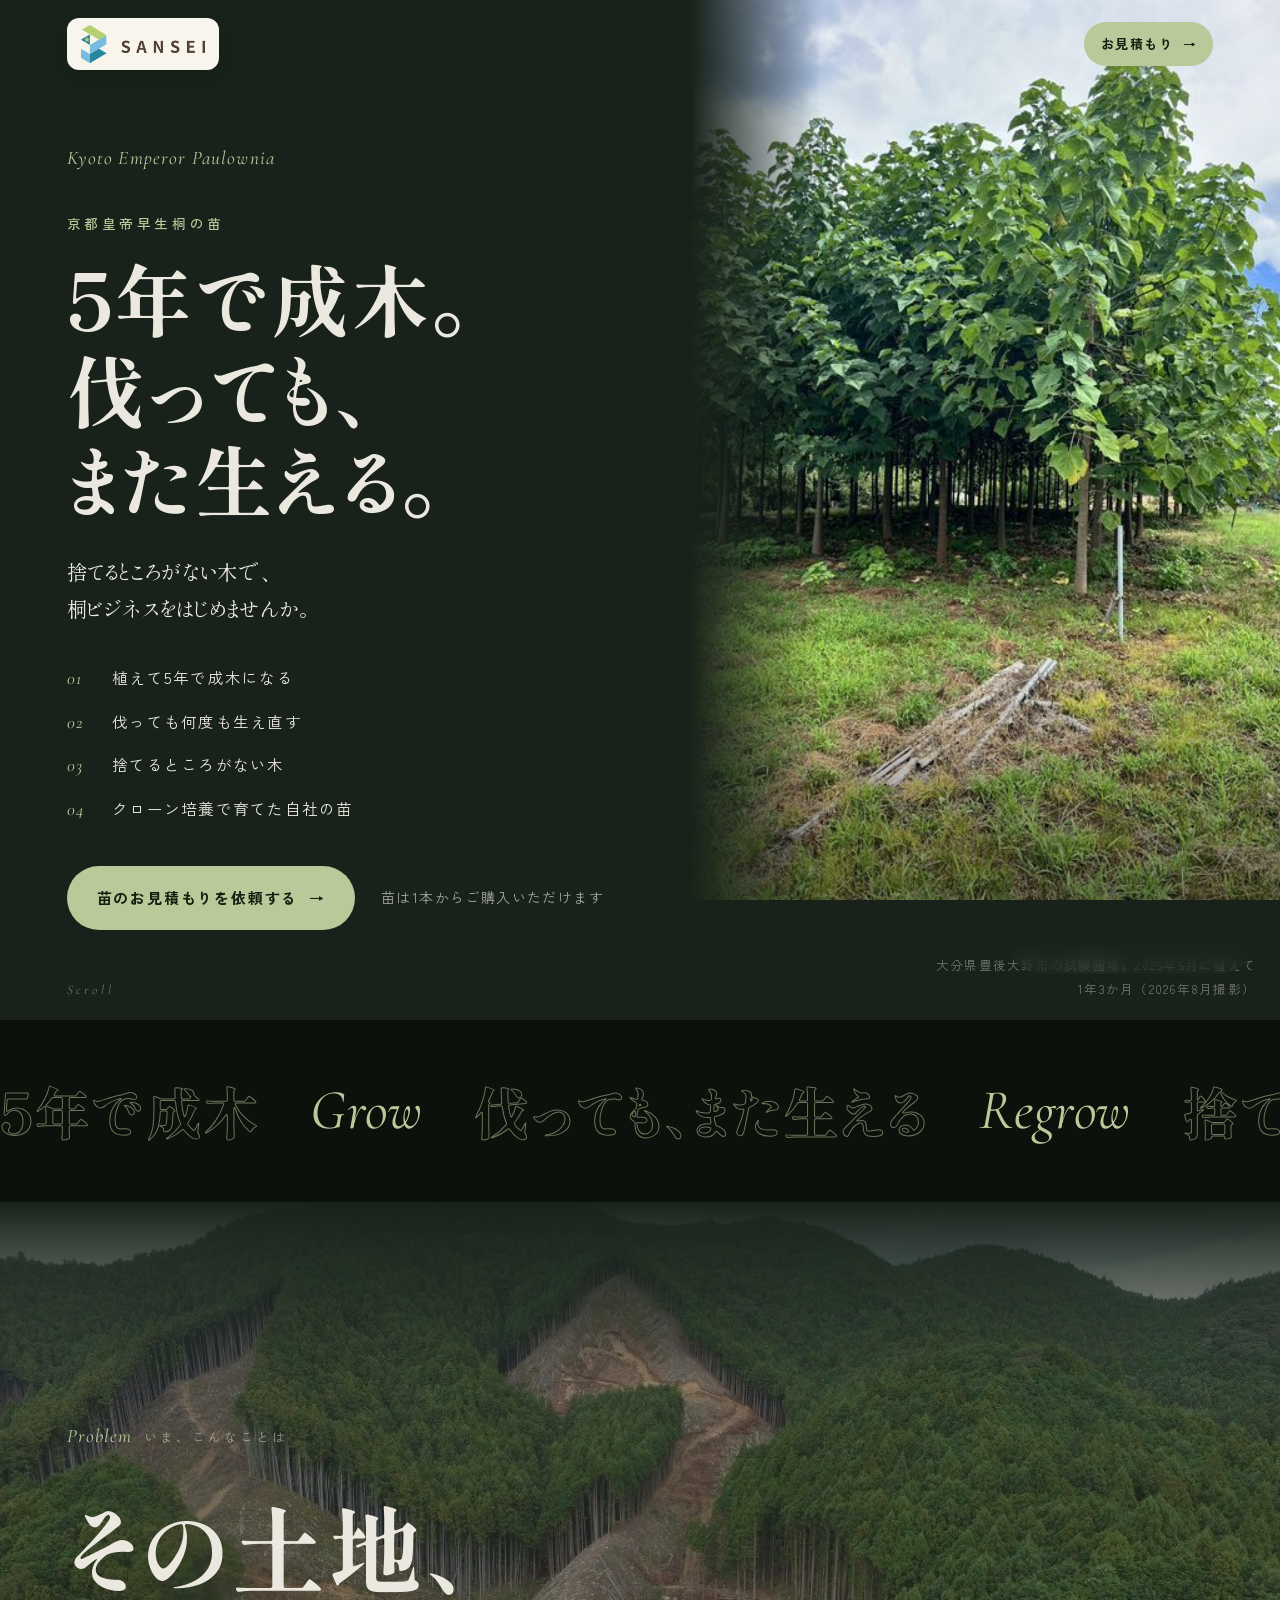
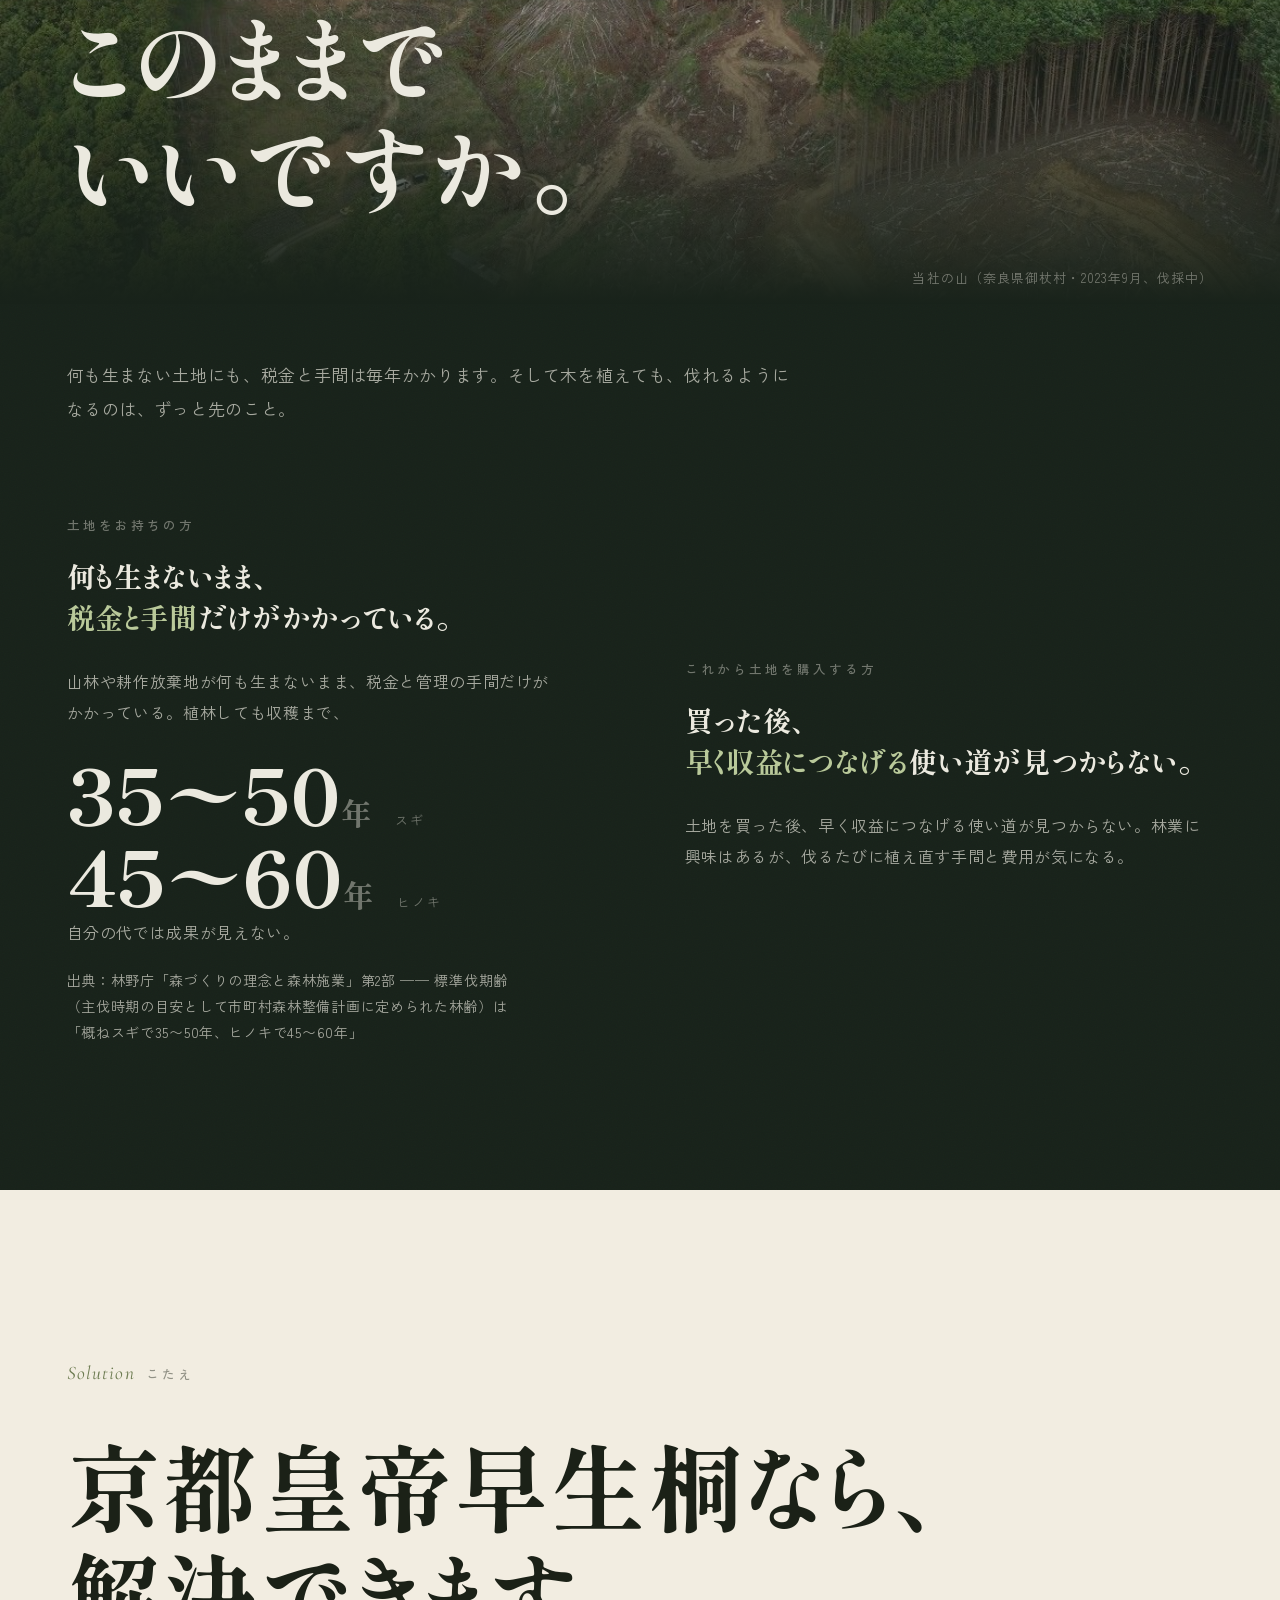
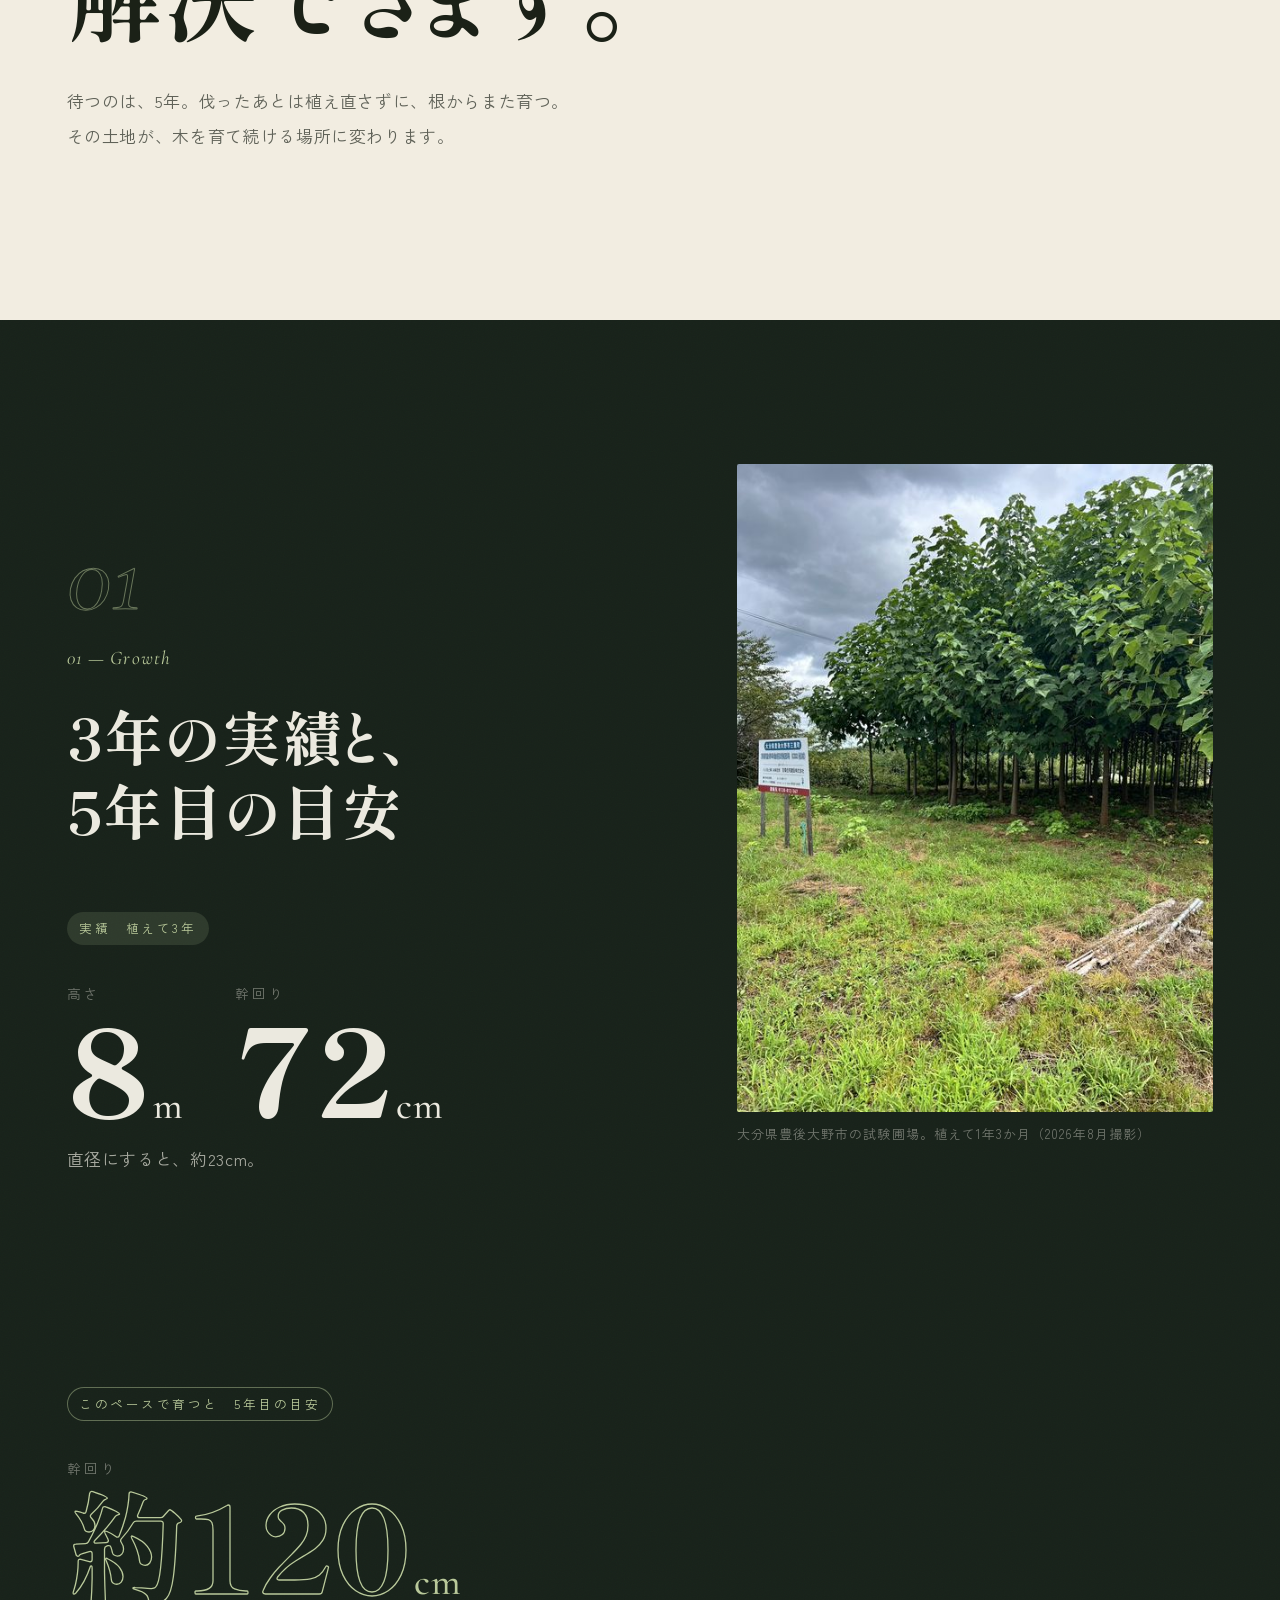
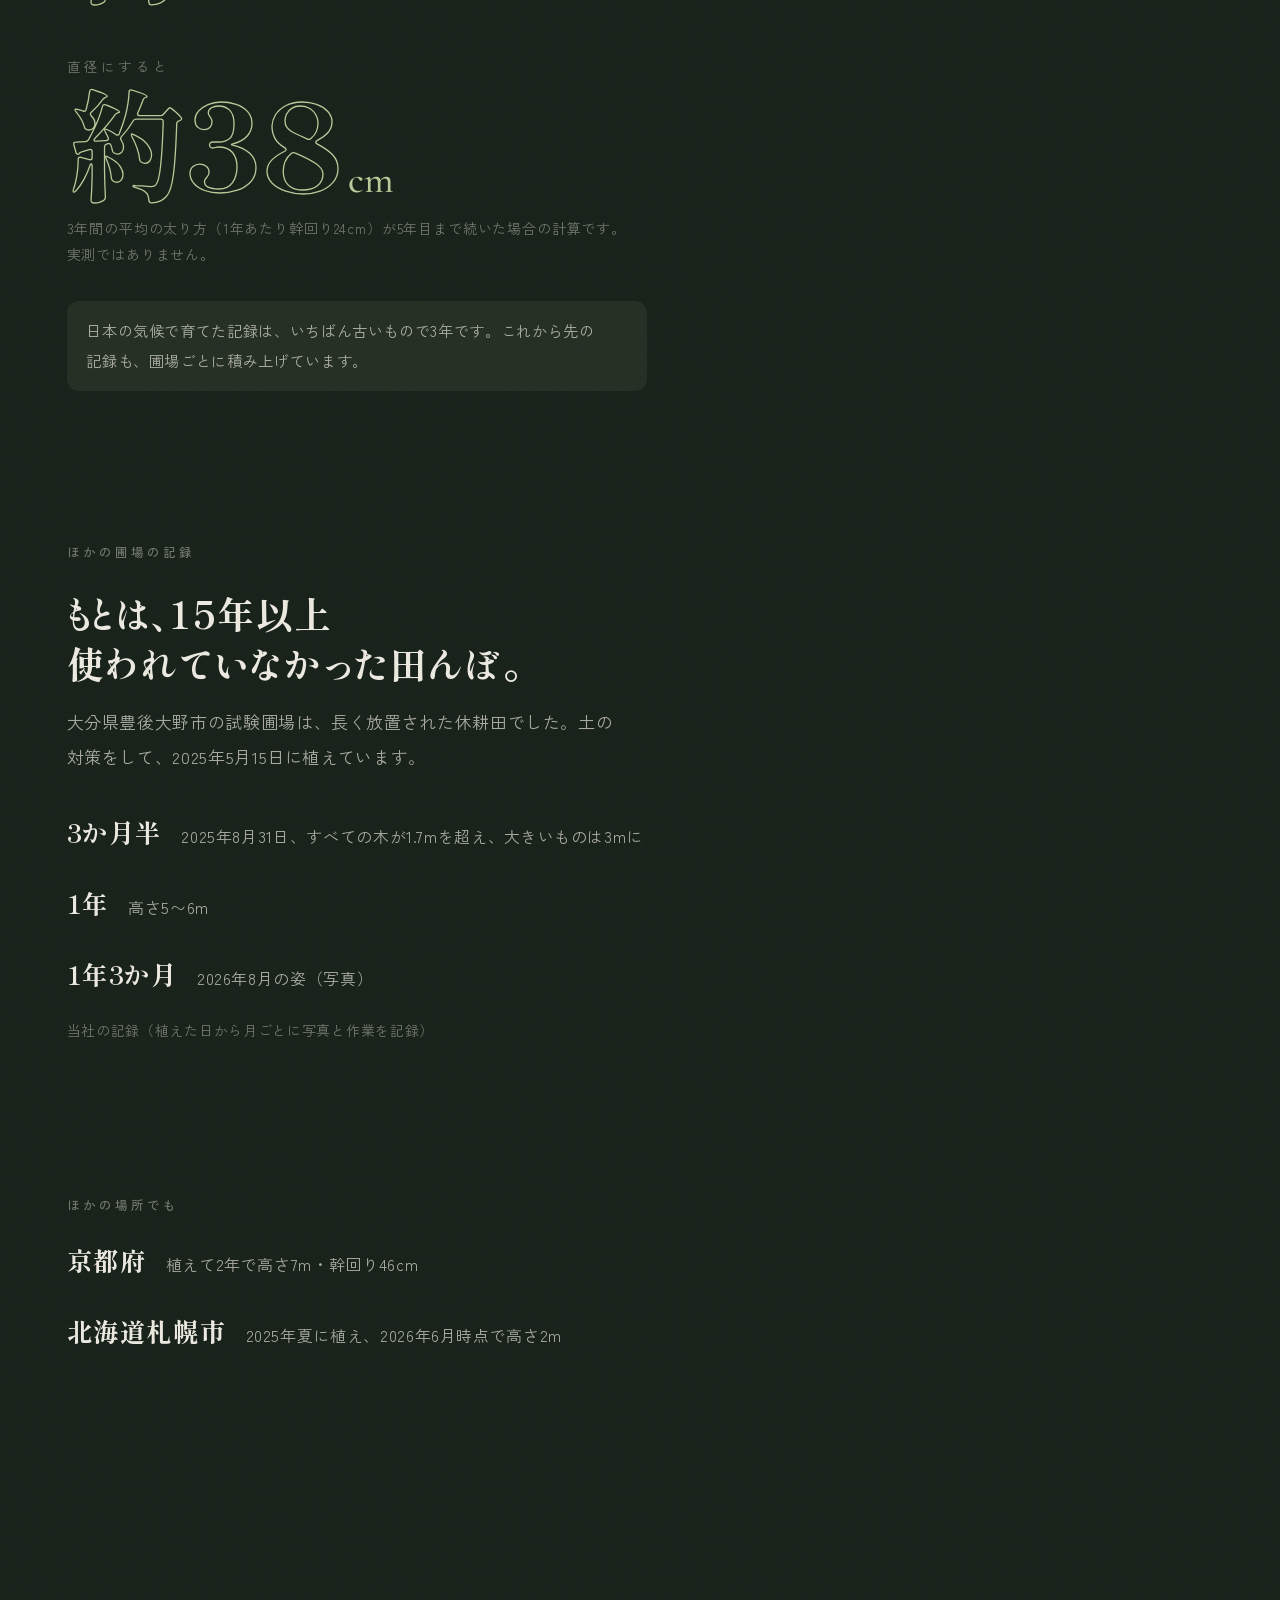
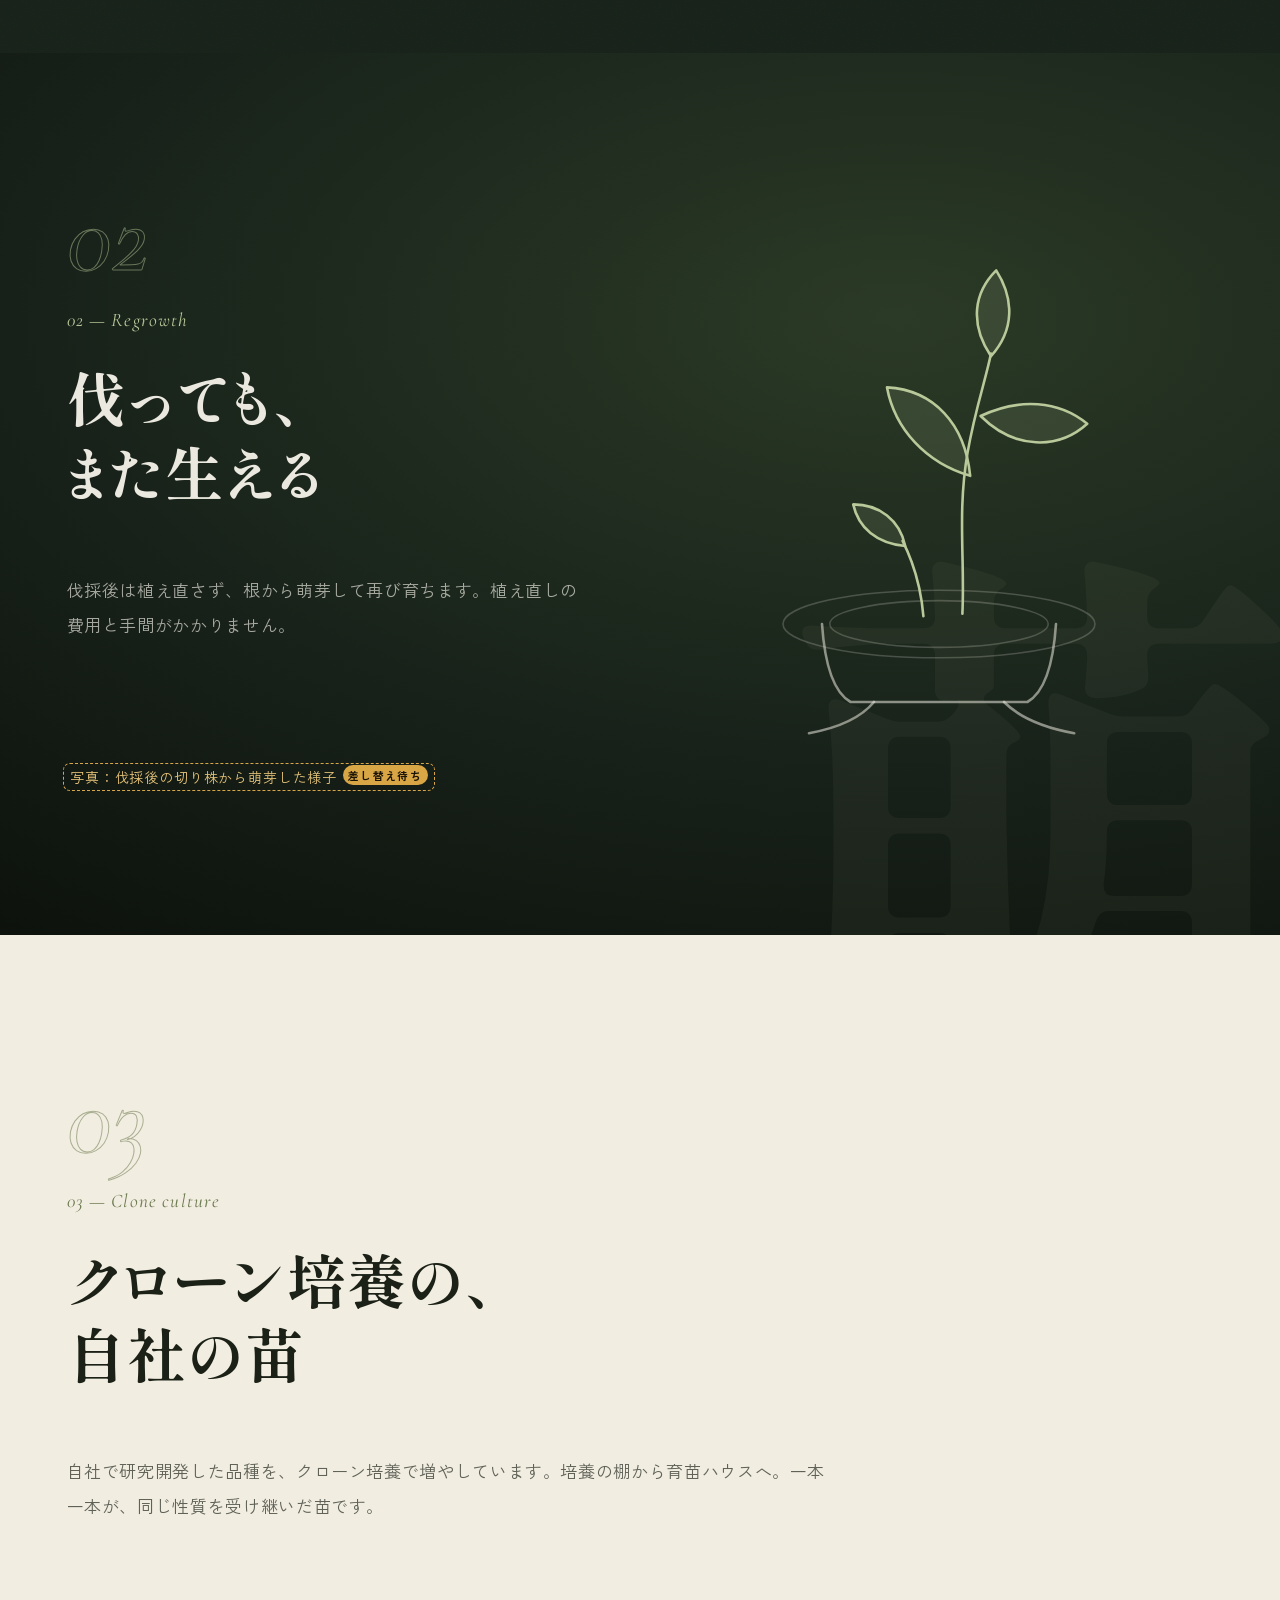
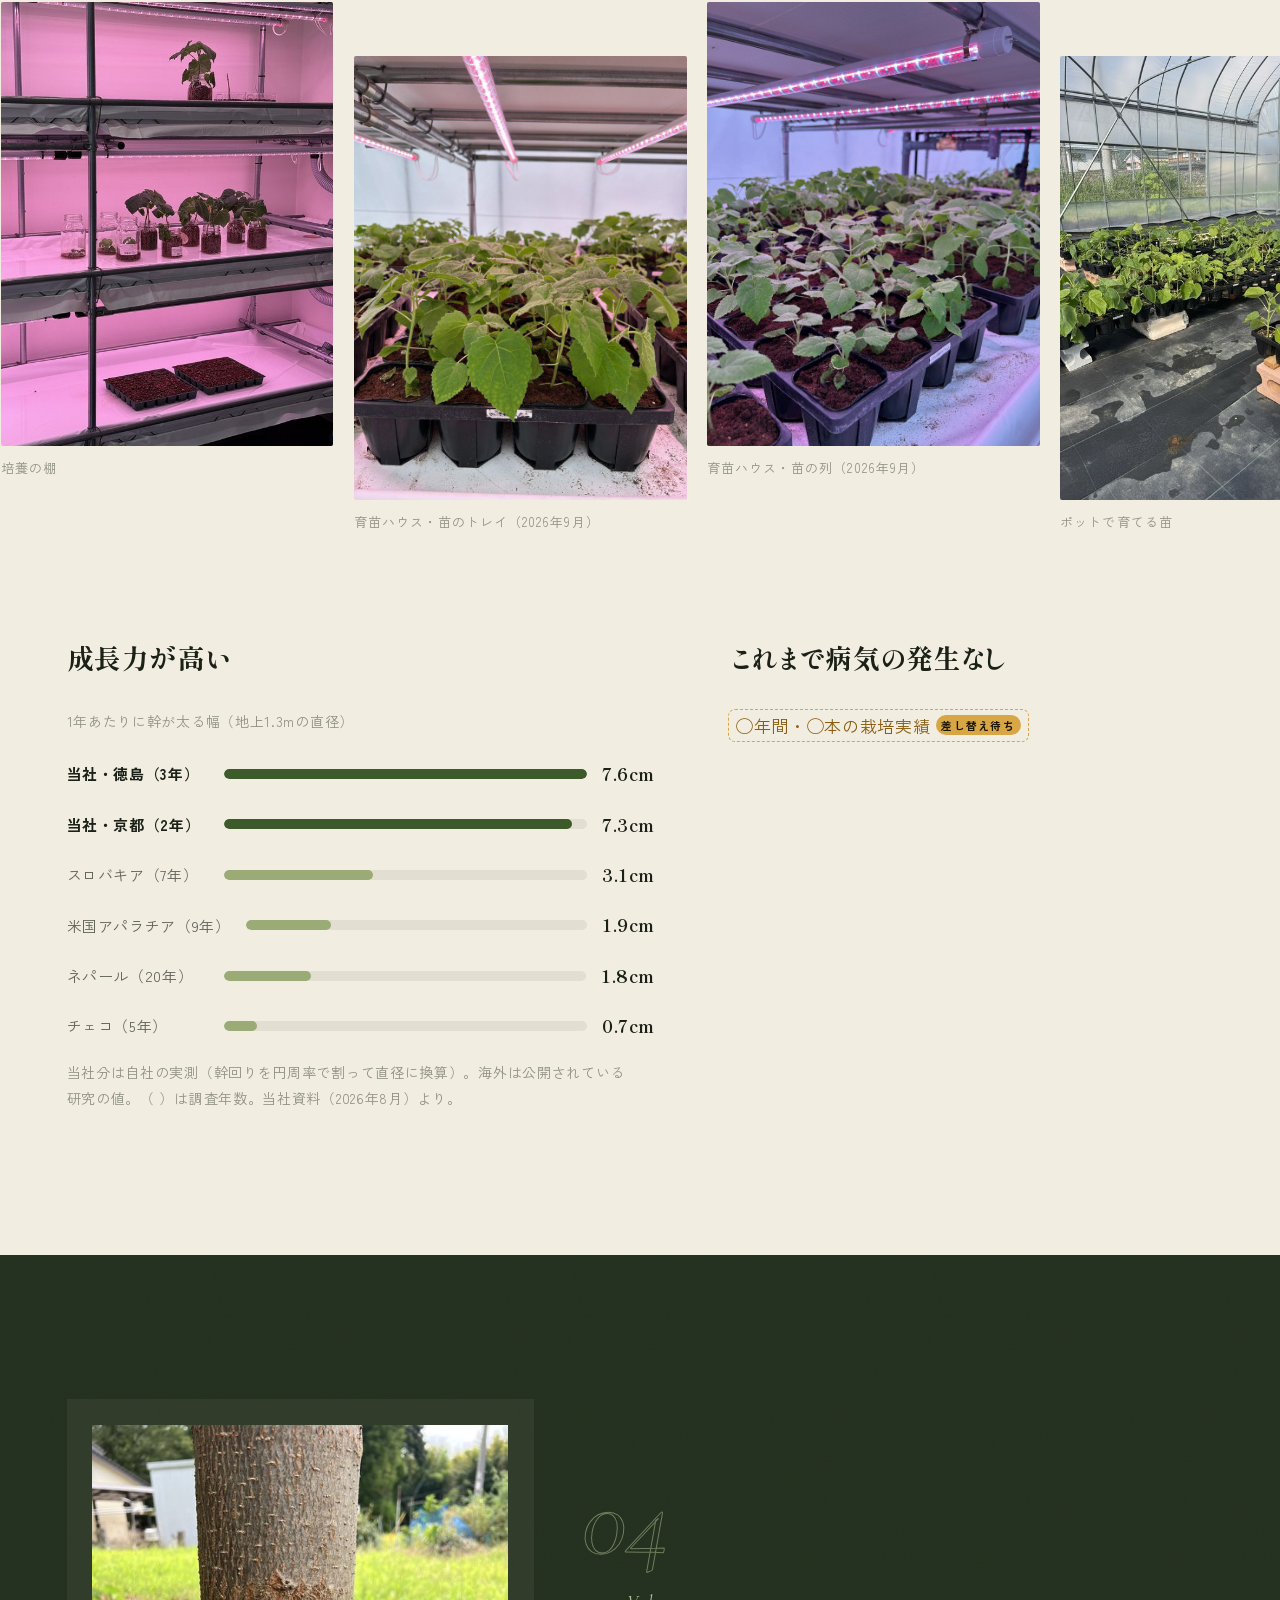
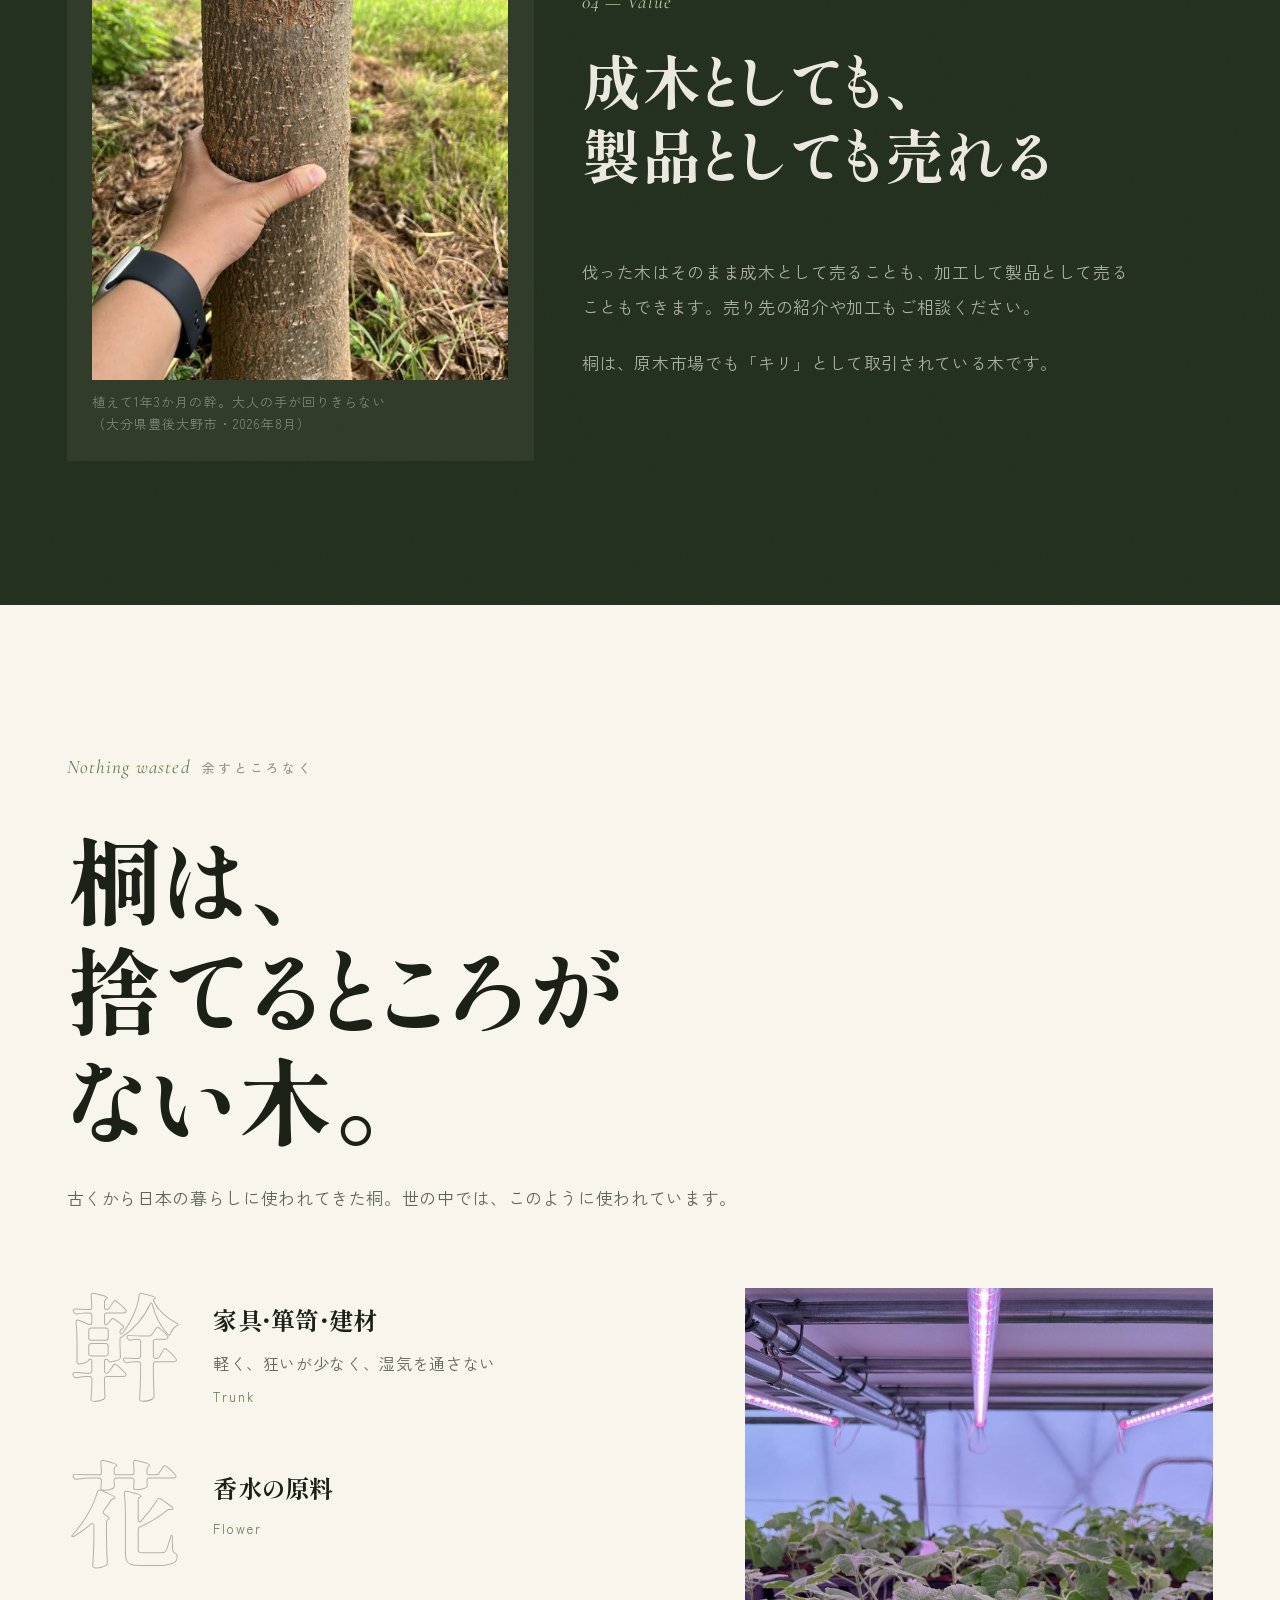
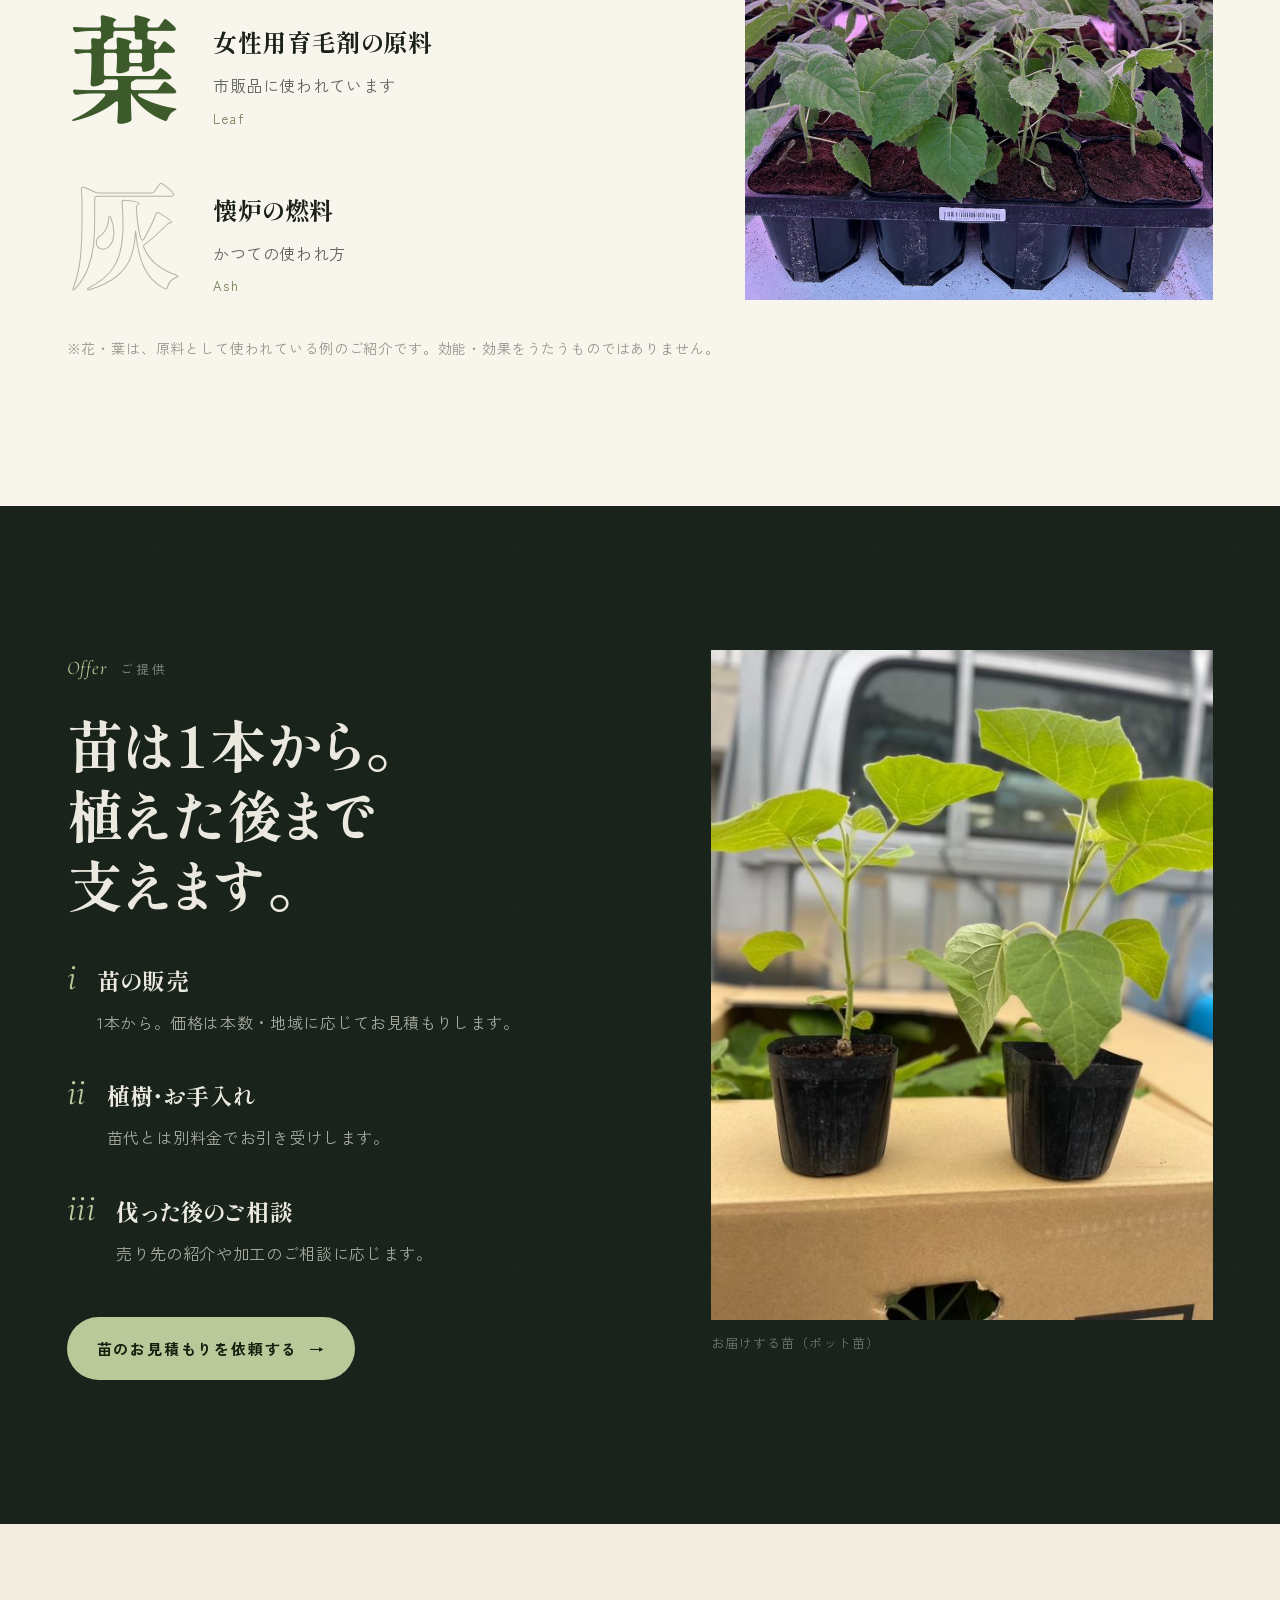
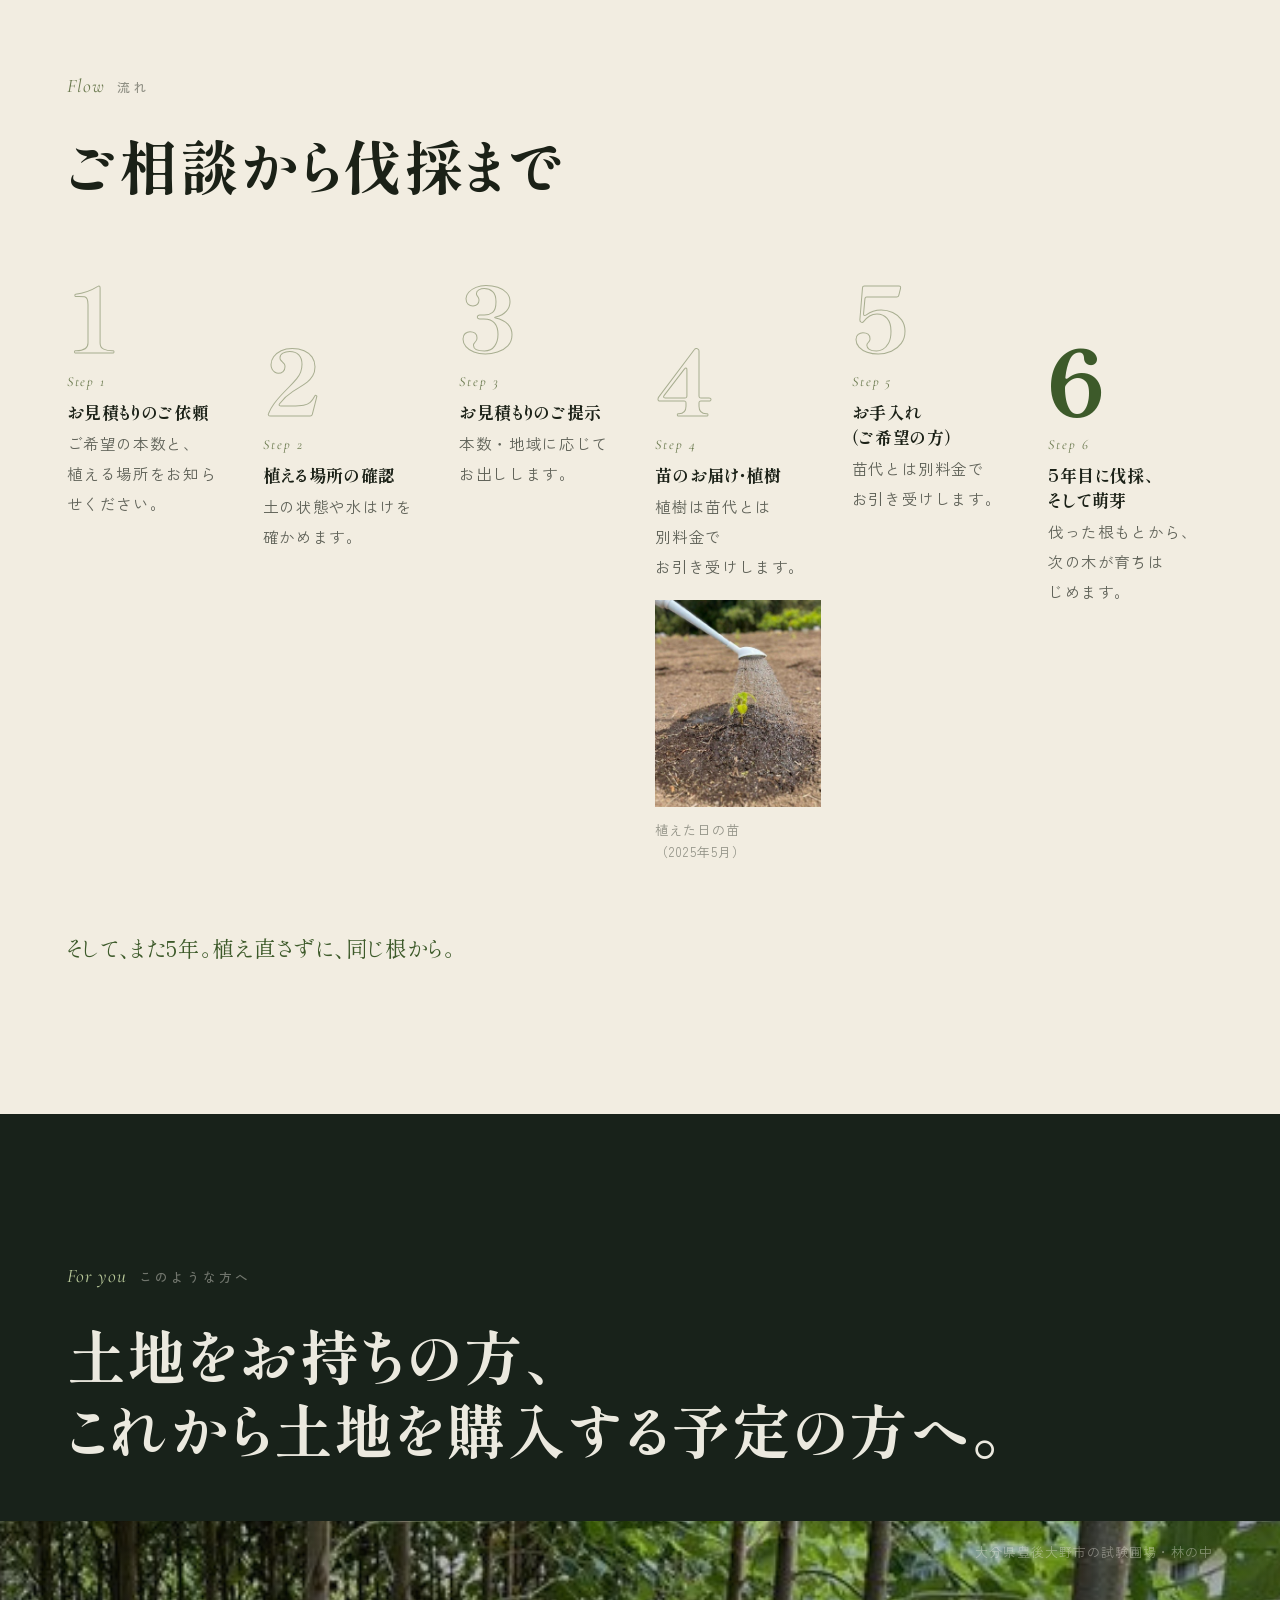
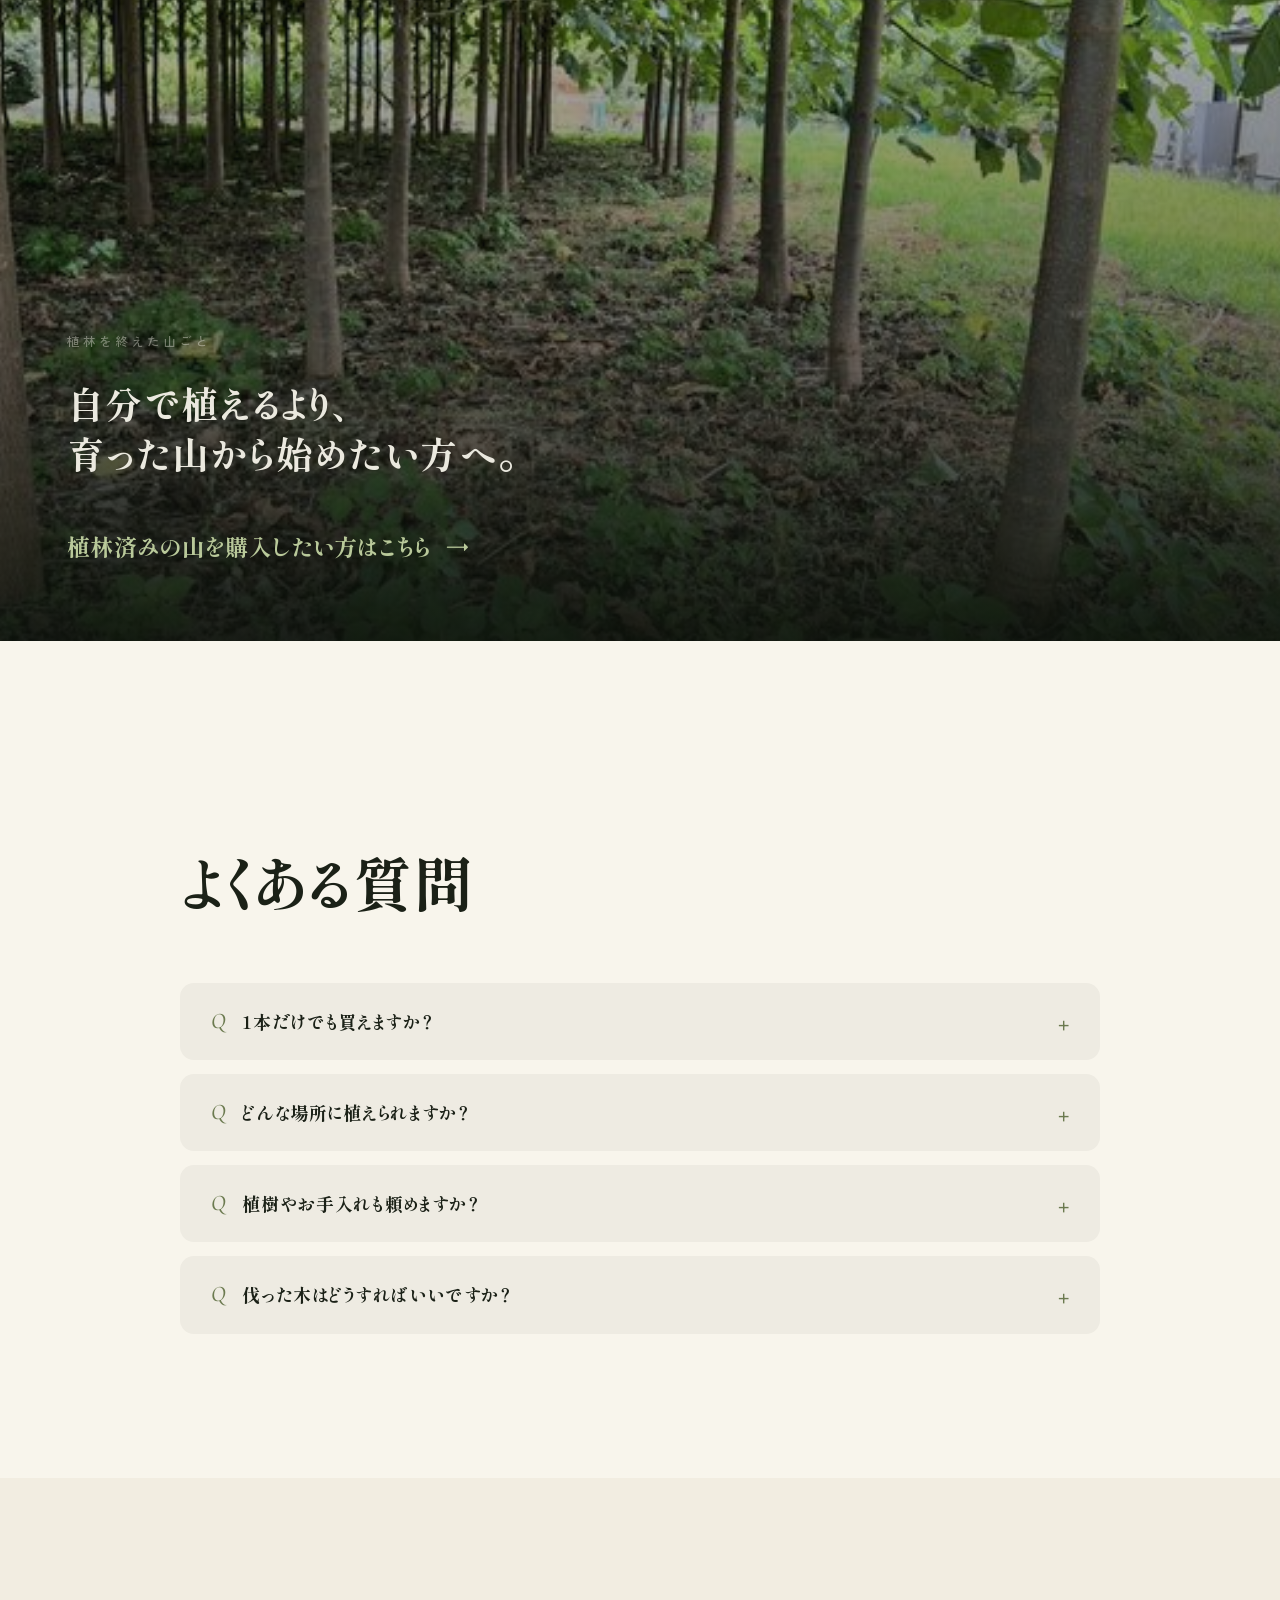
==== nae/index.html @ aa4ea1e0 "京都皇帝早生桐 LP×2（苗の販売／山林の販売）初版・仮公開（noindex） - /nae/    苗の販売LP（朝岡さんのワイヤーフレームから） - /sanrin/ 山林の販売LP - 公式ロゴ" ====
<!doctype html>
<html lang="ja">
<head>
<meta charset="utf-8">
<meta name="viewport" content="width=device-width,initial-scale=1,viewport-fit=cover">
<title>京都皇帝早生桐の苗の販売｜1本から・5年で成木、伐っても萌芽｜株式会社SANSEI</title>
<meta name="description" content="京都皇帝早生桐の苗を1本から販売しています。植えて3年で高さ8m・幹回り72cmの実測。伐っても根から萌芽し、植え直しは不要。クローン培養で育てた自社の苗です。植樹・お手入れ・伐った後のご相談まで。お見積もりは無料でご依頼いただけます。">
<meta name="robots" content="noindex,nofollow">
<meta property="og:type" content="website">
<meta property="og:title" content="京都皇帝早生桐の苗｜5年で成木。伐っても、また生える。">
<meta property="og:description" content="捨てるところがない木で、桐ビジネスをはじめませんか。苗は1本から。">
<meta property="og:image" content="img/oita-grove-lg.jpg">
<meta name="theme-color" content="#18221a">
<link rel="icon" href="img/icon-32x32.jpg" sizes="32x32">
<link rel="icon" href="img/icon-192x192.jpg" sizes="192x192">
<link rel="apple-touch-icon" href="img/icon-180x180.jpg">
<link rel="preconnect" href="https://fonts.googleapis.com">
<link rel="preconnect" href="https://fonts.gstatic.com" crossorigin>
<link rel="stylesheet" href="https://fonts.googleapis.com/css2?family=Cormorant+Garamond:ital,wght@0,500;1,400;1,500&family=Shippori+Mincho+B1:wght@500;700;800&family=Zen+Kaku+Gothic+New:wght@400;500;700&display=swap">
<link rel="stylesheet" href="assets/lp.css">
<link rel="preload" as="image" href="img/oita-grove-lg.jpg" imagesrcset="img/oita-grove-sm.jpg 720w, img/oita-grove-lg.jpg 1050w" imagesizes="(min-width:960px) 46vw, 100vw">
<script type="application/ld+json">
{"@context":"https://schema.org","@graph":[
 {"@type":"Organization","name":"株式会社SANSEI","url":"https://sansei-japan.com/","email":"info@sansei-japan.com","telephone":"075-748-9188",
  "address":{"@type":"PostalAddress","postalCode":"600-8813","addressRegion":"京都府","addressLocality":"京都市下京区","streetAddress":"中堂寺南町134番地 KRP2号館 2階201号室","addressCountry":"JP"}},
 {"@type":"FAQPage","mainEntity":[
  {"@type":"Question","name":"1本だけでも買えますか？","acceptedAnswer":{"@type":"Answer","text":"はい、1本からご購入いただけます。"}},
  {"@type":"Question","name":"どんな場所に植えられますか？","acceptedAnswer":{"@type":"Answer","text":"水はけと土づくりが育ちを左右します。大分県豊後大野市の試験圃場は、もとは15年以上使われていなかった休耕田でしたが、土の対策をして植え、1年3か月でここまで育ちました。北海道札幌市でも育っています。植える場所は、お見積もりの前に確認してご提案します。"}},
  {"@type":"Question","name":"植樹やお手入れも頼めますか？","acceptedAnswer":{"@type":"Answer","text":"はい、苗代とは別料金でお引き受けします。"}},
  {"@type":"Question","name":"伐った木はどうすればいいですか？","acceptedAnswer":{"@type":"Answer","text":"売り先の紹介や加工のご相談に応じます。"}}
 ]}
]}
</script>
</head>
<body>

<!-- ============ ヘッダ ============ -->
<header class="hd">
  <a class="brand" href="#top"><img src="img/logo-sansei-h.png" alt="株式会社SANSEI" width="230" height="70"></a>
  <a class="pill" href="#contact">お見積もり <span class="arw">→</span></a>
</header>

<main id="top">

<!-- ============ ヒーロー ============ -->
<section class="hero" aria-labelledby="h1">
  <div class="hero__body">
    <p class="eyebrow" data-reveal>Kyoto Emperor Paulownia</p>
    <h1 id="h1" class="display lines" style="margin-top:.5em">
      <span class="kw">京都皇帝早生桐の苗</span>
      <span class="ln"><span>5年で成木。</span></span>
      <span class="ln"><span>伐っても、</span></span>
      <span class="ln"><span>また生える。</span></span>
    </h1>
    <p class="hero__sub" data-reveal data-delay="2">捨てるところがない木で、<br>桐ビジネスをはじめませんか。</p>
    <ol class="points" data-reveal data-delay="3">
      <li><span>01</span>植えて5年で成木になる</li>
      <li><span>02</span>伐っても何度も生え直す</li>
      <li><span>03</span>捨てるところがない木</li>
      <li><span>04</span>クローン培養で育てた自社の苗</li>
    </ol>
    <div class="hero__cta" data-reveal data-delay="4">
      <a class="pill pill--lg" href="#contact">苗のお見積もりを依頼する <span class="arw">→</span></a>
      <small>苗は1本からご購入いただけます</small>
    </div>
  </div>
  <div class="hero__media">
    <img src="img/oita-grove-lg.jpg" srcset="img/oita-grove-sm.jpg 720w, img/oita-grove-lg.jpg 1050w" sizes="(min-width:960px) 46vw, 100vw" alt="京都皇帝早生桐の試験圃場。植えて1年3か月で、大きな葉を広げた木がまっすぐ並んでいる" width="1050" height="1400" fetchpriority="high">
  </div>
  <p class="hero__cap">大分県豊後大野市の試験圃場。2025年5月に植えて1年3か月（2026年8月撮影）</p>
  <p class="scroll-cue" aria-hidden="true">Scroll</p>
</section>

<!-- ============ 帯 ============ -->
<div class="marq" aria-hidden="true">
  <div class="marq__track">
    <span>5年で成木</span><span>Grow</span><span>伐っても、また生える</span><span>Regrow</span><span>捨てるところがない木</span><span>Nothing wasted</span><span>クローン培養の自社苗</span><span>Clone</span>
    <span>5年で成木</span><span>Grow</span><span>伐っても、また生える</span><span>Regrow</span><span>捨てるところがない木</span><span>Nothing wasted</span><span>クローン培養の自社苗</span><span>Clone</span>
  </div>
</div>

<!-- ============ Problem ============ -->
<section class="dark grain" aria-labelledby="problem">
  <div class="bleed">
    <img src="img/mitsue-slope-lg.jpg" srcset="img/mitsue-slope-sm.jpg 720w, img/mitsue-slope-lg.jpg 1179w" sizes="100vw" alt="伐採が進む山の斜面を上から見たところ" width="1179" height="870" loading="lazy">
    <div class="bleed__in">
      <p class="eyebrow" data-reveal>Problem <b>いま、こんなことは</b></p>
      <h2 id="problem" class="display lines" style="margin-top:.4em">
        <span class="ln"><span>その土地、</span></span>
        <span class="ln"><span>このままで</span></span>
        <span class="ln"><span>いいですか。</span></span>
      </h2>
    </div>
    <p class="cap">当社の山（奈良県御杖村・2023年9月、伐採中）</p>
  </div>
  <div class="sec" style="padding-top:clamp(40px,6vh,80px)">
    <div class="wrap">
      <p class="lead narrow" data-reveal>何も生まない土地にも、税金と手間は毎年かかります。そして木を植えても、伐れるようになるのは、ずっと先のこと。</p>
      <div class="offset">
        <div class="offset__col" data-reveal>
          <p class="eyebrow"><b>土地をお持ちの方</b></p>
          <h3 style="margin-top:.6em">何も生まないまま、<br><em>税金と手間</em>だけがかかっている。</h3>
          <p>山林や耕作放棄地が何も生まないまま、税金と管理の手間だけがかかっている。植林しても収穫まで、</p>
          <div class="big-years"><b>35〜50<small style="font-size:.4em">年</small></b><small>スギ</small><b>45〜60<small style="font-size:.4em">年</small></b><small>ヒノキ</small></div>
          <p>自分の代では成果が見えない。</p>
          <p class="src">出典：林野庁「森づくりの理念と森林施業」第2部 ── 標準伐期齢（主伐時期の目安として市町村森林整備計画に定められた林齢）は「概ねスギで35〜50年、ヒノキで45〜60年」</p>
        </div>
        <div class="offset__col" data-reveal data-delay="2">
          <p class="eyebrow"><b>これから土地を購入する方</b></p>
          <h3 style="margin-top:.6em">買った後、<br><em>早く収益につなげる</em>使い道が見つからない。</h3>
          <p>土地を買った後、早く収益につなげる使い道が見つからない。林業に興味はあるが、伐るたびに植え直す手間と費用が気になる。</p>
        </div>
      </div>
    </div>
  </div>
</section>

<!-- ============ Solution ============ -->
<section class="cream statement" aria-labelledby="solution">
  <div class="wrap">
    <p class="eyebrow" data-reveal>Solution <b>こたえ</b></p>
    <h2 id="solution" class="display lines" style="margin-top:.4em">
      <span class="ln"><span>京都皇帝早生桐なら、</span></span>
      <span class="ln"><span>解決できます。</span></span>
    </h2>
    <p class="lead" data-reveal data-delay="2">待つのは、5年。伐ったあとは植え直さずに、根からまた育つ。<br>その土地が、木を育て続ける場所に変わります。</p>
  </div>
</section>

<!-- ============ 01 Growth ============ -->
<section class="dark grain sec" aria-labelledby="growth">
  <div class="wrap stage">
    <div class="stage__media" aria-hidden="true">
      <div class="stage__sticky">
        <div class="stage__frame">
          <img class="is-on contain" src="img/tokushima-3y-lg.jpg" alt="" data-cap="徳島県吉野川市（開発者の圃場）。植えて3年の林" loading="lazy">
          <img src="img/oita-side-sm.jpg" srcset="img/oita-side-sm.jpg 720w, img/oita-side-lg.jpg 1050w" sizes="40vw" alt="" data-cap="大分県豊後大野市の試験圃場。植えて1年3か月（2026年8月撮影）" loading="lazy">
          <img src="img/oita-rows-sm.jpg" srcset="img/oita-rows-sm.jpg 720w, img/oita-rows-lg.jpg 1050w" sizes="40vw" alt="" data-cap="同じ圃場の林の中。幹が等間隔にまっすぐ並ぶ" loading="lazy">
        </div>
        <p class="cap stage__cap">徳島県吉野川市（開発者の圃場）。植えて3年の林</p>
      </div>
    </div>
    <div class="stage__steps">
      <div data-show="0">
        <div class="feat-head">
          <span class="feat-no" aria-hidden="true">01</span>
          <p class="eyebrow" data-reveal>01 — Growth</p>
          <h2 id="growth" class="title lines"><span class="ln"><span>3年の実績と、</span></span><span class="ln"><span>5年目の目安</span></span></h2>
        </div>
        <figure class="step__img"><img class="contain" src="img/tokushima-3y-lg.jpg" alt="徳島県吉野川市の圃場。植えて3年の林の中に人が立っている" loading="lazy"><figcaption class="cap">徳島県吉野川市（開発者の圃場）。植えて3年</figcaption></figure>
        <span class="tag" data-reveal>実績　植えて3年</span>
        <dl class="kv" data-reveal>
          <div><dt>高さ</dt><dd><span data-count="8">8</span><small>m</small></dd></div>
          <div><dt>幹回り</dt><dd><span data-count="72">72</span><small>cm</small></dd></div>
        </dl>
        <p class="lead" data-reveal>直径にすると、約23cm。</p>
        <p class="src" data-reveal style="margin-top:1em">徳島県吉野川市（開発者の圃場）での実測。当社資料（2026年8月）に記録。<span class="todo">計測日</span></p>
      </div>

      <div data-show="0">
        <span class="tag tag--calc" data-reveal>このペースで育つと　5年目の目安</span>
        <dl class="kv kv--ghost" data-reveal>
          <div><dt>幹回り</dt><dd>約<span data-count="120">120</span><small>cm</small></dd></div>
          <div><dt>直径にすると</dt><dd>約<span data-count="38">38</span><small>cm</small></dd></div>
        </dl>
        <p class="note" data-reveal>3年間の平均の太り方（1年あたり幹回り24cm）が5年目まで続いた場合の計算です。実測ではありません。</p>
        <p class="honest" data-reveal>日本の気候で育てた記録は、いちばん古いもので3年です。これから先の記録も、圃場ごとに積み上げています。</p>
      </div>

      <div data-show="1">
        <figure class="step__img"><img src="img/oita-side-sm.jpg" alt="大分県豊後大野市の試験圃場。看板の数倍の高さに育った木が並ぶ" loading="lazy"><figcaption class="cap">大分県豊後大野市の試験圃場（2026年8月撮影）</figcaption></figure>
        <p class="eyebrow" data-reveal><b>ほかの圃場の記録</b></p>
        <h3 class="title-s" data-reveal style="margin-top:.6em">もとは、15年以上<br>使われていなかった田んぼ。</h3>
        <p class="lead" data-reveal style="margin-top:1em">大分県豊後大野市の試験圃場は、長く放置された休耕田でした。土の対策をして、2025年5月15日に植えています。</p>
        <ul class="records" data-reveal>
          <li><b>3か月半</b><span>2025年8月31日、すべての木が1.7mを超え、大きいものは3mに</span></li>
          <li><b>1年</b><span>高さ5〜6m</span></li>
          <li><b>1年3か月</b><span>2026年8月の姿（写真）</span></li>
        </ul>
        <p class="src" data-reveal style="margin-top:1.4em">当社の記録（植えた日から月ごとに写真と作業を記録）</p>
      </div>

      <div data-show="2">
        <figure class="step__img"><img src="img/oita-rows-sm.jpg" alt="試験圃場の林の中。幹が等間隔にまっすぐ並んでいる" loading="lazy"><figcaption class="cap">大分県豊後大野市の試験圃場・林の中</figcaption></figure>
        <p class="eyebrow" data-reveal><b>ほかの場所でも</b></p>
        <ul class="records" data-reveal style="margin-top:1em">
          <li><b>京都府</b><span>植えて2年で高さ7m・幹回り46cm</span></li>
          <li><b>北海道札幌市</b><span>2025年夏に植え、2026年6月時点で高さ2m</span></li>
        </ul>
        <p class="src" data-reveal style="margin-top:1.4em">当社資料（2026年8月）より。育ち方は、土づくりと気候で変わります。</p>
      </div>
    </div>
  </div>
</section>

<!-- ============ 02 Regrowth ============ -->
<section class="field sec" aria-labelledby="regrowth">
  <span class="field__glyph" aria-hidden="true">萌</span>
  <div class="wrap regrow">
    <div>
      <div class="feat-head">
        <span class="feat-no" aria-hidden="true">02</span>
        <p class="eyebrow" data-reveal>02 — Regrowth</p>
        <h2 id="regrowth" class="title lines"><span class="ln"><span>伐っても、</span></span><span class="ln"><span>また生える</span></span></h2>
      </div>
      <p class="lead" data-reveal>伐採後は植え直さず、根から萌芽して再び育ちます。植え直しの費用と手間がかかりません。</p>
      <p class="define" data-reveal><dfn>萌芽（ほうが）</dfn>── 伐った切り株の根もとから、新しい芽が伸びてくること。</p>
      <p class="note" data-reveal style="margin-top:2em"><span class="todo">写真：伐採後の切り株から萌芽した様子</span></p>
    </div>
    <svg class="sprout" viewBox="0 0 400 400" role="img" aria-label="伐った切り株の根もとから新しい芽が伸びる様子の線画">
      <ellipse class="ring" cx="200" cy="300" rx="120" ry="26" pathLength="1"/>
      <ellipse class="ring" cx="200" cy="300" rx="84" ry="18" pathLength="1"/>
      <path class="stump" d="M110 300 C112 330 118 352 132 360 L268 360 C282 352 288 330 290 300" pathLength="1"/>
      <path class="stump" d="M150 360 C140 372 122 380 100 384 M250 360 C262 372 282 380 304 384" pathLength="1"/>
      <path class="d2" d="M218 292 C220 250 214 214 222 168 C228 134 236 112 240 92" pathLength="1"/>
      <path class="leaf d3" d="M224 186 C190 176 166 150 160 118 C196 120 220 146 224 186 Z" pathLength="1"/>
      <path class="leaf d3" d="M232 140 C262 126 292 128 314 146 C292 166 258 166 232 140 Z" pathLength="1"/>
      <path class="leaf d4" d="M240 94 C224 70 226 46 244 28 C258 50 258 74 240 94 Z" pathLength="1"/>
      <path class="d4" d="M188 294 C186 270 180 252 172 236" pathLength="1"/>
      <path class="leaf d4" d="M174 240 C152 238 138 226 134 208 C154 208 170 220 174 240 Z" pathLength="1"/>
    </svg>
  </div>
</section>

<!-- ============ 03 Clone culture ============ -->
<section class="cream sec" aria-labelledby="clone">
  <div class="wrap">
    <div class="feat-head">
      <span class="feat-no" aria-hidden="true">03</span>
      <p class="eyebrow" data-reveal>03 — Clone culture</p>
      <h2 id="clone" class="title lines"><span class="ln"><span>クローン培養の、</span></span><span class="ln"><span>自社の苗</span></span></h2>
    </div>
    <p class="lead narrow" data-reveal>自社で研究開発した品種を、クローン培養で増やしています。培養の棚から育苗ハウスへ。一本一本が、同じ性質を受け継いだ苗です。</p>
  </div>
  <div class="reel" data-reveal="fade">
    <figure><img src="img/culture-shelf-sm.jpg" alt="桃色の育成灯に照らされた培養の棚。小さな苗と培養の容器が並ぶ" loading="lazy"><figcaption class="cap">培養の棚</figcaption></figure>
    <figure><img src="img/house-tray-lg.jpg" alt="育苗ハウスのトレイに並ぶ小さな苗" loading="lazy"><figcaption class="cap">育苗ハウス・苗のトレイ（2026年9月）</figcaption></figure>
    <figure><img src="img/house-row-lg.jpg" alt="育苗ハウスに並ぶ苗の列" loading="lazy"><figcaption class="cap">育苗ハウス・苗の列（2026年9月）</figcaption></figure>
    <figure><img src="img/house-pots-sm.jpg" alt="ビニールハウスの中にポット苗が並ぶ様子" loading="lazy"><figcaption class="cap">ポットで育てる苗</figcaption></figure>
    <figure><img src="img/house-leaves-lg.jpg" alt="大きく広がった苗の葉" loading="lazy"><figcaption class="cap">育苗ハウス・葉の広がり（2026年9月）</figcaption></figure>
  </div>
  <div class="wrap compare">
    <div data-reveal>
      <h3>成長力が高い</h3>
      <p class="src">1年あたりに幹が太る幅（地上1.3mの直径）</p>
      <ul class="growth-bars">
        <li class="ours"><span class="who">当社・徳島（3年）</span><span class="gbar"><i style="--w:100%"></i></span><span class="v">7.6cm</span></li>
        <li class="ours"><span class="who">当社・京都（2年）</span><span class="gbar"><i style="--w:96%"></i></span><span class="v">7.3cm</span></li>
        <li><span class="who">スロバキア（7年）</span><span class="gbar"><i style="--w:41%"></i></span><span class="v">3.1cm</span></li>
        <li><span class="who">米国アパラチア（9年）</span><span class="gbar"><i style="--w:25%"></i></span><span class="v">1.9cm</span></li>
        <li><span class="who">ネパール（20年）</span><span class="gbar"><i style="--w:24%"></i></span><span class="v">1.8cm</span></li>
        <li><span class="who">チェコ（5年）</span><span class="gbar"><i style="--w:9%"></i></span><span class="v">0.7cm</span></li>
      </ul>
      <p class="src" style="margin-top:1.2em">当社分は自社の実測（幹回りを円周率で割って直径に換算）。海外は公開されている研究の値。（ ）は調査年数。当社資料（2026年8月）より。</p>
    </div>
    <div data-reveal data-delay="2">
      <h3>これまで病気の発生なし</h3>
      <p class="lead"><span class="todo">◯年間・◯本の栽培実績</span></p>
    </div>
  </div>
</section>

<!-- ============ 04 Value ============ -->
<section class="moss grain sec" aria-labelledby="value">
  <div class="wrap value">
    <figure class="frame" data-reveal><img src="img/oita-trunk-sm.jpg" srcset="img/oita-trunk-sm.jpg 720w, img/oita-trunk-lg.jpg 1050w" sizes="(min-width:900px) 36vw, 100vw" alt="桐の幹を大人の手で握ろうとしているが、指が届かないほどの太さ" loading="lazy"><figcaption class="cap">植えて1年3か月の幹。大人の手が回りきらない（大分県豊後大野市・2026年8月）</figcaption></figure>
    <div>
      <div class="feat-head">
        <span class="feat-no" aria-hidden="true">04</span>
        <p class="eyebrow" data-reveal>04 — Value</p>
        <h2 id="value" class="title lines"><span class="ln"><span>成木としても、</span></span><span class="ln"><span>製品としても売れる</span></span></h2>
      </div>
      <p class="lead" data-reveal>伐った木はそのまま成木として売ることも、加工して製品として売ることもできます。売り先の紹介や加工もご相談ください。</p>
      <p class="lead" data-reveal style="margin-top:1.2em">桐は、原木市場でも「キリ」として取引されている木です。</p>
    </div>
  </div>
</section>

<!-- ============ Nothing wasted ============ -->
<section class="paper sec" aria-labelledby="uses">
  <div class="wrap">
    <p class="eyebrow" data-reveal>Nothing wasted <b>余すところなく</b></p>
    <h2 id="uses" class="display lines" style="margin-top:.4em"><span class="ln"><span>桐は、</span></span><span class="ln"><span>捨てるところが</span></span><span class="ln"><span>ない木。</span></span></h2>
    <p class="lead narrow" data-reveal style="margin-top:1.6em">古くから日本の暮らしに使われてきた桐。世の中では、このように使われています。</p>
    <div class="uses">
      <ol class="uses__list">
        <li class="use" tabindex="0">
          <span class="use__k">幹</span>
          <span class="use__t">家具・箪笥・建材</span>
          <span class="use__d">軽く、狂いが少なく、湿気を通さない</span>
          <span class="use__s">Trunk</span>
          <figure class="use__img"><img src="img/oita-rows-sm.jpg" alt="まっすぐに伸びた桐の幹が並ぶ" loading="lazy"></figure>
        </li>
        <li class="use" tabindex="0">
          <span class="use__k">花</span>
          <span class="use__t">香水の原料</span>
                    <span class="use__s">Flower</span>
          <figure class="use__img"><img src="img/flowers-sm.jpg" alt="青空を背に咲く桐の花" loading="lazy"></figure>
        </li>
        <li class="use" tabindex="0">
          <span class="use__k">葉</span>
          <span class="use__t">女性用育毛剤の原料</span>
          <span class="use__d">市販品に使われています</span>
          <span class="use__s">Leaf</span>
          <figure class="use__img"><img src="img/house-leaves-lg.jpg" alt="大きく広がった桐の葉" loading="lazy"></figure>
        </li>
        <li class="use" tabindex="0">
          <span class="use__k">灰</span>
          <span class="use__t">懐炉の燃料</span>
          <span class="use__d">かつての使われ方</span>
          <span class="use__s">Ash</span>
          <div class="use__img ash" aria-hidden="true">灰</div>
        </li>
      </ol>
      <div class="uses__media" aria-hidden="true">
        <div class="uses__sticky">
          <div class="uses__frame">
            <img class="is-on" src="img/oita-rows-sm.jpg" srcset="img/oita-rows-sm.jpg 720w, img/oita-rows-lg.jpg 1050w" sizes="36vw" alt="" loading="lazy">
            <img src="img/flowers-sm.jpg" srcset="img/flowers-sm.jpg 720w, img/flowers-lg.jpg 1051w" sizes="36vw" alt="" loading="lazy">
            <img src="img/house-leaves-lg.jpg" alt="" loading="lazy">
            <div class="ash">灰</div>
          </div>
        </div>
      </div>
    </div>
    <p class="note yakki" data-reveal>※花・葉は、原料として使われている例のご紹介です。効能・効果をうたうものではありません。</p>
  </div>
</section>

<!-- ============ Offer ============ -->
<section class="dark grain sec" aria-labelledby="offer">
  <div class="wrap offer">
    <div>
      <p class="eyebrow" data-reveal>Offer <b>ご提供</b></p>
      <h2 id="offer" class="title-l lines" style="margin-top:.4em"><span class="ln"><span>苗は1本から。</span></span><span class="ln"><span>植えた後まで</span></span><span class="ln"><span>支えます。</span></span></h2>
      <ol class="offer__list">
        <li data-reveal><i>i</i><b>苗の販売</b><span>1本から。価格は本数・地域に応じてお見積もりします。</span></li>
        <li data-reveal data-delay="1"><i>ii</i><b>植樹・お手入れ</b><span>苗代とは別料金でお引き受けします。</span></li>
        <li data-reveal data-delay="2"><i>iii</i><b>伐った後のご相談</b><span>売り先の紹介や加工のご相談に応じます。</span></li>
      </ol>
      <div class="hero__cta" data-reveal style="margin-top:3em">
        <a class="pill pill--lg" href="#contact">苗のお見積もりを依頼する <span class="arw">→</span></a>
      </div>
    </div>
    <figure class="straddle" data-reveal><img src="img/seedlings-pair-sm.jpg" srcset="img/seedlings-pair-sm.jpg 720w, img/seedlings-pair-lg.jpg 1050w" sizes="(min-width:960px) 40vw, 100vw" alt="ポットに植えられた京都皇帝早生桐の苗が2本" loading="lazy"><figcaption class="cap">お届けする苗（ポット苗）</figcaption></figure>
  </div>
</section>

<!-- ============ Flow ============ -->
<section class="cream sec" aria-labelledby="flow">
  <div class="wrap">
    <p class="eyebrow" data-reveal>Flow <b>流れ</b></p>
    <h2 id="flow" class="title lines" style="margin-top:.4em"><span class="ln"><span>ご相談から伐採まで</span></span></h2>
    <ol class="flow">
      <li data-reveal><span class="flow__n">1</span><span class="flow__k">Step 1</span><b class="flow__t">お見積もりのご依頼</b><span class="flow__d">ご希望の本数と、植える場所をお知らせください。</span></li>
      <li data-reveal data-delay="1"><span class="flow__n">2</span><span class="flow__k">Step 2</span><b class="flow__t">植える場所の確認</b><span class="flow__d">土の状態や水はけを確かめます。</span></li>
      <li data-reveal data-delay="2"><span class="flow__n">3</span><span class="flow__k">Step 3</span><b class="flow__t">お見積もりのご提示</b><span class="flow__d">本数・地域に応じてお出しします。</span></li>
      <li data-reveal data-delay="3"><span class="flow__n">4</span><span class="flow__k">Step 4</span><b class="flow__t">苗のお届け・植樹</b><span class="flow__d">植樹は苗代とは別料金でお引き受けします。</span><figure class="flow__img"><img src="img/planting-day-lg.jpg" alt="植えたばかりの小さな苗に、じょうろで水をかけている" loading="lazy"><figcaption class="cap">植えた日の苗（2025年5月）</figcaption></figure></li>
      <li data-reveal data-delay="4"><span class="flow__n">5</span><span class="flow__k">Step 5</span><b class="flow__t">お手入れ（ご希望の方）</b><span class="flow__d">苗代とは別料金でお引き受けします。</span></li>
      <li class="loop" data-reveal data-delay="4"><span class="flow__n">6</span><span class="flow__k">Step 6</span><b class="flow__t">5年目に伐採、そして萌芽</b><span class="flow__d">伐った根もとから、次の木が育ちはじめます。</span></li>
    </ol>
    <p class="loopnote" data-reveal>そして、また5年。植え直さずに、同じ根から。</p>
  </div>
</section>

<!-- ============ For you ============ -->
<section class="dark sec" aria-labelledby="foryou" style="padding-bottom:clamp(40px,6vh,70px)">
  <div class="wrap">
    <p class="eyebrow" data-reveal>For you <b>このような方へ</b></p>
    <h2 id="foryou" class="title lines" style="margin-top:.4em"><span class="ln"><span>土地をお持ちの方、</span></span><span class="ln"><span>これから土地を購入する予定の方へ。</span></span></h2>
  </div>
</section>
<a class="gate" href="../sanrin/">
  <img src="img/oita-rows-sm.jpg" srcset="img/oita-rows-sm.jpg 720w, img/oita-rows-lg.jpg 1050w" sizes="100vw" alt="" loading="lazy">
  <p class="cap">大分県豊後大野市の試験圃場・林の中</p>
  <div class="gate__in">
    <p class="eyebrow"><b>植林を終えた山ごと</b></p>
    <p class="title-s" style="margin-top:.6em">自分で植えるより、<br>育った山から始めたい方へ。</p>
    <span class="gate__go">植林済みの山を購入したい方はこちら <span class="arw">→</span></span>
  </div>
</a>

<!-- ============ Q&A ============ -->
<section class="paper sec" aria-labelledby="qa">
  <div class="wrap narrow" style="max-width:920px">
    <p class="eyebrow" data-reveal>Q&amp;A <b>よくある質問</b></p>
    <h2 id="qa" class="title lines" style="margin-top:.4em"><span class="ln"><span>よくある質問</span></span></h2>
    <div class="faq">
      <details data-reveal><summary><span>1本だけでも買えますか？</span></summary><p class="a">はい、1本からご購入いただけます。</p></details>
      <details data-reveal><summary><span>どんな場所に植えられますか？</span></summary><p class="a">水はけと土づくりが育ちを左右します。大分県豊後大野市の試験圃場は、もとは15年以上使われていなかった休耕田でしたが、土の対策をして植え、1年3か月でここまで育ちました。北海道札幌市でも育っています。植える場所は、お見積もりの前に確認してご提案します。</p></details>
      <details data-reveal><summary><span>植樹やお手入れも頼めますか？</span></summary><p class="a">はい、苗代とは別料金でお引き受けします。</p></details>
      <details data-reveal><summary><span>伐った木はどうすればいいですか？</span></summary><p class="a">売り先の紹介や加工のご相談に応じます。</p></details>
    </div>
  </div>
</section>

<!-- ============ Contact ============ -->
<section id="contact" class="cream sec" aria-labelledby="contact-h">
  <div class="wrap contact">
    <div class="contact__side">
      <p class="eyebrow" data-reveal>Contact <b>お見積もり</b></p>
      <h2 id="contact-h" class="title-l lines" style="margin-top:.4em"><span class="ln"><span>苗のお見積もりを</span></span><span class="ln"><span>依頼する</span></span></h2>
      <p class="lead" data-reveal style="margin-top:1.4em">1本からでも、お気軽にどうぞ。植える場所が決まっていなくても、ご相談いただけます。</p>
      <a class="tel" href="tel:0757489188" data-reveal><small>電話で相談する（TEL・FAX）</small><b>075-748-9188</b></a>
      <figure data-reveal><img src="img/house-night-lg.jpg" alt="夜の育苗ハウス。幕ごしに育成灯の光が浮かび上がる" loading="lazy"><figcaption class="cap">夜の育苗ハウス（2026年9月）</figcaption></figure>
    </div>
    <form class="form" data-mailto="info@sansei-japan.com" data-subject="【京都皇帝早生桐LP｜苗の販売】お見積もり依頼" data-subject-fields="name,qty,place" data-lp="京都皇帝早生桐 苗の販売LP" novalidate>
      <div class="two">
        <div class="field-row"><label for="f-qty">ご希望の本数</label><input id="f-qty" name="qty" inputmode="numeric" placeholder="例：10本" required></div>
        <div class="field-row"><label for="f-land">土地の状況</label>
          <select id="f-land" name="land" required>
            <option value="土地を持っている">土地を持っている</option>
            <option value="これから土地を購入する予定">これから土地を購入する予定</option>
            <option value="その他・相談したい">その他・相談したい</option>
          </select></div>
      </div>
      <div class="field-row"><label for="f-place">植える場所（都道府県・市区町村）</label><input id="f-place" name="place" placeholder="例：京都府亀岡市（未定なら「未定」）" required></div>
      <div class="field-row"><label for="f-name">お名前</label><input id="f-name" name="name" autocomplete="name" required></div>
      <div class="two">
        <div class="field-row"><label for="f-tel">電話番号</label><input id="f-tel" name="tel" type="tel" autocomplete="tel" required></div>
        <div class="field-row"><label for="f-mail">メールアドレス</label><input id="f-mail" name="mail" type="email" autocomplete="email" required></div>
      </div>
      <div class="field-row"><label for="f-msg">ご質問など<em>任意</em></label><textarea id="f-msg" name="msg" placeholder="植える場所の広さ・ご予算・気になることなど"></textarea></div>
      <button class="pill pill--lg" type="submit">見積もりを依頼する <span class="arw">→</span></button>
      <p class="form__note">送信すると、お使いのメールソフトに内容が入った状態で開きます。そのまま送信してください。</p>
    </form>
  </div>
</section>

</main>

<!-- ============ フッタ ============ -->
<footer class="ft">
  <a class="ft__logo" href="https://sansei-japan.com/"><img src="img/logo-sansei-v.jpg" alt="株式会社SANSEI" width="480" height="480" loading="lazy"></a>
  <div class="ft__in">
    <p class="ft__big"><span>5年で成木。</span><span>伐っても、</span><span>また生える。</span></p>
    <div>
      <address>
        <b style="color:var(--on-dark);font-size:15px">株式会社SANSEI</b><br>
        〒600-8813 京都府京都市下京区中堂寺南町134番地 KRP2号館 2階201号室<br>
        TEL・FAX 075-748-9188 ／ <a href="mailto:info@sansei-japan.com">info@sansei-japan.com</a>
      </address>
      <nav class="ft__links" aria-label="フッター">
        <a href="https://sansei-japan.com/">株式会社SANSEI 公式サイト</a>
        <a href="#" class="todo">特定商取引法に基づく表記</a>
        <a href="#" class="todo">プライバシーポリシー</a>
      </nav>
    </div>
  </div>
  <p class="ft__copy">© SANSEI ── Kyoto Emperor Paulownia</p>
</footer>

<!-- ============ 画面下のバー ============ -->
<div class="bar">
  <a class="pill" href="#contact">苗のお見積もり <span class="arw">→</span></a>
  <a class="pill pill--ghost" href="tel:0757489188" aria-label="電話で相談する">電話</a>
</div>

<script src="assets/lp.js" defer></script>
</body>
</html>
---- nae/assets/lp.css ----
/* ============================================================
   京都皇帝早生桐 LP 共通（苗／山林）── 2026-10-01 初版
   ★幾何学・斜め・横線・カード格子は使わない
   ★区切り＝地色の切替／写真の食い込み／sticky の入れ替わり
   ============================================================ */
:root{
  --ink:#10150e; --forest:#18221a; --moss:#24301f; --deep:#0c110b;
  --cream:#f2ede1; --paper:#f8f5ec; --sand:#e6dfcd;
  --leaf:#b9c99a; --leaf-2:#d7e3bd; --gold:#c8a668;
  --on-dark:#ebe9df; --on-dark-2:rgba(235,233,223,.68); --on-dark-3:rgba(235,233,223,.42);
  --on-light:#1b2117; --on-light-2:rgba(27,33,23,.68); --on-light-3:rgba(27,33,23,.45);
  --serif:"Shippori Mincho B1","Hiragino Mincho ProN","Yu Mincho",serif;
  --sans:"Zen Kaku Gothic New","Hiragino Sans","Yu Gothic",system-ui,sans-serif;
  --latin:"Cormorant Garamond","Times New Roman",serif;
  --gut:clamp(20px,5.2vw,88px);
  --air:clamp(96px,16vh,200px);
  --ease:cubic-bezier(.2,.7,.1,1);
  --ease-out:cubic-bezier(.16,1,.3,1);
}
*,*::before,*::after{box-sizing:border-box}
html{-webkit-text-size-adjust:100%;scroll-behavior:smooth}
body{margin:0;background:var(--deep);color:var(--on-dark);font-family:var(--sans);font-size:clamp(15px,1.02vw,17px);line-height:1.95;letter-spacing:.04em;font-feature-settings:"palt" 1;overflow-x:hidden}
img{display:block;max-width:100%;height:auto}
a{color:inherit;text-decoration:none}
button,input,select,textarea{font:inherit;color:inherit;letter-spacing:inherit}
p{margin:0}
h1,h2,h3{margin:0;font-weight:inherit}
.sr{position:absolute!important;width:1px;height:1px;overflow:hidden;clip:rect(0 0 0 0);white-space:nowrap}

/* ---------- 粒子（★暗い地に薄い粒） ---------- */
.grain{position:relative;isolation:isolate}
.grain::after{content:"";position:absolute;inset:0;pointer-events:none;z-index:-1;opacity:.09;mix-blend-mode:soft-light;
  background-image:url("data:image/svg+xml;utf8,<svg xmlns='http://www.w3.org/2000/svg' width='180' height='180'><filter id='n'><feTurbulence type='fractalNoise' baseFrequency='.85' numOctaves='3' stitchTiles='stitch'/></filter><rect width='100%' height='100%' filter='url(%23n)'/></svg>")}

/* ---------- 文字の型 ---------- */
.eyebrow{font-family:var(--latin);font-style:italic;font-size:clamp(17px,1.5vw,22px);letter-spacing:.06em;color:var(--leaf);display:inline-flex;align-items:baseline;gap:.6em}
.eyebrow b{font-family:var(--sans);font-style:normal;font-weight:500;font-size:.62em;letter-spacing:.24em;color:var(--on-dark-3)}
.cream .eyebrow,.paper .eyebrow{color:#6b7a4f}
.cream .eyebrow b,.paper .eyebrow b{color:var(--on-light-3)}
.display{font-family:var(--serif);font-weight:700;font-size:clamp(40px,7.4vw,118px);line-height:1.12;letter-spacing:.02em}
.title{font-family:var(--serif);font-weight:700;font-size:clamp(32px,4.6vw,72px);line-height:1.22;letter-spacing:.03em}
.title-s{font-family:var(--serif);font-weight:700;font-size:clamp(26px,2.9vw,44px);line-height:1.35;letter-spacing:.04em}
.lead{font-size:clamp(16px,1.25vw,20px);line-height:2.05;color:var(--on-dark-2)}
.cream .lead,.paper .lead{color:var(--on-light-2)}
.note{font-size:12.5px;line-height:1.85;color:var(--on-dark-3);letter-spacing:.06em}
.cream .note,.paper .note{color:var(--on-light-3)}
.cap{font-size:12px;letter-spacing:.08em;color:var(--on-dark-3);margin-top:.9em;line-height:1.7}
.cream .cap,.paper .cap{color:var(--on-light-3)}

/* ★差し替え待ち（★フレームの［ ］で、まだ本物の値が無い所）── 見つけやすく・消しやすく */
.todo{outline:1.5px dashed #d8a645;outline-offset:3px;border-radius:3px;color:#e7c47a;padding:0 .25em}
.todo::after{content:"差し替え待ち";font-size:10px;letter-spacing:.12em;margin-left:.5em;padding:.15em .5em;border-radius:99px;background:#d8a645;color:#1b1407;vertical-align:.25em;font-weight:700}
.cream .todo,.paper .todo{color:#8a5d12}

/* ---------- 出てくる動き ---------- */
[data-reveal]{opacity:0;transform:translate3d(0,28px,0);transition:opacity 1.1s var(--ease-out),transform 1.2s var(--ease-out)}
[data-reveal].is-in{opacity:1;transform:none}
[data-reveal="fade"]{transform:none}
[data-delay="1"]{transition-delay:.12s}[data-delay="2"]{transition-delay:.24s}[data-delay="3"]{transition-delay:.36s}[data-delay="4"]{transition-delay:.48s}
.lines .ln{display:block;overflow:hidden;padding-bottom:.04em}
.lines .ln>span{display:inline-block;transform:translate3d(0,108%,0);transition:transform 1.25s var(--ease-out)}
.lines.is-in .ln>span{transform:none}
.lines.is-in .ln:nth-child(2)>span{transition-delay:.1s}.lines.is-in .ln:nth-child(3)>span{transition-delay:.2s}.lines.is-in .ln:nth-child(4)>span{transition-delay:.3s}

/* ---------- ヘッダ ---------- */
.hd{position:fixed;inset:0 0 auto;z-index:50;display:flex;align-items:center;justify-content:space-between;padding:18px var(--gut);transition:background .5s var(--ease),padding .5s var(--ease)}
.hd.is-scrolled{background:rgba(12,17,11,.72);backdrop-filter:blur(8px);-webkit-backdrop-filter:blur(8px);padding-top:12px;padding-bottom:12px}
.brand{display:flex;flex-direction:column;line-height:1.15}
.brand__en{font-family:var(--latin);font-size:22px;letter-spacing:.42em;font-weight:500}
.brand__ja{font-size:10px;letter-spacing:.32em;color:var(--on-dark-3);margin-top:3px}
.pill{display:inline-flex;align-items:center;gap:.7em;padding:.85em 1.5em;border-radius:999px;background:var(--leaf);color:#14200f;font-weight:700;font-size:14px;letter-spacing:.12em;transition:transform .4s var(--ease),background .4s var(--ease),box-shadow .4s var(--ease);white-space:nowrap}
.pill:hover{transform:translateY(-2px);background:var(--leaf-2);box-shadow:0 14px 34px -14px rgba(185,201,154,.7)}
.pill .arw{display:inline-block;transition:transform .4s var(--ease)}
.pill:hover .arw{transform:translateX(4px)}
.pill--ghost{background:transparent;color:var(--on-dark);box-shadow:inset 0 0 0 1px rgba(235,233,223,.38)}
.pill--ghost:hover{background:rgba(235,233,223,.08)}
.pill--lg{padding:1.15em 2em;font-size:15px}
.hd .pill{padding:.7em 1.25em;font-size:13px}
@media (max-width:640px){.hd .pill{display:none}}

/* ---------- ヒーロー（★縦の大判写真を右に・スマホは全面） ---------- */
.hero{position:relative;min-height:100svh;display:grid;grid-template-columns:1fr;background:var(--forest);overflow:hidden}
.hero__media{position:absolute;inset:0;z-index:0}
.hero__media img{width:100%;height:100%;object-fit:cover;object-position:50% 40%;transform:scale(1.12);animation:kb 3.2s var(--ease-out) .1s forwards}
.hero__media::after{content:"";position:absolute;inset:0;background:linear-gradient(180deg,rgba(12,17,11,.45) 0%,rgba(12,17,11,.15) 30%,rgba(12,17,11,.72) 68%,rgba(12,17,11,.96) 100%)}
@keyframes kb{to{transform:scale(1)}}
.hero__body{position:relative;z-index:2;align-self:end;padding:120px var(--gut) clamp(40px,7vh,80px)}
.hero h1{font-size:clamp(44px,11.5vw,84px)}
.hero h1 .ln{white-space:nowrap}
@media (min-width:960px){.hero h1{font-size:clamp(56px,6.1vw,104px)}}
.hero h1 .kw{display:block;font-family:var(--sans);font-weight:500;font-size:clamp(13px,1.05vw,15px);letter-spacing:.34em;color:var(--leaf);margin-bottom:1.6em}
.hero__sub{font-family:var(--serif);font-size:clamp(17px,1.6vw,24px);line-height:1.8;margin-top:1.4em;color:var(--on-dark)}
.points{list-style:none;margin:2.2em 0 0;padding:0;display:grid;gap:.55em}
.points li{display:flex;gap:1.1em;align-items:baseline;font-size:clamp(14px,1.02vw,16px);letter-spacing:.08em}
.points li span{font-family:var(--latin);font-style:italic;color:var(--leaf);font-size:1.15em;min-width:1.6em}
.hero__cta{display:flex;flex-wrap:wrap;align-items:center;gap:1em 1.6em;margin-top:2.4em}
.hero__cta small{font-size:12.5px;color:var(--on-dark-2);letter-spacing:.1em}
.hero__cap{position:absolute;z-index:2;right:var(--gut);bottom:18px;font-size:11px;letter-spacing:.1em;color:var(--on-dark-3);text-align:right;max-width:26em}
.scroll-cue{position:absolute;z-index:2;left:50%;bottom:16px;transform:translateX(-50%);font-family:var(--latin);font-style:italic;font-size:13px;letter-spacing:.3em;color:var(--on-dark-3);display:none}
@media (min-width:960px){
  .hero{grid-template-columns:minmax(0,1.08fr) minmax(0,.92fr)}
  .hero__media{position:relative;grid-column:2;inset:auto;height:100svh}
  .hero__media::after{background:linear-gradient(90deg,var(--forest) 0%,rgba(24,34,26,0) 22%),linear-gradient(0deg,rgba(12,17,11,.5),rgba(12,17,11,0) 30%)}
  .hero__body{grid-column:1;grid-row:1;align-self:center;padding:140px var(--gut) 90px}
  .hero__cap{right:24px}
  .scroll-cue{display:block;left:calc(var(--gut) + 0px);transform:none}
}

/* ---------- 帯（★線なしのマーキー） ---------- */
.marq{background:var(--deep);overflow:hidden;padding:clamp(26px,4vh,44px) 0;white-space:nowrap}
.marq__track{display:inline-flex;gap:0;animation:marq 48s linear infinite}
.marq__track span{font-family:var(--serif);font-weight:700;font-size:clamp(30px,4.4vw,64px);color:transparent;-webkit-text-stroke:1px rgba(185,201,154,.55);padding-right:.9em}
.marq__track span:nth-child(even){color:var(--leaf);-webkit-text-stroke:0;font-family:var(--latin);font-style:italic;font-weight:400}
@keyframes marq{to{transform:translateX(-50%)}}

/* ---------- 節の地 ---------- */
.sec{position:relative;padding:var(--air) var(--gut)}
.dark{background:var(--forest);color:var(--on-dark)}
.deep{background:var(--deep);color:var(--on-dark)}
.moss{background:var(--moss);color:var(--on-dark)}
.cream{background:var(--cream);color:var(--on-light)}
.paper{background:var(--paper);color:var(--on-light)}
.wrap{max-width:1320px;margin:0 auto}
.narrow{max-width:760px}

/* ---------- Problem：全面の横写真（★視差） ---------- */
.bleed{position:relative;height:clamp(380px,78vh,820px);overflow:hidden}
.bleed img{position:absolute;inset:-12% 0;width:100%;height:124%;object-fit:cover}
.bleed::after{content:"";position:absolute;inset:0;background:linear-gradient(180deg,var(--forest) 0%,rgba(24,34,26,.35) 26%,rgba(24,34,26,.35) 60%,var(--forest) 100%)}
.bleed__in{position:absolute;inset:auto var(--gut) clamp(40px,9vh,110px);z-index:2}
.bleed .cap{position:absolute;right:var(--gut);bottom:14px;z-index:2;margin:0}
@supports (animation-timeline:view()){
  .bleed img{animation:plx linear both;animation-timeline:view()}
  @keyframes plx{from{transform:translateY(-8%)}to{transform:translateY(8%)}}
}
.offset{display:grid;gap:clamp(48px,7vw,120px);margin-top:clamp(56px,9vh,110px)}
.offset__col h3{font-family:var(--serif);font-weight:700;font-size:clamp(22px,2.2vw,32px);line-height:1.45;margin-bottom:1em;color:var(--on-dark)}
.offset__col h3 em{font-style:normal;color:var(--leaf)}
.offset__col p{color:var(--on-dark-2)}
.offset__col .src{margin-top:1.4em}
@media (min-width:900px){.offset{grid-template-columns:1fr 1fr}.offset__col:nth-child(2){margin-top:clamp(90px,16vh,200px)}}
.big-years{display:flex;flex-wrap:wrap;gap:.2em 1.2em;align-items:baseline;margin:1.6em 0 .2em}
.big-years b{font-family:var(--serif);font-weight:800;font-size:clamp(46px,6vw,92px);line-height:1;color:var(--on-dark)}
.big-years small{font-size:13px;letter-spacing:.14em;color:var(--on-dark-3)}

/* ---------- Solution：一文（クリーム） ---------- */
.statement{padding:calc(var(--air)*1.15) var(--gut)}
.statement .display{color:var(--on-light)}
.statement .lead{max-width:34em;margin-top:2em}

/* ---------- 番号つきの節の頭 ---------- */
.feat-head{display:grid;gap:1.4em;margin-bottom:clamp(40px,7vh,80px)}
.feat-no{font-family:var(--latin);font-style:italic;font-size:clamp(64px,8vw,130px);line-height:.8;color:transparent;-webkit-text-stroke:1px rgba(185,201,154,.5)}
.cream .feat-no,.paper .feat-no{-webkit-text-stroke:1px rgba(107,122,79,.55)}

/* ---------- 01 Growth：右の縦枠だけが sticky で入れ替わる ---------- */
.stage{display:grid;gap:56px}
.stage__steps{display:grid;gap:clamp(70px,16vh,180px)}
.stage__media{position:relative}
.stage__media figure{margin:0}
.stage__frame{position:relative;aspect-ratio:3/4;overflow:hidden;border-radius:2px;background:var(--moss)}
.stage__frame img{position:absolute;inset:0;width:100%;height:100%;object-fit:cover;opacity:0;transform:scale(1.06);transition:opacity 1.1s var(--ease),transform 2.4s var(--ease-out)}
.stage__frame img.is-on{opacity:1;transform:scale(1)}
.stage__frame img.contain{object-fit:contain;background:var(--moss)}
.stage__cap{min-height:3.4em}
@media (min-width:960px){
  .stage{grid-template-columns:minmax(0,1fr) minmax(0,.82fr);gap:clamp(56px,7vw,120px)}
  .stage__media{order:2}
  .stage__sticky{position:sticky;top:12vh}
  .stage__frame{height:72vh;aspect-ratio:auto}
  .stage__steps{padding:8vh 0 12vh}
}
@media (max-width:959px){.stage__media{display:none}.step__img{display:block!important}}
.step__img{display:none;margin:0 0 1.6em}
.step__img img{aspect-ratio:3/4;object-fit:cover;width:100%}
.step__img img.contain{aspect-ratio:auto;object-fit:contain}
.kv{display:flex;flex-wrap:wrap;gap:clamp(28px,4vw,64px);margin:1.4em 0 1em}
.kv div{display:flex;flex-direction:column}
.kv dt{font-size:12px;letter-spacing:.24em;color:var(--on-dark-3)}
.kv dd{margin:0;font-family:var(--serif);font-weight:800;line-height:1;font-size:clamp(68px,9.4vw,150px);letter-spacing:-.01em;white-space:nowrap}
.kv dd small{font-family:var(--latin);font-weight:500;font-size:.32em;margin-left:.12em;letter-spacing:.02em}
.kv--ghost dd{color:transparent;-webkit-text-stroke:1.3px var(--leaf)}
.kv--ghost dd small{-webkit-text-stroke:0;color:var(--leaf)}
.tag{display:inline-block;font-size:11px;letter-spacing:.2em;padding:.35em 1em;border-radius:99px;background:rgba(185,201,154,.14);color:var(--leaf);margin-bottom:1em}
.tag--calc{background:transparent;box-shadow:inset 0 0 0 1px rgba(185,201,154,.45)}
.src{font-size:12.5px;line-height:1.85;color:var(--on-dark-3);letter-spacing:.05em}
.cream .src,.paper .src{color:var(--on-light-3)}
.records{list-style:none;margin:2em 0 0;padding:0;display:grid;gap:1.3em}
.records li{display:grid;grid-template-columns:auto 1fr;gap:.2em 1.2em;align-items:baseline}
.records b{font-family:var(--serif);font-size:clamp(22px,2vw,30px);font-weight:700;color:var(--on-dark);white-space:nowrap}
.records span{color:var(--on-dark-2);font-size:.95em}
.honest{margin-top:2.2em;padding:1em 1.3em;border-radius:12px;background:rgba(185,201,154,.08);color:var(--on-dark-2);font-size:.95em}

/* ---------- 02 Regrowth：描画の面 ---------- */
.field{position:relative;background:radial-gradient(120% 90% at 70% 30%,#2b3a26 0%,var(--forest) 55%,var(--deep) 100%);overflow:hidden}
.field__glyph{position:absolute;right:-.06em;bottom:-.22em;font-family:var(--serif);font-weight:800;font-size:clamp(260px,42vw,640px);line-height:1;color:rgba(185,201,154,.05);pointer-events:none;user-select:none}
.regrow{display:grid;gap:48px;align-items:center}
@media (min-width:900px){.regrow{grid-template-columns:1fr 1fr}}
.sprout{width:100%;max-width:520px;margin:0 auto;aspect-ratio:1/1}
.sprout path,.sprout ellipse{fill:none;stroke:var(--leaf);stroke-width:2;stroke-linecap:round;stroke-linejoin:round}
.sprout .stump{stroke:rgba(235,233,223,.55)}
.sprout .ring{stroke:rgba(235,233,223,.22);stroke-width:1.2}
.sprout .leaf{fill:rgba(185,201,154,.12)}
.sprout [pathLength]{stroke-dasharray:1;stroke-dashoffset:1;transition:stroke-dashoffset 2.6s var(--ease-out)}
.sprout.is-in [pathLength]{stroke-dashoffset:0}
.sprout.is-in .d2{transition-delay:.6s}.sprout.is-in .d3{transition-delay:1.2s}.sprout.is-in .d4{transition-delay:1.6s}
.define{margin-top:2em;font-size:.95em;color:var(--on-dark-2)}
.define dfn{font-style:normal;font-family:var(--serif);color:var(--on-dark);font-weight:700}

/* ---------- 03 Clone：縦写真の横一列 ---------- */
.reel{display:flex;gap:clamp(14px,1.6vw,24px);overflow-x:auto;scroll-snap-type:x mandatory;padding:6px var(--gut) 18px;margin:clamp(48px,8vh,90px) calc(var(--gut)*-1) 0;scrollbar-width:none}
.reel::-webkit-scrollbar{display:none}
.reel figure{flex:0 0 clamp(220px,26vw,360px);margin:0;scroll-snap-align:start}
.reel figure:nth-child(even){margin-top:clamp(28px,6vh,72px)}
.reel img{aspect-ratio:3/4;object-fit:cover;width:100%;border-radius:2px}
.compare{display:grid;gap:44px;margin-top:clamp(56px,9vh,100px)}
@media (min-width:900px){.compare{grid-template-columns:1.1fr .9fr;gap:clamp(48px,6vw,110px)}}
.compare h3{font-family:var(--serif);font-weight:700;font-size:clamp(22px,2.1vw,30px);margin-bottom:.9em}
.growth-bars{list-style:none;padding:0;margin:1.4em 0 0;display:grid;gap:1.05em}
.growth-bars li{display:grid;grid-template-columns:8.5em 1fr auto;align-items:center;gap:1em;font-size:.92em}
.growth-bars .who{color:var(--on-light-2)}
.growth-bars .gbar{height:10px;border-radius:99px;background:rgba(27,33,23,.07);overflow:hidden}
.growth-bars .gbar i{display:block;height:100%;width:0;border-radius:99px;background:#9aab76;transition:width 1.6s var(--ease-out)}
.growth-bars li.ours .gbar i{background:#3d5a2a}
.growth-bars.is-in .gbar i{width:var(--w)}
.growth-bars .v{font-family:var(--serif);font-weight:700;font-size:1.15em;white-space:nowrap}
.growth-bars li.ours .who,.growth-bars li.ours .v{color:var(--on-light);font-weight:700}

/* ---------- 04 Value：額縁の写真 ---------- */
.value{display:grid;gap:48px;align-items:center}
@media (min-width:900px){.value{grid-template-columns:.85fr 1.15fr}}
.frame{margin:0;padding:clamp(14px,2vw,28px);background:var(--sand)}
.frame img{aspect-ratio:3/4;object-fit:cover;width:100%}
.dark .frame,.moss .frame{background:rgba(235,233,223,.06)}

/* ---------- Nothing wasted：触れた部位の写真が隣に ---------- */
.uses{display:grid;gap:clamp(40px,6vw,100px);margin-top:clamp(48px,8vh,90px)}
@media (min-width:960px){.uses{grid-template-columns:1fr .78fr}}
.uses__list{list-style:none;margin:0;padding:0;display:grid;gap:clamp(30px,5vh,56px)}
.use{display:grid;grid-template-columns:auto 1fr;gap:.2em clamp(18px,2.4vw,40px);align-items:start;cursor:default}
.use__k{grid-row:span 3;font-family:var(--serif);font-weight:800;font-size:clamp(70px,9vw,140px);line-height:.92;color:transparent;-webkit-text-stroke:1px rgba(27,33,23,.32);transition:color .6s var(--ease),-webkit-text-stroke-color .6s var(--ease)}
.use.is-on .use__k{color:#3d5a2a;-webkit-text-stroke-color:transparent}
.use__t{font-family:var(--serif);font-weight:700;font-size:clamp(20px,1.9vw,27px);padding-top:.35em}
.use__d{color:var(--on-light-2);font-size:.95em}
.use__s{font-size:11.5px;letter-spacing:.16em;color:#6b7a4f}
.use__img{display:block;margin:1.1em 0 0;grid-column:1/-1}
.use__img img{aspect-ratio:4/3;object-fit:cover;width:100%}
.uses__media{display:none}
@media (min-width:960px){
  .use__img{display:none}
  .uses__media{display:block;position:relative}
  .uses__sticky{position:sticky;top:14vh}
  .uses__frame{position:relative;height:68vh;overflow:hidden;background:var(--sand)}
  .uses__frame>*{position:absolute;inset:0;width:100%;height:100%;object-fit:cover;opacity:0;transition:opacity .8s var(--ease)}
  .uses__frame>.is-on{opacity:1}
}
.ash{display:grid;place-items:center;background:radial-gradient(90% 80% at 50% 45%,#3a3a33 0%,#1d1e19 70%);color:rgba(235,233,223,.18);font-family:var(--serif);font-weight:800;font-size:clamp(150px,18vw,260px);aspect-ratio:4/3}
.uses__frame .ash{aspect-ratio:auto}
.yakki{margin-top:2.6em}

/* ---------- Offer：写真の食い込み ---------- */
.offer{display:grid;gap:56px}
@media (min-width:960px){.offer{grid-template-columns:1.05fr .95fr;gap:clamp(56px,7vw,120px)}}
.offer__list{list-style:none;margin:2.4em 0 0;padding:0;display:grid;gap:2.2em}
.offer__list li{display:grid;grid-template-columns:auto 1fr;gap:.25em 1.3em}
.offer__list i{grid-row:span 2;font-family:var(--latin);font-size:clamp(34px,3vw,48px);line-height:1;color:var(--leaf)}
.offer__list b{font-family:var(--serif);font-size:clamp(20px,1.8vw,26px);font-weight:700}
.offer__list span{color:var(--on-dark-2)}
.straddle{position:relative;z-index:3;margin:0}
.straddle img{aspect-ratio:3/4;object-fit:cover;width:100%}
@media (min-width:960px){.straddle{margin-bottom:calc(var(--air)*-1.25)}}

/* ---------- Flow：横一列の段 ---------- */
.flow{list-style:none;margin:clamp(48px,8vh,90px) 0 0;padding:0;display:grid;gap:clamp(36px,5vh,56px);counter-reset:s}
.flow li{position:relative;display:grid;grid-template-columns:auto 1fr;gap:.2em 1.4em}
.flow__n{grid-row:span 3;font-family:var(--serif);font-weight:800;font-size:clamp(64px,7vw,104px);line-height:.85;color:transparent;-webkit-text-stroke:1px rgba(107,122,79,.55)}
.flow__k{font-family:var(--latin);font-style:italic;font-size:14px;letter-spacing:.14em;color:#6b7a4f}
.flow__t{font-family:var(--serif);font-weight:700;font-size:clamp(19px,1.6vw,23px);line-height:1.5}
.flow__d{color:var(--on-light-2);font-size:.93em}
.flow__img{grid-column:1/-1;margin:1em 0 0}
.flow__img img{aspect-ratio:4/5;object-fit:cover;width:min(100%,320px)}
@media (min-width:1100px){
  .flow{grid-auto-flow:column;grid-auto-columns:minmax(220px,1fr);gap:clamp(24px,2.4vw,40px);overflow-x:auto;scroll-snap-type:x mandatory;padding-bottom:12px}
  .flow li{grid-template-columns:1fr;scroll-snap-align:start;align-content:start}
  .flow li:nth-child(even){margin-top:clamp(40px,7vh,90px)}
  .flow__n{grid-row:auto;margin-bottom:.15em}
  .flow__img img{width:100%}
}
.flow li.loop .flow__n{color:#3d5a2a;-webkit-text-stroke:0}
.loopnote{margin-top:2.4em;font-family:var(--serif);font-size:clamp(18px,1.7vw,24px);color:#3d5a2a}

/* ---------- For you：大きな入口 ---------- */
.gate{position:relative;display:block;min-height:clamp(420px,80vh,860px);overflow:hidden;color:var(--on-dark)}
.gate img{position:absolute;inset:0;width:100%;height:100%;object-fit:cover;transform:scale(1.04);transition:transform 2s var(--ease-out)}
.gate:hover img{transform:scale(1.1)}
.gate::after{content:"";position:absolute;inset:0;background:linear-gradient(0deg,rgba(12,17,11,.94) 0%,rgba(12,17,11,.55) 45%,rgba(12,17,11,.25) 100%)}
.gate__in{position:absolute;z-index:2;inset:auto var(--gut) clamp(40px,8vh,90px)}
.gate__go{display:inline-flex;align-items:center;gap:.8em;margin-top:2em;font-family:var(--serif);font-size:clamp(19px,1.8vw,26px);font-weight:700;color:var(--leaf)}
.gate__go .arw{transition:transform .5s var(--ease)}
.gate:hover .gate__go .arw{transform:translateX(8px)}
.gate .cap{position:absolute;z-index:2;right:var(--gut);top:20px;margin:0}

/* ---------- Q&A ---------- */
.faq{margin-top:clamp(40px,7vh,80px);display:grid;gap:14px}
.faq details{background:rgba(27,33,23,.045);border-radius:14px;padding:0 clamp(20px,2.4vw,34px);transition:background .4s var(--ease)}
.faq details[open]{background:rgba(27,33,23,.075)}
.faq summary{list-style:none;cursor:pointer;display:flex;justify-content:space-between;gap:1.4em;padding:1.35em 0;font-family:var(--serif);font-weight:700;font-size:clamp(17px,1.4vw,21px);line-height:1.55}
.faq summary::-webkit-details-marker{display:none}
.faq summary::before{content:"Q";font-family:var(--latin);font-style:italic;font-weight:500;color:#6b7a4f;font-size:1.25em;line-height:1.2;margin-right:-.4em}
.faq summary span{flex:1}
.faq summary::after{content:"+";font-family:var(--latin);font-size:1.6em;line-height:1;color:#6b7a4f;transition:transform .4s var(--ease)}
.faq details[open] summary::after{transform:rotate(45deg)}
.faq .a{padding:0 0 1.5em 2.1em;color:var(--on-light-2)}

/* ---------- Contact ---------- */
.contact{display:grid;gap:56px}
@media (min-width:1000px){.contact{grid-template-columns:.9fr 1.1fr;gap:clamp(56px,7vw,120px)}}
.contact__side figure{margin:2.6em 0 0}
.contact__side img{aspect-ratio:3/4;object-fit:cover;width:min(100%,380px)}
.tel{display:inline-flex;flex-direction:column;margin-top:2.2em}
.tel small{font-size:12px;letter-spacing:.2em;color:var(--on-light-3)}
.tel b{font-family:var(--latin);font-size:clamp(30px,3vw,42px);font-weight:500;letter-spacing:.06em;color:var(--on-light)}
.form{display:grid;gap:22px}
.field-row{display:grid;gap:8px}
.field-row label{font-size:13px;letter-spacing:.14em;color:var(--on-light-2);font-weight:500}
.field-row label em{font-style:normal;font-size:11px;margin-left:.6em;color:#6b7a4f}
.form input,.form select,.form textarea{width:100%;padding:1em 1.15em;border:0;border-radius:12px;background:#fff;color:var(--on-light);box-shadow:0 1px 0 rgba(27,33,23,.04),inset 0 0 0 1px rgba(27,33,23,.07);transition:box-shadow .3s var(--ease)}
.form input:focus,.form select:focus,.form textarea:focus{outline:0;box-shadow:inset 0 0 0 2px #6b7a4f}
.form textarea{min-height:120px;resize:vertical}
.two{display:grid;gap:22px}
@media (min-width:640px){.two{grid-template-columns:1fr 1fr}}
.form .pill{justify-self:start;margin-top:.6em;background:#2f4423;color:#f2ede1}
.form .pill:hover{background:#3d5a2a;box-shadow:0 14px 34px -14px rgba(47,68,35,.8)}
.form__note{font-size:12px;color:var(--on-light-3);letter-spacing:.06em;line-height:1.8}

/* ---------- フッタ ---------- */
.ft{background:var(--deep);color:var(--on-dark-2);padding:clamp(70px,12vh,130px) var(--gut) calc(40px + env(safe-area-inset-bottom));font-size:13.5px}
.ft__in{display:grid;gap:40px}
@media (min-width:900px){.ft__in{grid-template-columns:1.2fr 1fr;align-items:end}}
.ft__big{font-family:var(--serif);font-weight:800;font-size:clamp(40px,6vw,92px);line-height:1.1;color:var(--on-dark)}
.ft address{font-style:normal;line-height:2}
.ft__links{display:flex;flex-wrap:wrap;gap:.6em 1.6em;margin-top:1.4em}
.ft__links a{color:var(--on-dark-2)}
.ft__links a:hover{color:var(--leaf)}
.ft__copy{margin-top:3em;font-size:11.5px;letter-spacing:.14em;color:var(--on-dark-3)}

/* ---------- 画面下の固定バー（★スマホ） ---------- */
.bar{position:fixed;z-index:60;left:12px;right:12px;bottom:calc(12px + env(safe-area-inset-bottom));display:flex;gap:10px;padding:8px;border-radius:999px;background:rgba(12,17,11,.86);backdrop-filter:blur(10px);-webkit-backdrop-filter:blur(10px);transform:translateY(140%);transition:transform .6s var(--ease-out)}
.bar.is-shown{transform:none}
.bar .pill{flex:1;justify-content:center;padding:.95em 1em}
.bar .pill--ghost{flex:0 0 auto}
@media (min-width:900px){.bar{left:auto;right:24px;bottom:24px}.bar .pill{flex:0 0 auto}}

/* ---------- ★読みやすさの床（★2026-10-01 Hikârư「スマホでも小さすぎず見えるように」） ---------- */
body{font-size:clamp(16px,1.05vw,17.5px)}
.lead{font-size:clamp(17px,1.25vw,20px)}
.note,.src{font-size:14px;line-height:1.85}
.cap{font-size:13px}
.hero__cap{font-size:12.5px}
.tag{font-size:12.5px}
.eyebrow b{font-size:max(12.5px,.62em)}
.brand__ja{font-size:11px}
.kv dt{font-size:13.5px}
.points li{font-size:clamp(15.5px,1.05vw,17px)}
.hero__cta small{font-size:14px}
.use__s{font-size:13px}
.use__d,.define,.records span,.offer__list span,.faq .a{font-size:16px}
.flow__d{font-size:15.5px}
.growth-bars li{font-size:15px}
.field-row label{font-size:14.5px}
.form__note{font-size:13.5px}
.tel small{font-size:13.5px}
.ft{font-size:14.5px}
.ft__copy{font-size:12.5px}
.todo::after{font-size:11px}
@media (max-width:640px){
  .display{font-size:clamp(30px,8.6vw,46px)}
  .title{font-size:clamp(27px,7.4vw,40px)}
  .title-s{font-size:clamp(23px,6.2vw,30px)}
  .growth-bars li{grid-template-columns:7.2em 1fr auto;gap:.7em}
  .kv dd{font-size:clamp(64px,19vw,96px)}
  .use__k{font-size:clamp(64px,18vw,96px)}
  .hd .pill{display:none}
}


/* ★2026-10-01 実測で直した所 */
@media (max-width:959px){
  .hero{grid-template-rows:1fr auto}
  .hero__cap{position:relative;z-index:2;grid-row:2;right:auto;bottom:auto;padding:0 var(--gut) 22px;text-align:left;max-width:none}
  .hero__body{padding-bottom:18px}
  .stage__steps{gap:72px}
  .stage{gap:0}
}


/* ★2026-10-01 実測で直した所（2） */
.title-l{font-family:var(--serif);font-weight:700;font-size:clamp(32px,4.4vw,72px);line-height:1.2;letter-spacing:.03em}
.ft__big span{display:block;white-space:nowrap}
@media (min-width:960px){
  .lines .ln{white-space:nowrap}
  .use .use__img{display:none}
}
@media (max-width:640px){.title-l{font-size:clamp(28px,8vw,42px)}}
.growth-bars li{grid-template-columns:minmax(9.5em,auto) 1fr auto}
.growth-bars .who{white-space:nowrap}
@media (max-width:640px){
  .growth-bars li{grid-template-columns:1fr auto;row-gap:.35em}
  .growth-bars .who{grid-column:1/-1}
}
@media (min-width:1100px){
  .flow{grid-auto-flow:row;grid-template-columns:repeat(6,minmax(0,1fr));overflow:visible}
}


/* ★2026-10-01 取り残し（1〜2字だけの行）を全幅でなくす ── 日本語は文節で折り返す */
h1,h2,h3,.title-s,.flow__t,.use__t,.offer__list b,.faq summary span,.gate__go,.loopnote,.offset__col h3,.compare h3{word-break:auto-phrase;text-wrap:balance}
p,.lead,.use__d,.flow__d,.records span,.offer__list span,.faq .a,.src,.note,.cap,.define,.honest{word-break:auto-phrase;text-wrap:pretty}
@media (min-width:1100px){.flow__t{font-size:clamp(17px,1.25vw,21px)}}

.gate__go{display:block}
.gate__go .arw{display:inline-block;margin-left:.4em}

@media (max-width:959px){.hero__media::after{background:linear-gradient(180deg,rgba(12,17,11,.55) 0%,rgba(12,17,11,.42) 28%,rgba(12,17,11,.78) 55%,rgba(12,17,11,.97) 100%)}}


/* ★2026-10-01 公式ロゴ（★色は変えない＝生成りの板に乗せる・Hikârư「ちゃんとしたのつかわなきゃ」） */
.brand{display:inline-flex;align-items:center;background:var(--paper);padding:7px 14px;border-radius:12px;box-shadow:0 8px 24px -14px rgba(0,0,0,.6)}
.brand img{height:38px;width:auto}
@media (max-width:640px){.brand{padding:6px 11px;border-radius:10px}.brand img{height:32px}}
.ft__logo{display:inline-block;background:#fff;padding:14px;border-radius:14px;margin-bottom:clamp(36px,6vh,64px)}
.ft__logo img{width:clamp(96px,10vw,132px);height:auto}

/* ---------- 動きを減らす設定 ---------- */
@media (prefers-reduced-motion:reduce){
  *,*::before,*::after{animation:none!important;transition:none!important}
  [data-reveal],.lines .ln>span{opacity:1!important;transform:none!important}
  .sprout [pathLength]{stroke-dashoffset:0}
  .growth-bars .gbar i{width:var(--w)}
  .stage__frame img{transform:none}
  .hero__media img{transform:none}
}
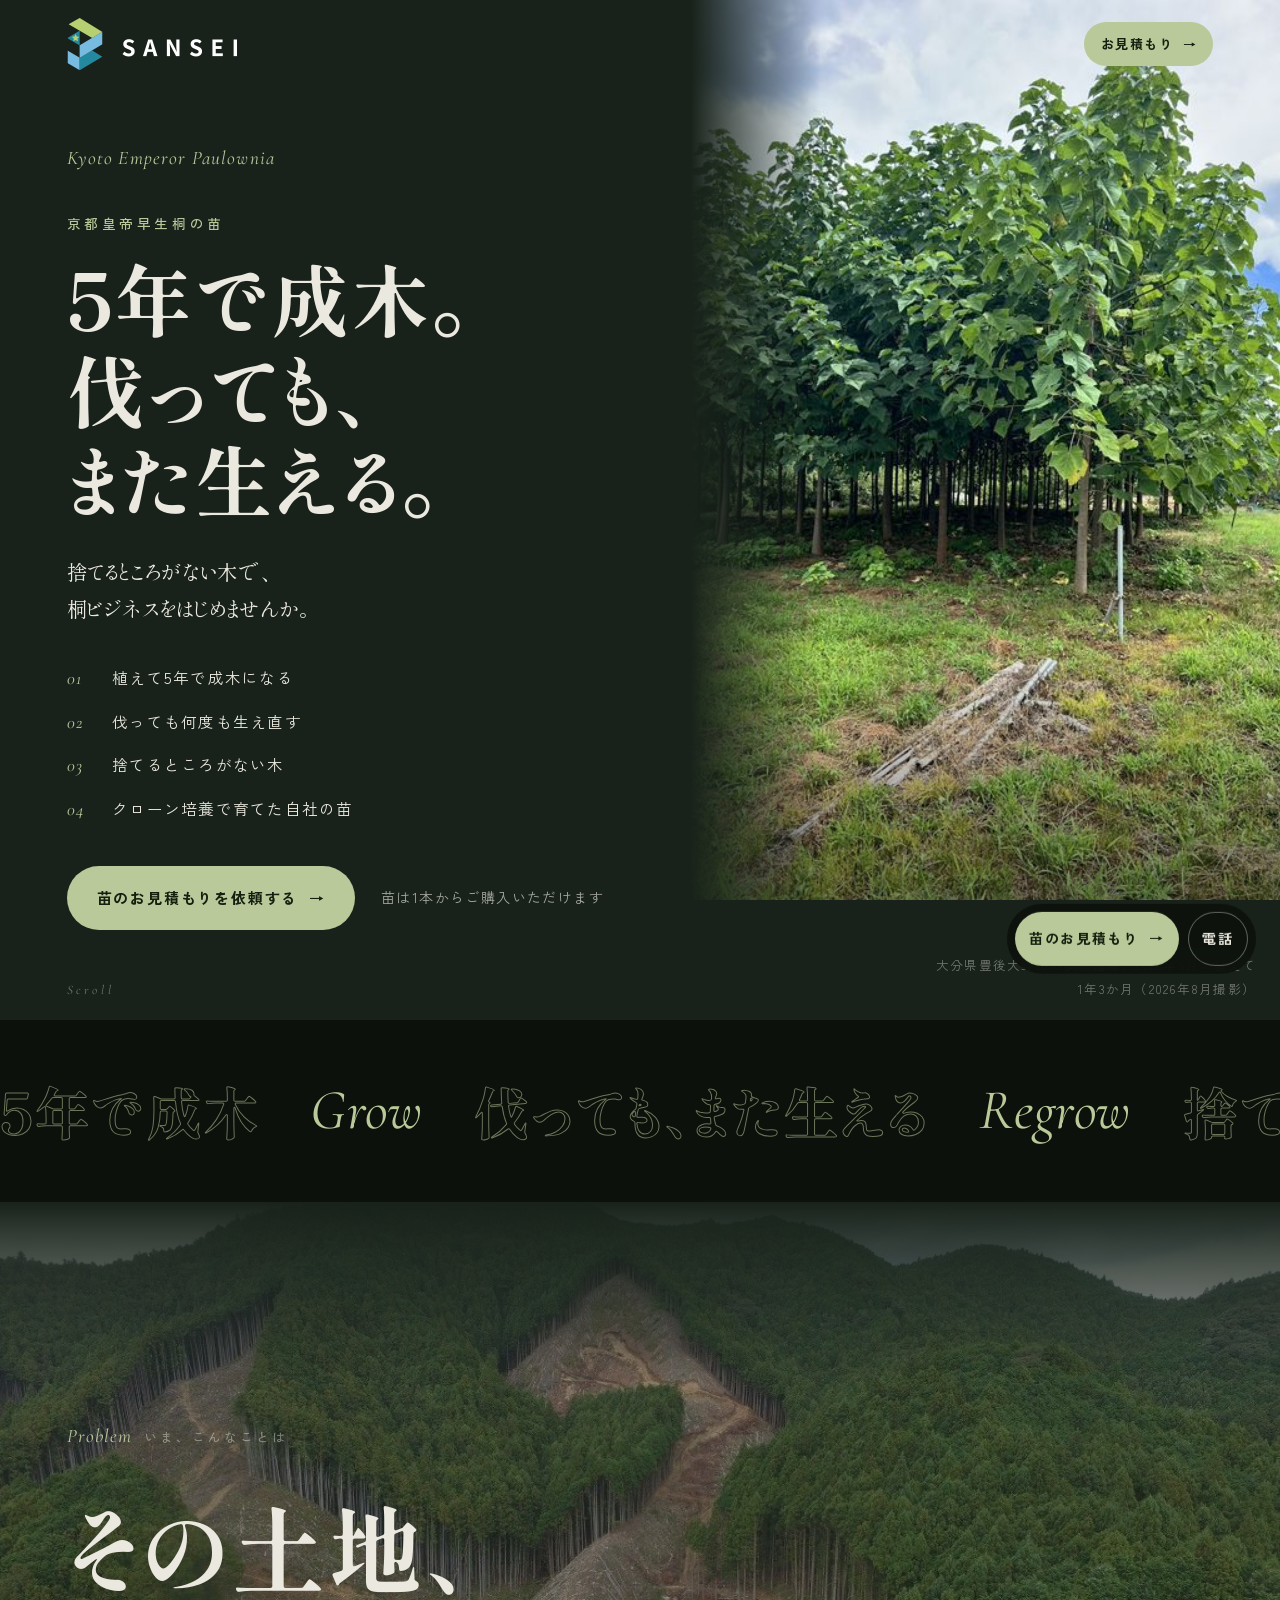
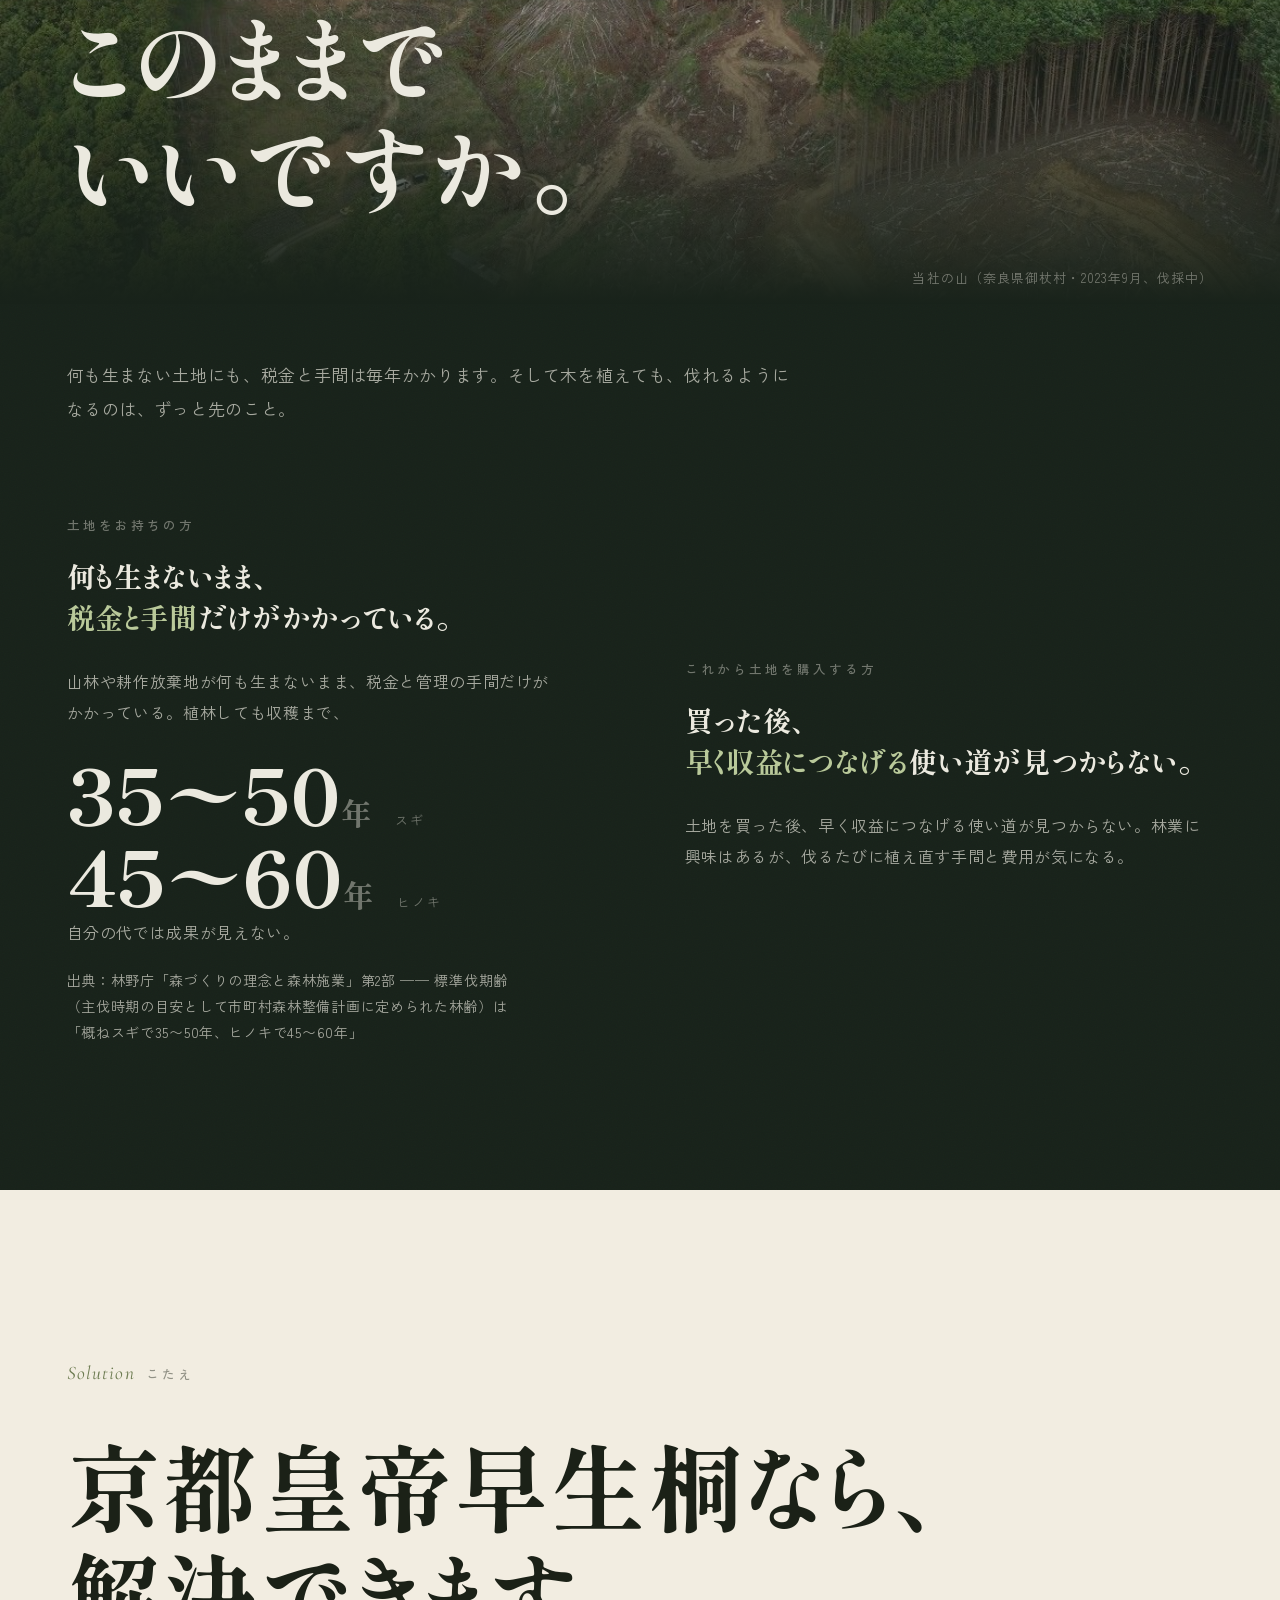
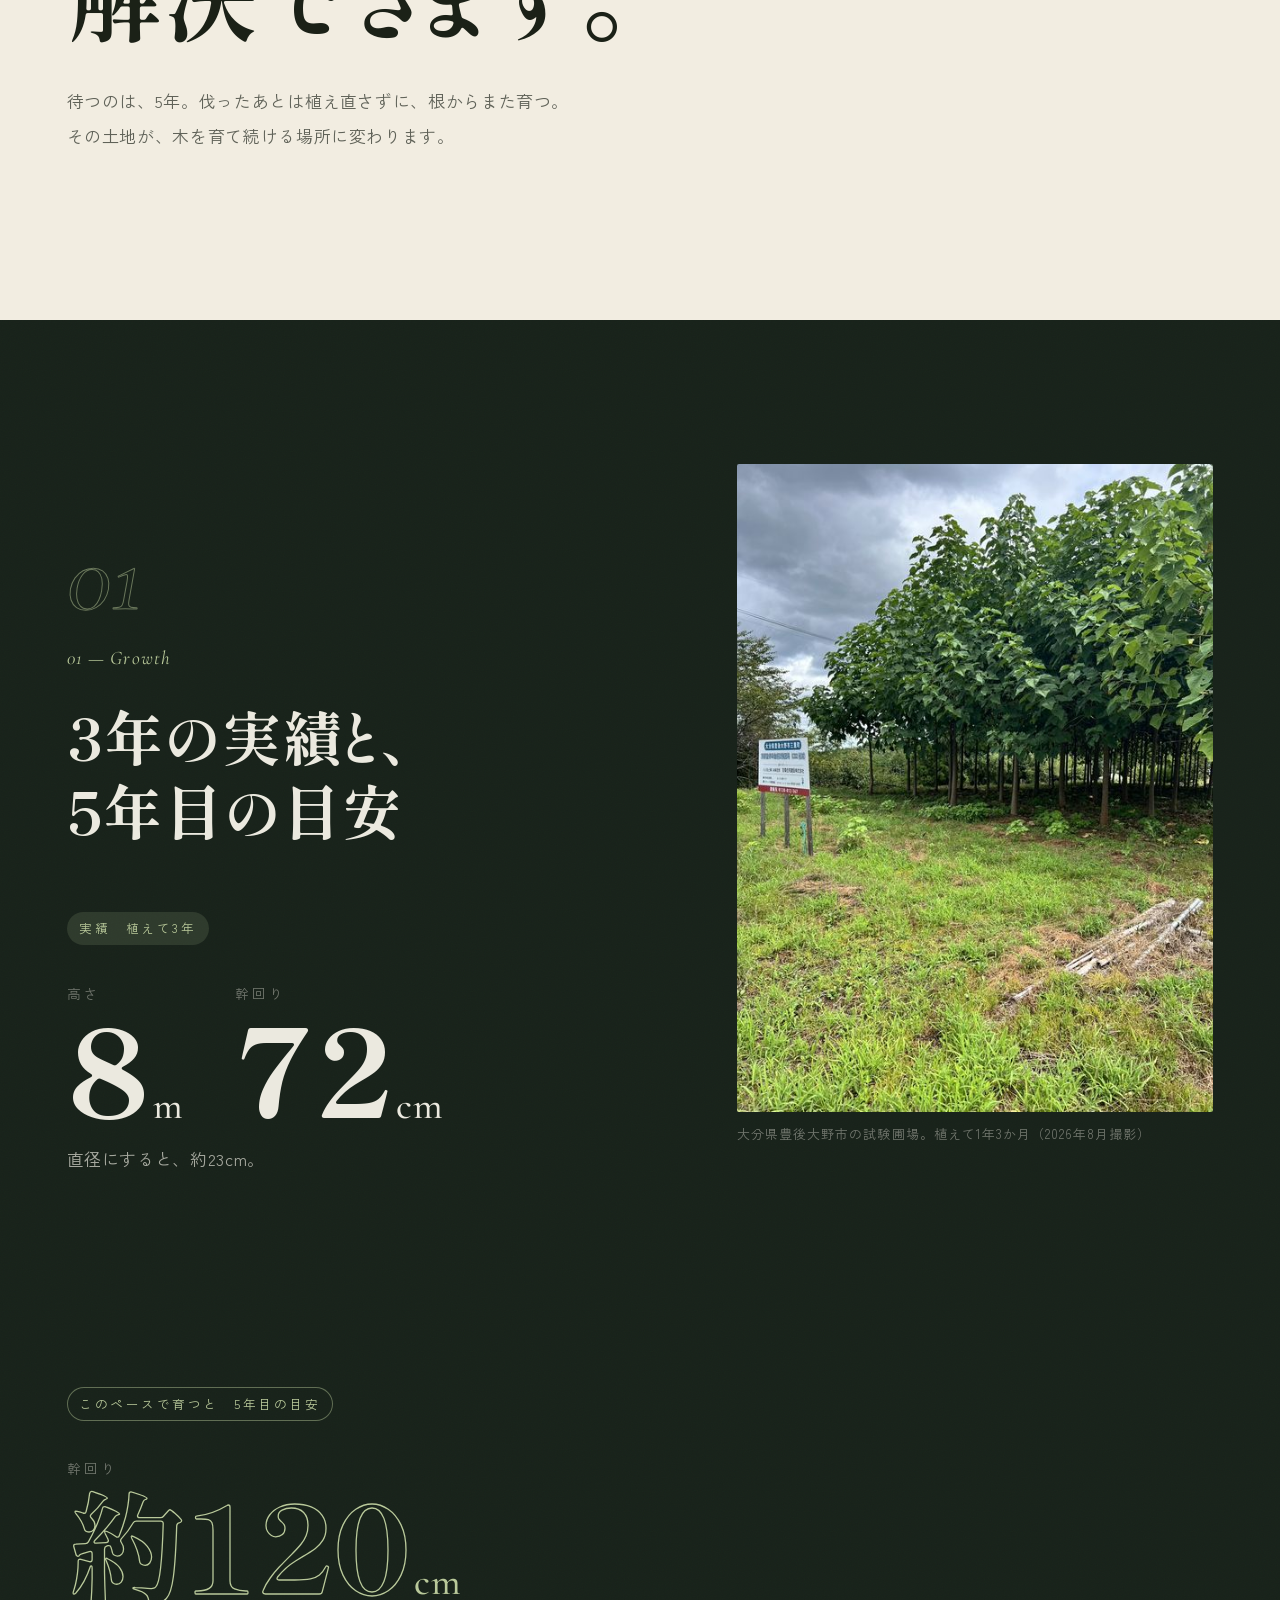
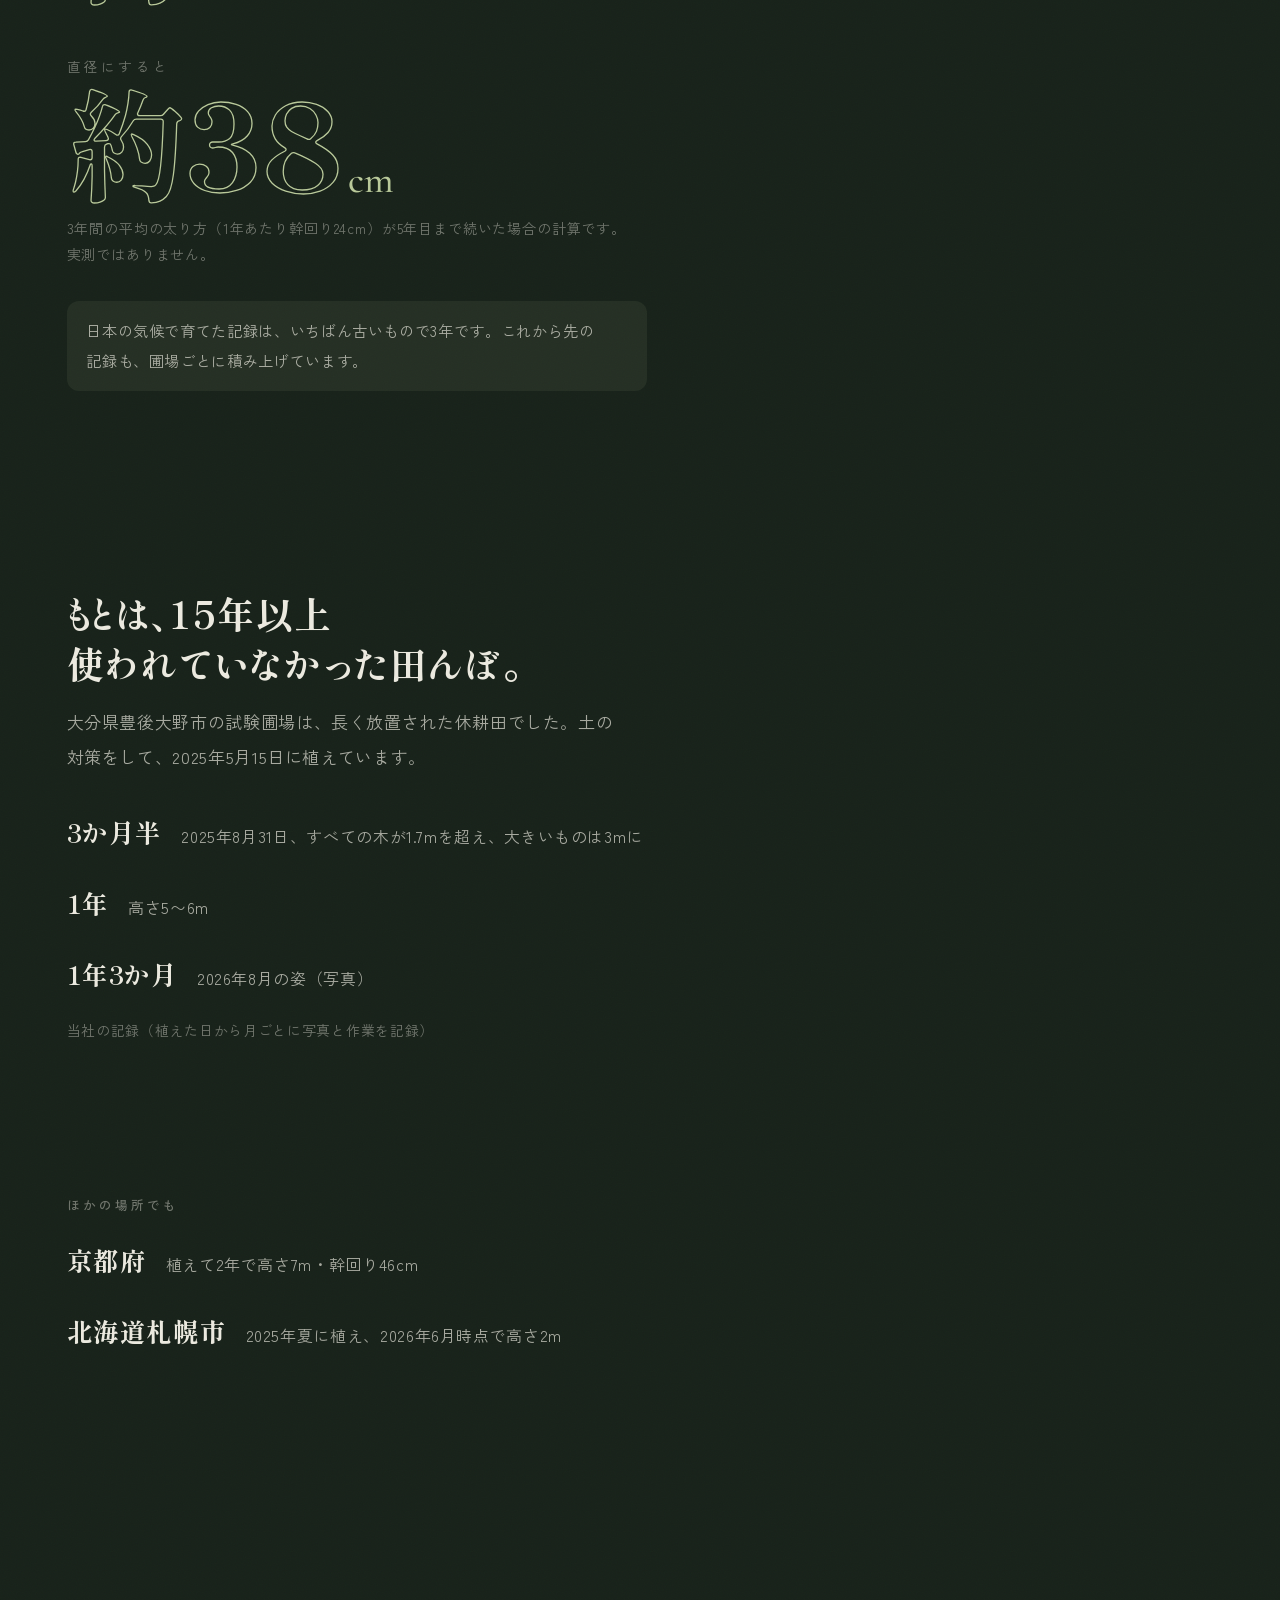
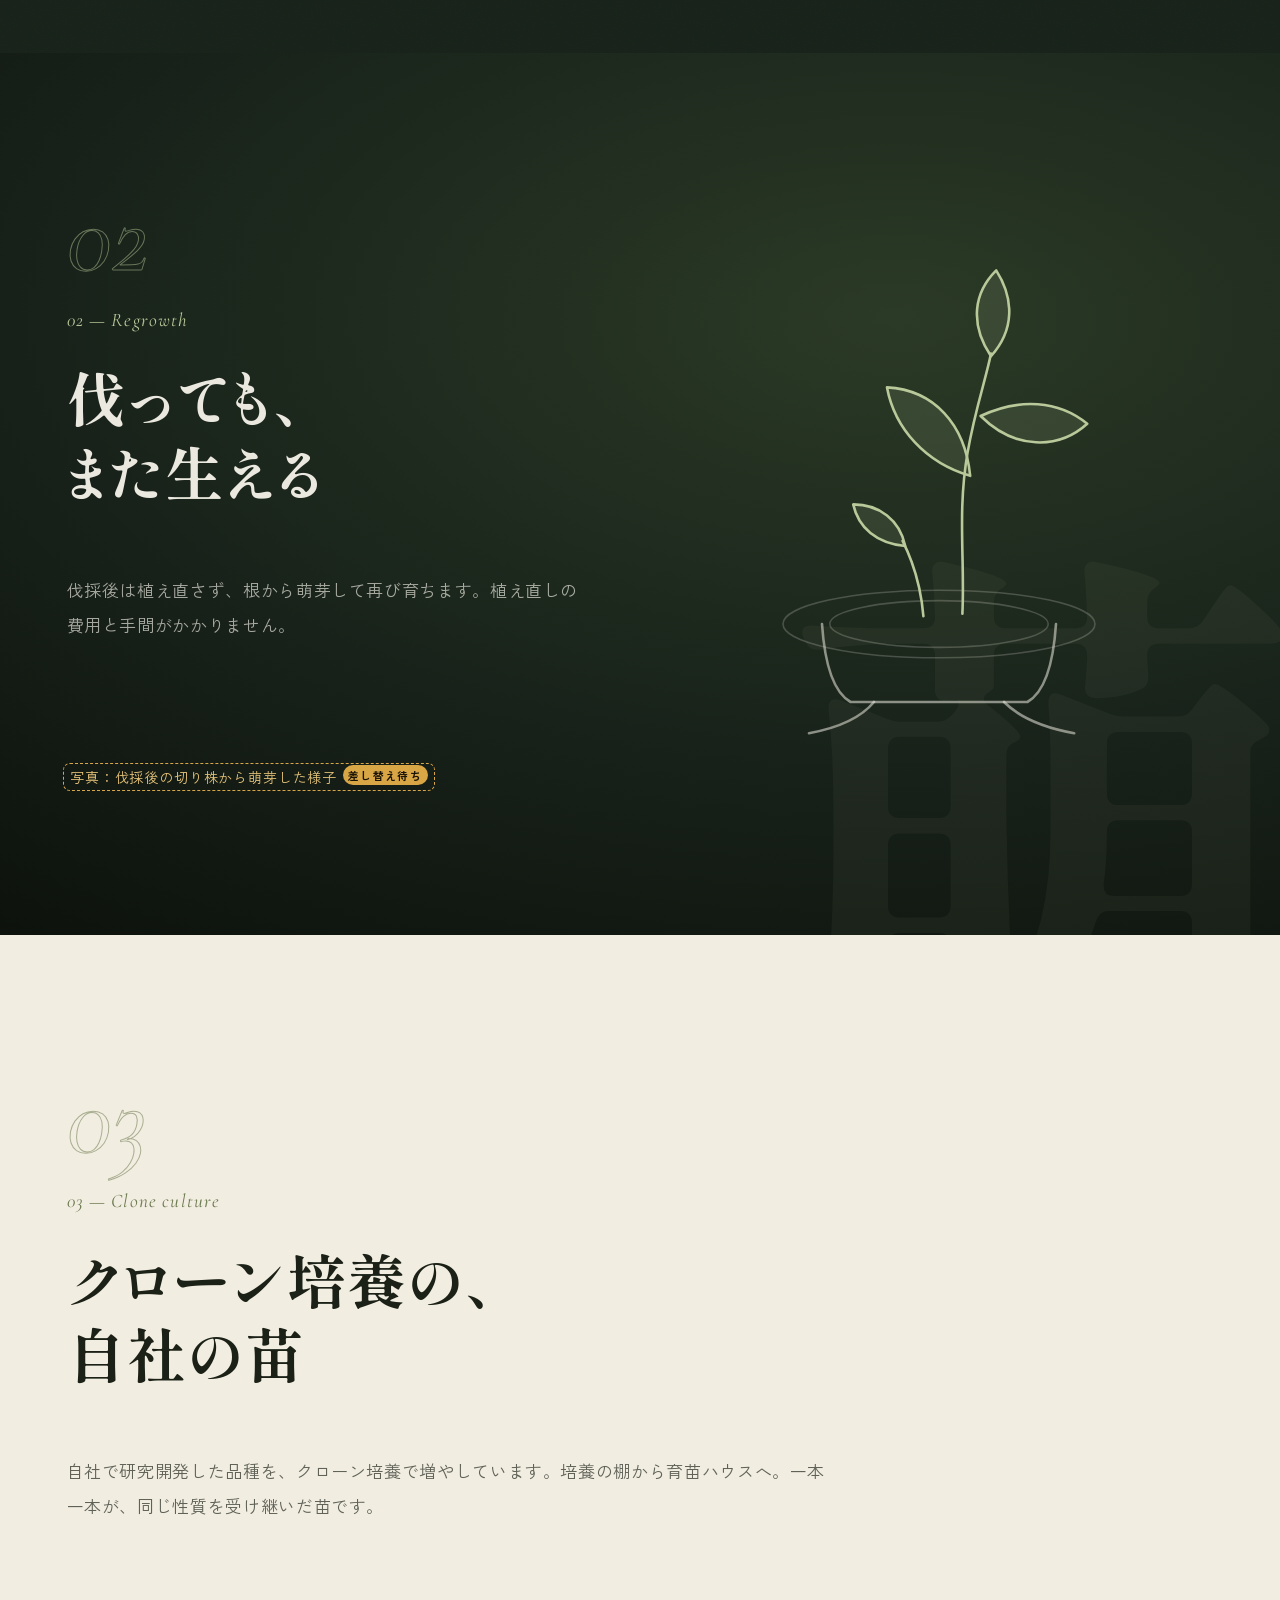
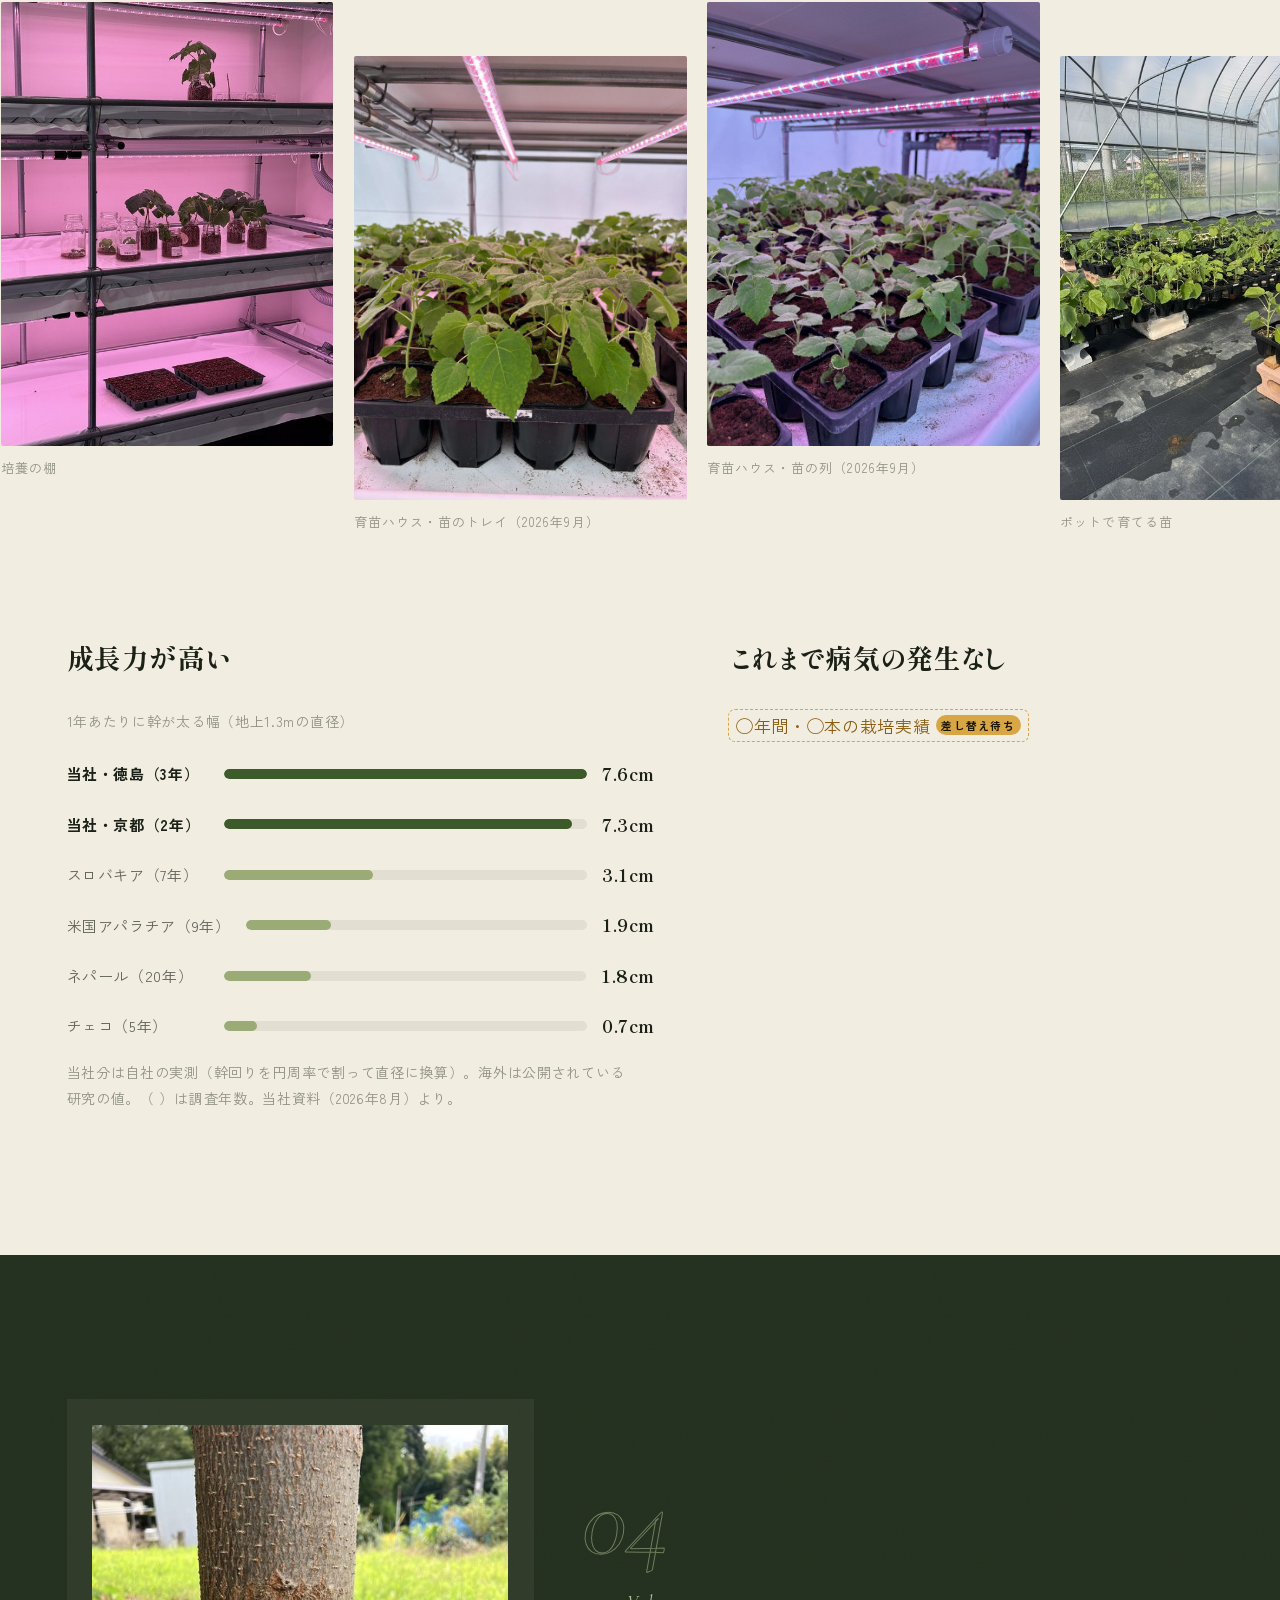
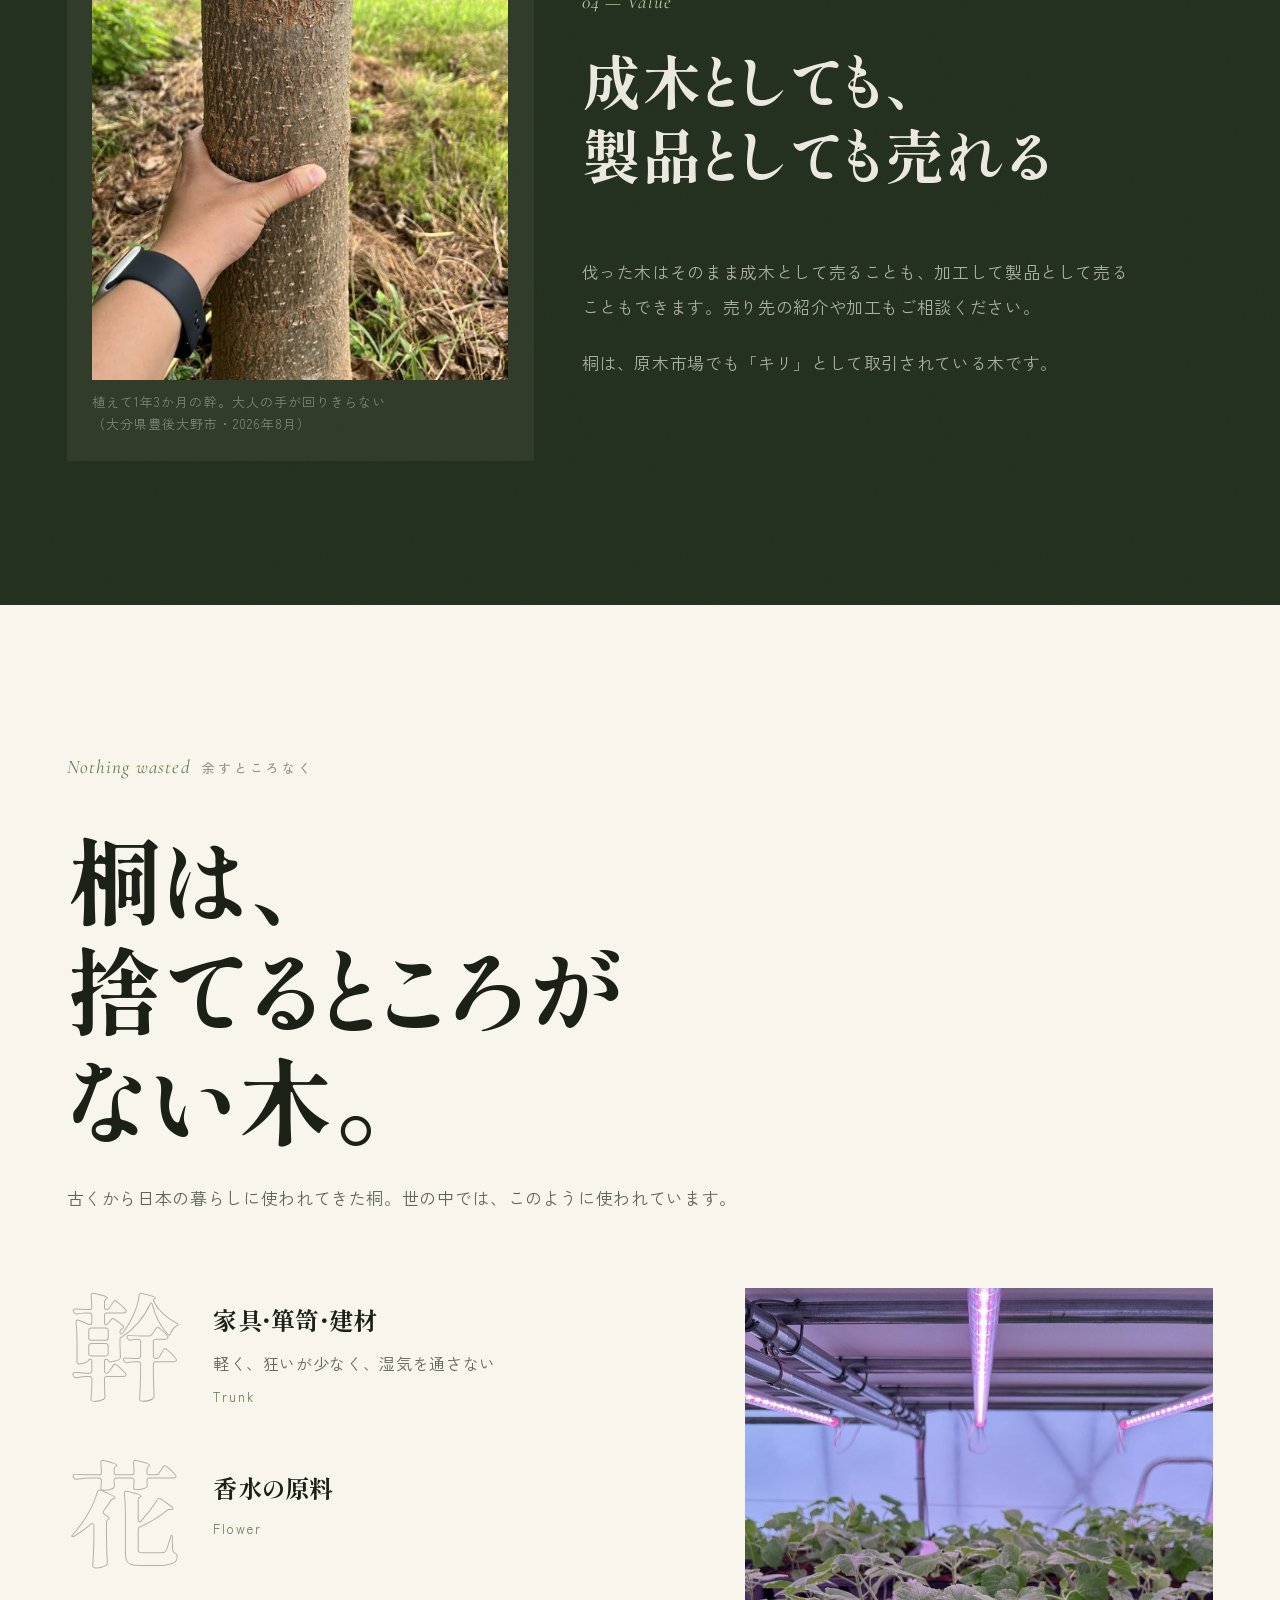
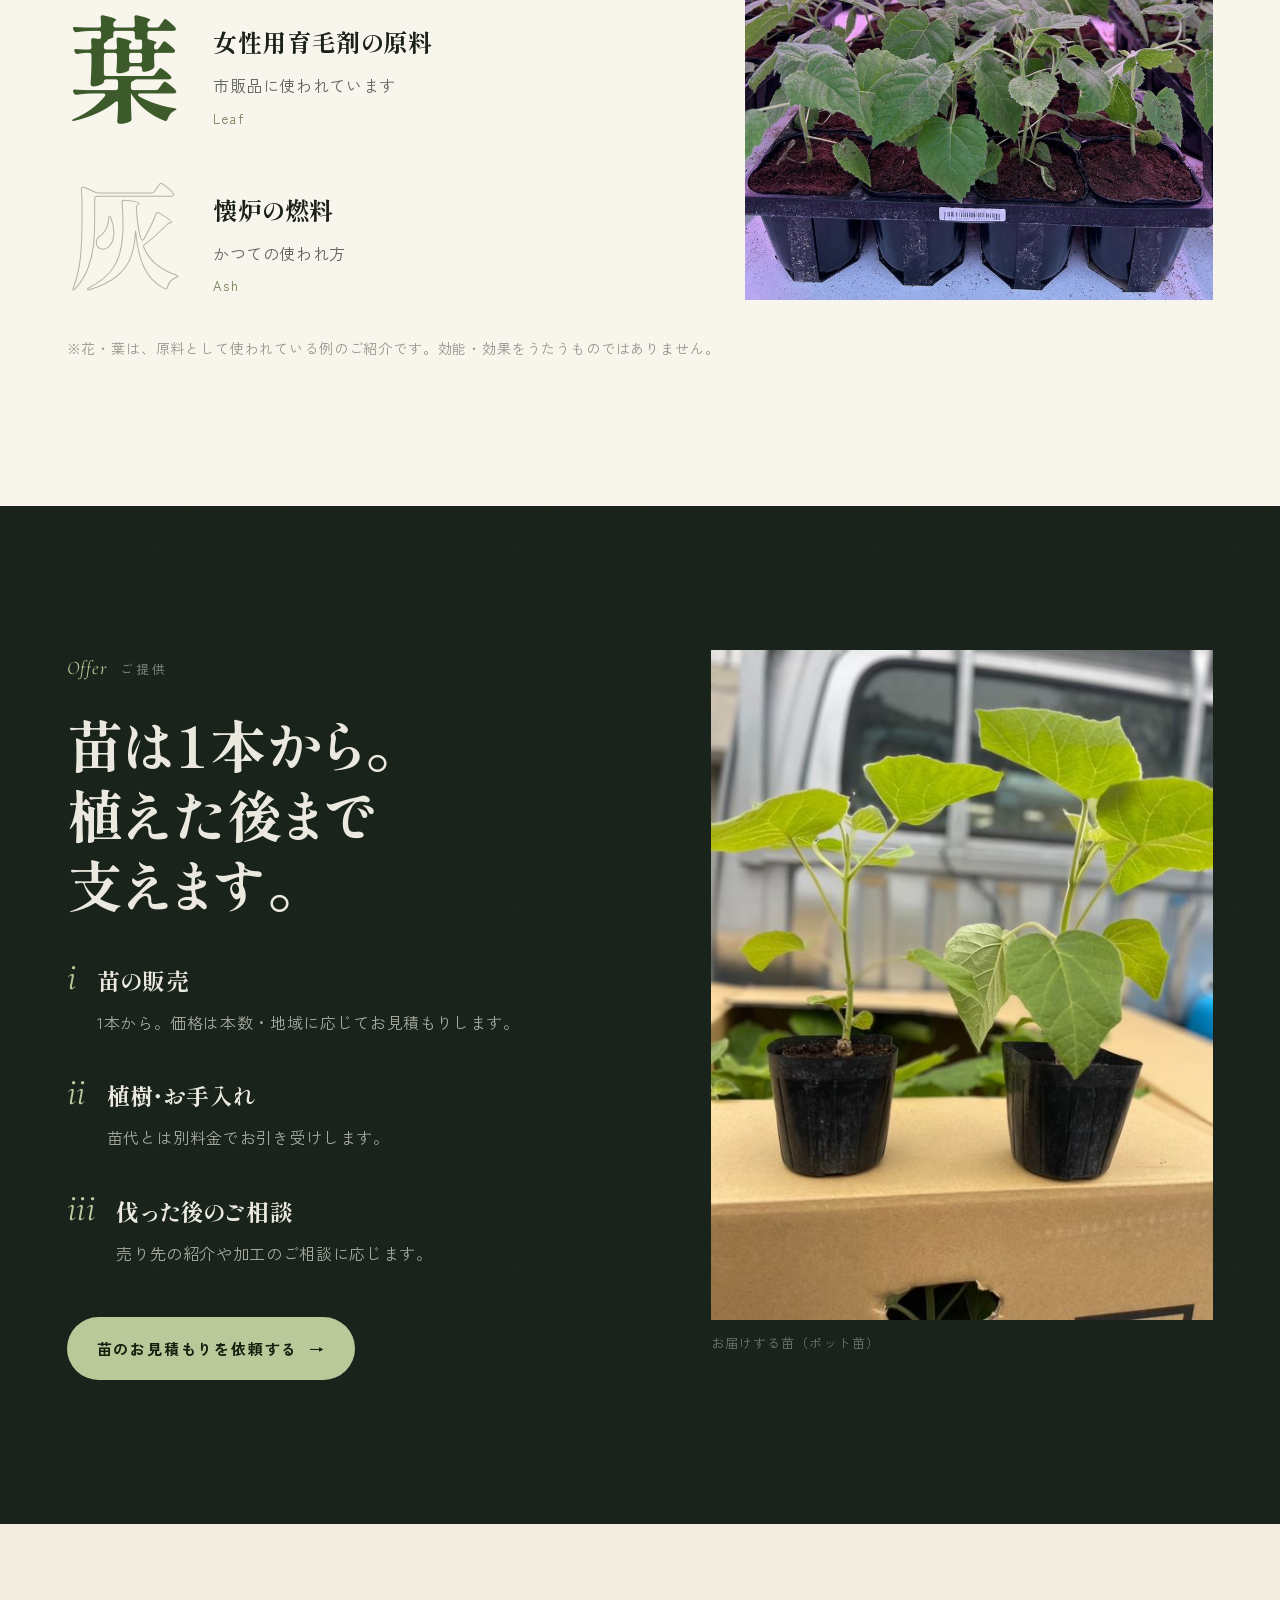
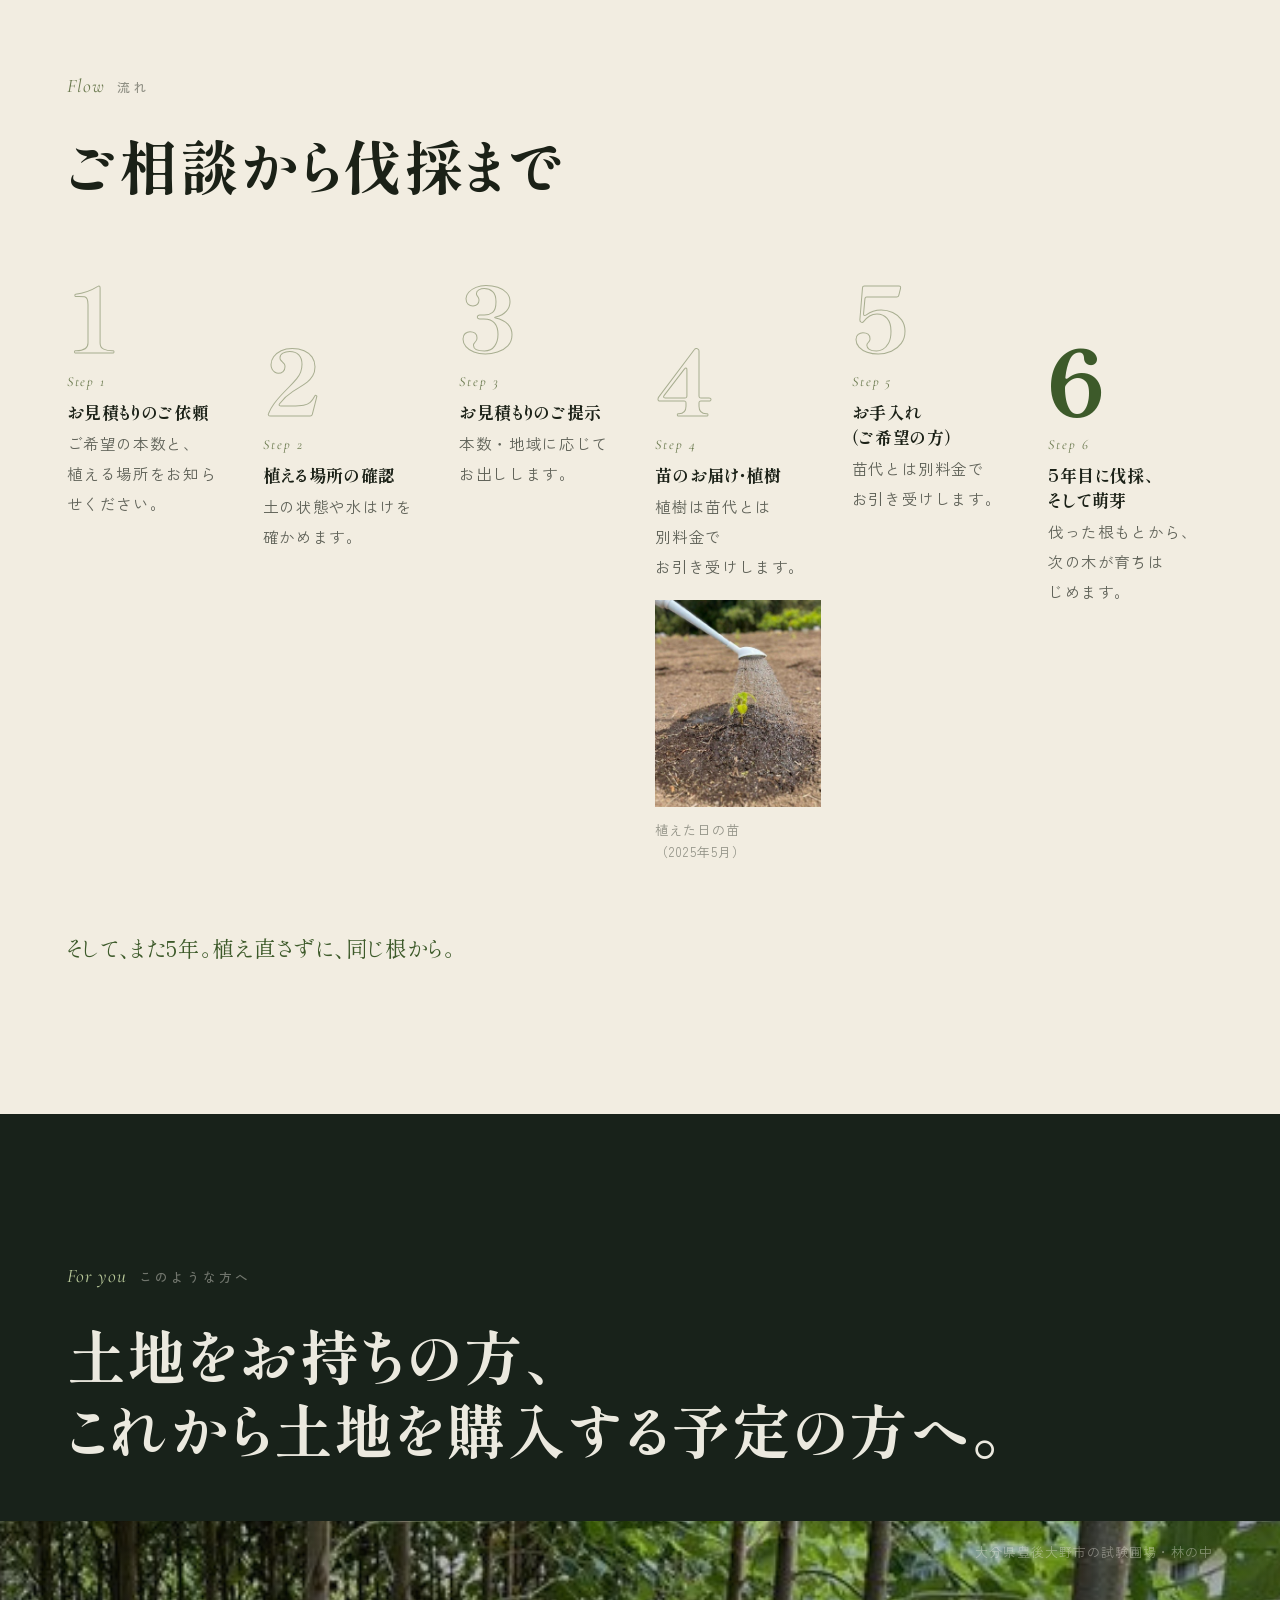
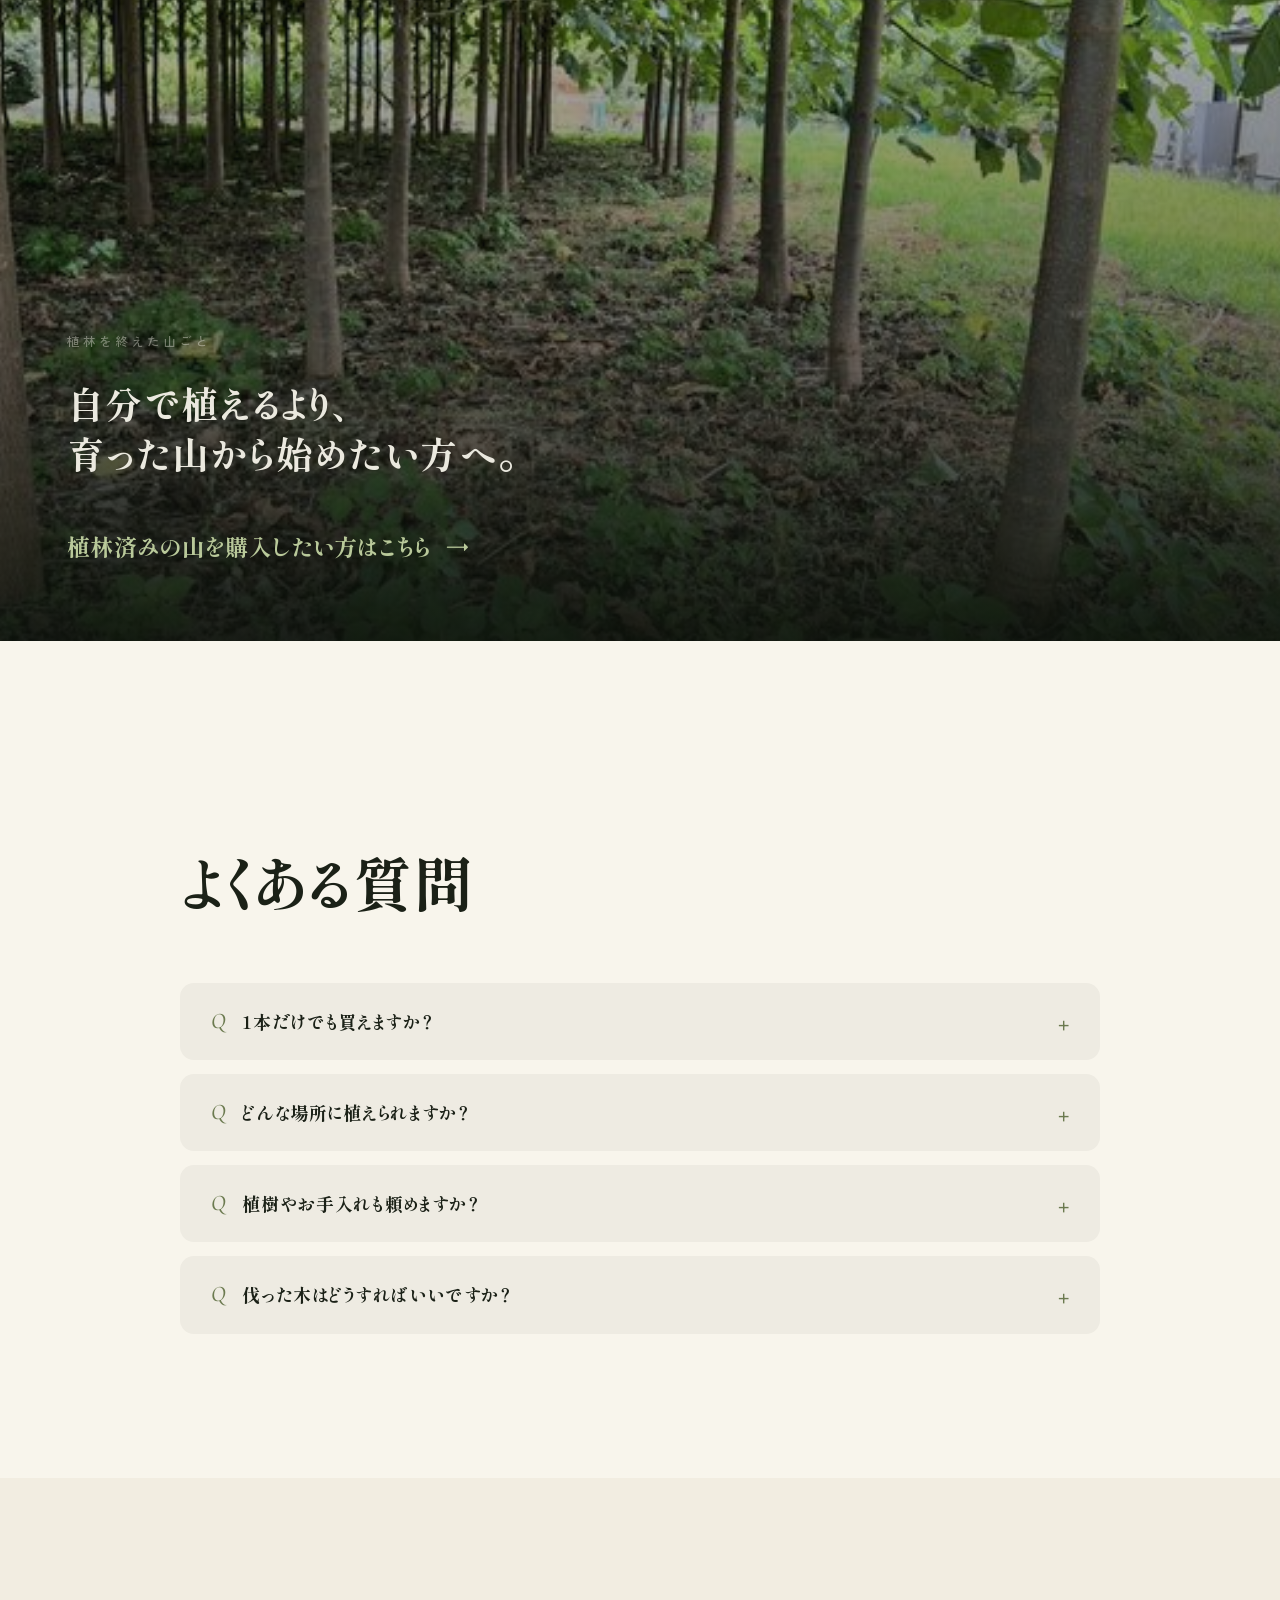
==== commit 7e853039: "ロゴを透過の白抜きに・フッターを公式表記に・山林LPの建材と家具に実物写真 - ヘッダーとフッターのロゴを logo_header.png（公式・透過の白抜き）に。板を敷かない - フッターを san" ====
--- a/nae/index.html
+++ b/nae/index.html
@@ -36,7 +36,7 @@
 
 <!-- ============ ヘッダ ============ -->
 <header class="hd">
-  <a class="brand" href="#top"><img src="img/logo-sansei-h.png" alt="株式会社SANSEI" width="230" height="70"></a>
+  <a class="brand" href="#top"><img src="img/logo-header.png" srcset="img/logo-header.png 1x, img/logo-header-sp.png 2x" alt="株式会社SANSEI" width="170" height="52"></a>
   <a class="pill" href="#contact">お見積もり <span class="arw">→</span></a>
 </header>
 
@@ -431,23 +431,23 @@
 
 <!-- ============ フッタ ============ -->
 <footer class="ft">
-  <a class="ft__logo" href="https://sansei-japan.com/"><img src="img/logo-sansei-v.jpg" alt="株式会社SANSEI" width="480" height="480" loading="lazy"></a>
+  <a class="ft__logo" href="https://sansei-japan.com/"><img src="img/logo-header-sp.png" alt="株式会社SANSEI" width="216" height="68" loading="lazy"></a>
   <div class="ft__in">
     <p class="ft__big"><span>5年で成木。</span><span>伐っても、</span><span>また生える。</span></p>
     <div>
       <address>
         <b style="color:var(--on-dark);font-size:15px">株式会社SANSEI</b><br>
-        〒600-8813 京都府京都市下京区中堂寺南町134番地 KRP2号館 2階201号室<br>
-        TEL・FAX 075-748-9188 ／ <a href="mailto:info@sansei-japan.com">info@sansei-japan.com</a>
+        <span>［本社］〒600-8813</span> <span>京都府京都市下京区中堂寺南町134番地</span> <span>KRP2号館 2階201号室</span><br>
+        TEL・FAX: 075-748-9188<br>
+        MAIL: <a href="mailto:info@sansei-japan.com">info@sansei-japan.com</a><br>
+        <span>［メリクロンラボ］〒600-8813</span> <span>京都府京都市下京区中堂寺南町134番地</span> <span>KRP ASTEM棟 303号室</span>
       </address>
       <nav class="ft__links" aria-label="フッター">
-        <a href="https://sansei-japan.com/">株式会社SANSEI 公式サイト</a>
-        <a href="#" class="todo">特定商取引法に基づく表記</a>
-        <a href="#" class="todo">プライバシーポリシー</a>
+        <a href="https://sansei-japan.com/privacy/">プライバシーポリシー</a>
       </nav>
     </div>
   </div>
-  <p class="ft__copy">© SANSEI ── Kyoto Emperor Paulownia</p>
+  <p class="ft__copy"><span>Copyright©2023-2026 SANSEI</span> <span>All Rights Reserved.</span></p>
 </footer>
 
 <!-- ============ 画面下のバー ============ -->
--- a/nae/assets/lp.css
+++ b/nae/assets/lp.css
@@ -425,11 +425,13 @@
 
 
 /* ★2026-10-01 公式ロゴ（★色は変えない＝生成りの板に乗せる・Hikârư「ちゃんとしたのつかわなきゃ」） */
-.brand{display:inline-flex;align-items:center;background:var(--paper);padding:7px 14px;border-radius:12px;box-shadow:0 8px 24px -14px rgba(0,0,0,.6)}
-.brand img{height:38px;width:auto}
-@media (max-width:640px){.brand{padding:6px 11px;border-radius:10px}.brand img{height:32px}}
-.ft__logo{display:inline-block;background:#fff;padding:14px;border-radius:14px;margin-bottom:clamp(36px,6vh,64px)}
-.ft__logo img{width:clamp(96px,10vw,132px);height:auto}
+/* ★公式ロゴ＝透過の白抜き（logo_header.png）を地にそのまま置く。板は敷かない（Hikârư 2026-10-01） */
+.brand{display:inline-flex;align-items:center}
+.brand img{height:52px;width:auto}
+@media (max-width:640px){.brand img{height:40px}}
+.ft__logo{display:inline-block;margin-bottom:clamp(36px,6vh,64px)}
+.ft__logo img{width:clamp(170px,14vw,216px);height:auto}
+.ft address span,.ft__copy span{display:inline-block}
 
 /* ---------- 動きを減らす設定 ---------- */
 @media (prefers-reduced-motion:reduce){
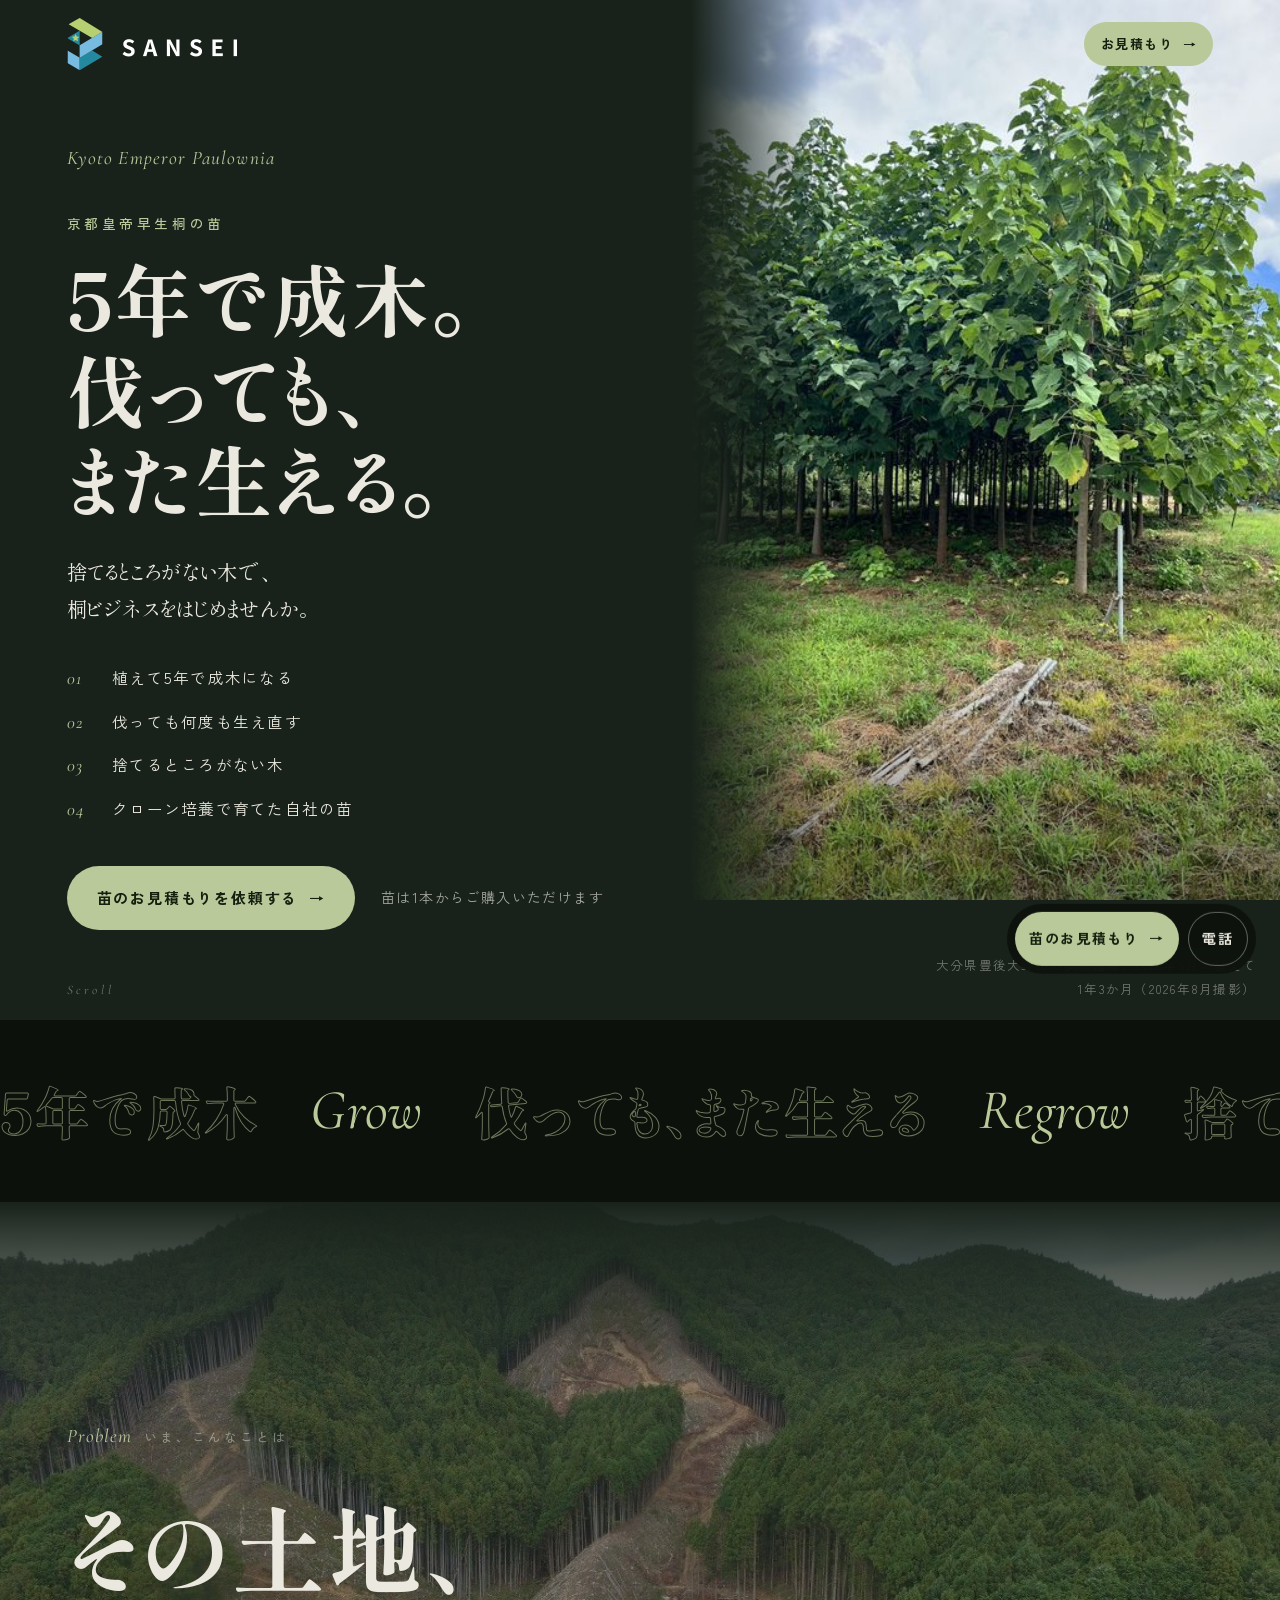
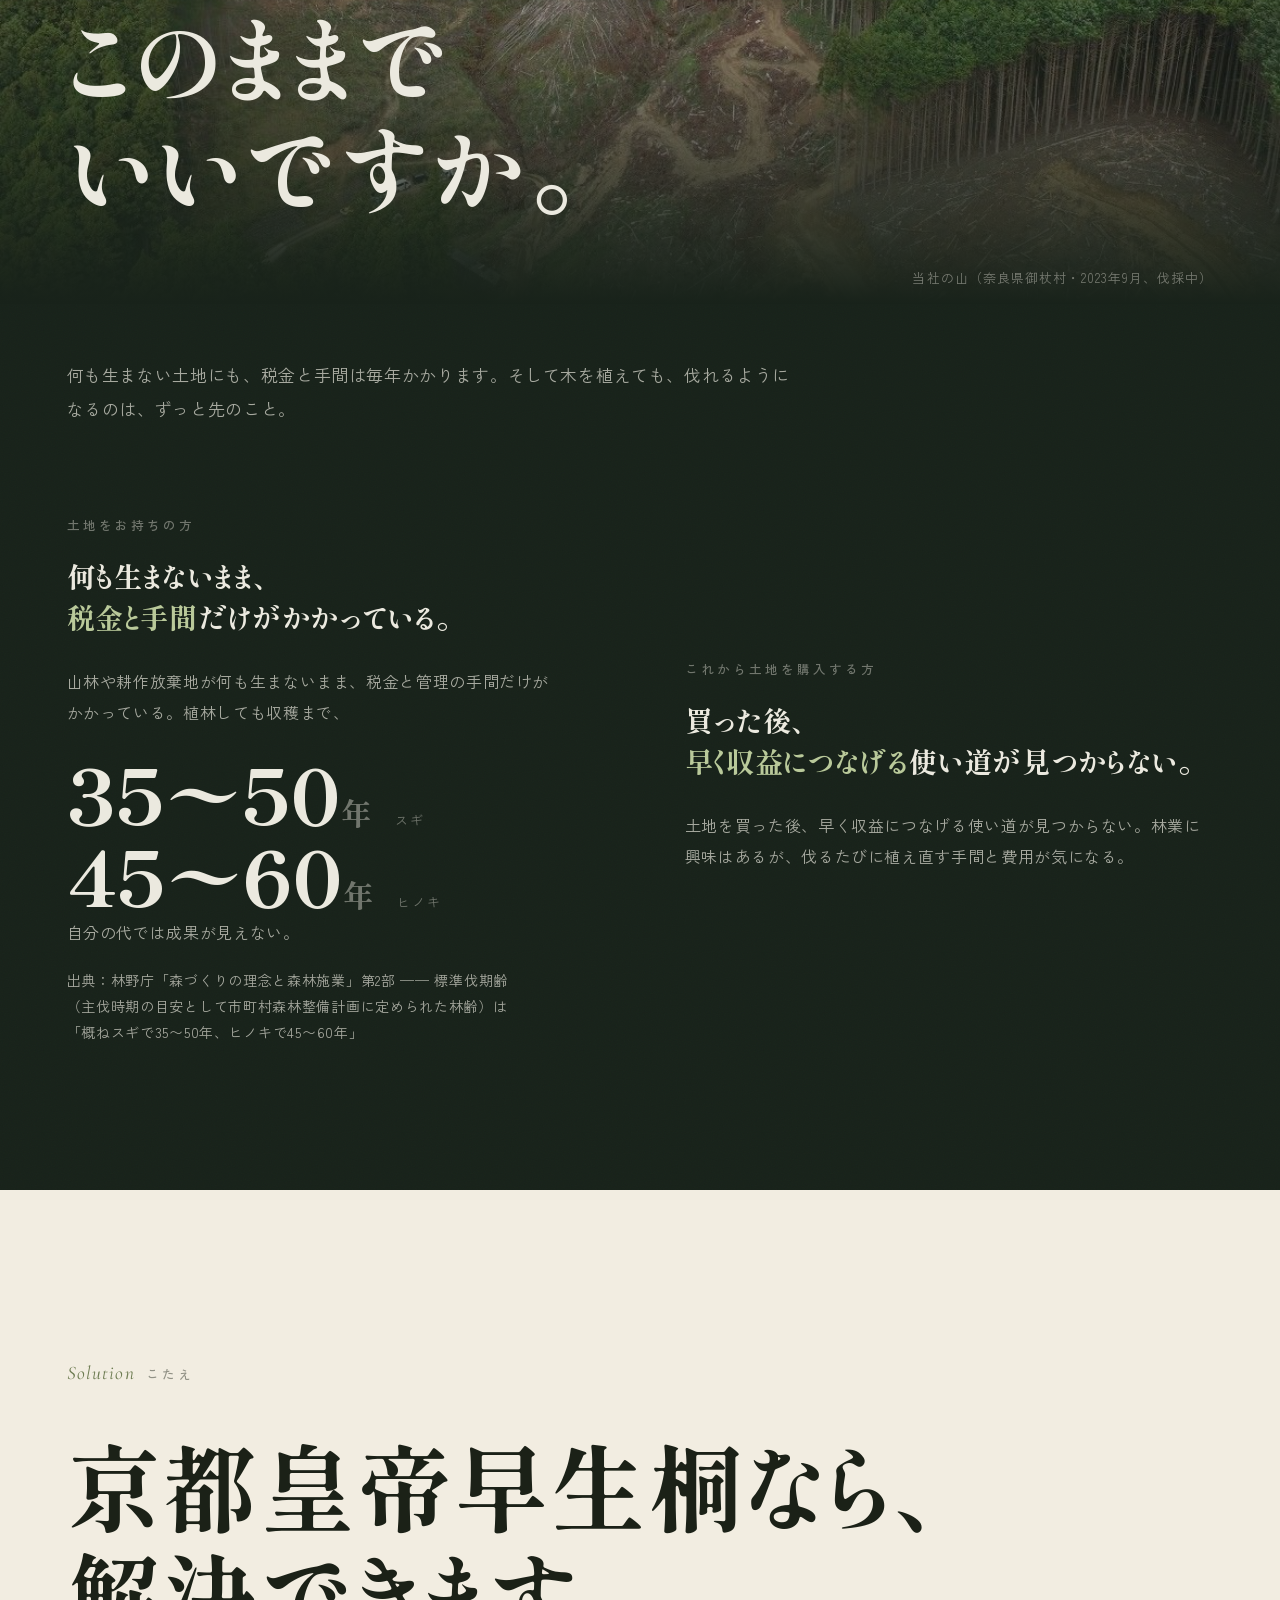
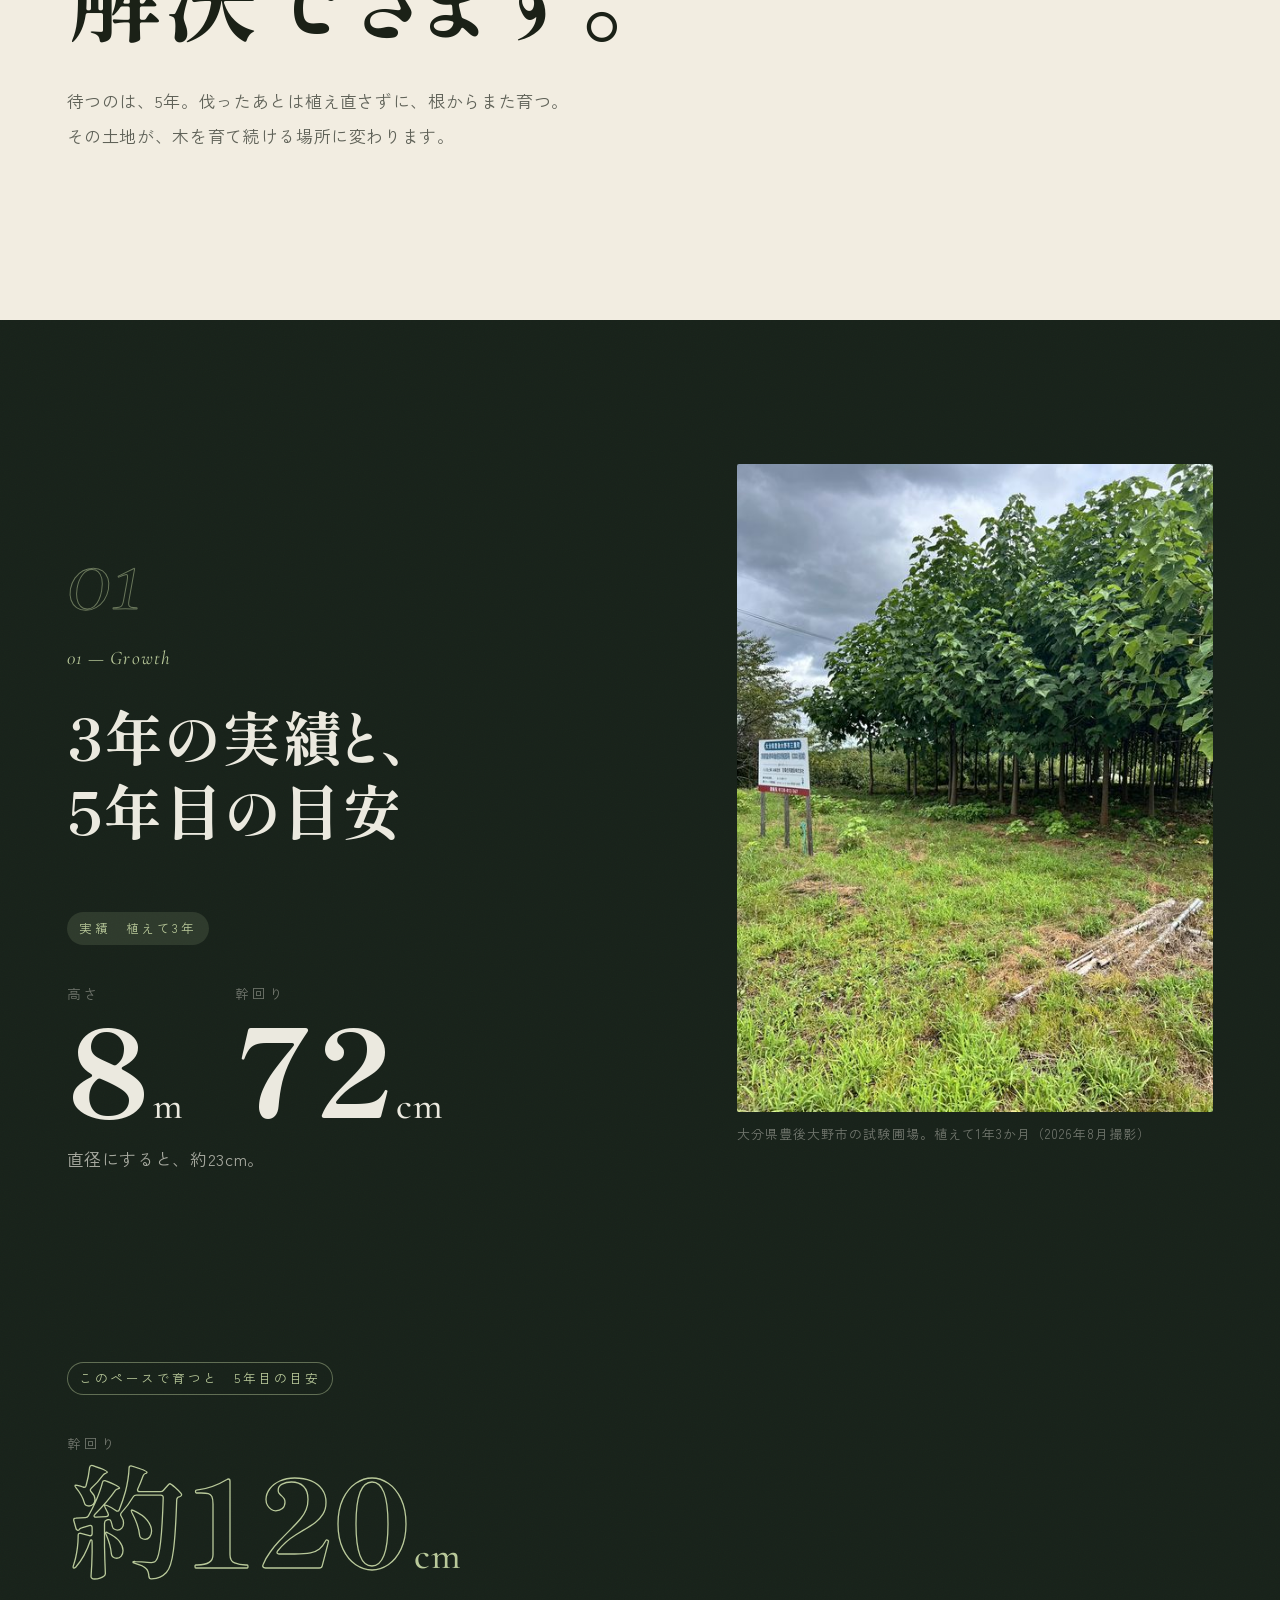
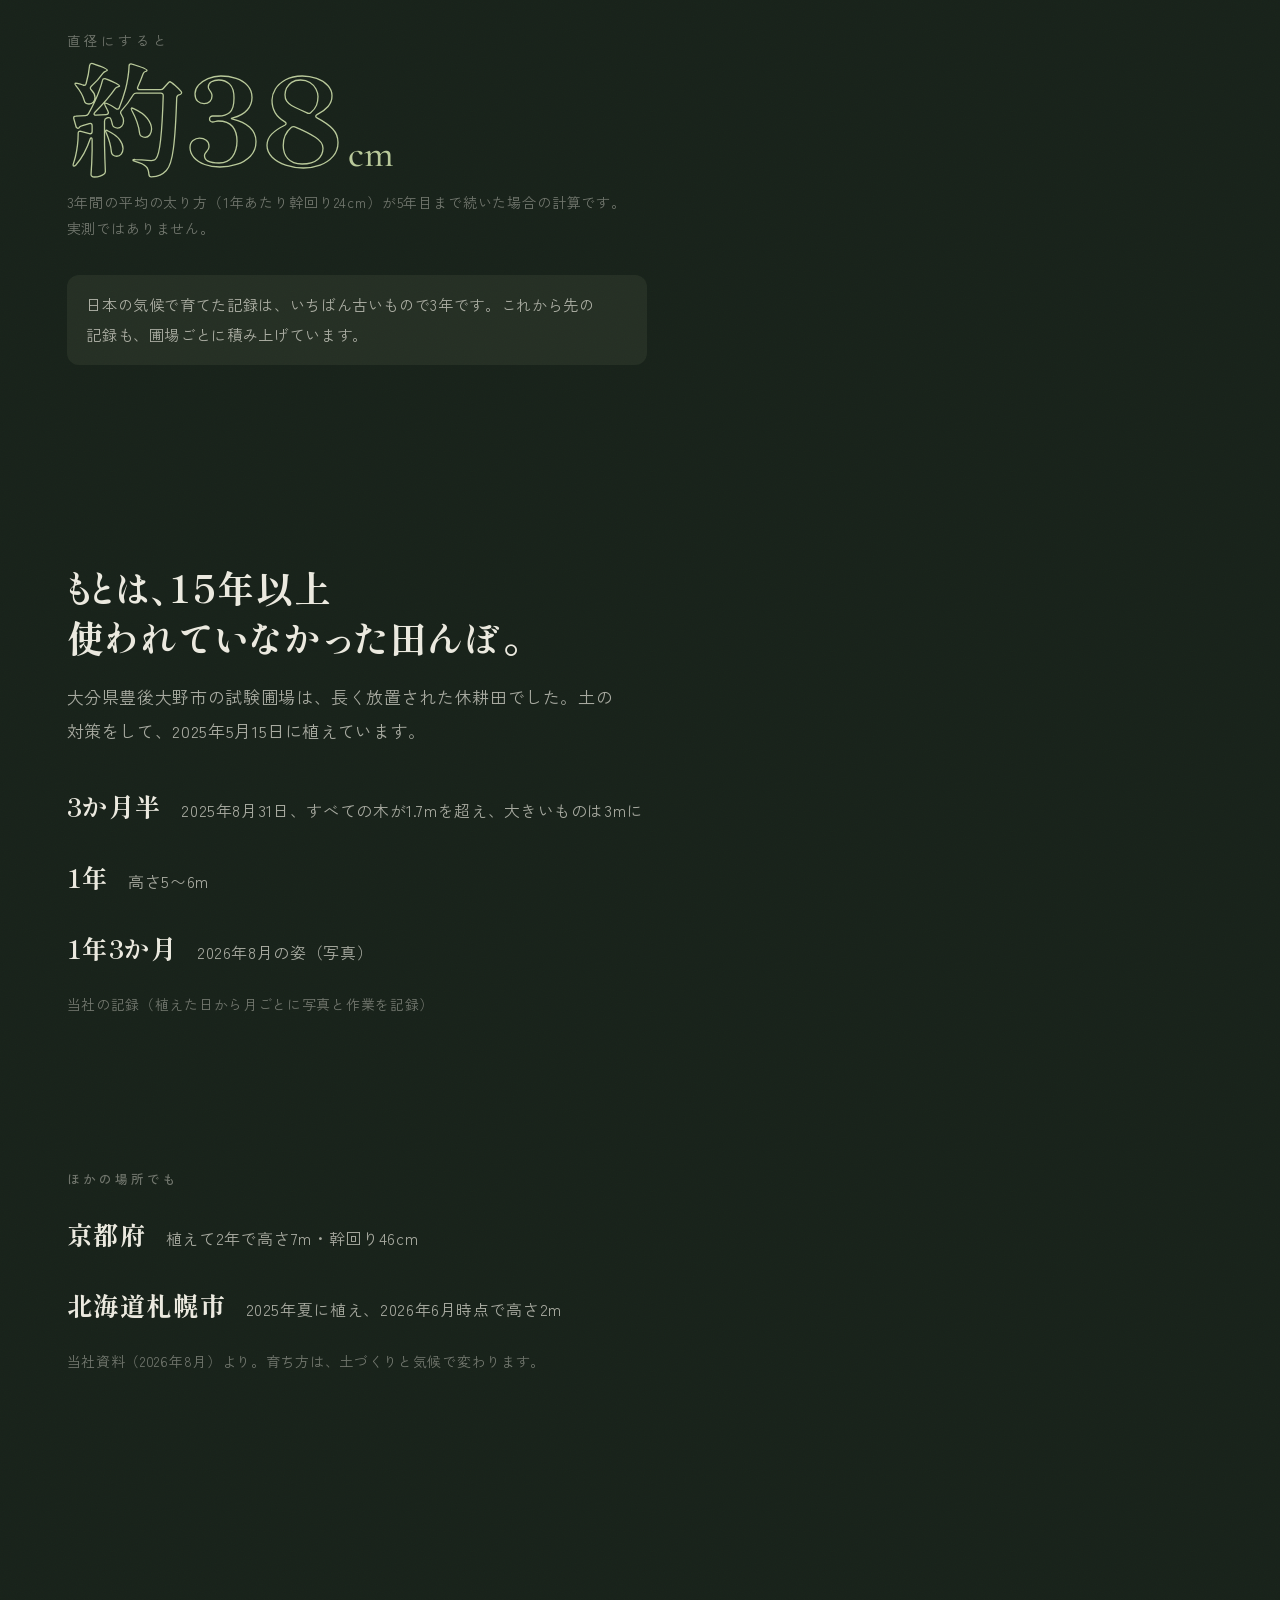
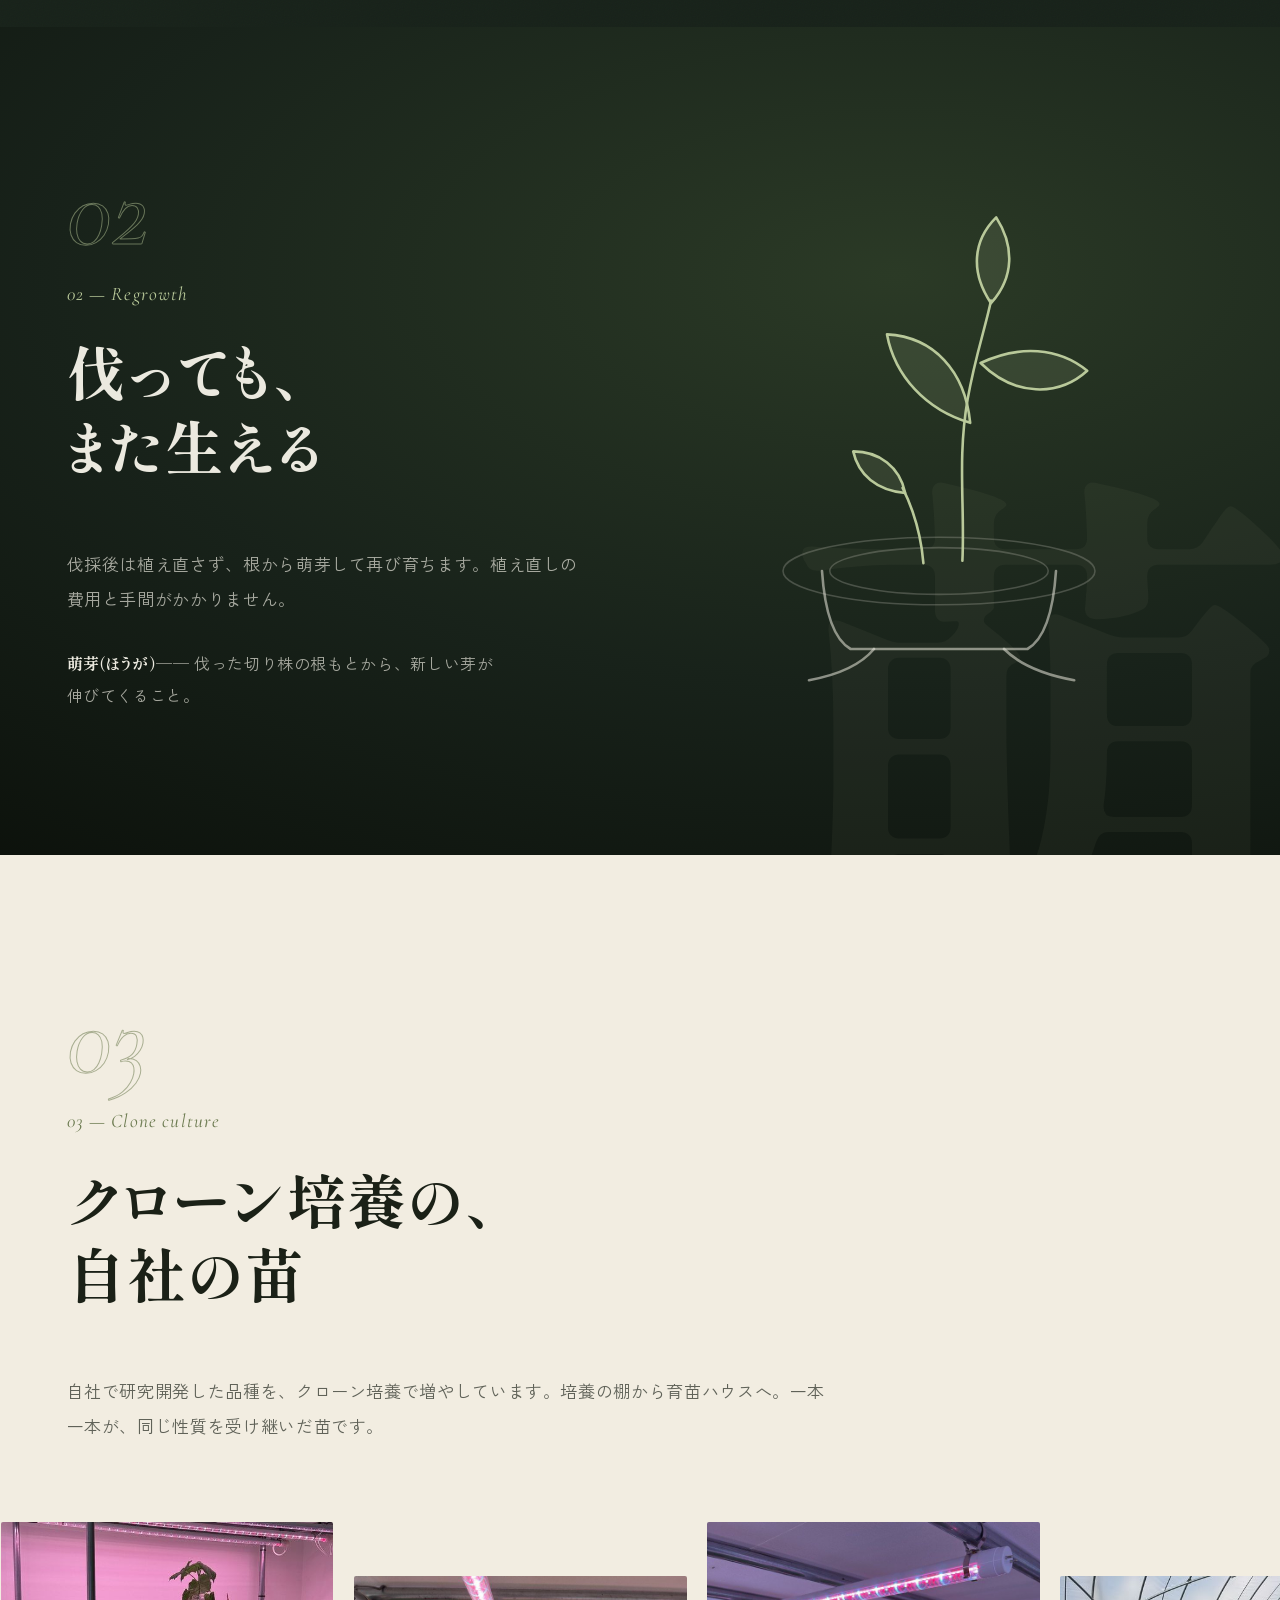
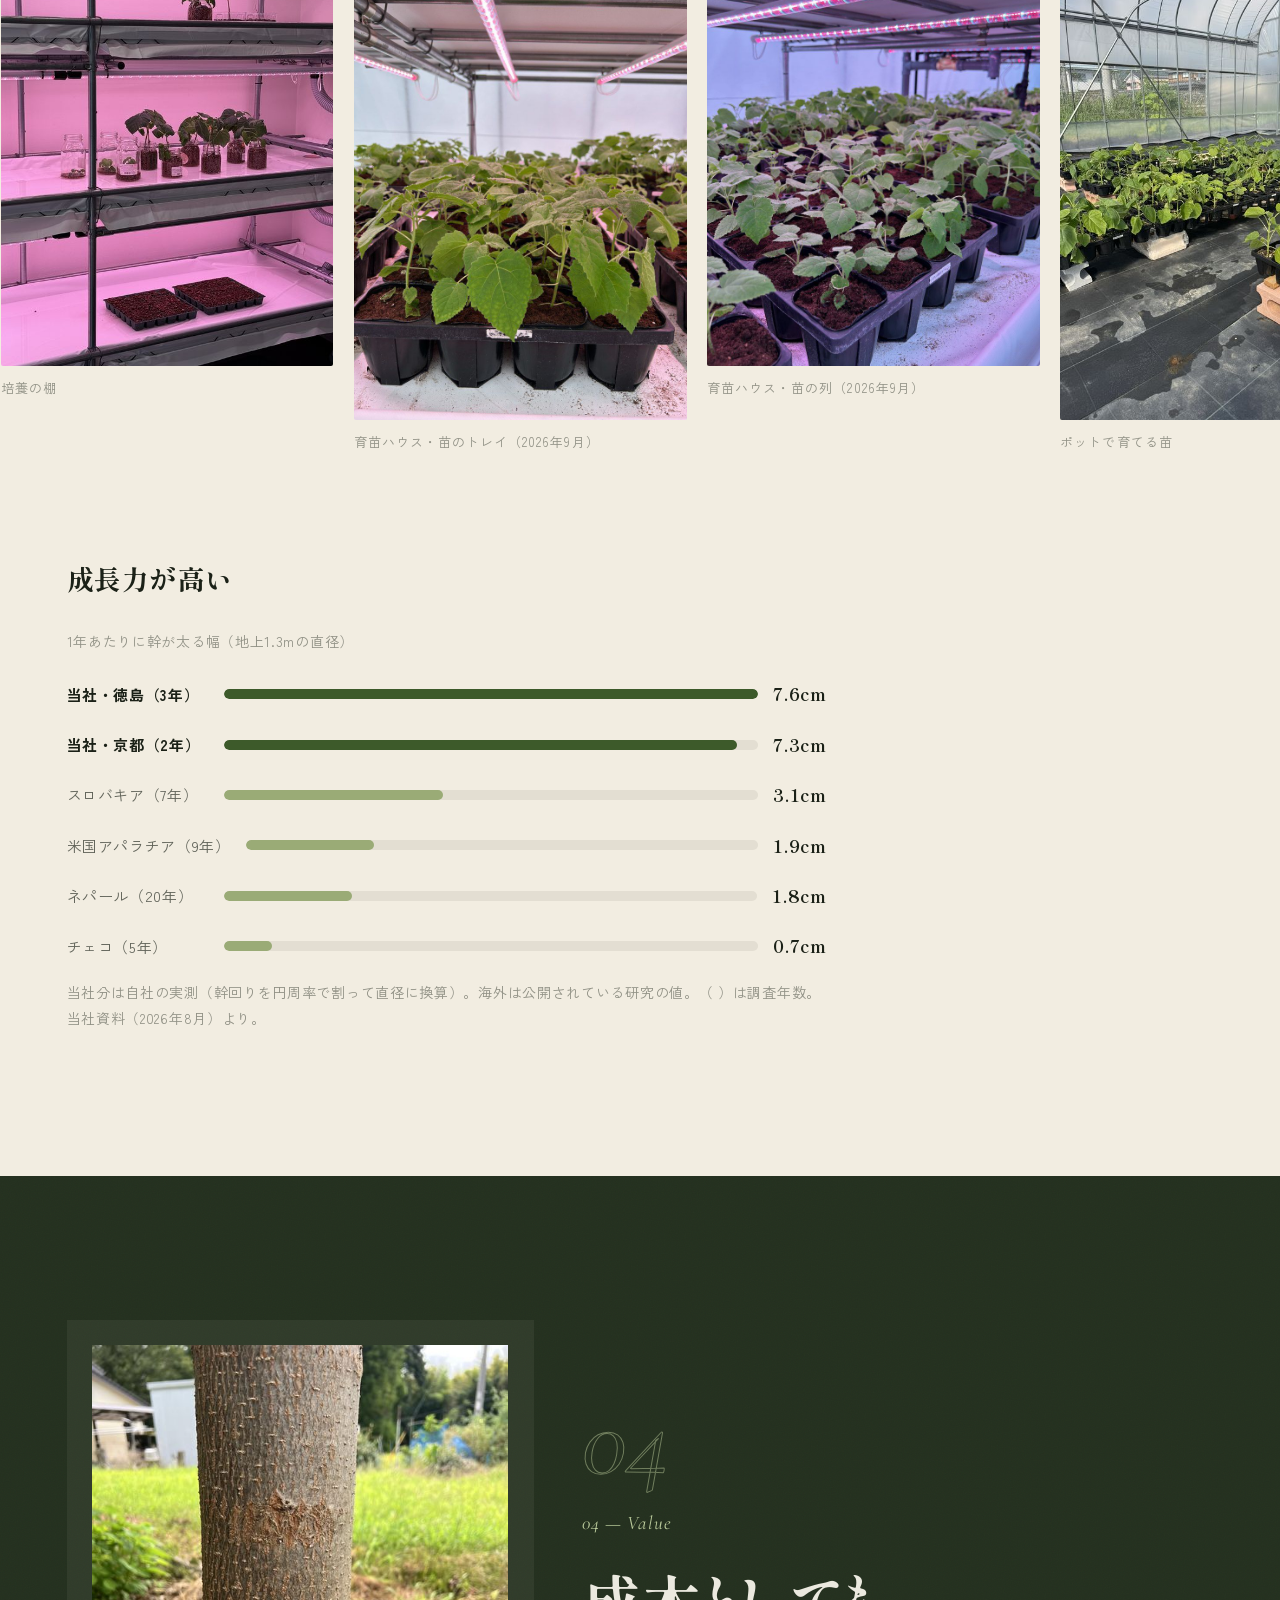
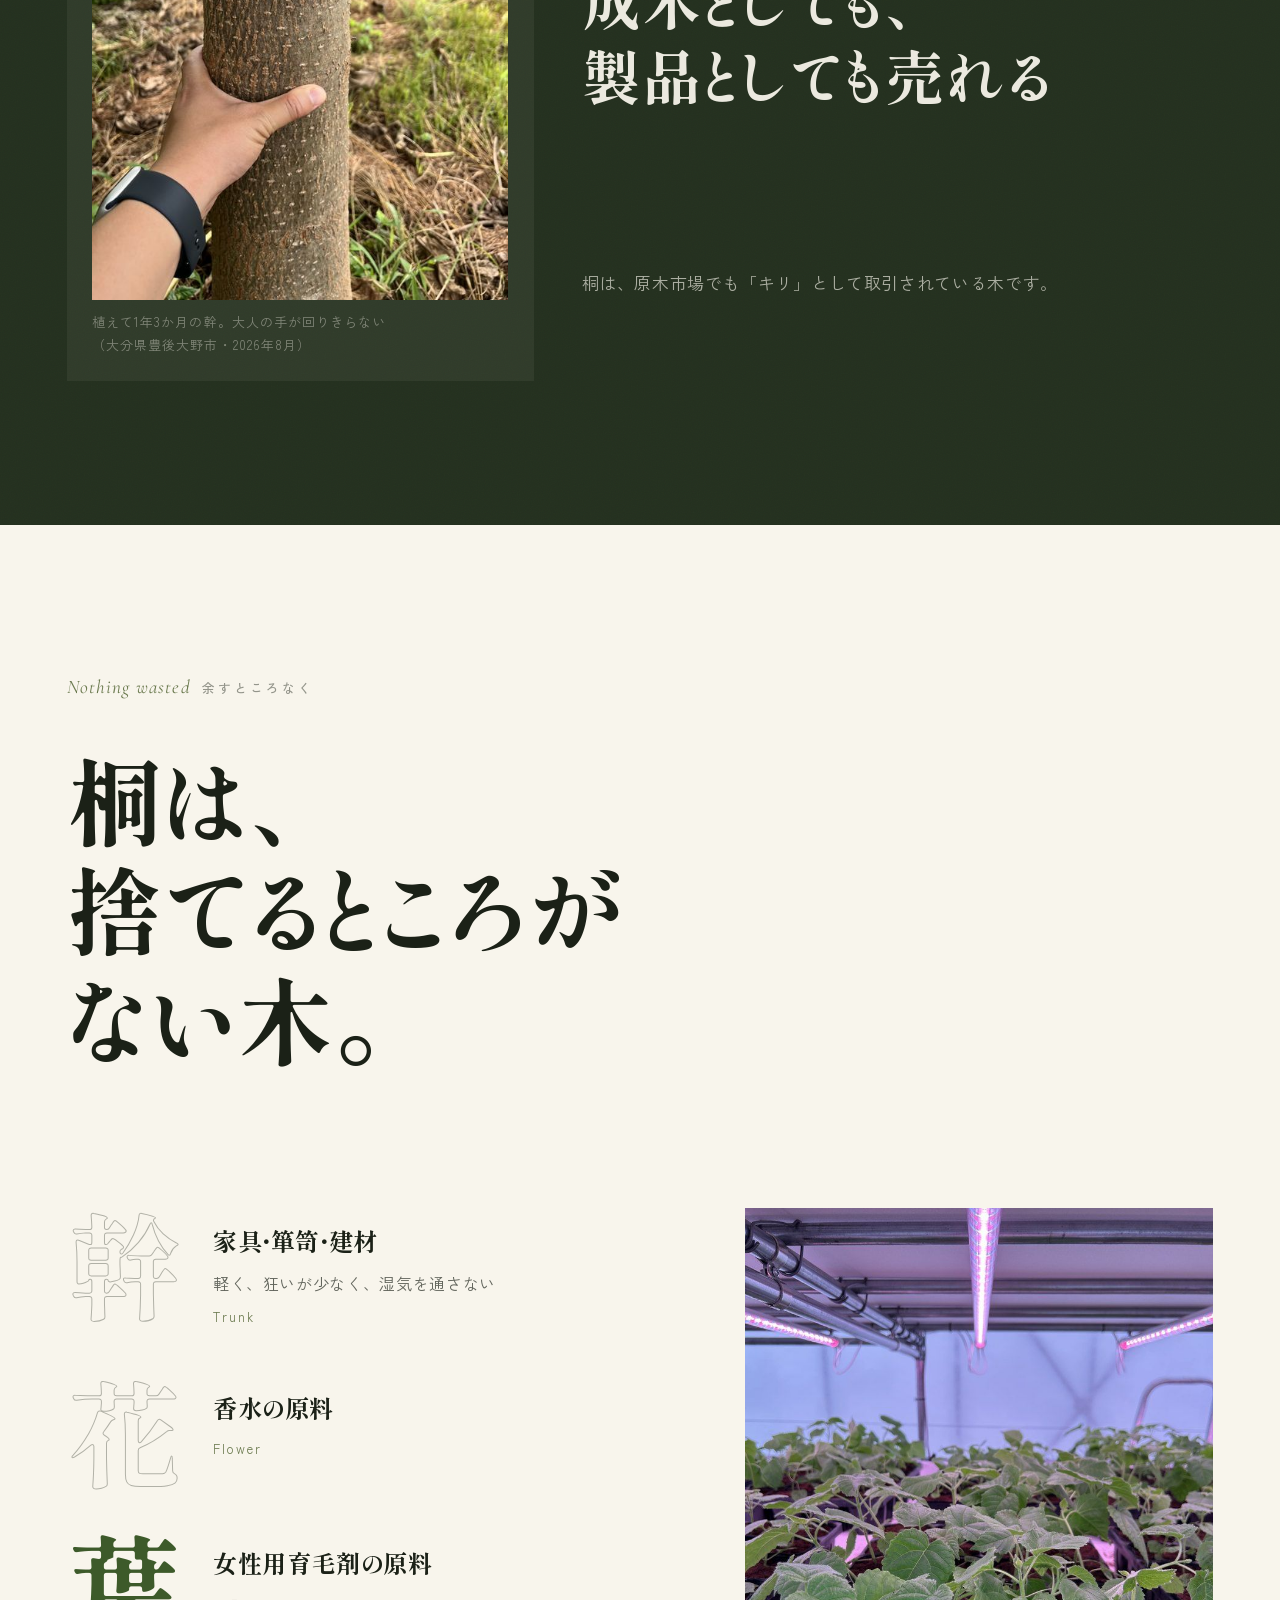
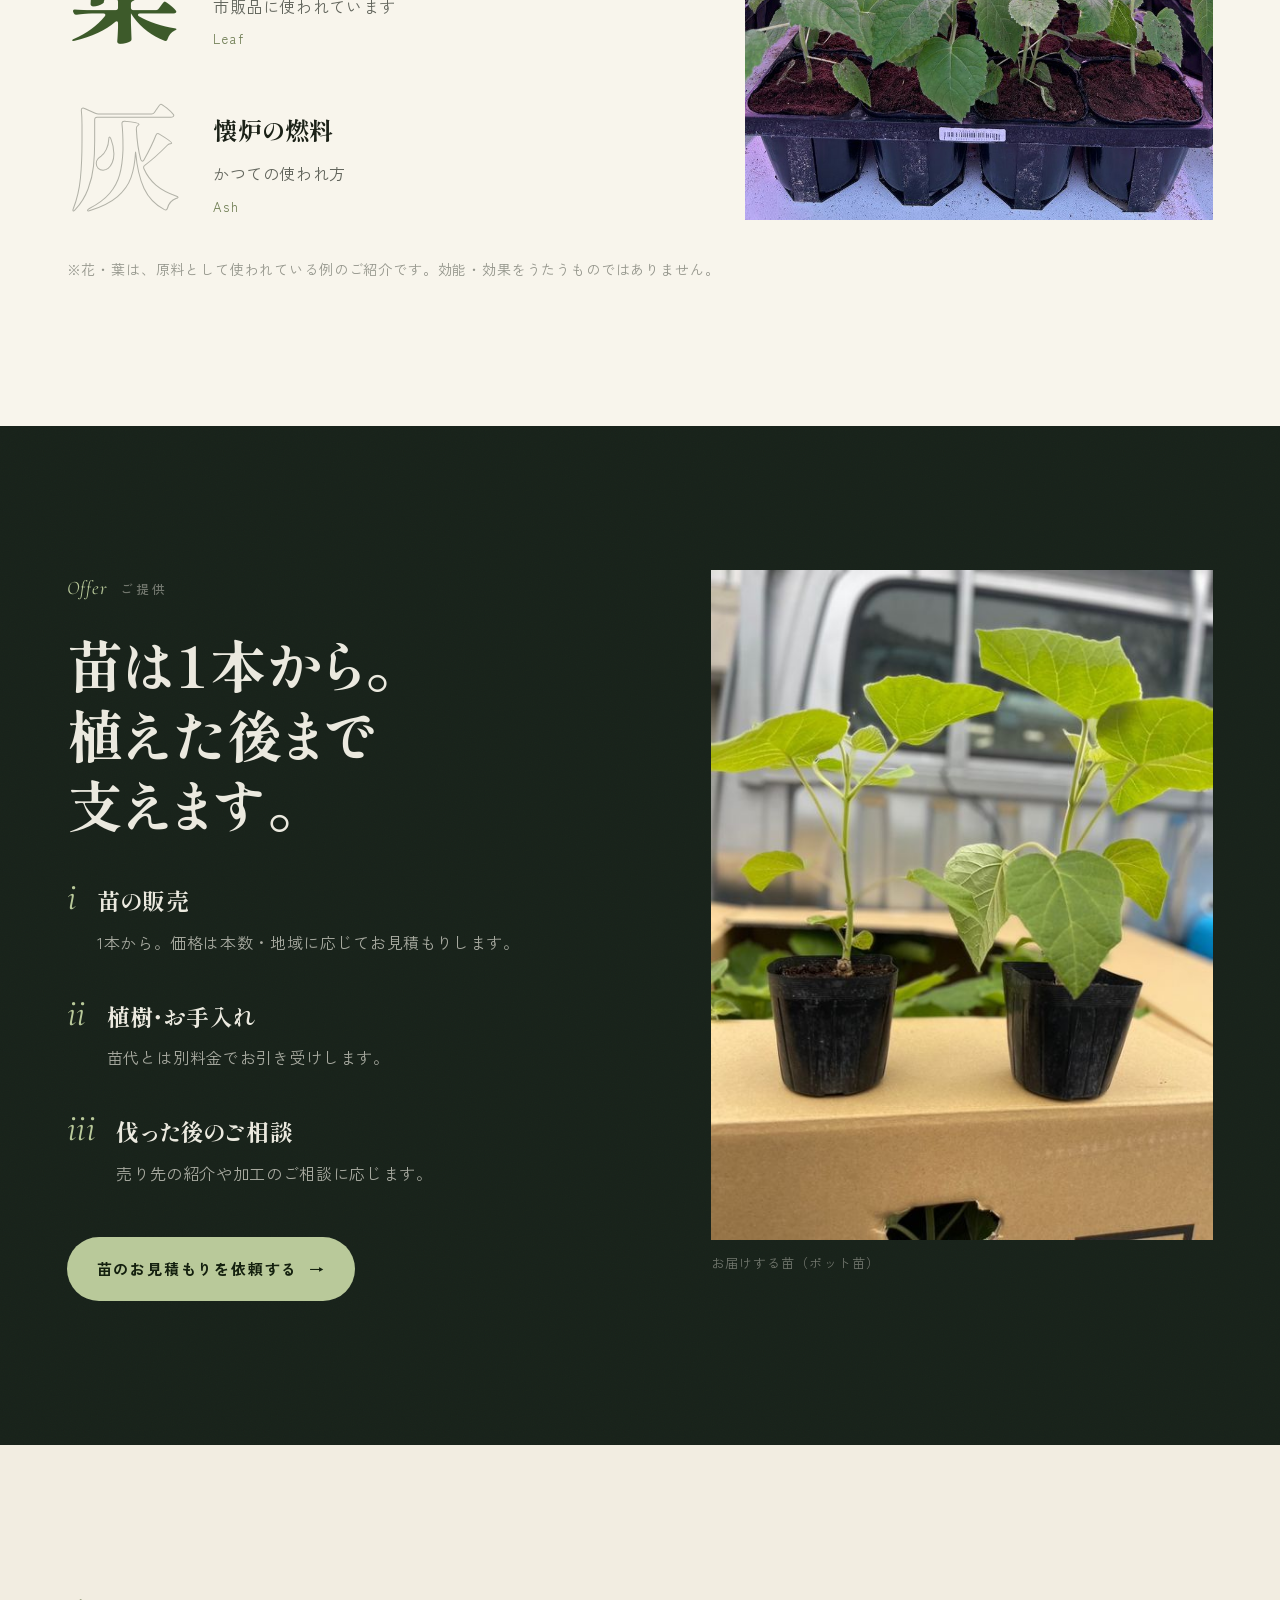
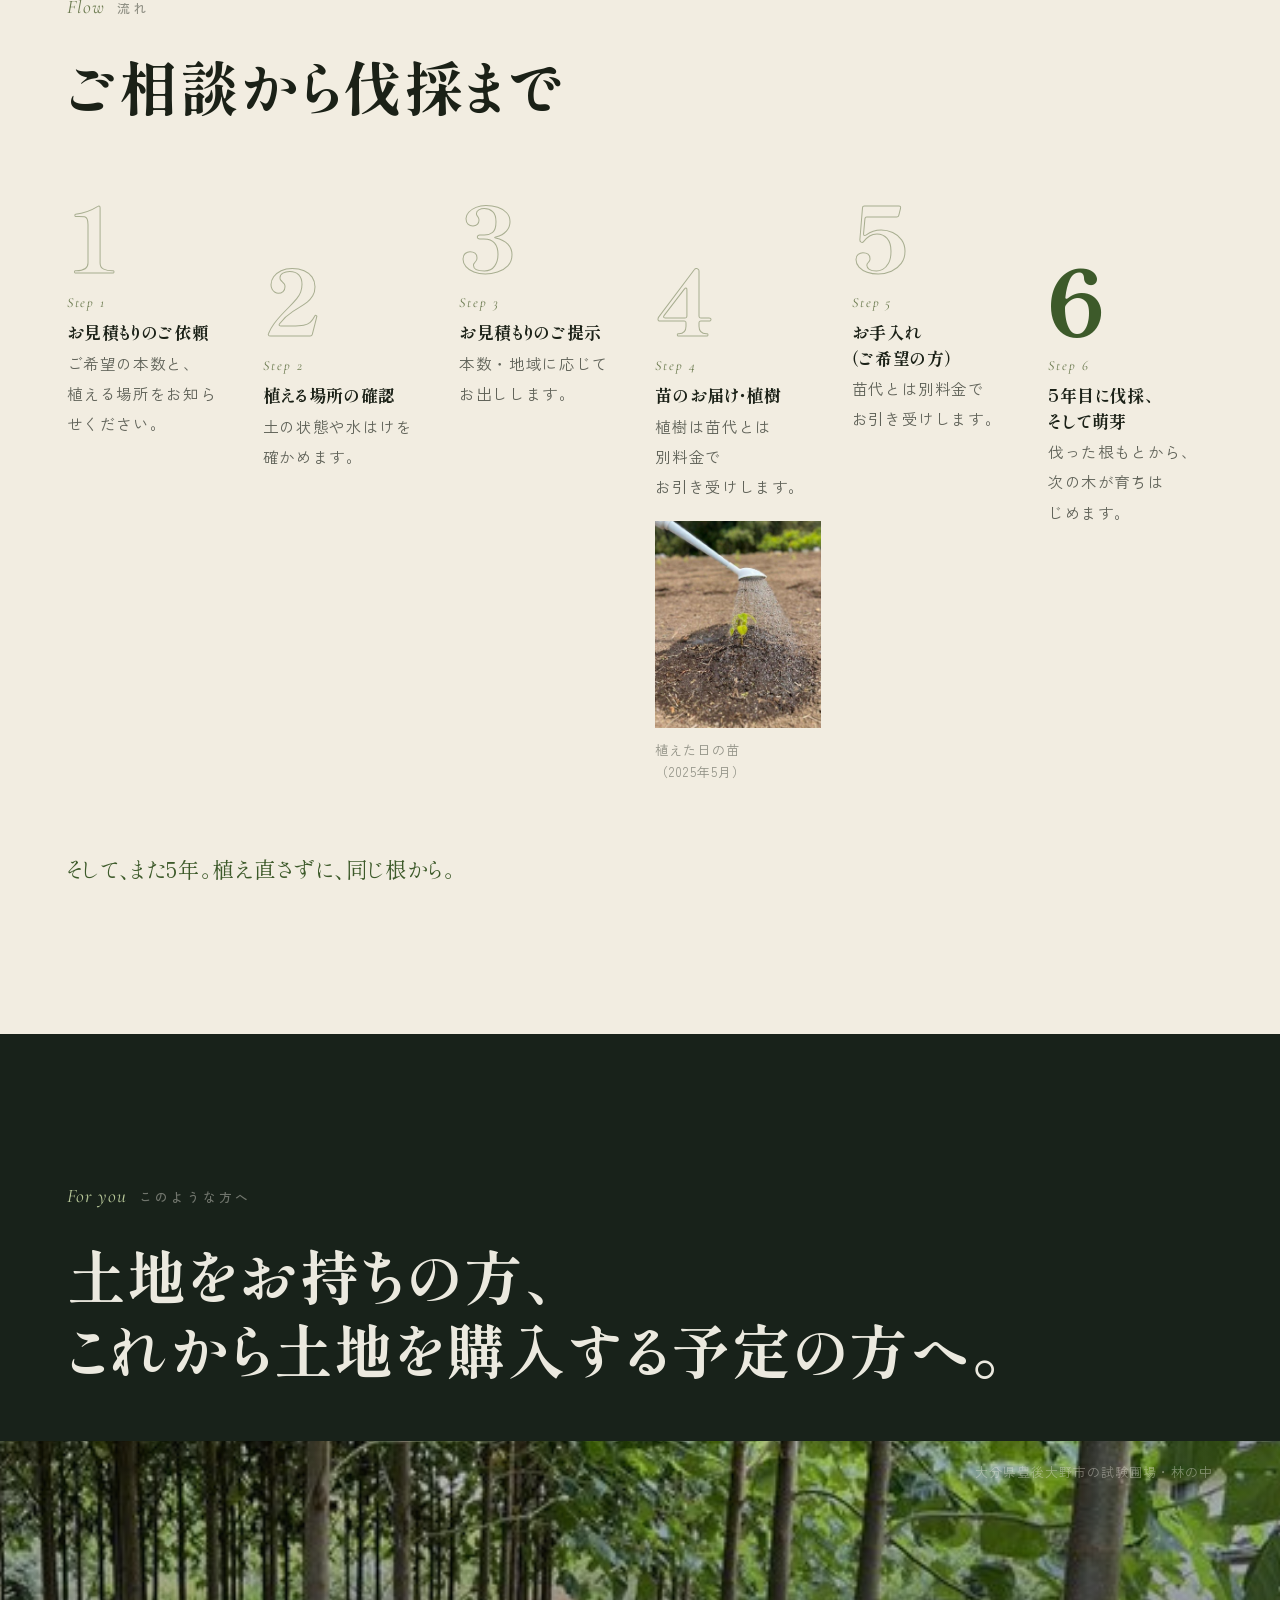
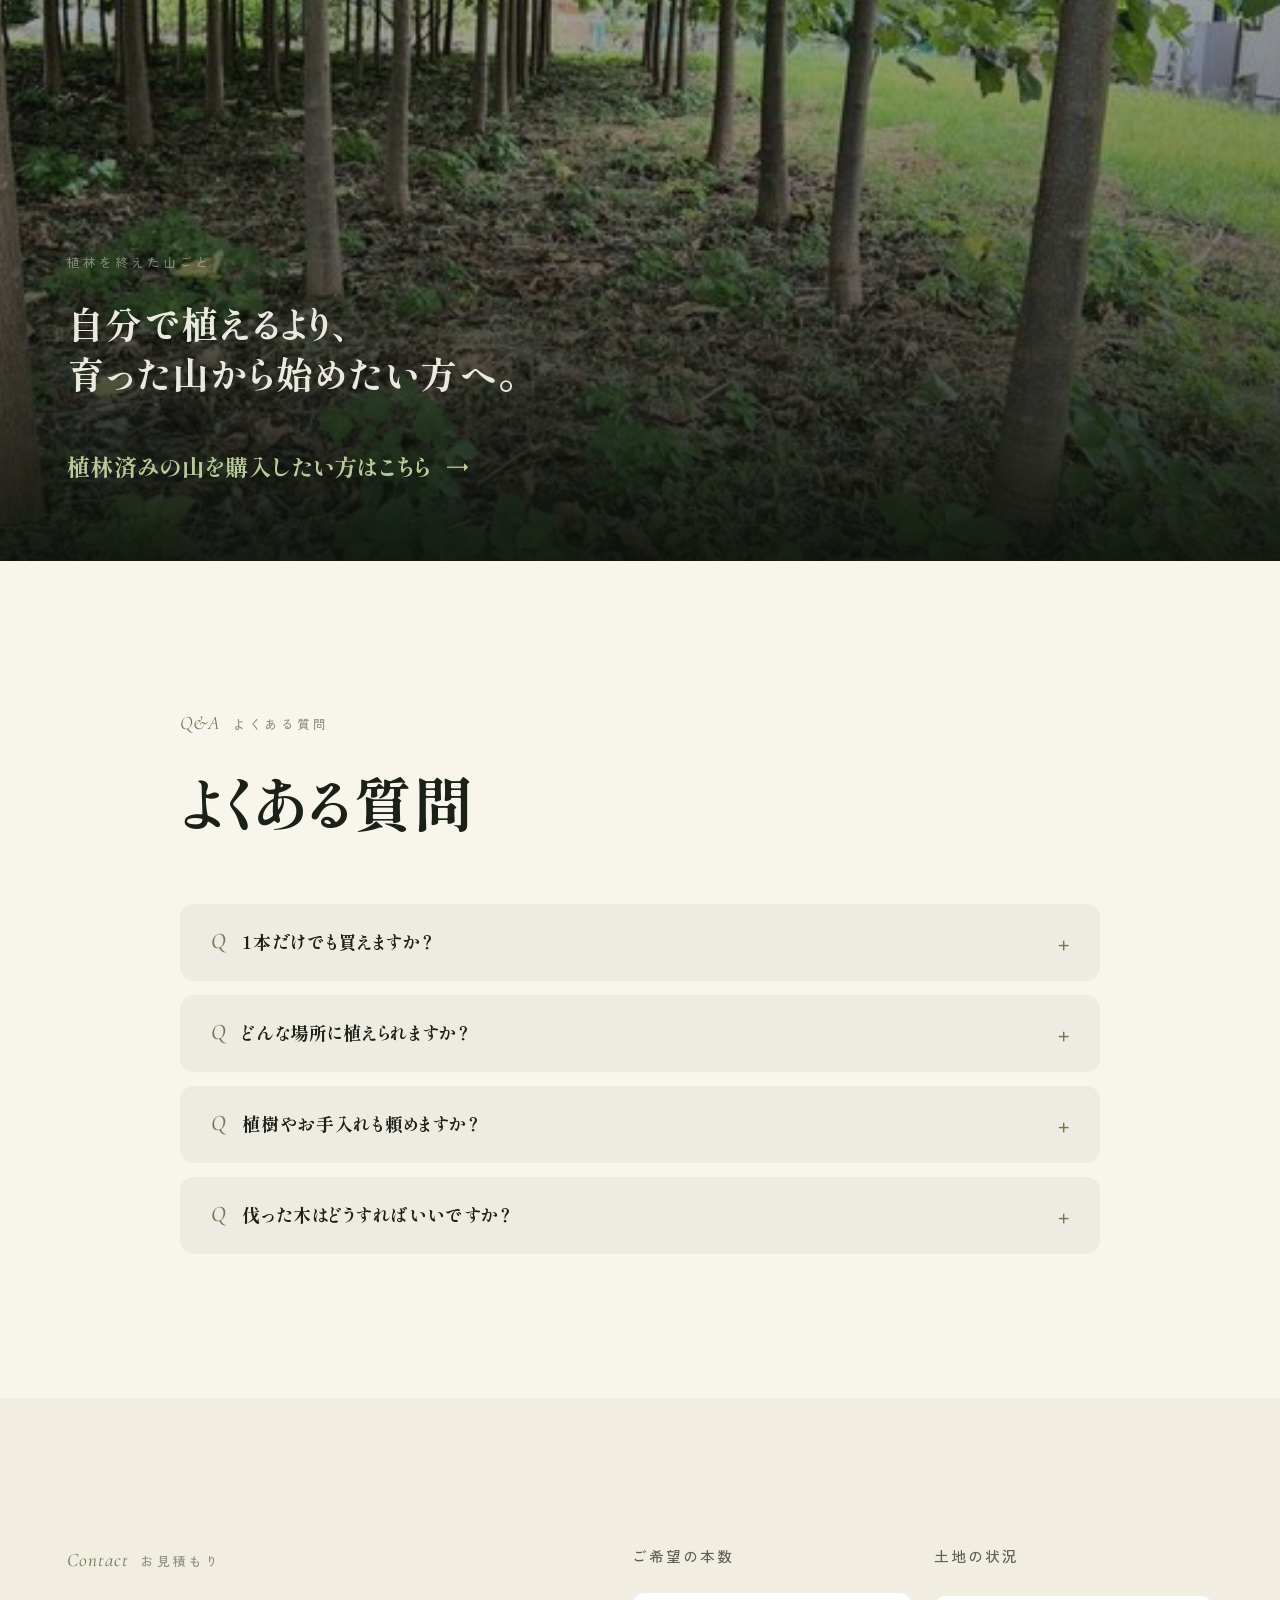
==== commit e4c18cbb: "差し替え待ちを整理・山林LPに額縁と七夕の短冊 - 計測日・萌芽の写真・伐採回数・病気の欄の目印を外した（萌芽は説明と線画のまま） - 病気の発生なしの欄を消した（LPに病気の数字は載せない） - 山" ====
--- a/nae/index.html
+++ b/nae/index.html
@@ -154,7 +154,7 @@
           <div><dt>幹回り</dt><dd><span data-count="72">72</span><small>cm</small></dd></div>
         </dl>
         <p class="lead" data-reveal>直径にすると、約23cm。</p>
-        <p class="src" data-reveal style="margin-top:1em">徳島県吉野川市（開発者の圃場）での実測。当社資料（2026年8月）に記録。<span class="todo">計測日</span></p>
+        <p class="src" data-reveal style="margin-top:1em">徳島県吉野川市（開発者の圃場）での実測。当社資料（2026年8月）に記録。</p>
       </div>
 
       <div data-show="0">
@@ -205,7 +205,6 @@
       </div>
       <p class="lead" data-reveal>伐採後は植え直さず、根から萌芽して再び育ちます。植え直しの費用と手間がかかりません。</p>
       <p class="define" data-reveal><dfn>萌芽（ほうが）</dfn>── 伐った切り株の根もとから、新しい芽が伸びてくること。</p>
-      <p class="note" data-reveal style="margin-top:2em"><span class="todo">写真：伐採後の切り株から萌芽した様子</span></p>
     </div>
     <svg class="sprout" viewBox="0 0 400 400" role="img" aria-label="伐った切り株の根もとから新しい芽が伸びる様子の線画">
       <ellipse class="ring" cx="200" cy="300" rx="120" ry="26" pathLength="1"/>
@@ -239,7 +238,7 @@
     <figure><img src="img/house-pots-sm.jpg" alt="ビニールハウスの中にポット苗が並ぶ様子" loading="lazy"><figcaption class="cap">ポットで育てる苗</figcaption></figure>
     <figure><img src="img/house-leaves-lg.jpg" alt="大きく広がった苗の葉" loading="lazy"><figcaption class="cap">育苗ハウス・葉の広がり（2026年9月）</figcaption></figure>
   </div>
-  <div class="wrap compare">
+  <div class="wrap compare compare--one">
     <div data-reveal>
       <h3>成長力が高い</h3>
       <p class="src">1年あたりに幹が太る幅（地上1.3mの直径）</p>
@@ -252,10 +251,6 @@
         <li><span class="who">チェコ（5年）</span><span class="gbar"><i style="--w:9%"></i></span><span class="v">0.7cm</span></li>
       </ul>
       <p class="src" style="margin-top:1.2em">当社分は自社の実測（幹回りを円周率で割って直径に換算）。海外は公開されている研究の値。（ ）は調査年数。当社資料（2026年8月）より。</p>
-    </div>
-    <div data-reveal data-delay="2">
-      <h3>これまで病気の発生なし</h3>
-      <p class="lead"><span class="todo">◯年間・◯本の栽培実績</span></p>
     </div>
   </div>
 </section>
--- a/nae/assets/lp.css
+++ b/nae/assets/lp.css
@@ -442,3 +442,6 @@
   .stage__frame img{transform:none}
   .hero__media img{transform:none}
 }
+
+/* ★2026-10-01 夜②：病気の欄を消したので比較は1列 */
+@media (min-width:900px){.compare--one{grid-template-columns:minmax(0,760px)}}
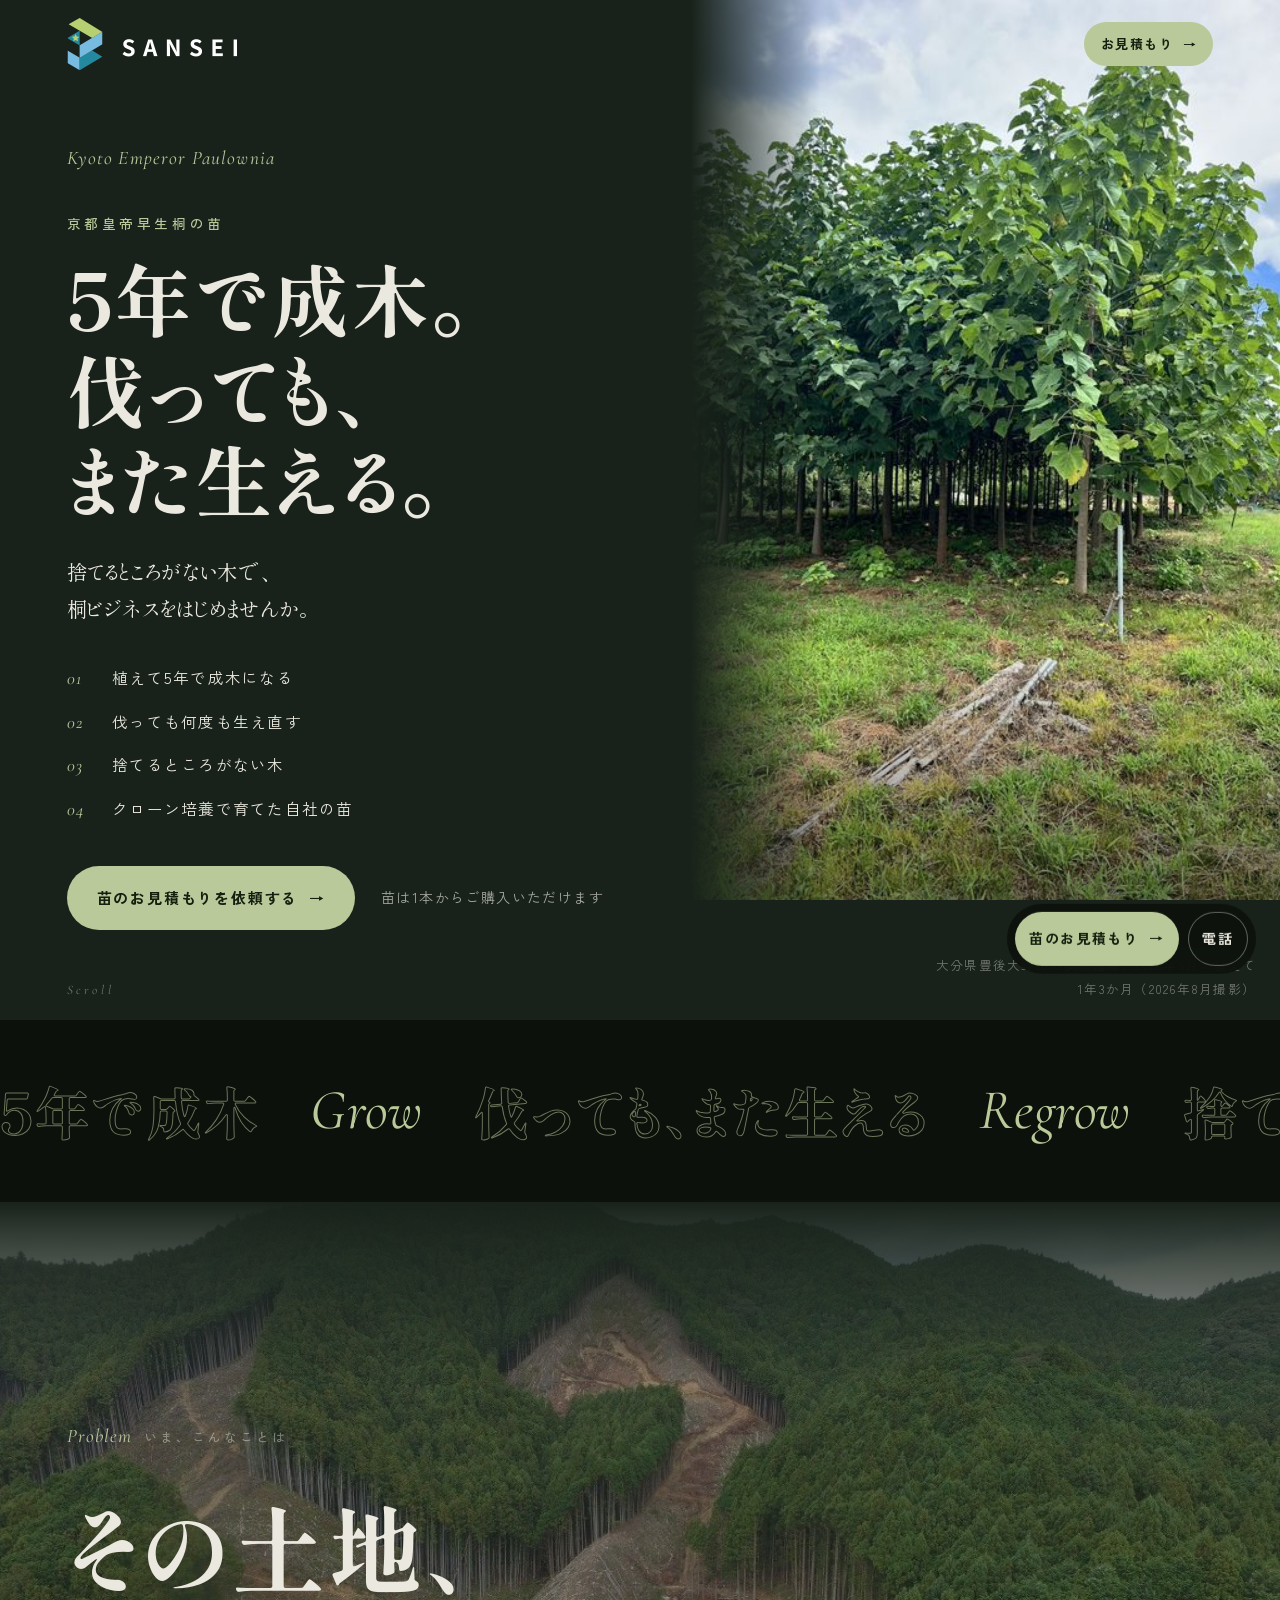
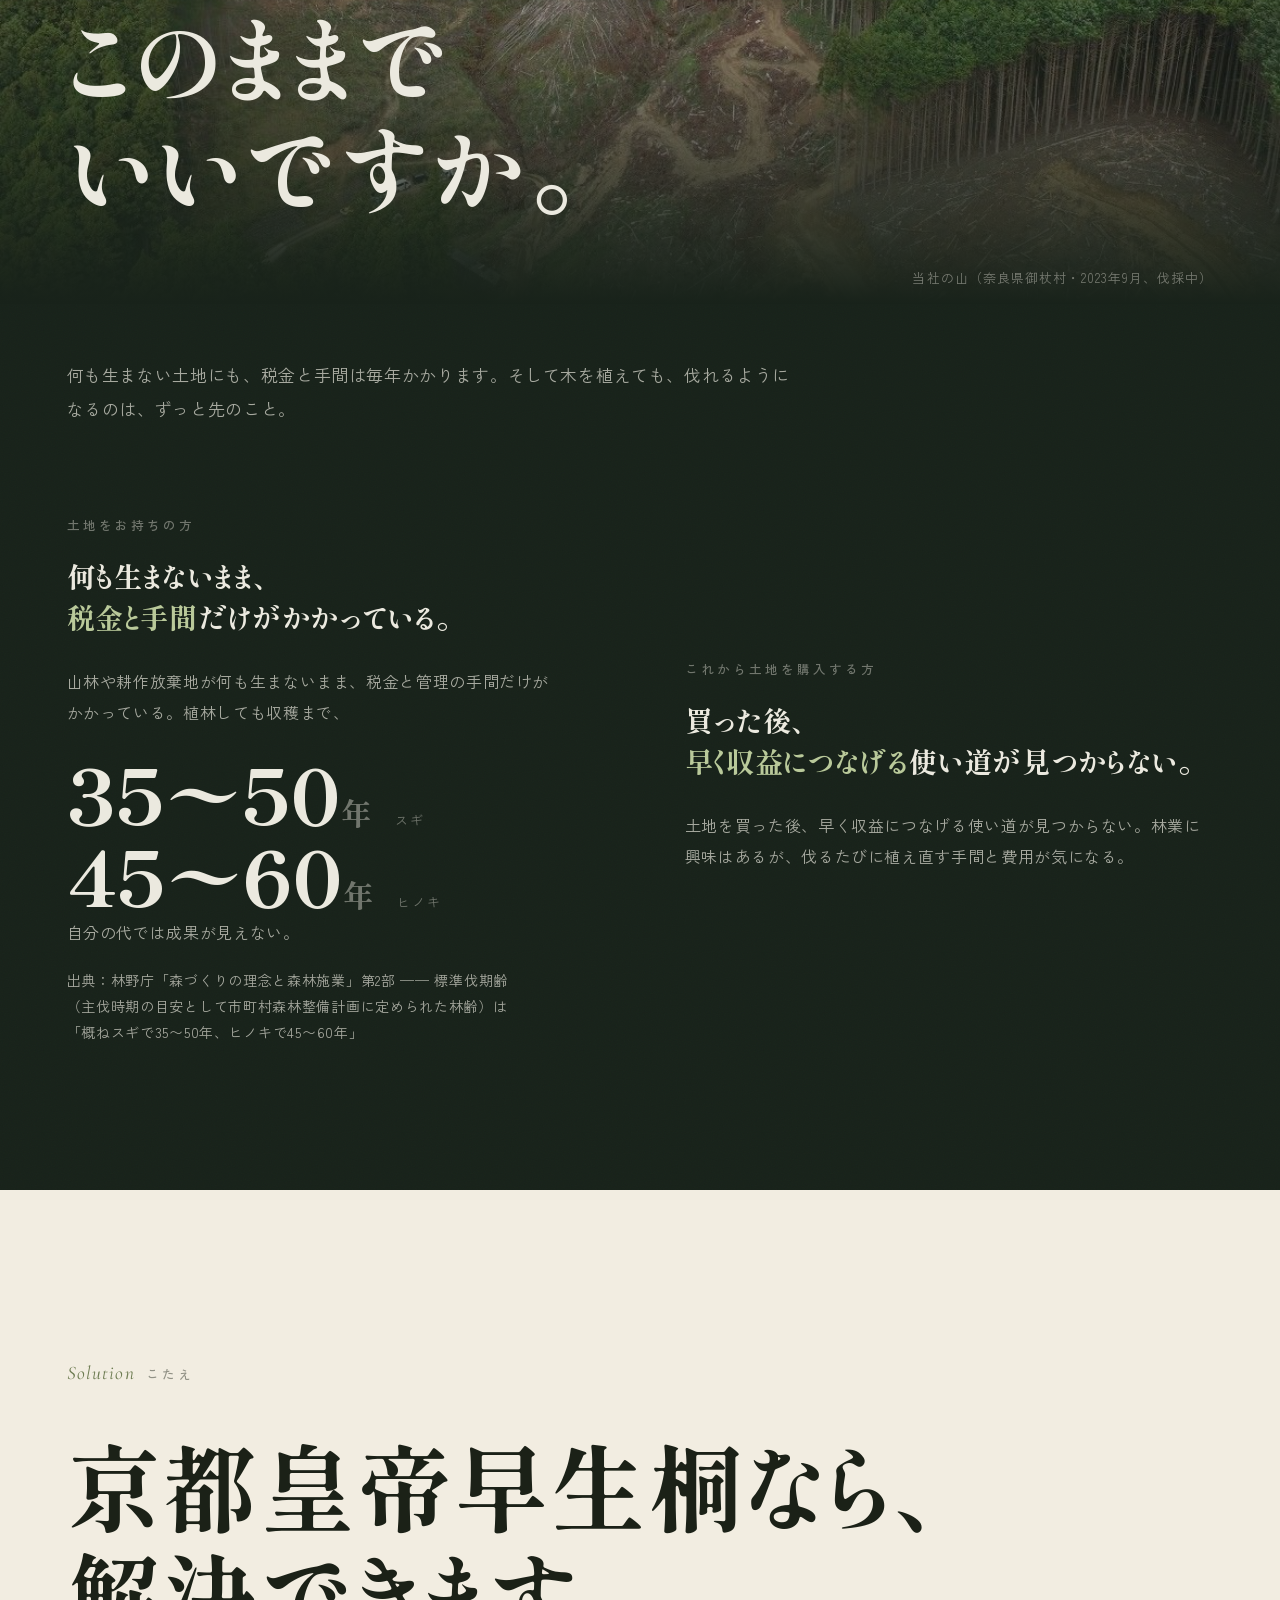
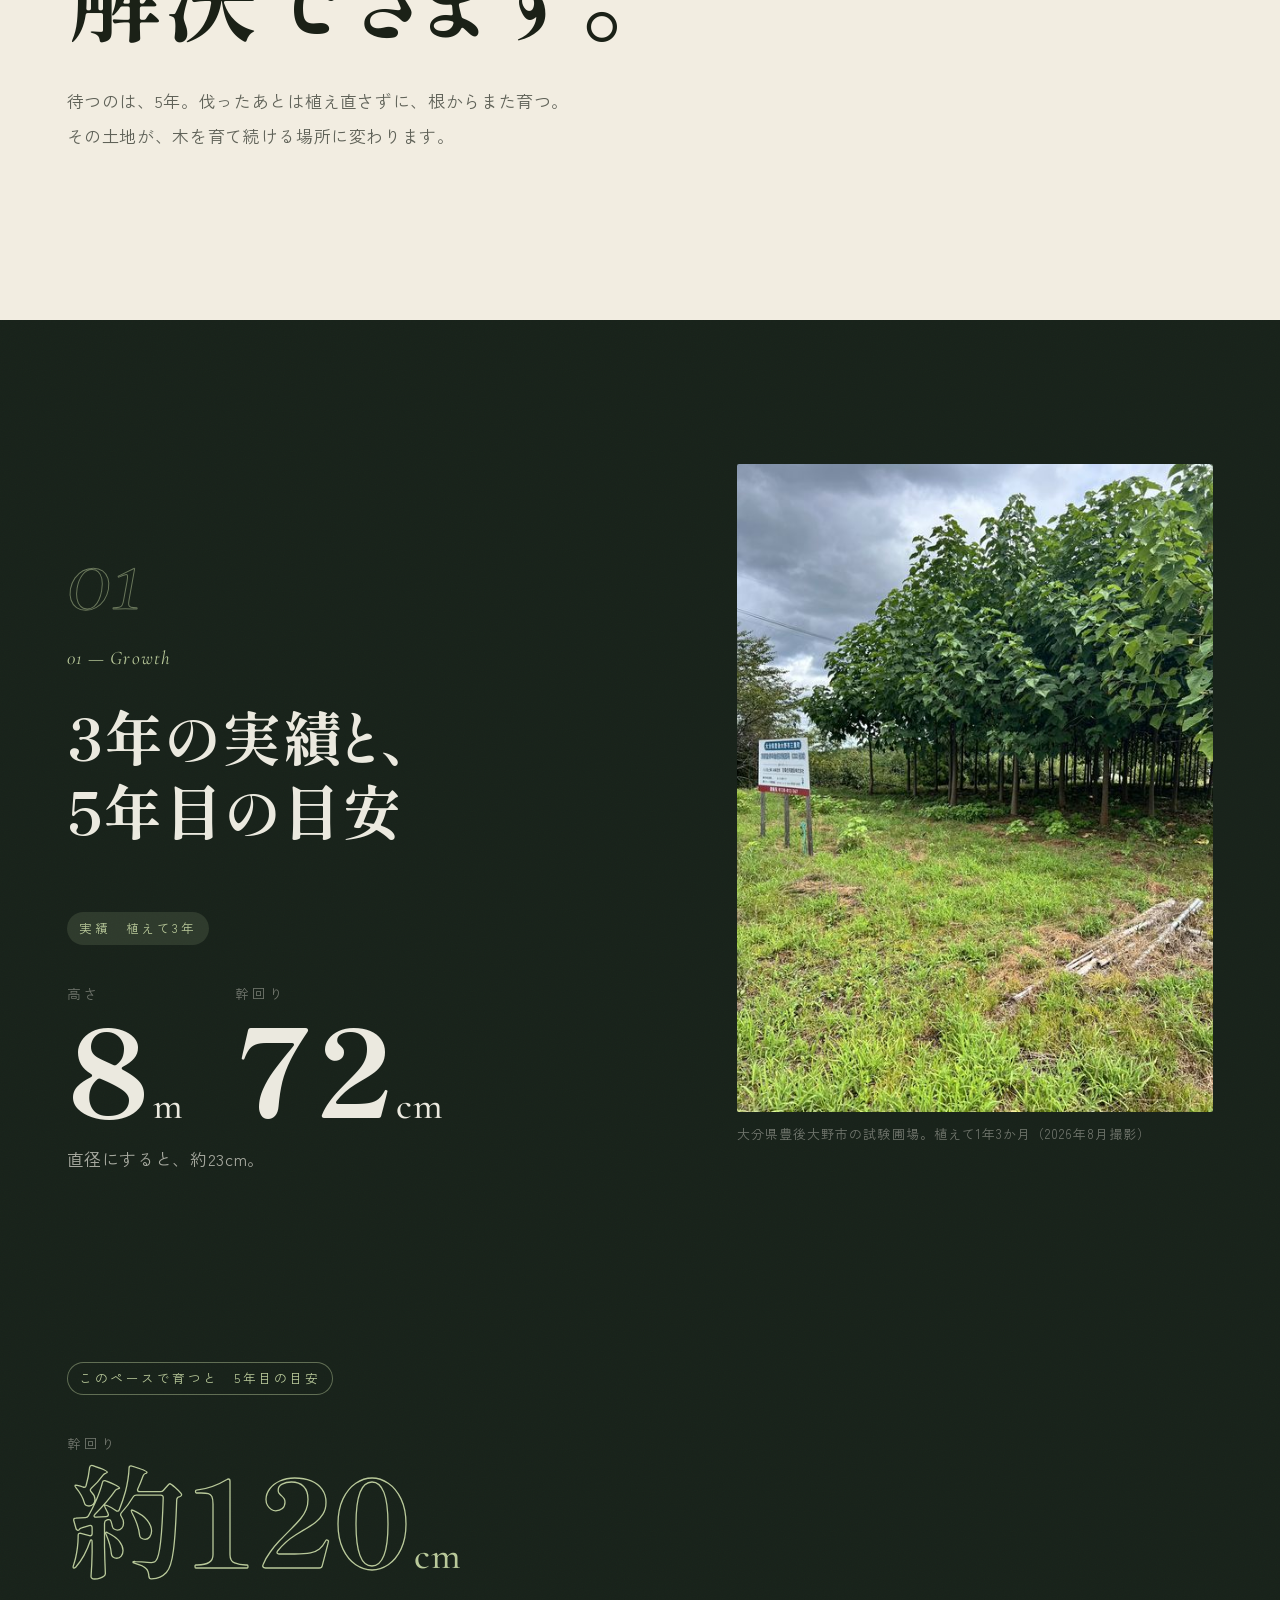
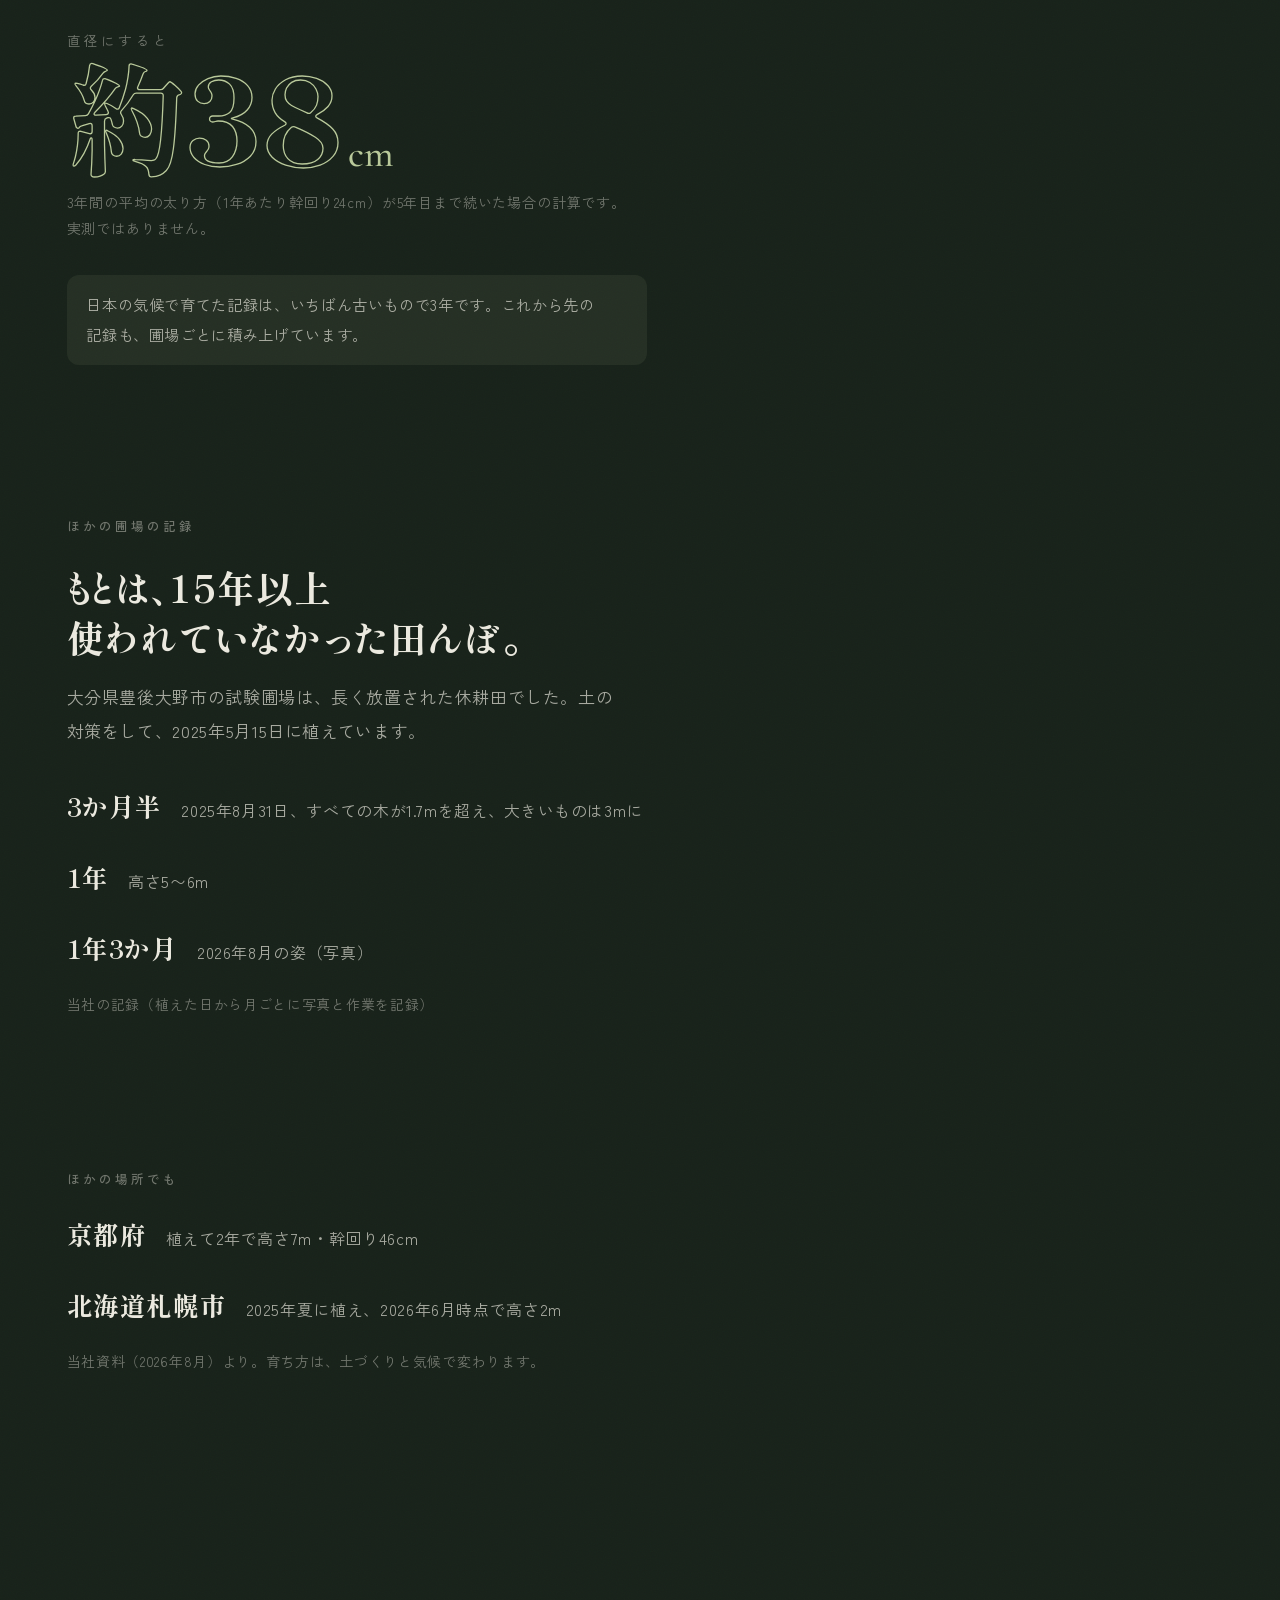
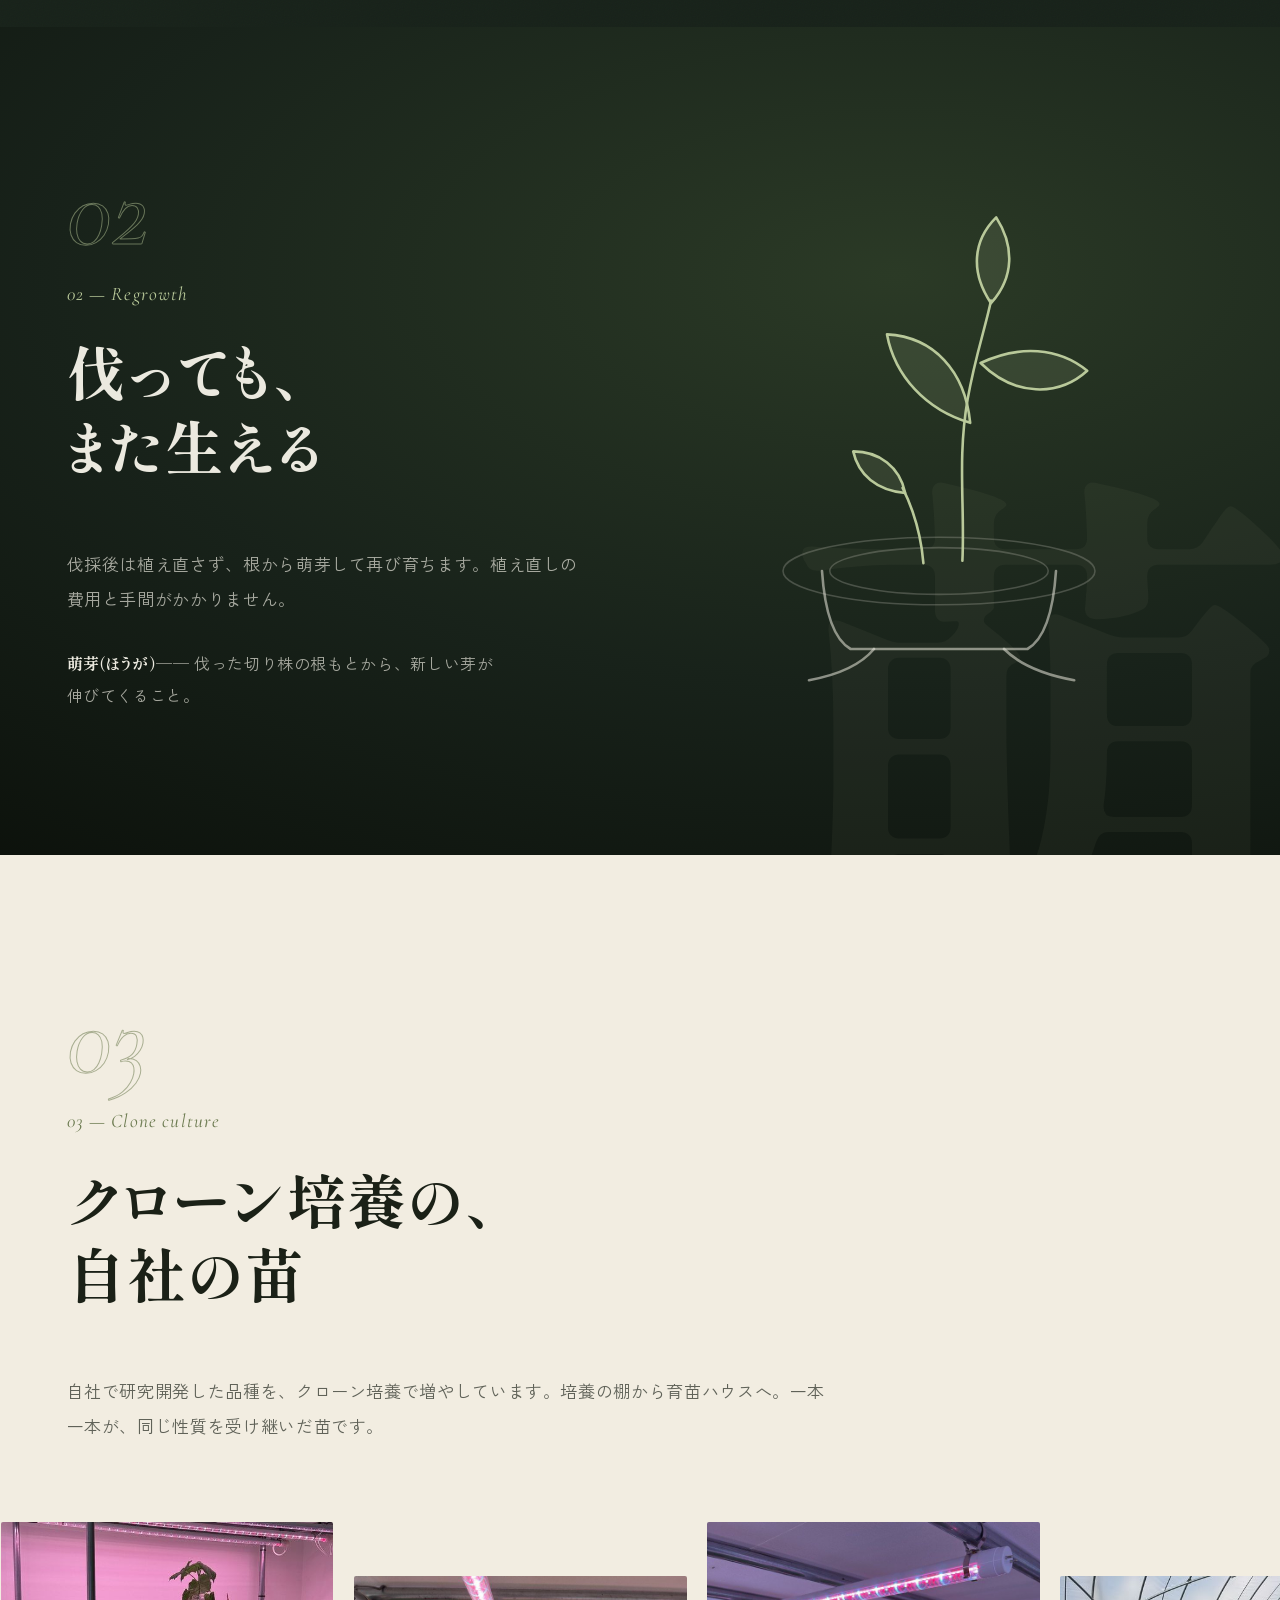
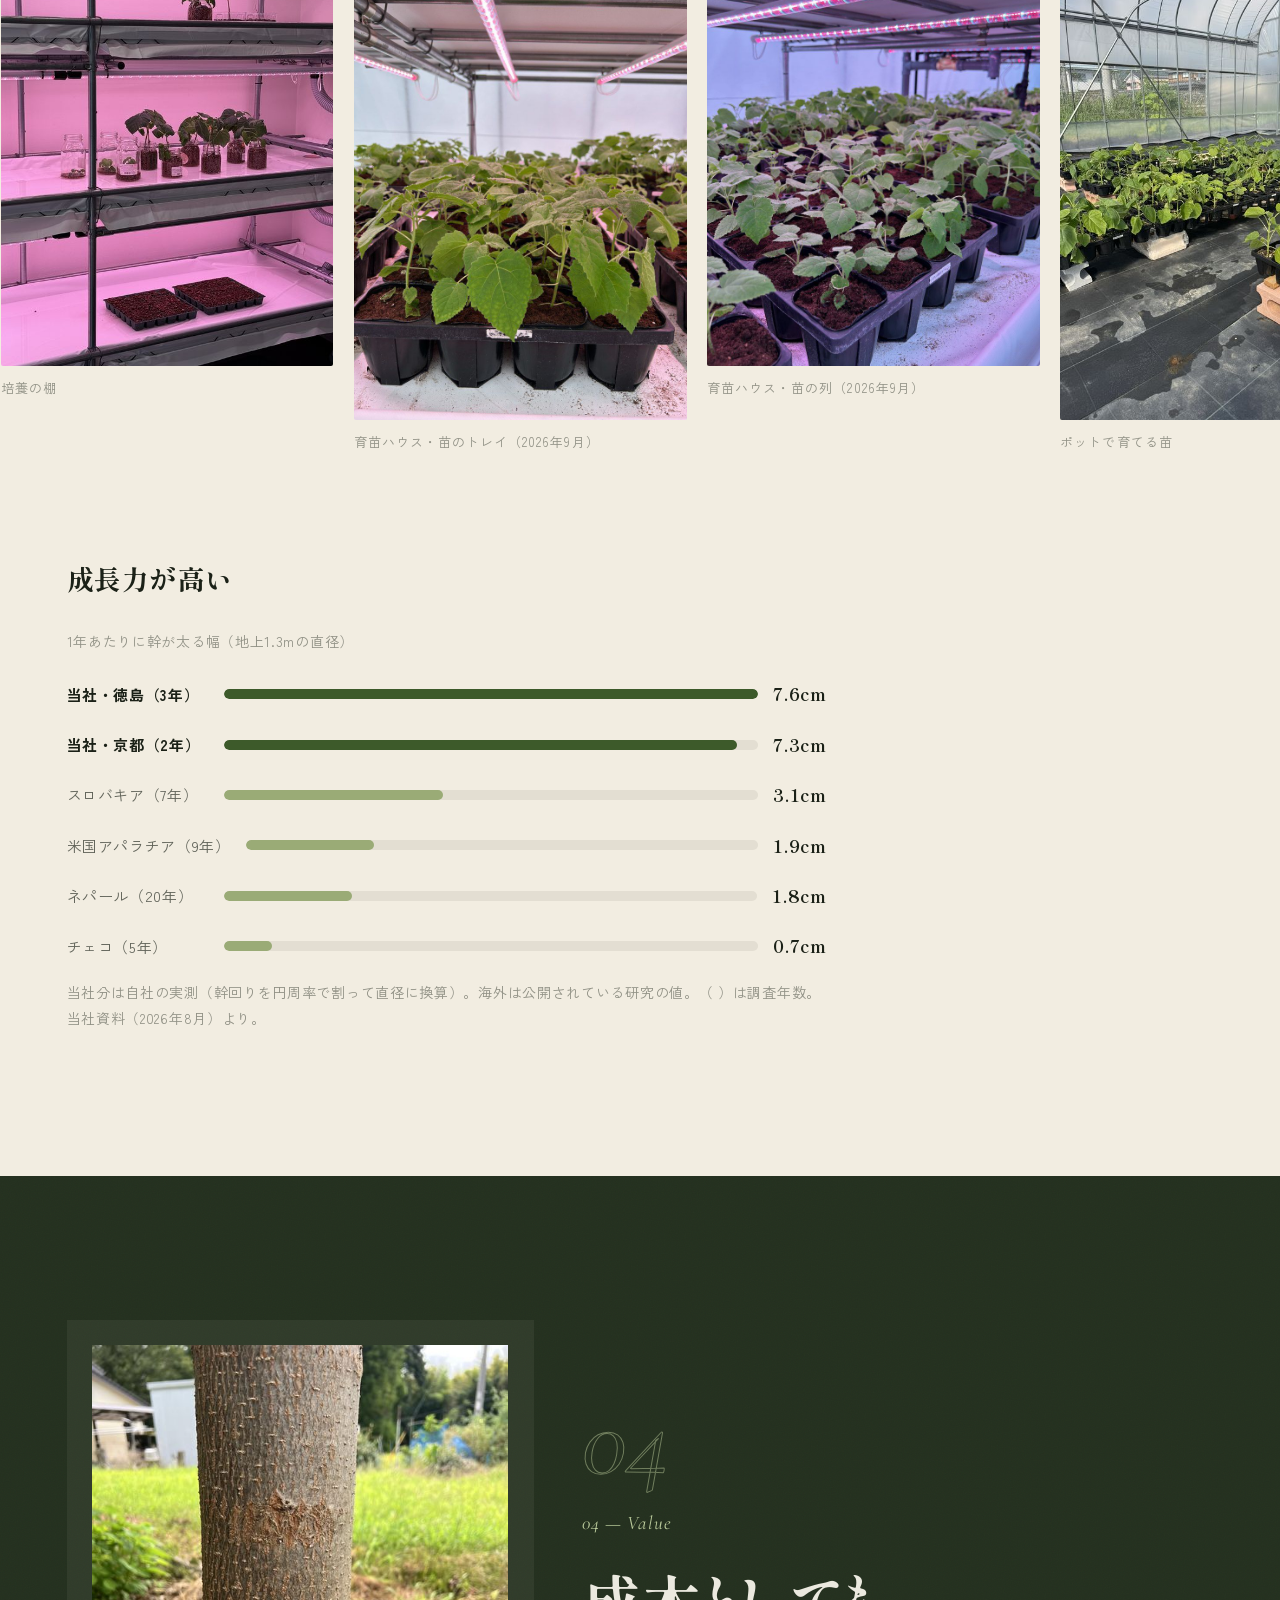
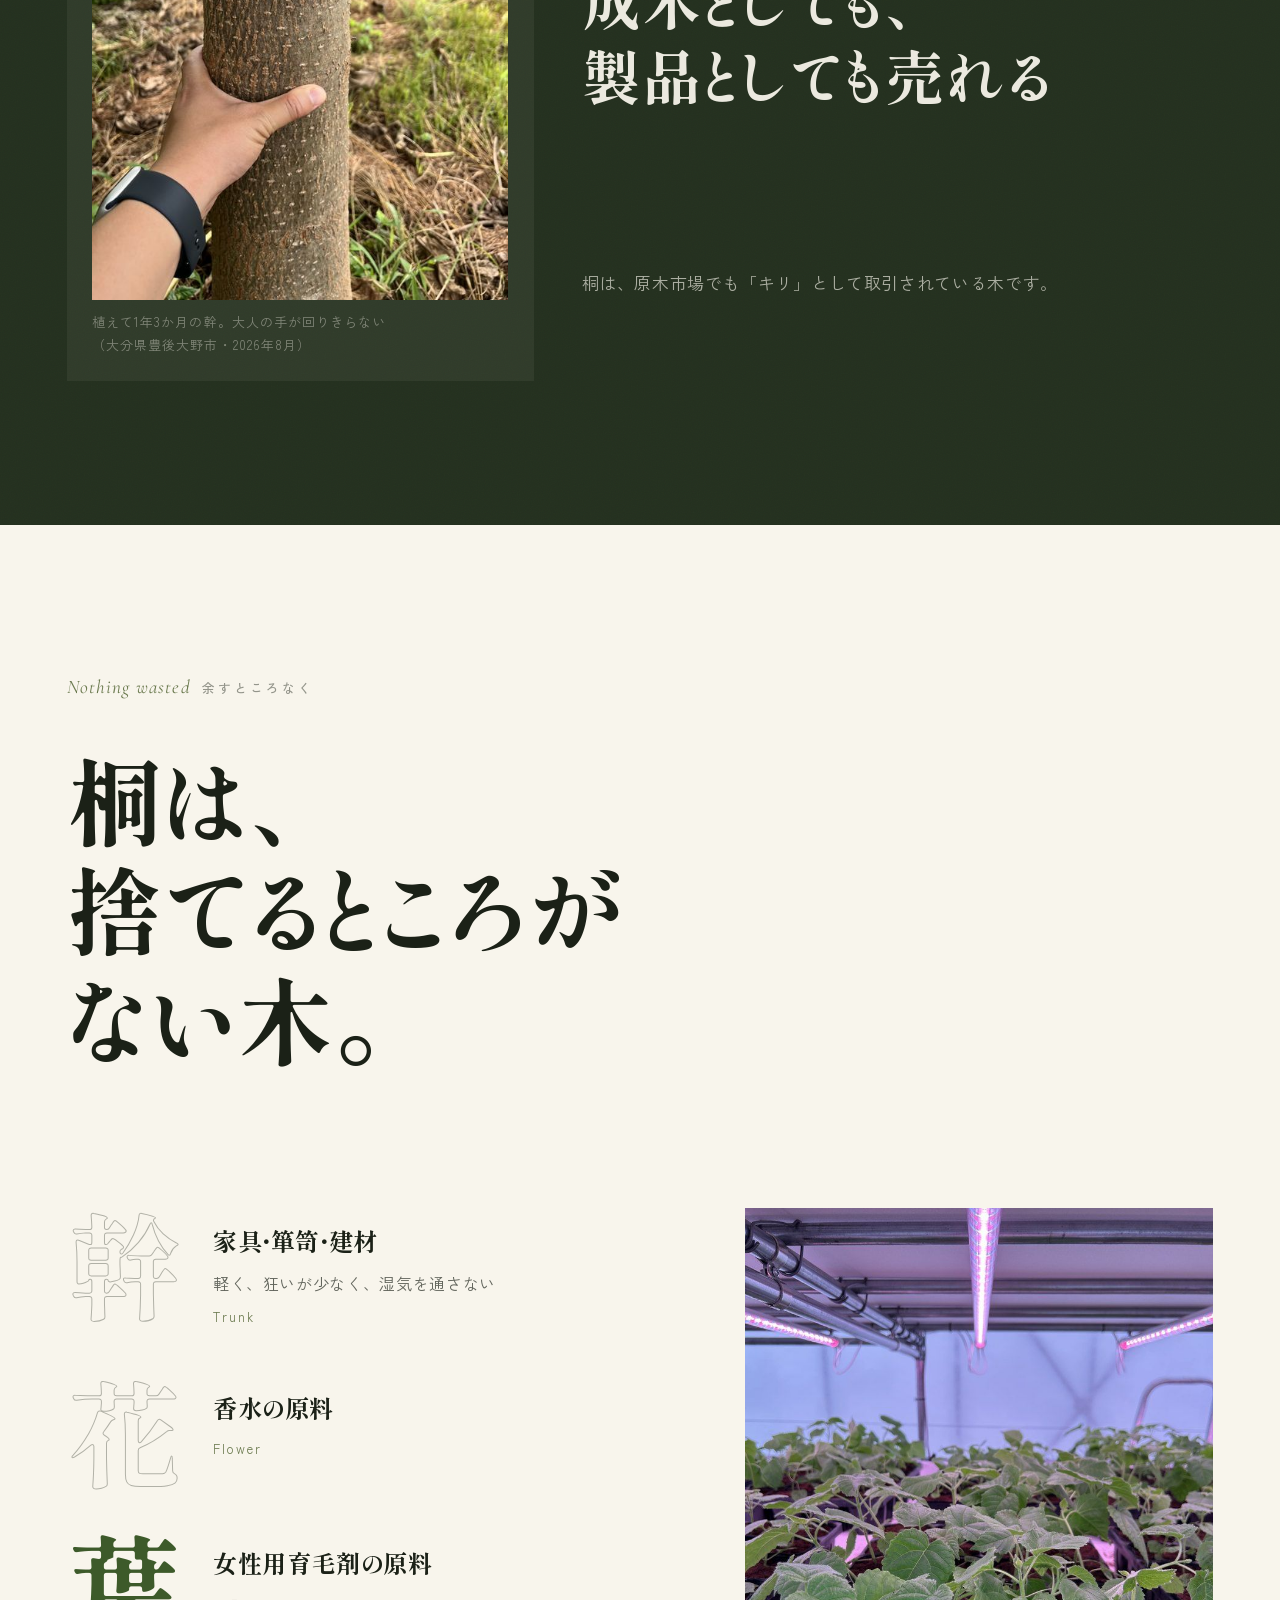
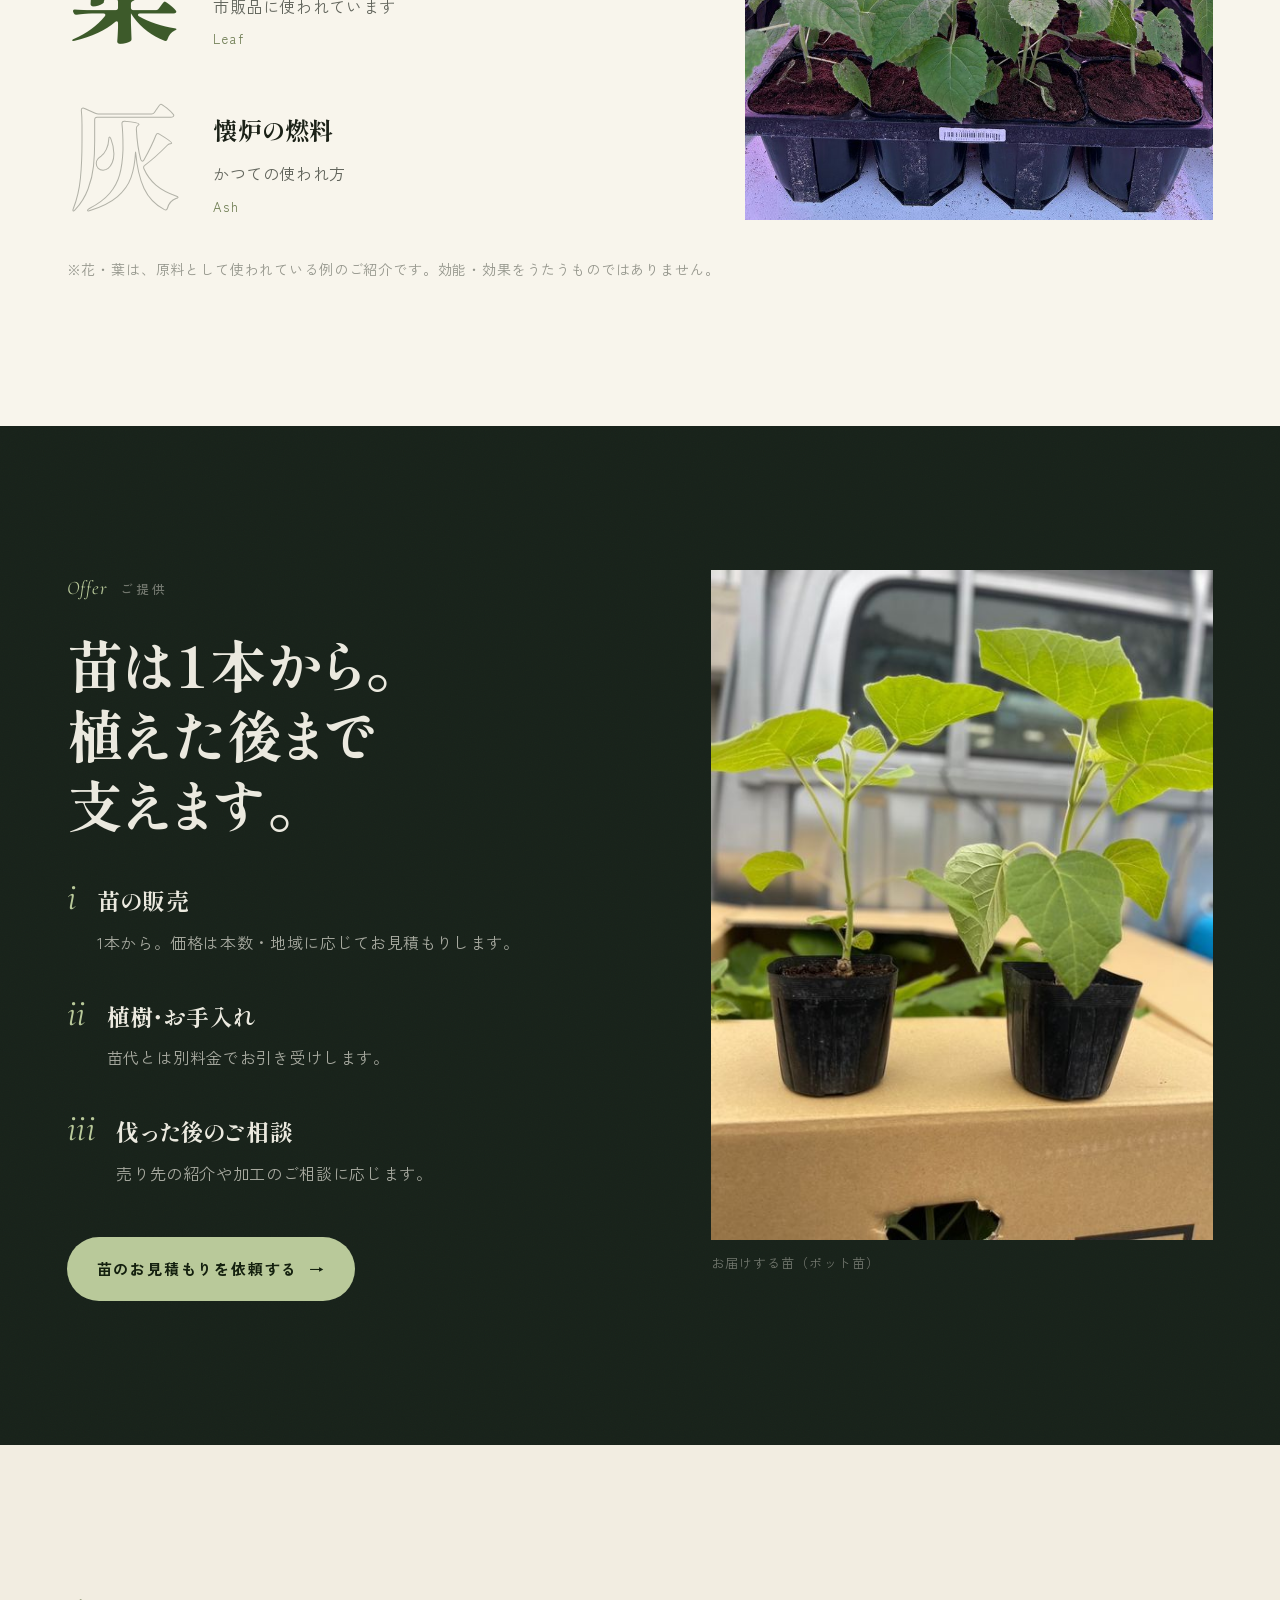
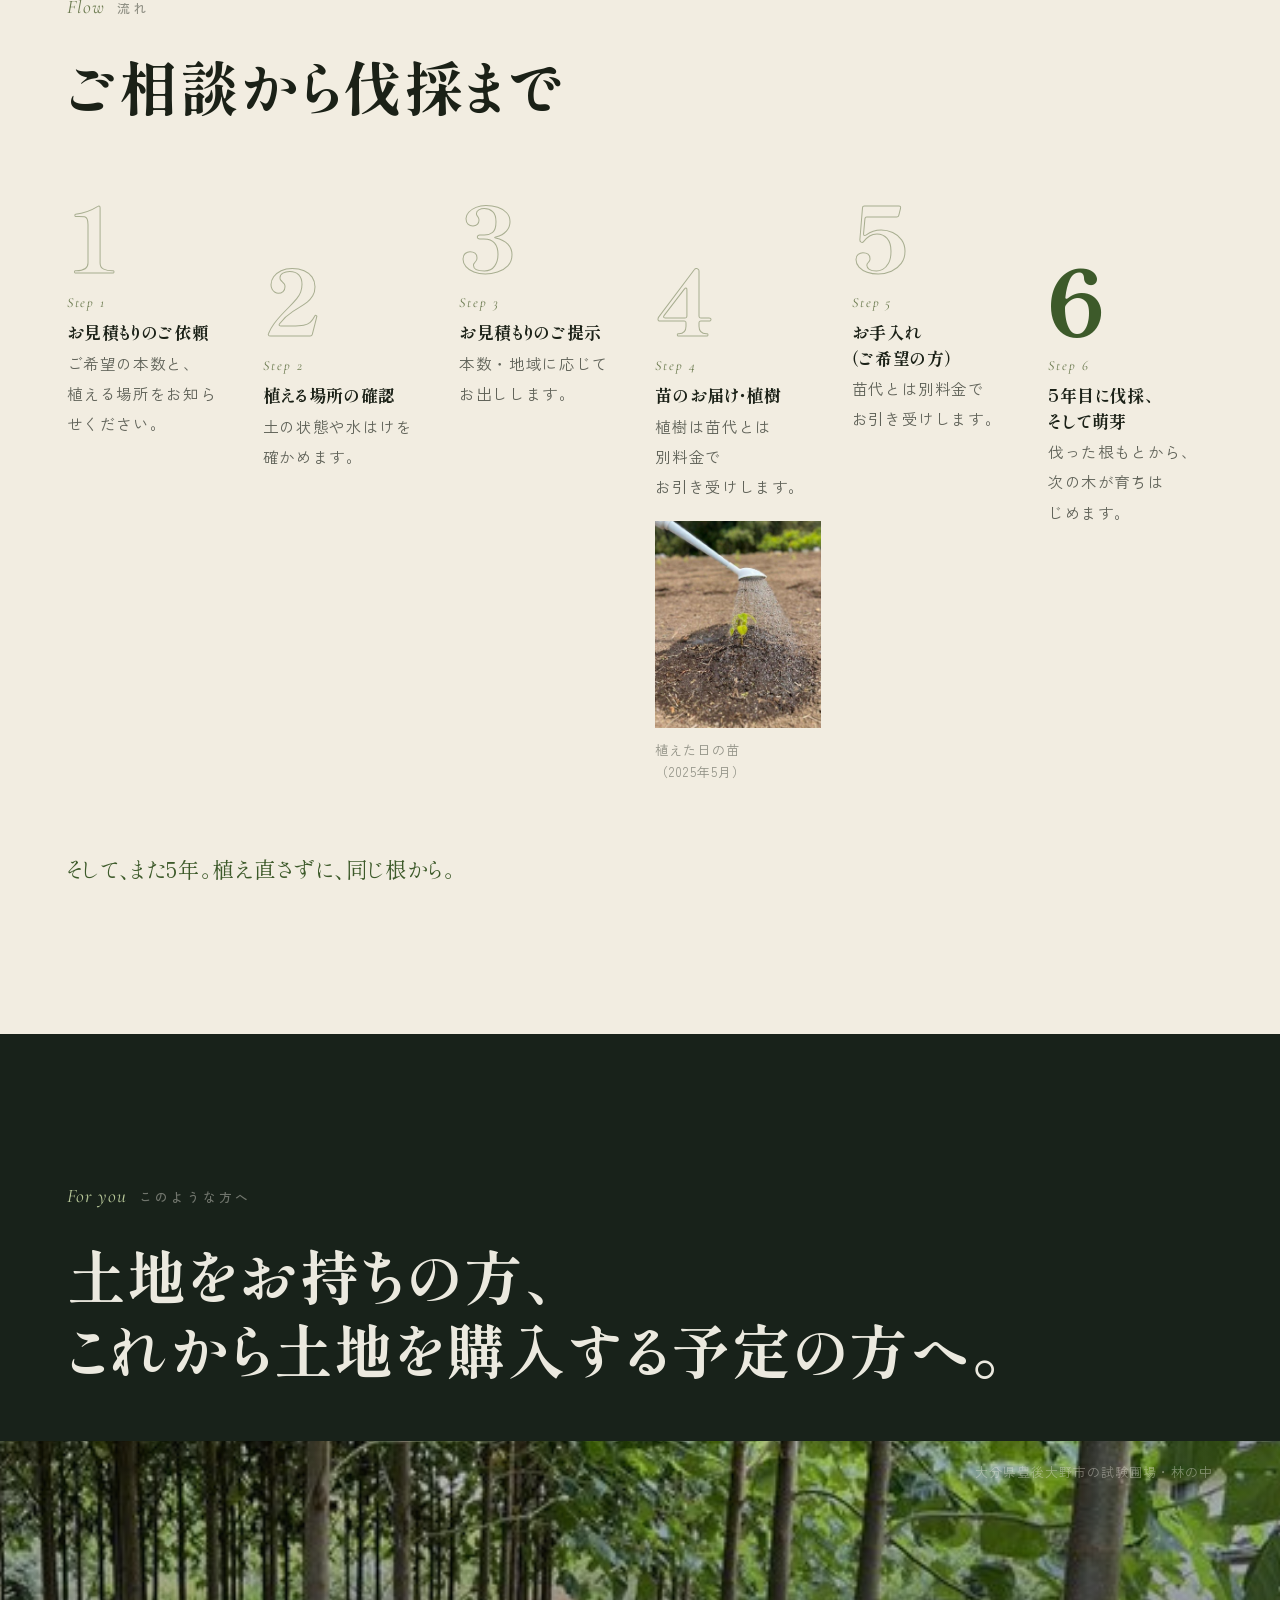
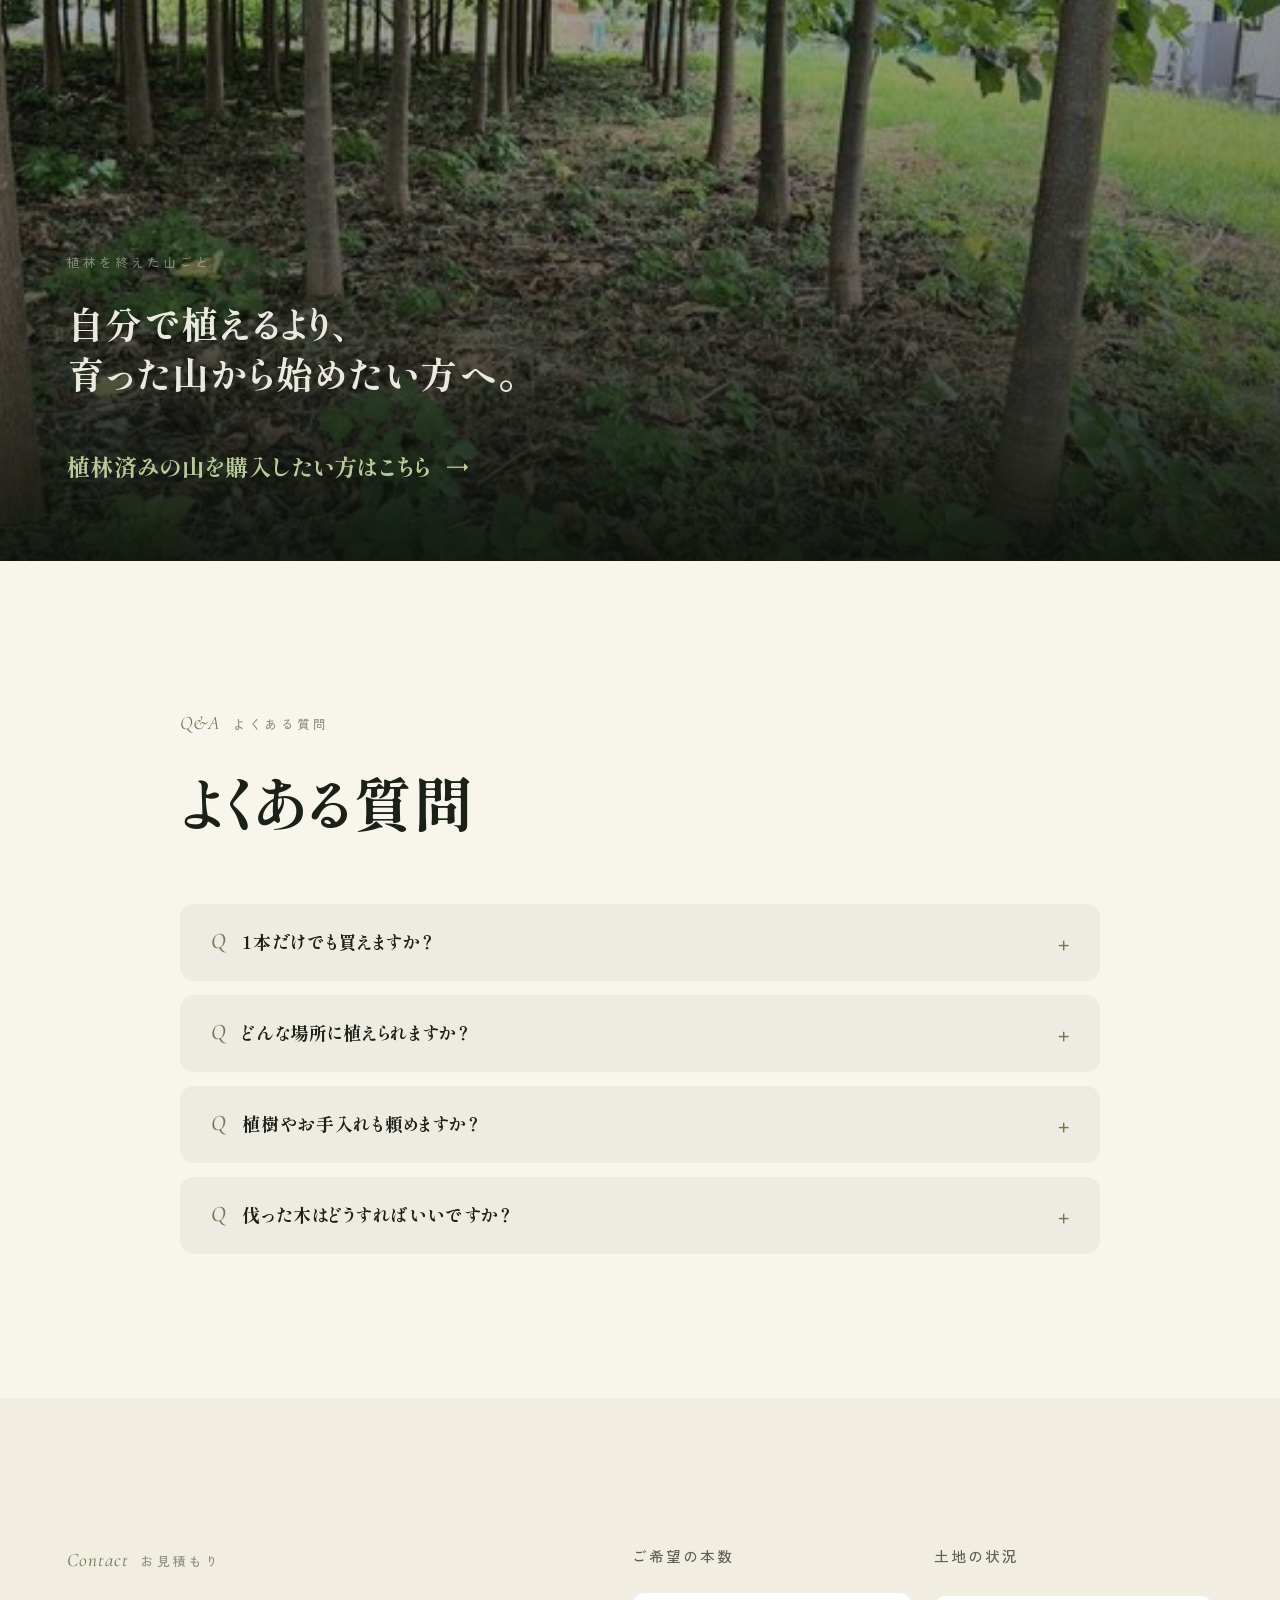
==== commit ac8e4b8e: "特定商取引法に基づく表記のページを追加・入口ページのロゴを白抜きに - 苗・山林それぞれに tokushoho.html（フッターからリンク） - 事業者情報は公式サイトの会社概要と同じ（代表者 山本" ====
--- a/nae/index.html
+++ b/nae/index.html
@@ -438,6 +438,7 @@
         <span>［メリクロンラボ］〒600-8813</span> <span>京都府京都市下京区中堂寺南町134番地</span> <span>KRP ASTEM棟 303号室</span>
       </address>
       <nav class="ft__links" aria-label="フッター">
+        <a href="tokushoho.html">特定商取引法に基づく表記</a>
         <a href="https://sansei-japan.com/privacy/">プライバシーポリシー</a>
       </nav>
     </div>
--- a/nae/assets/lp.css
+++ b/nae/assets/lp.css
@@ -445,3 +445,17 @@
 
 /* ★2026-10-01 夜②：病気の欄を消したので比較は1列 */
 @media (min-width:900px){.compare--one{grid-template-columns:minmax(0,760px)}}
+
+/* ★2026-10-01 夜③：特定商取引法に基づく表記のページ（★線を引かない＝面の濃淡で区切る） */
+.legal-pg .hd{background:var(--forest)}
+.legal-main{padding:clamp(130px,18vh,190px) var(--gut) var(--air)}
+.legal-main .title{margin-top:.35em}
+.legal-lead{margin-top:1.2em;max-width:42em}
+.legal{display:grid;gap:10px;max-width:920px;margin:clamp(28px,5vh,52px) 0 0}
+.legal div{display:grid;gap:.35em 2em;padding:1.1em 1.3em;border-radius:12px;background:var(--cream)}
+@media (min-width:760px){.legal div{grid-template-columns:11em 1fr;align-items:baseline}}
+.legal dt{font-weight:700;font-size:15px;letter-spacing:.08em;color:var(--on-light)}
+.legal dd{margin:0;font-size:16px;line-height:1.9;color:var(--on-light);word-break:auto-phrase;text-wrap:pretty}
+.legal dd span{display:inline-block}
+.legal a,.legal-back a{color:#3d5a2a;text-decoration:underline;text-underline-offset:.2em}
+.legal-back{margin-top:2.2em;font-size:16px}
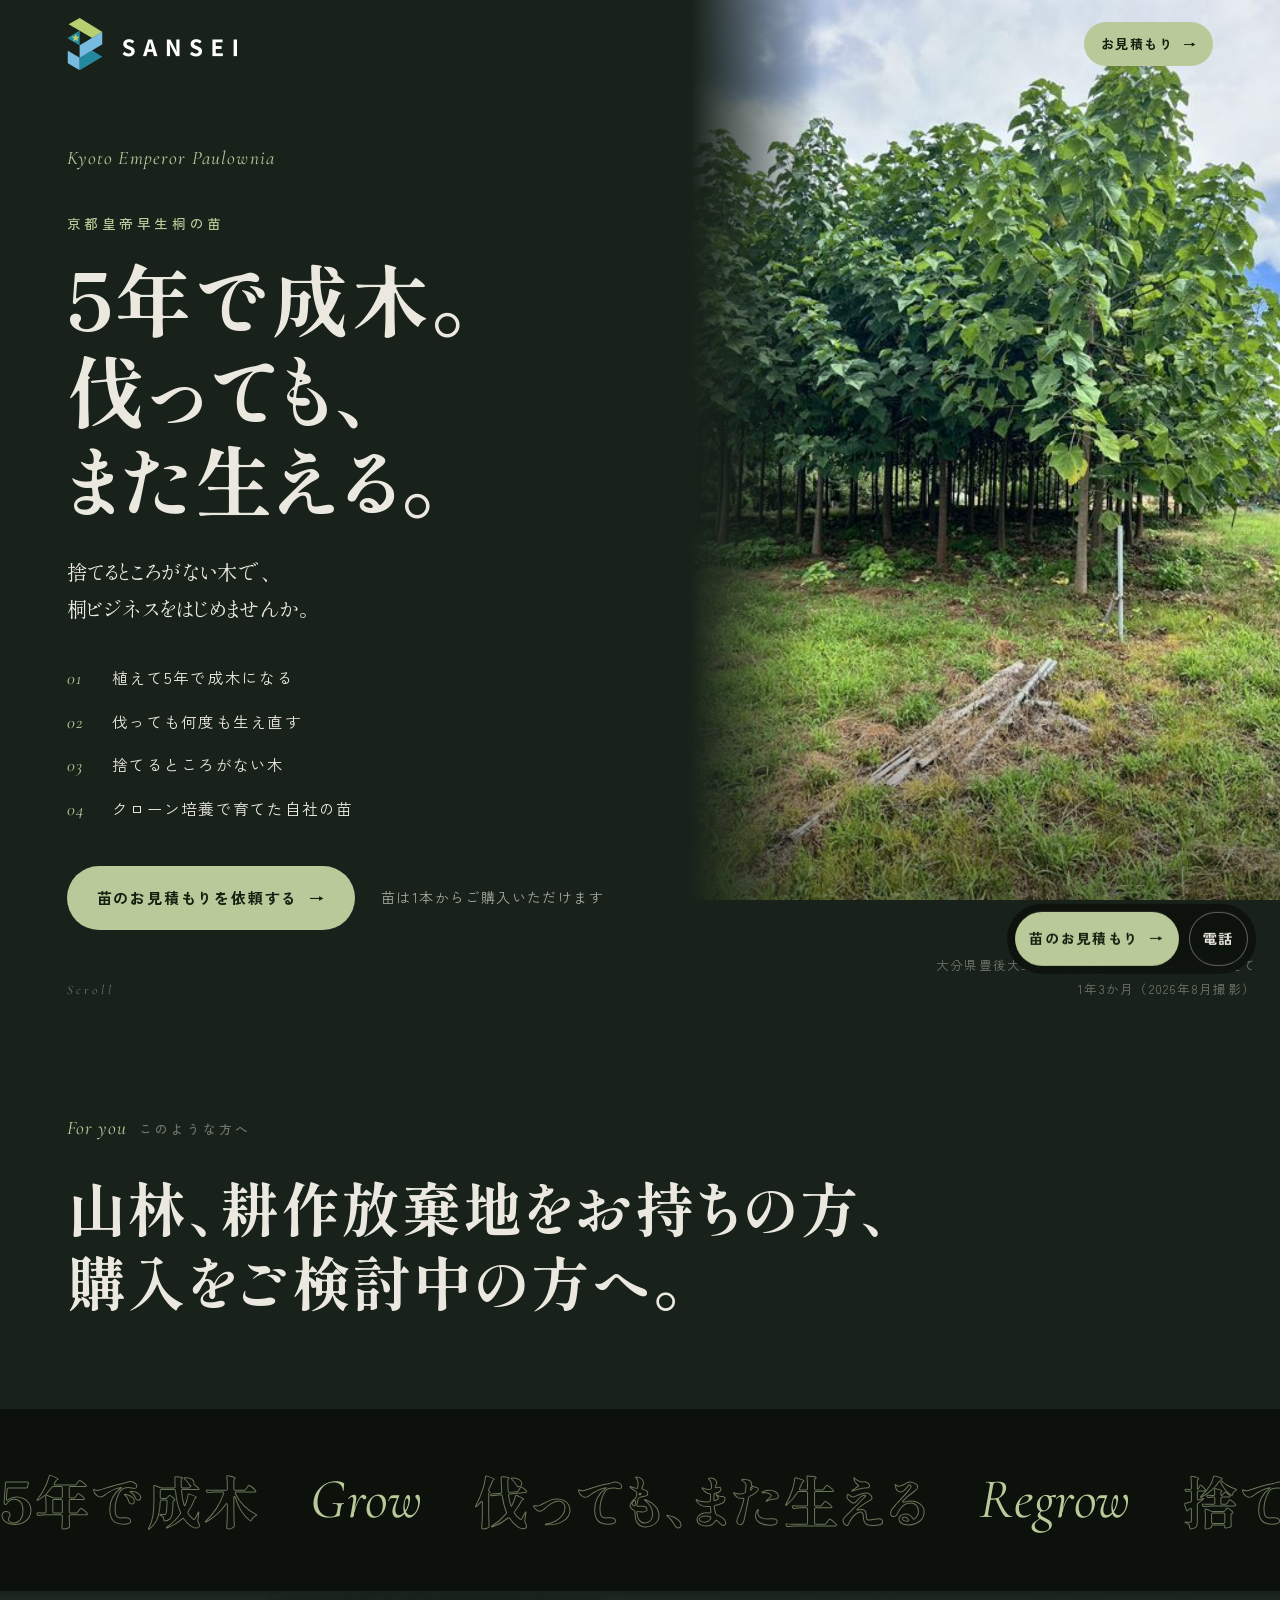
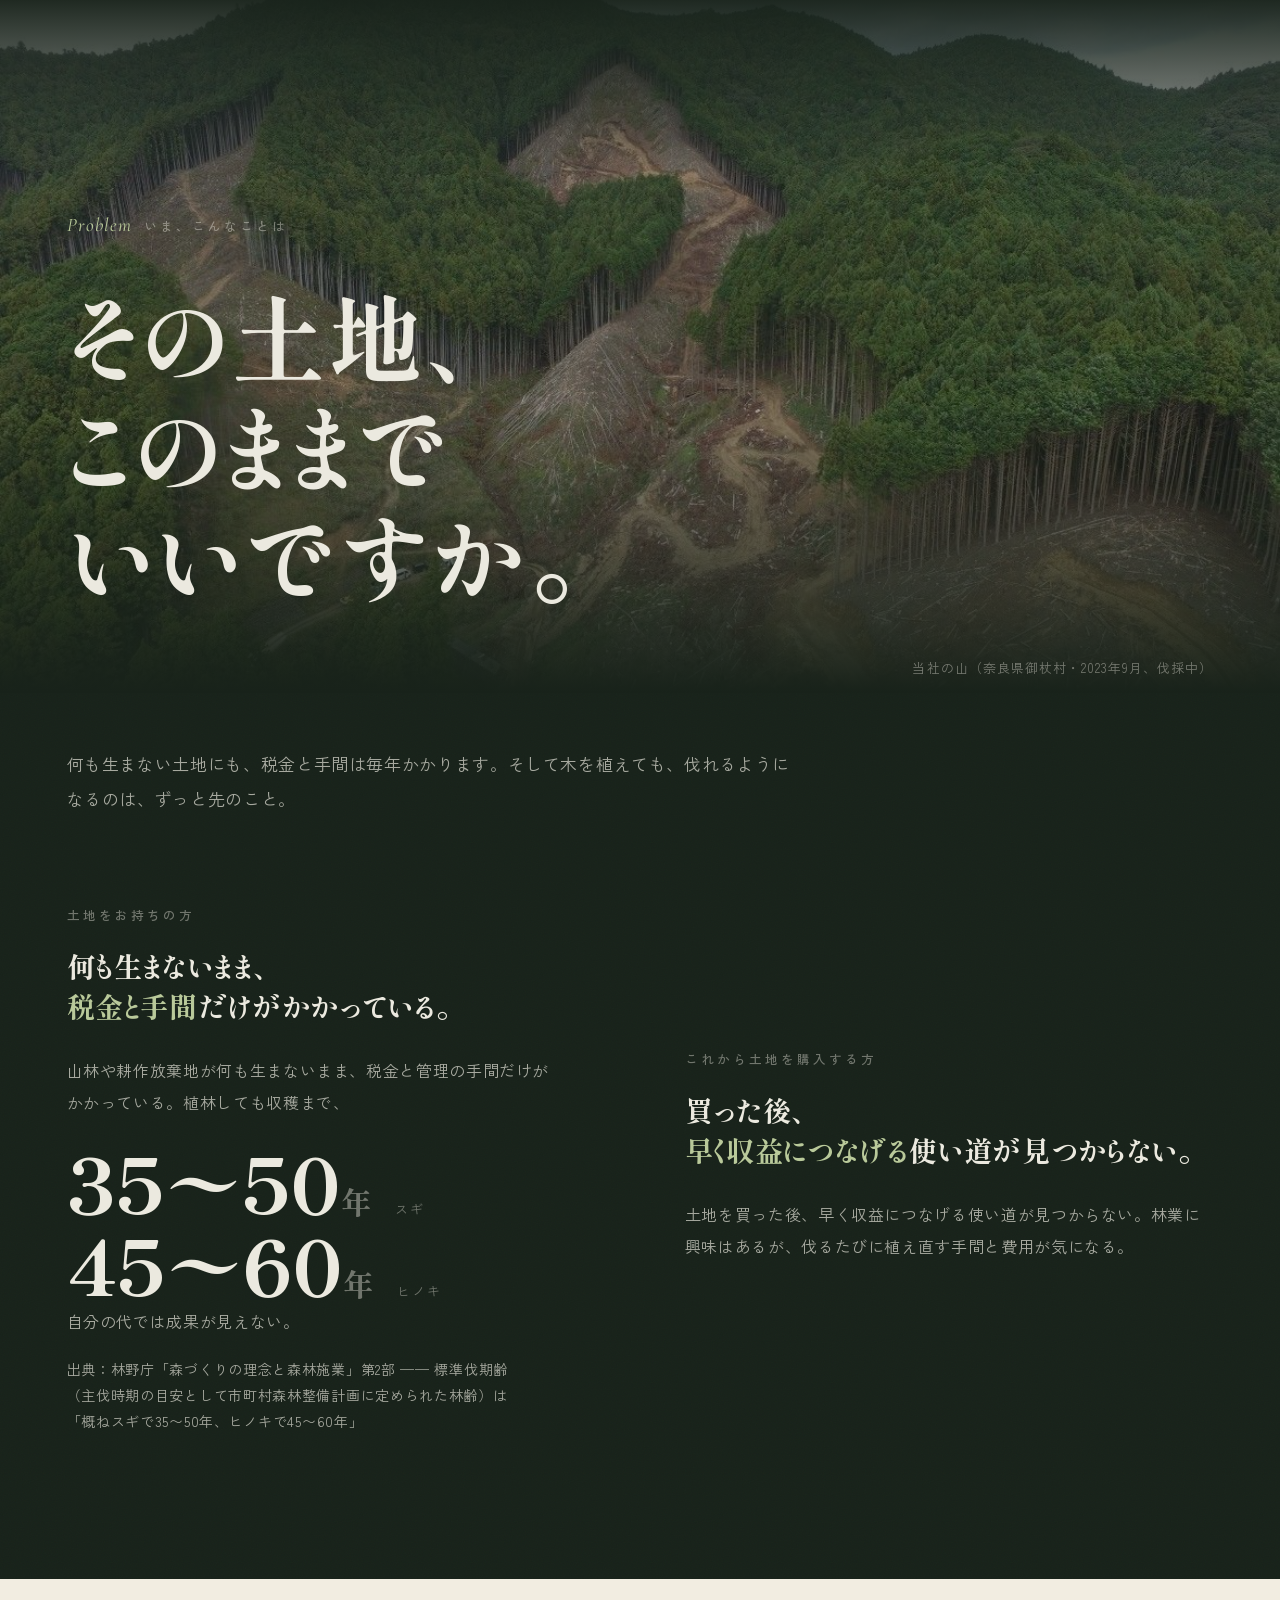
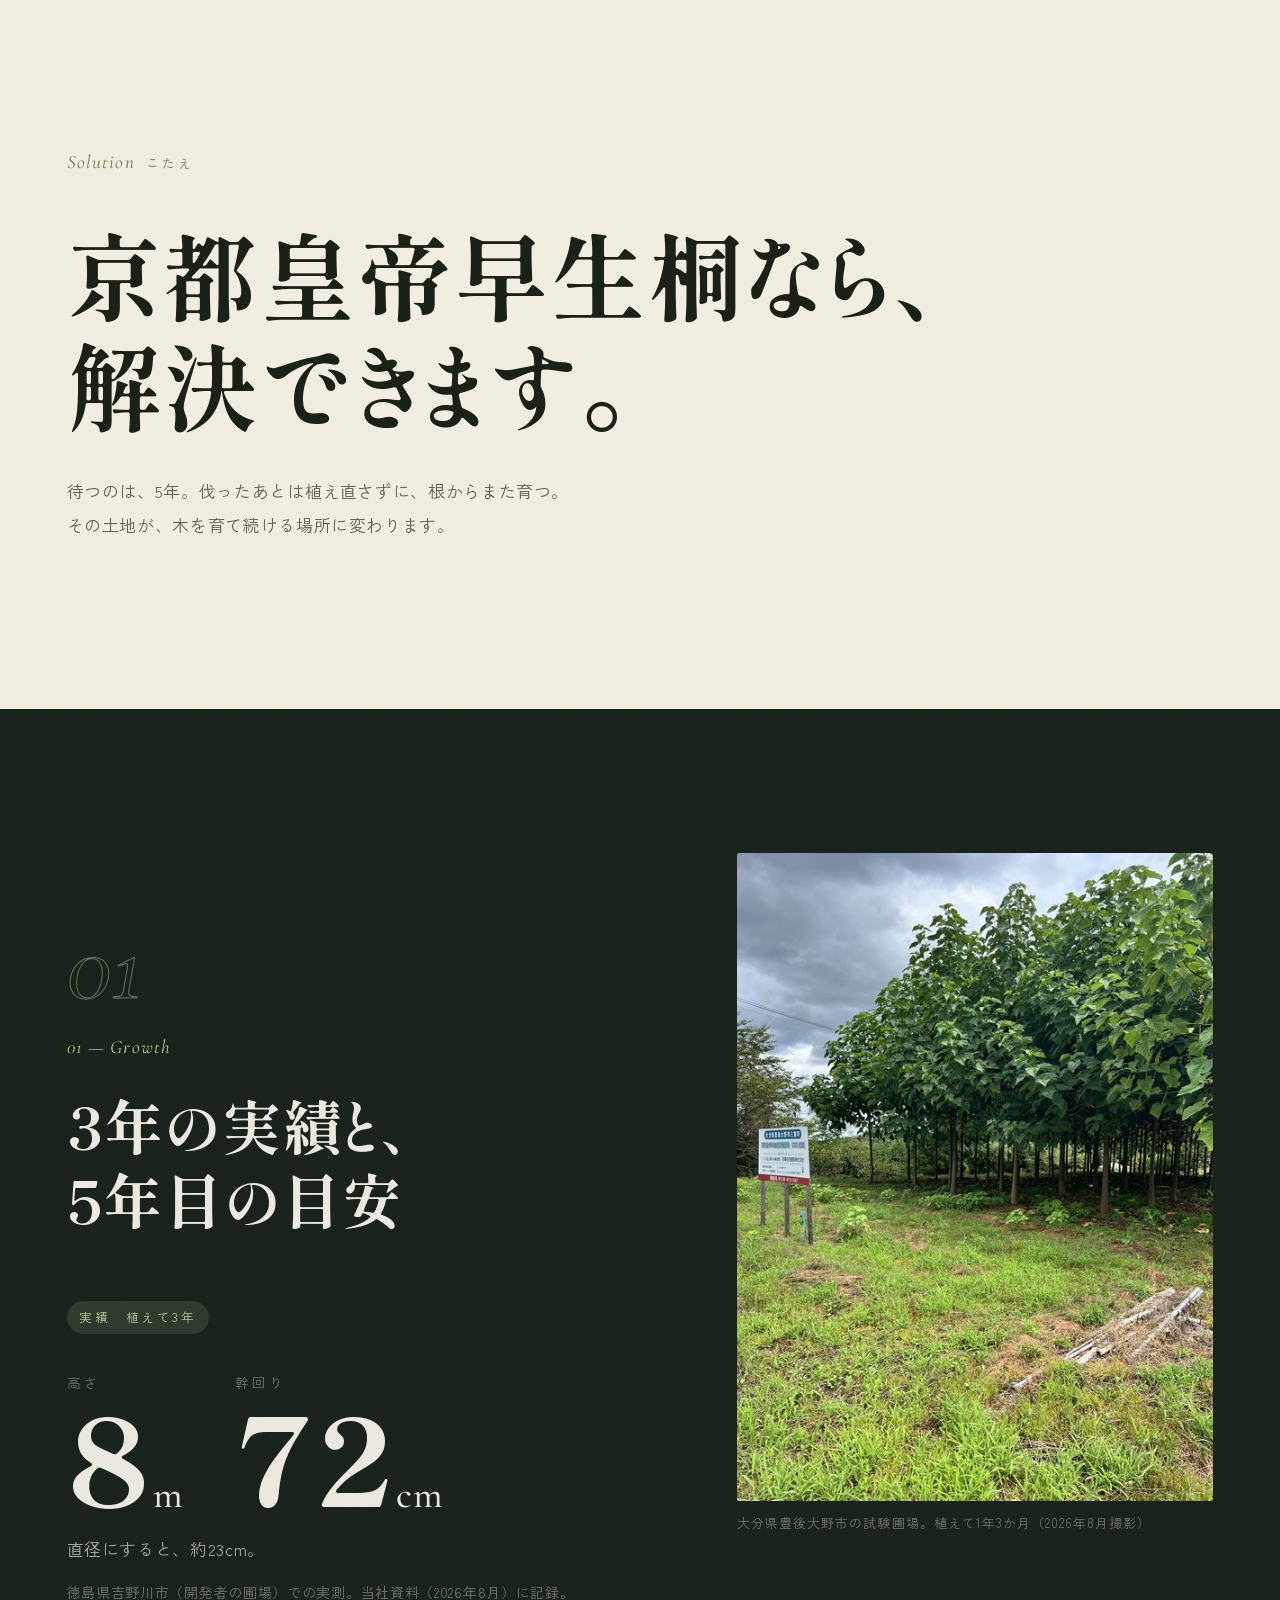
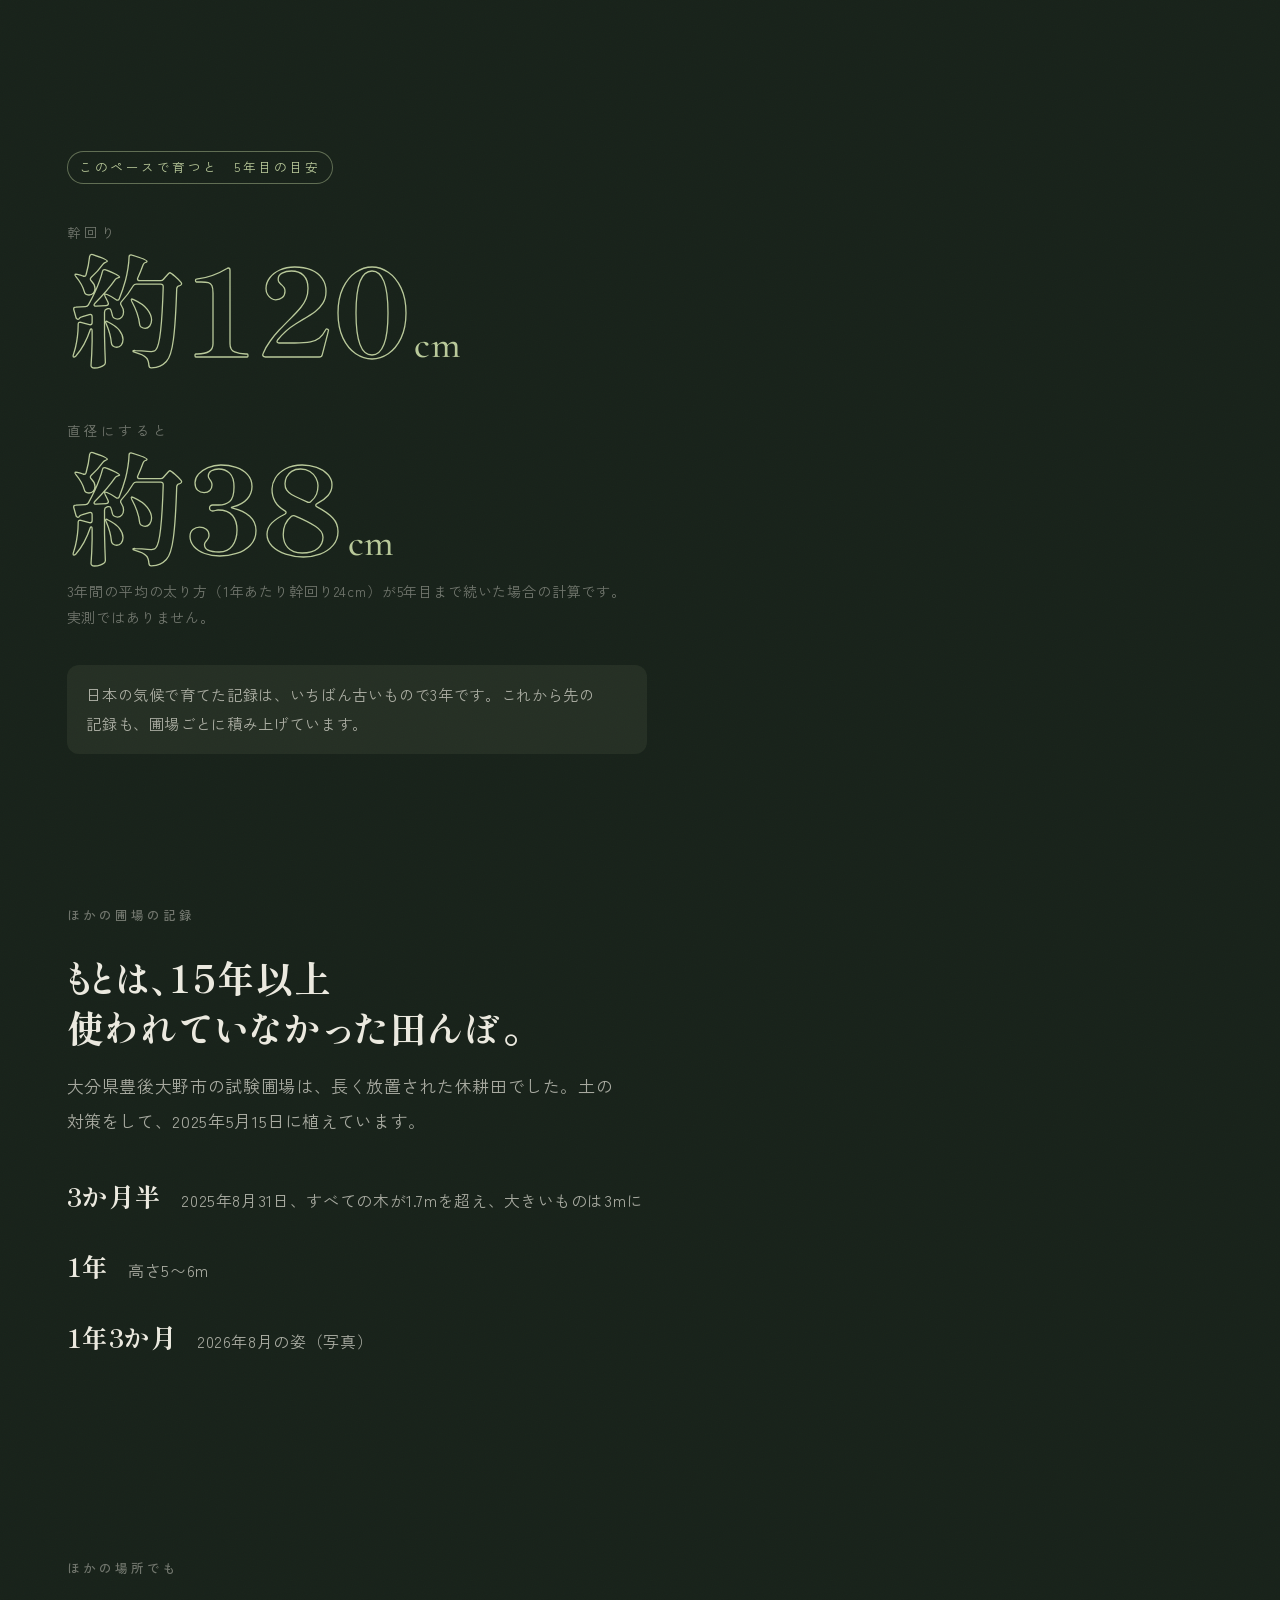
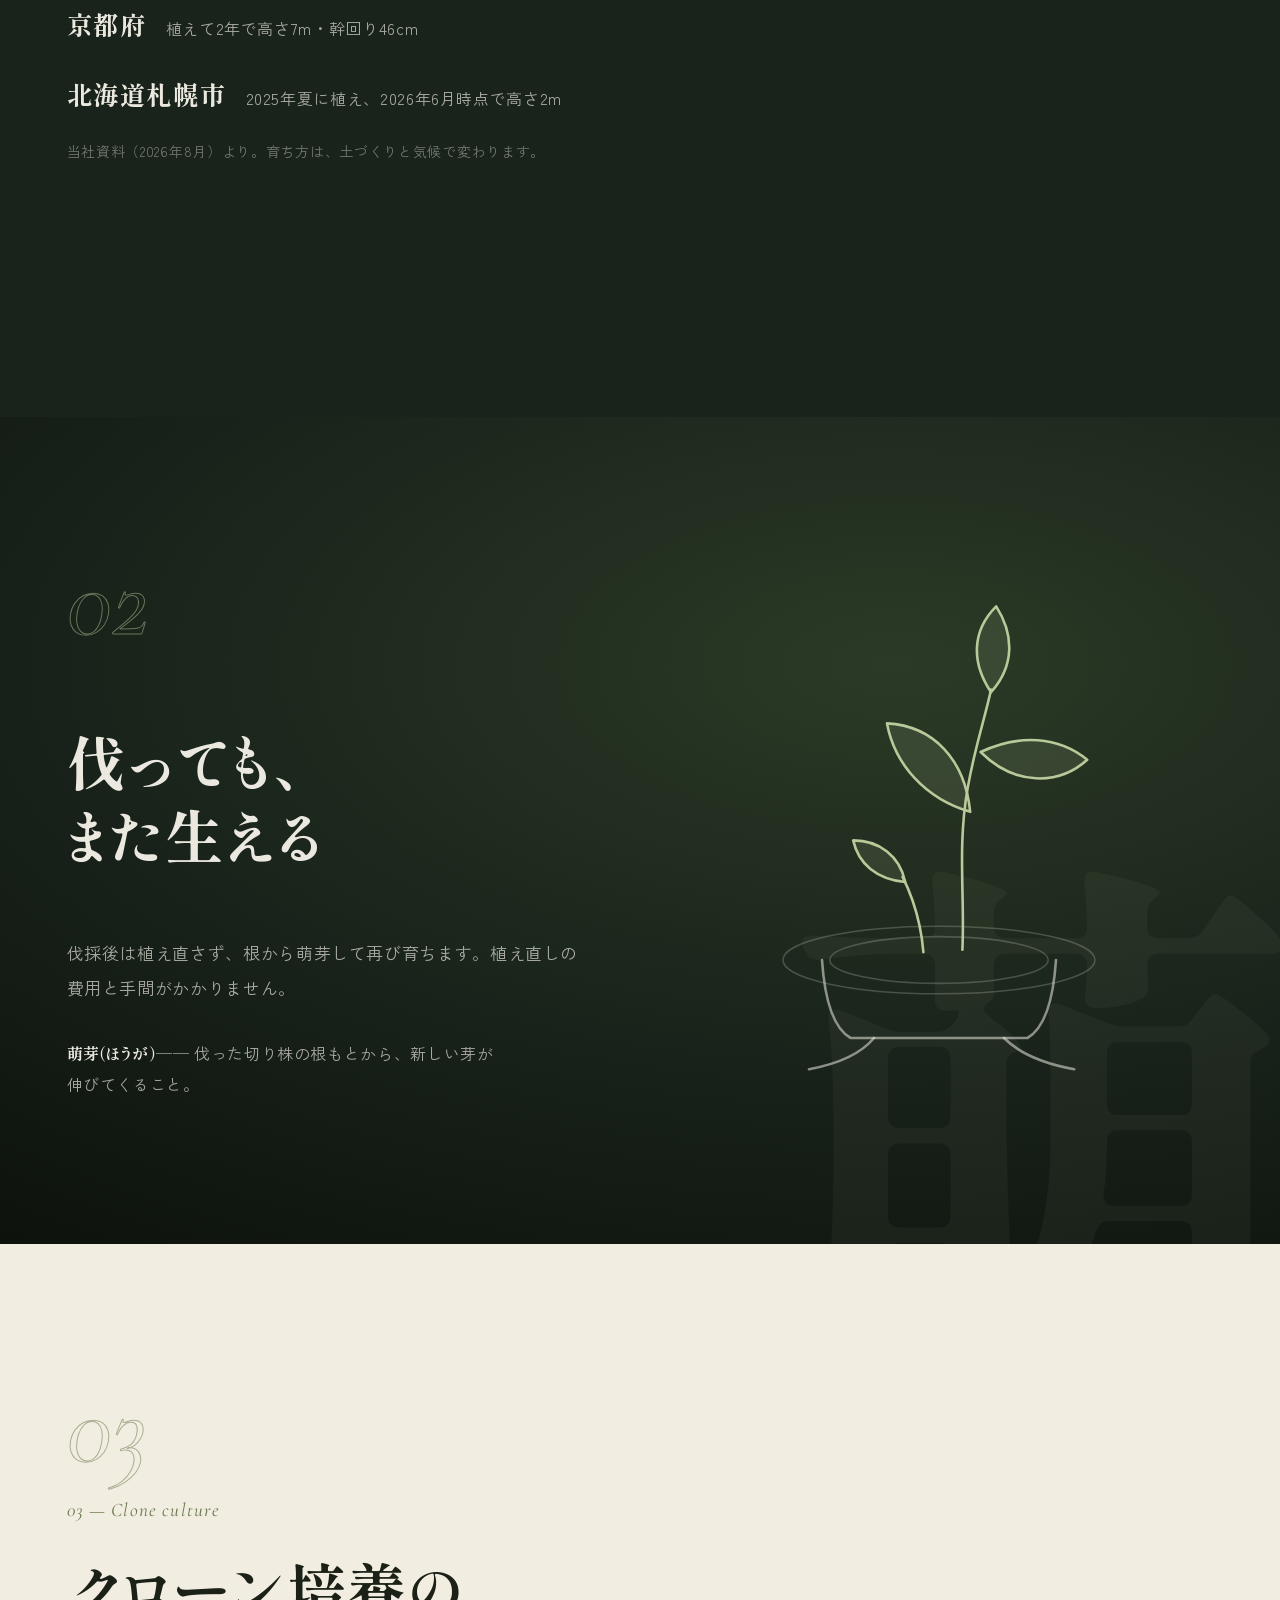
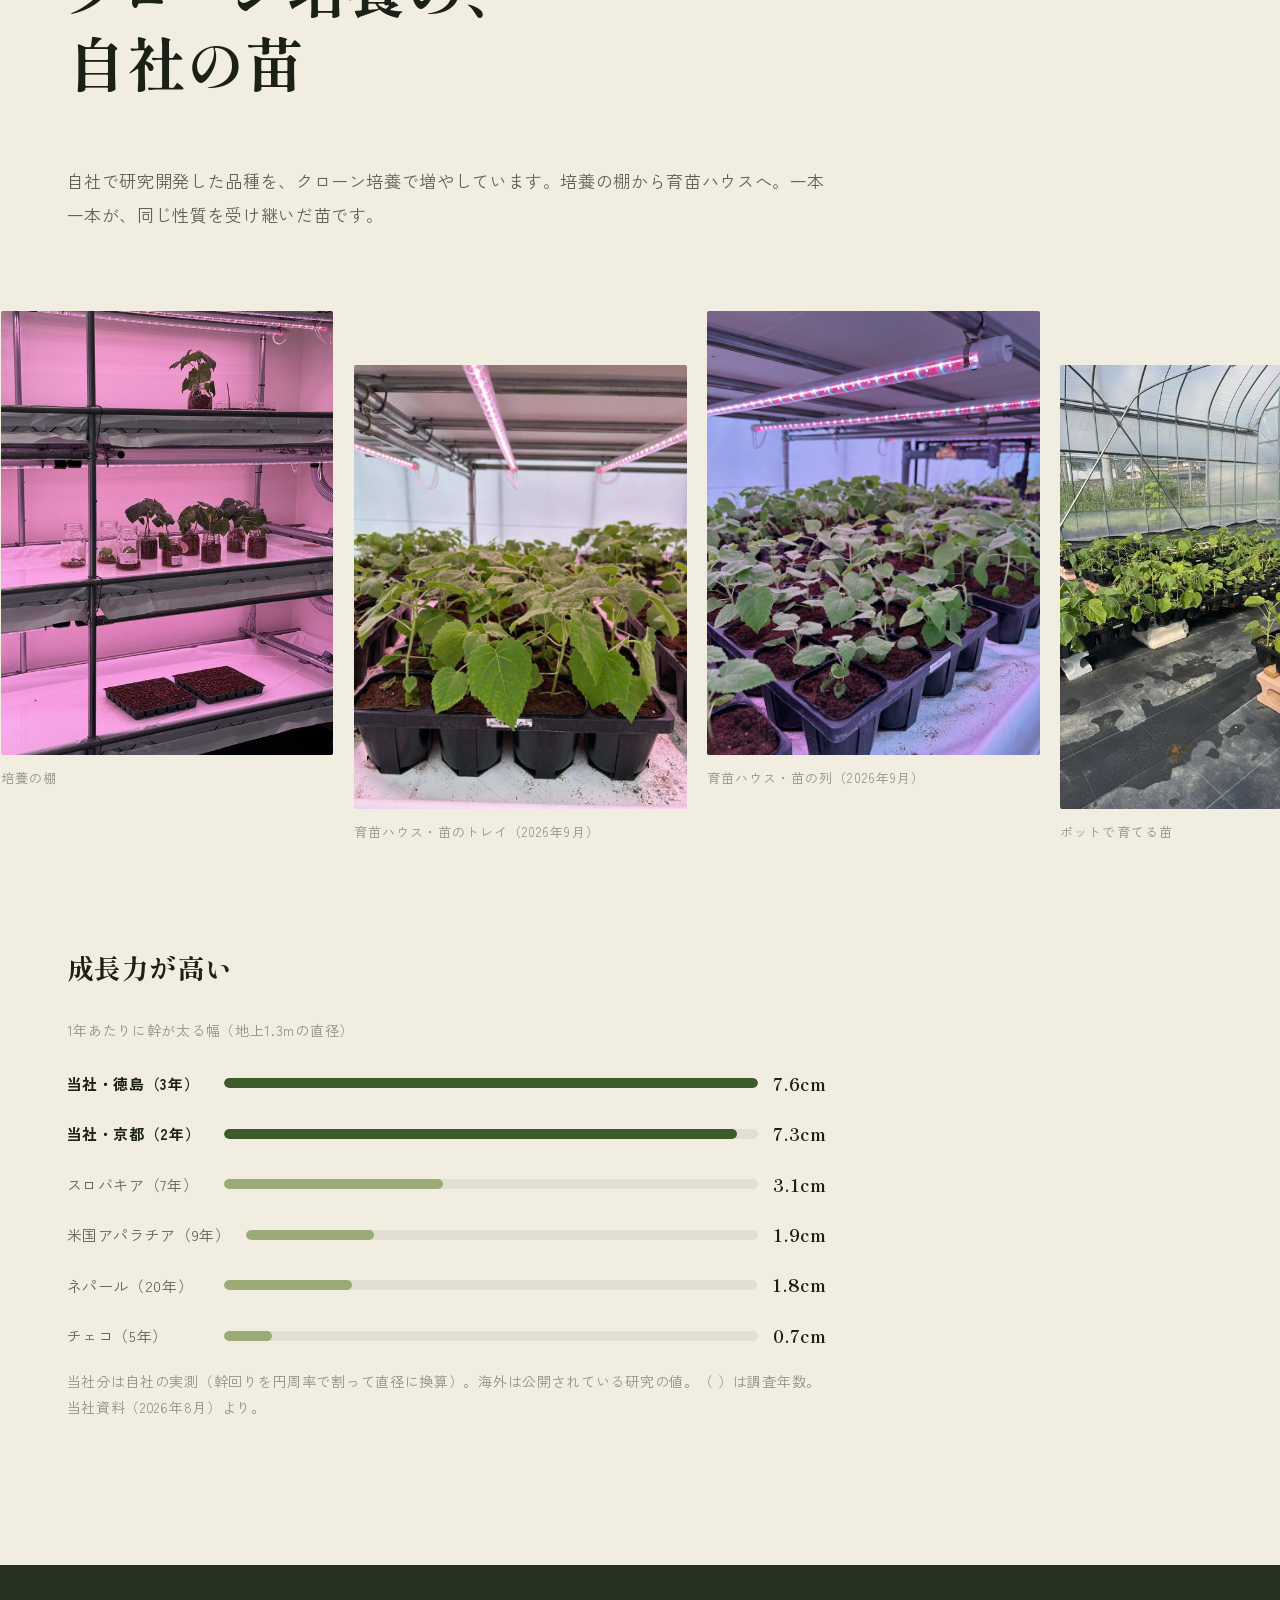
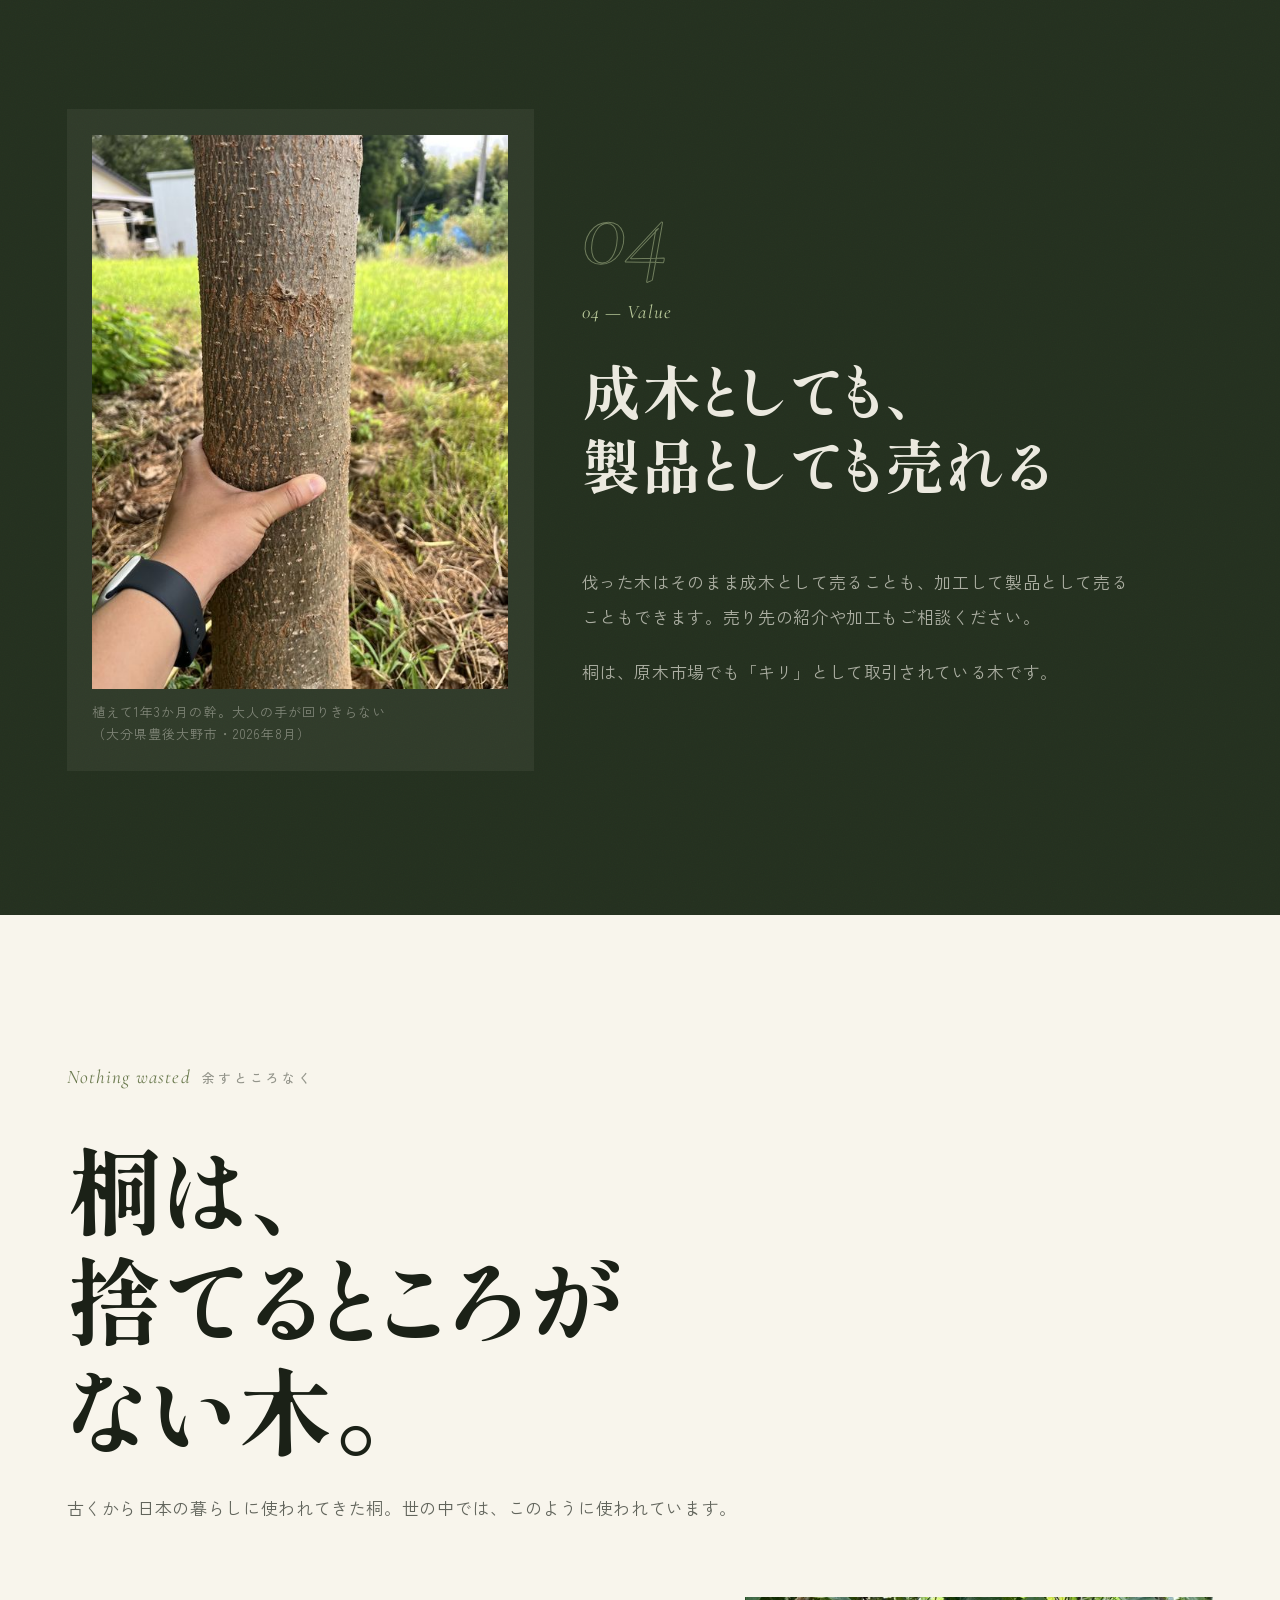
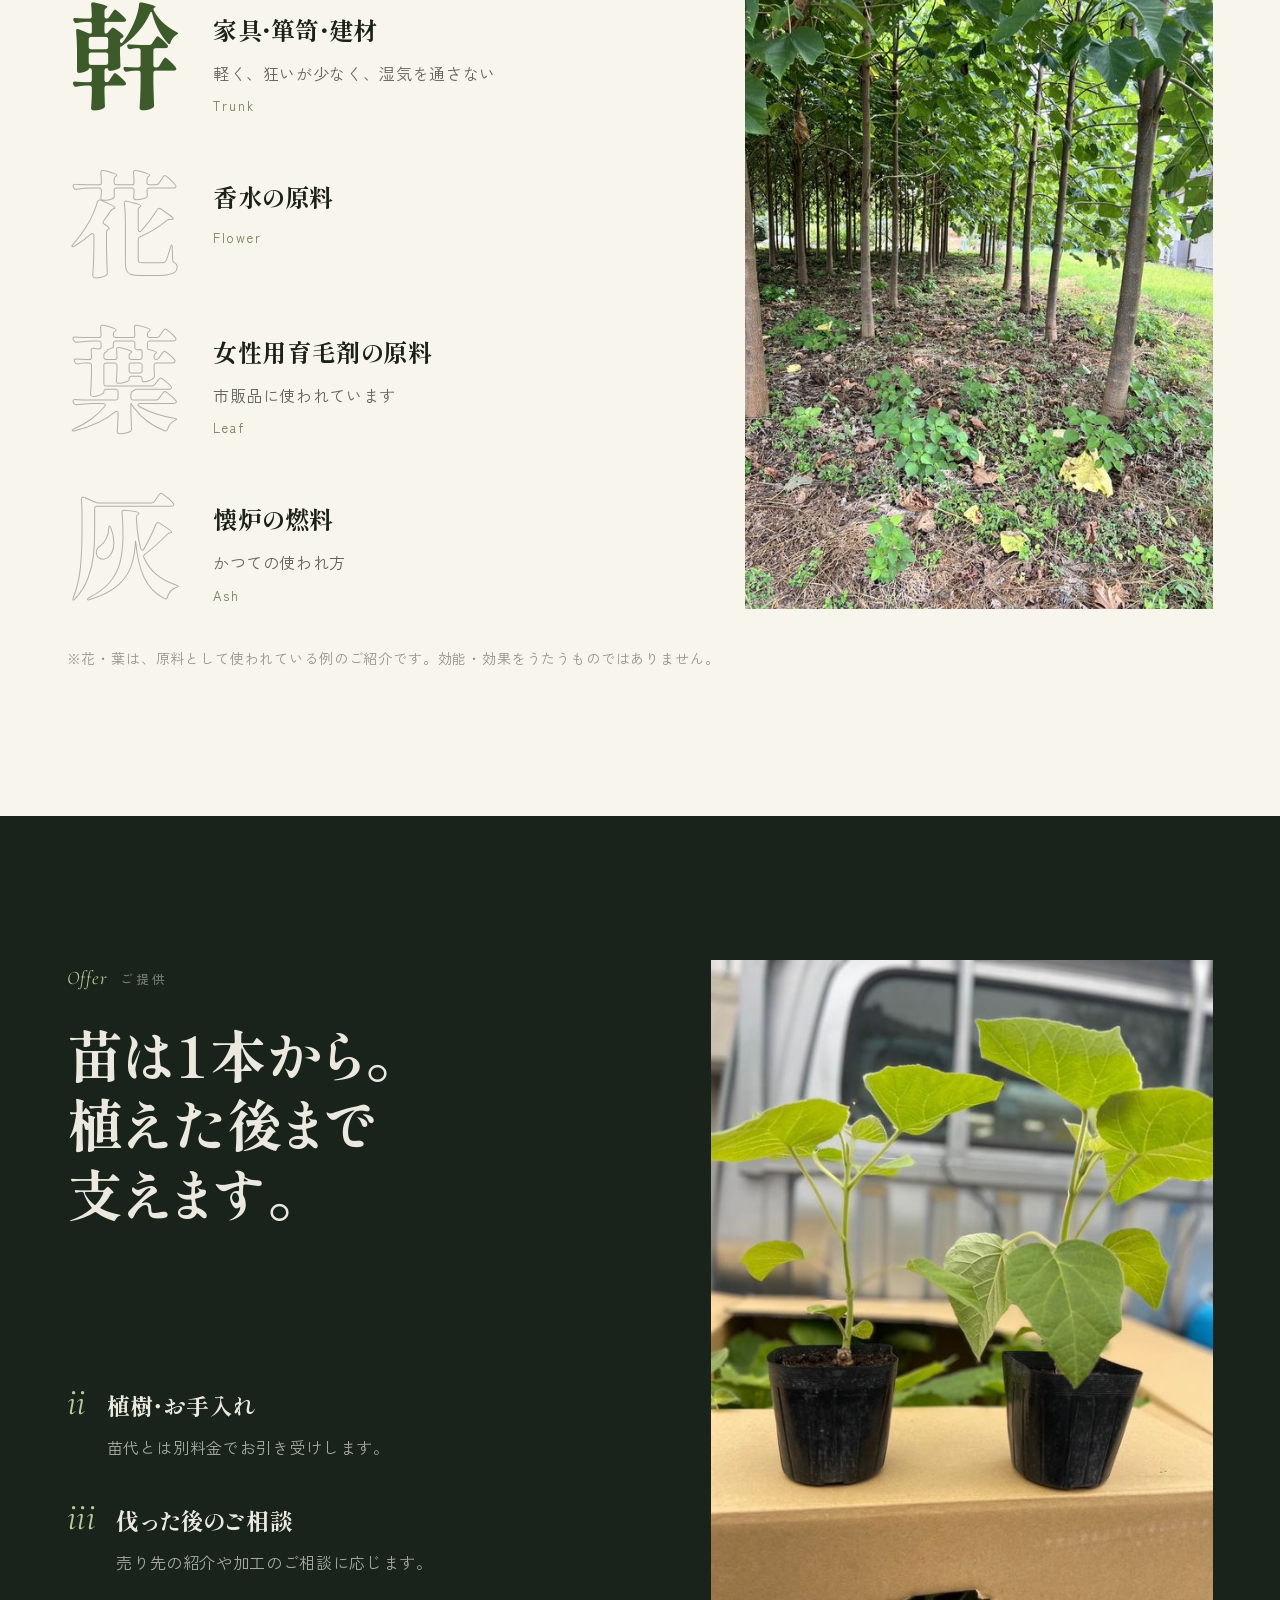
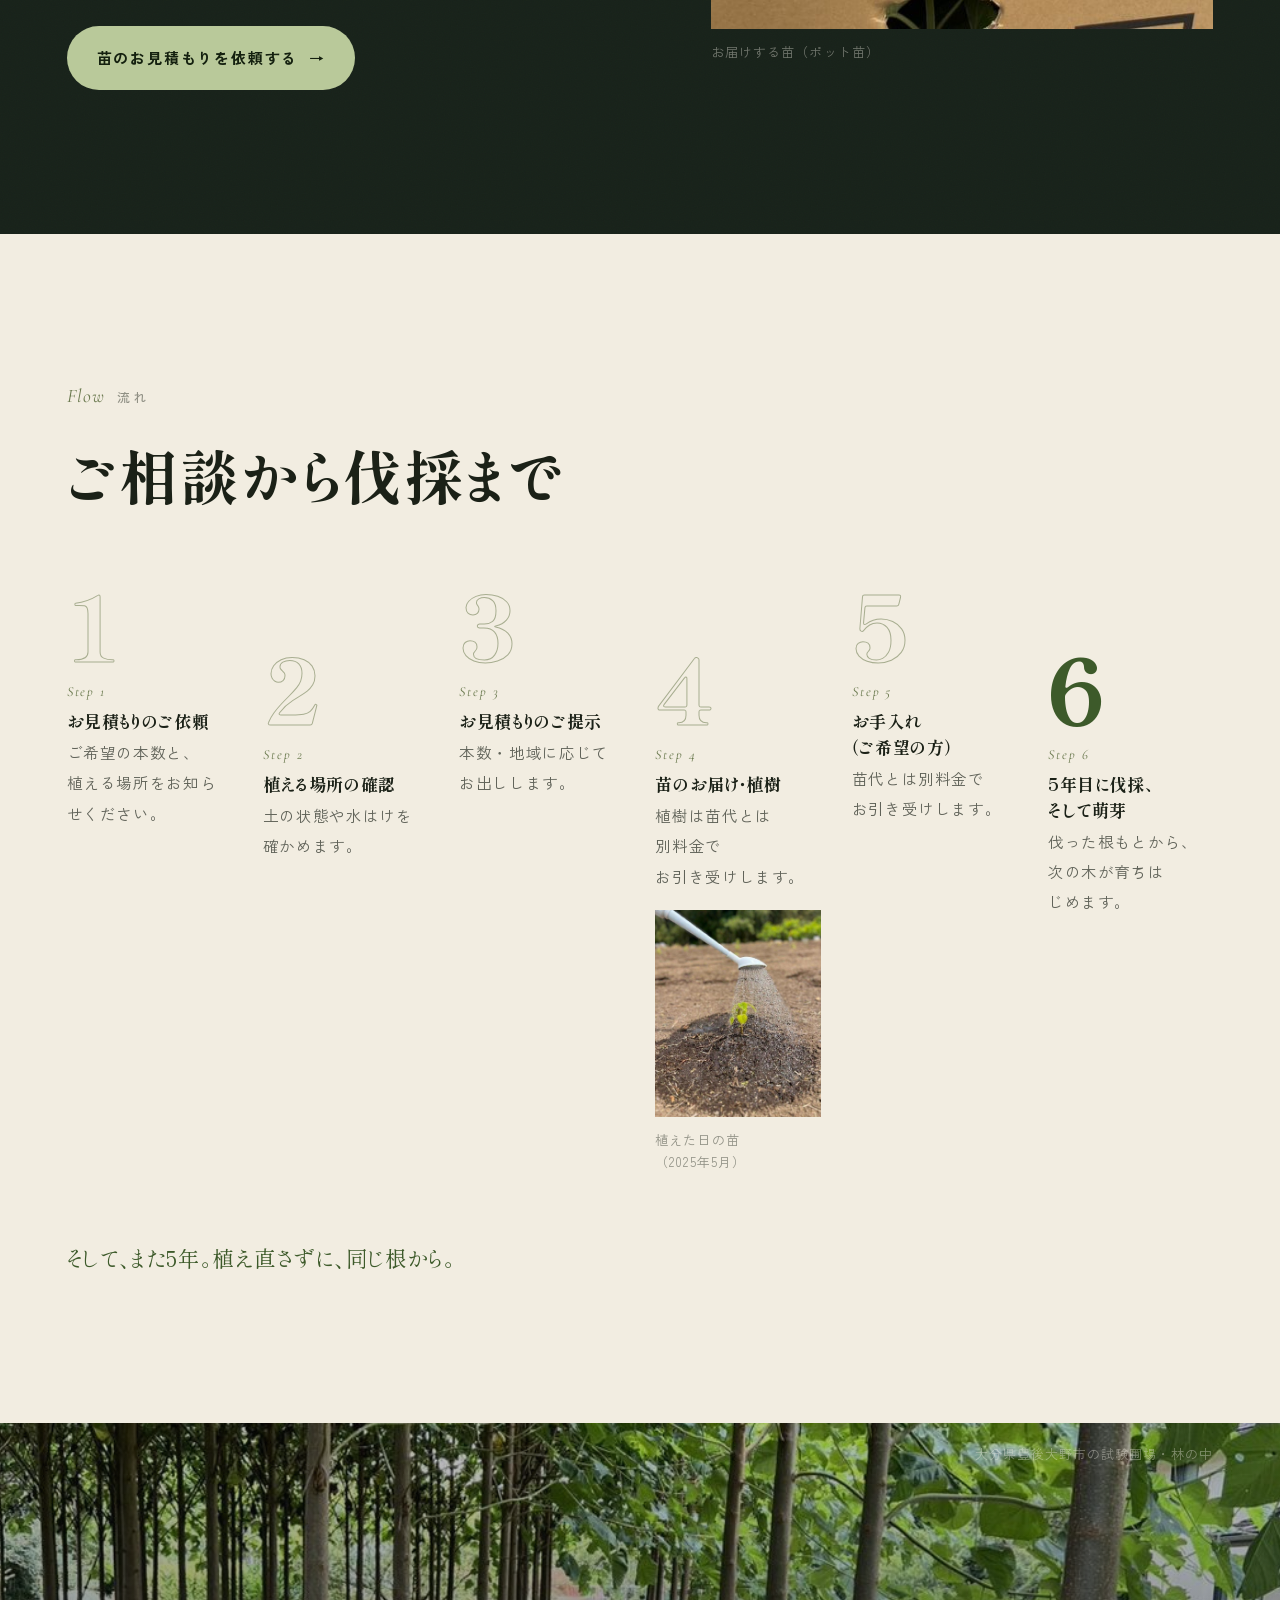
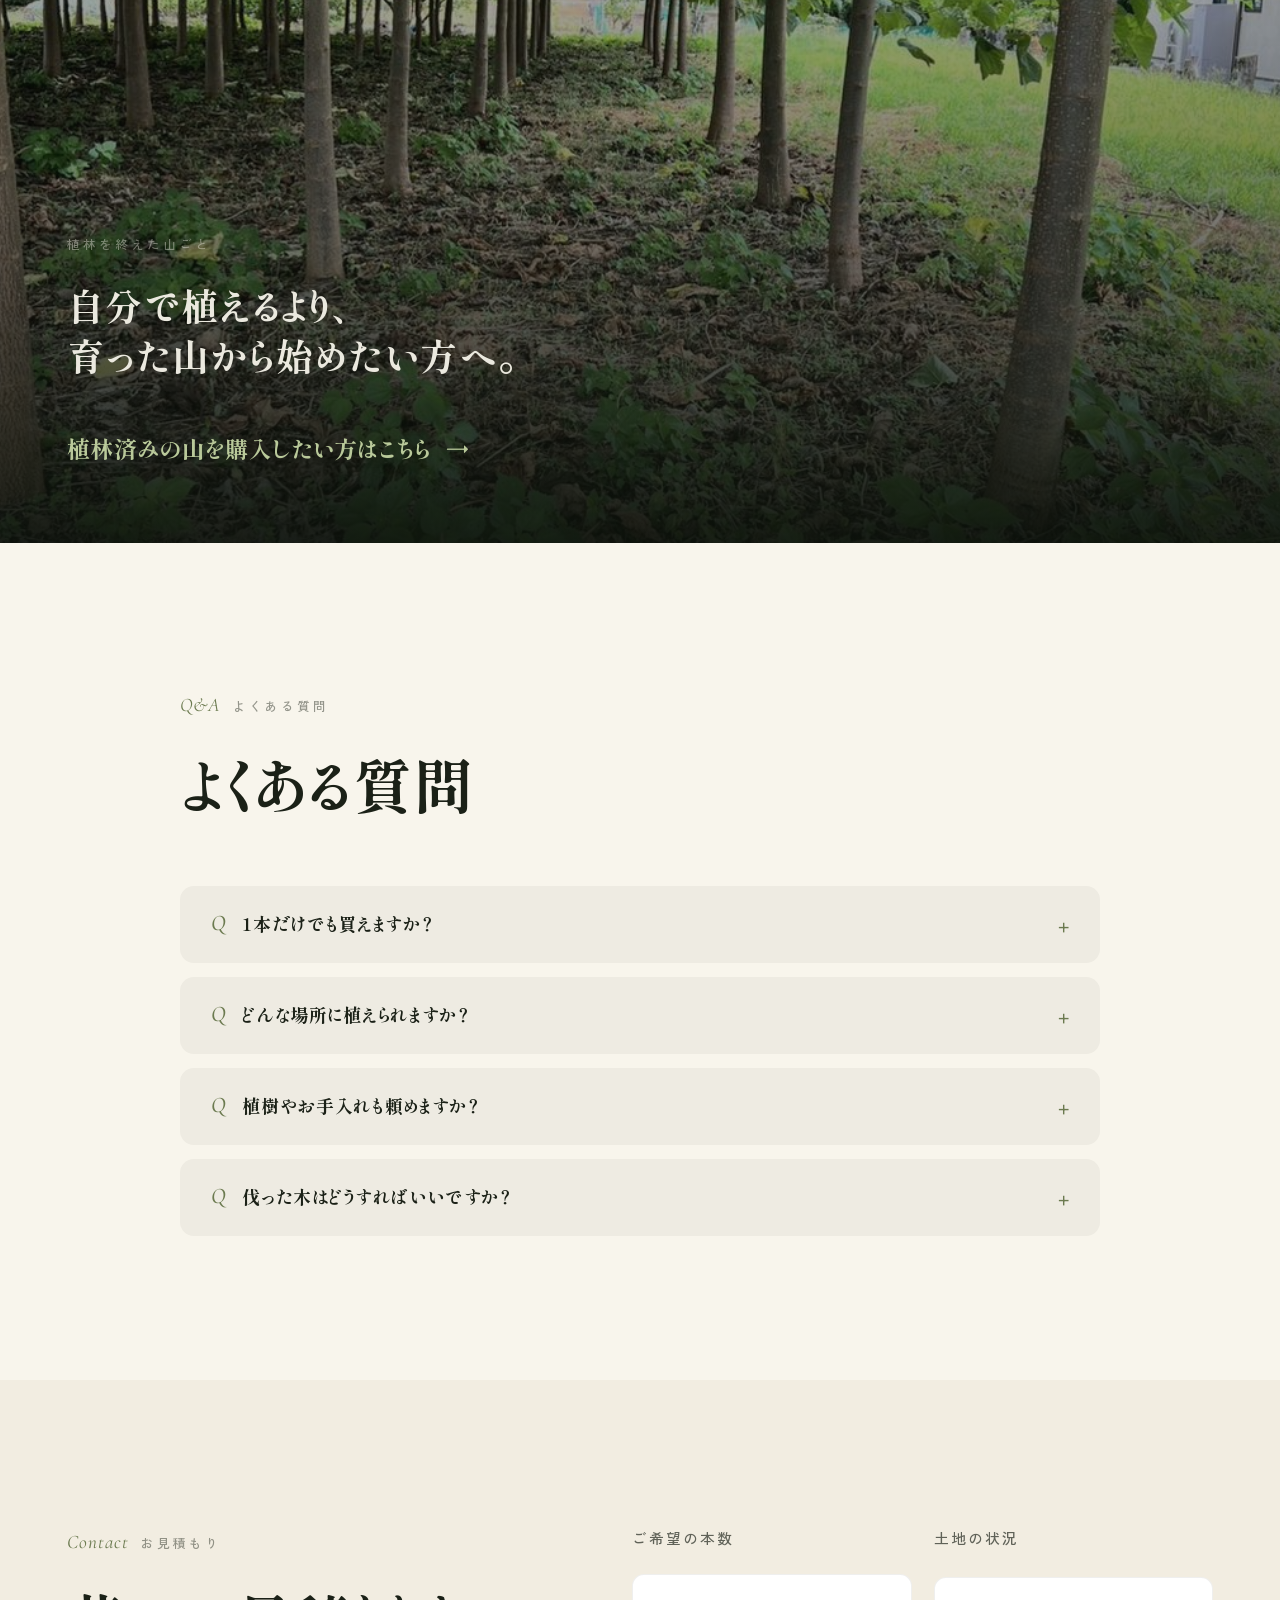
==== commit 25537140: "朝岡さんの確認結果を反映（2026-10-05） - 山林 Q&A：広さ・お渡し時点の2問に回答を入れた（差し替え待ち 0） - 「このような方へ」をメインの写真のすぐ下へ移動（苗・山林）。LP同士の" ====
--- a/nae/index.html
+++ b/nae/index.html
@@ -69,6 +69,14 @@
   </div>
   <p class="hero__cap">大分県豊後大野市の試験圃場。2025年5月に植えて1年3か月（2026年8月撮影）</p>
   <p class="scroll-cue" aria-hidden="true">Scroll</p>
+</section>
+
+<!-- ============ For you（★メインの写真のすぐ下・2026-10-05） ============ -->
+<section class="dark sec foryou" aria-labelledby="foryou">
+  <div class="wrap">
+    <p class="eyebrow" data-reveal>For you <b>このような方へ</b></p>
+    <h2 id="foryou" class="title lines" style="margin-top:.4em"><span class="ln"><span>山林、耕作放棄地をお持ちの方、</span></span><span class="ln"><span>購入をご検討中の方へ。</span></span></h2>
+  </div>
 </section>
 
 <!-- ============ 帯 ============ -->
@@ -358,13 +366,7 @@
   </div>
 </section>
 
-<!-- ============ For you ============ -->
-<section class="dark sec" aria-labelledby="foryou" style="padding-bottom:clamp(40px,6vh,70px)">
-  <div class="wrap">
-    <p class="eyebrow" data-reveal>For you <b>このような方へ</b></p>
-    <h2 id="foryou" class="title lines" style="margin-top:.4em"><span class="ln"><span>土地をお持ちの方、</span></span><span class="ln"><span>これから土地を購入する予定の方へ。</span></span></h2>
-  </div>
-</section>
+<!-- ============ もう1本のLPへの入口 ============ -->
 <a class="gate" href="../sanrin/">
   <img src="img/oita-rows-sm.jpg" srcset="img/oita-rows-sm.jpg 720w, img/oita-rows-lg.jpg 1050w" sizes="100vw" alt="" loading="lazy">
   <p class="cap">大分県豊後大野市の試験圃場・林の中</p>
@@ -439,7 +441,7 @@
       </address>
       <nav class="ft__links" aria-label="フッター">
         <a href="tokushoho.html">特定商取引法に基づく表記</a>
-        <a href="https://sansei-japan.com/privacy/">プライバシーポリシー</a>
+        <a href="privacy.html">プライバシーポリシー</a>
       </nav>
     </div>
   </div>
--- a/nae/assets/lp.css
+++ b/nae/assets/lp.css
@@ -459,3 +459,15 @@
 .legal dd span{display:inline-block}
 .legal a,.legal-back a{color:#3d5a2a;text-decoration:underline;text-underline-offset:.2em}
 .legal-back{margin-top:2.2em;font-size:16px}
+
+/* ★2026-10-01 夜④：プライバシーポリシーのページ（★公式の文言をそのまま写す・LPへ戻れる） */
+.policy{max-width:860px;margin:clamp(28px,5vh,52px) 0 0}
+.policy h2{font-family:var(--serif);font-weight:700;font-size:clamp(20px,1.9vw,25px);color:var(--on-light);margin:2.2em 0 .7em;word-break:auto-phrase;text-wrap:balance}
+.policy h3{font-weight:700;font-size:16px;letter-spacing:.06em;color:var(--on-light);margin:1.6em 0 .5em}
+.policy p{margin:0 0 1em;font-size:16px;line-height:2;color:var(--on-light);word-break:auto-phrase;text-wrap:pretty}
+.policy-src{margin-top:1.2em;padding:1em 1.3em;border-radius:12px;background:var(--cream);font-size:15px;line-height:1.9;color:var(--on-light-2);max-width:860px}
+.policy-src a{color:#3d5a2a;text-decoration:underline;text-underline-offset:.2em}
+.legal-sub{display:block;font-size:.52em;margin-top:.35em;letter-spacing:.04em}
+
+/* ★2026-10-05：For you をメインの写真のすぐ下へ（朝岡さん 16:19）。下の入口は単独で立つ */
+.foryou{padding-top:clamp(64px,10vh,120px);padding-bottom:clamp(64px,10vh,120px)}
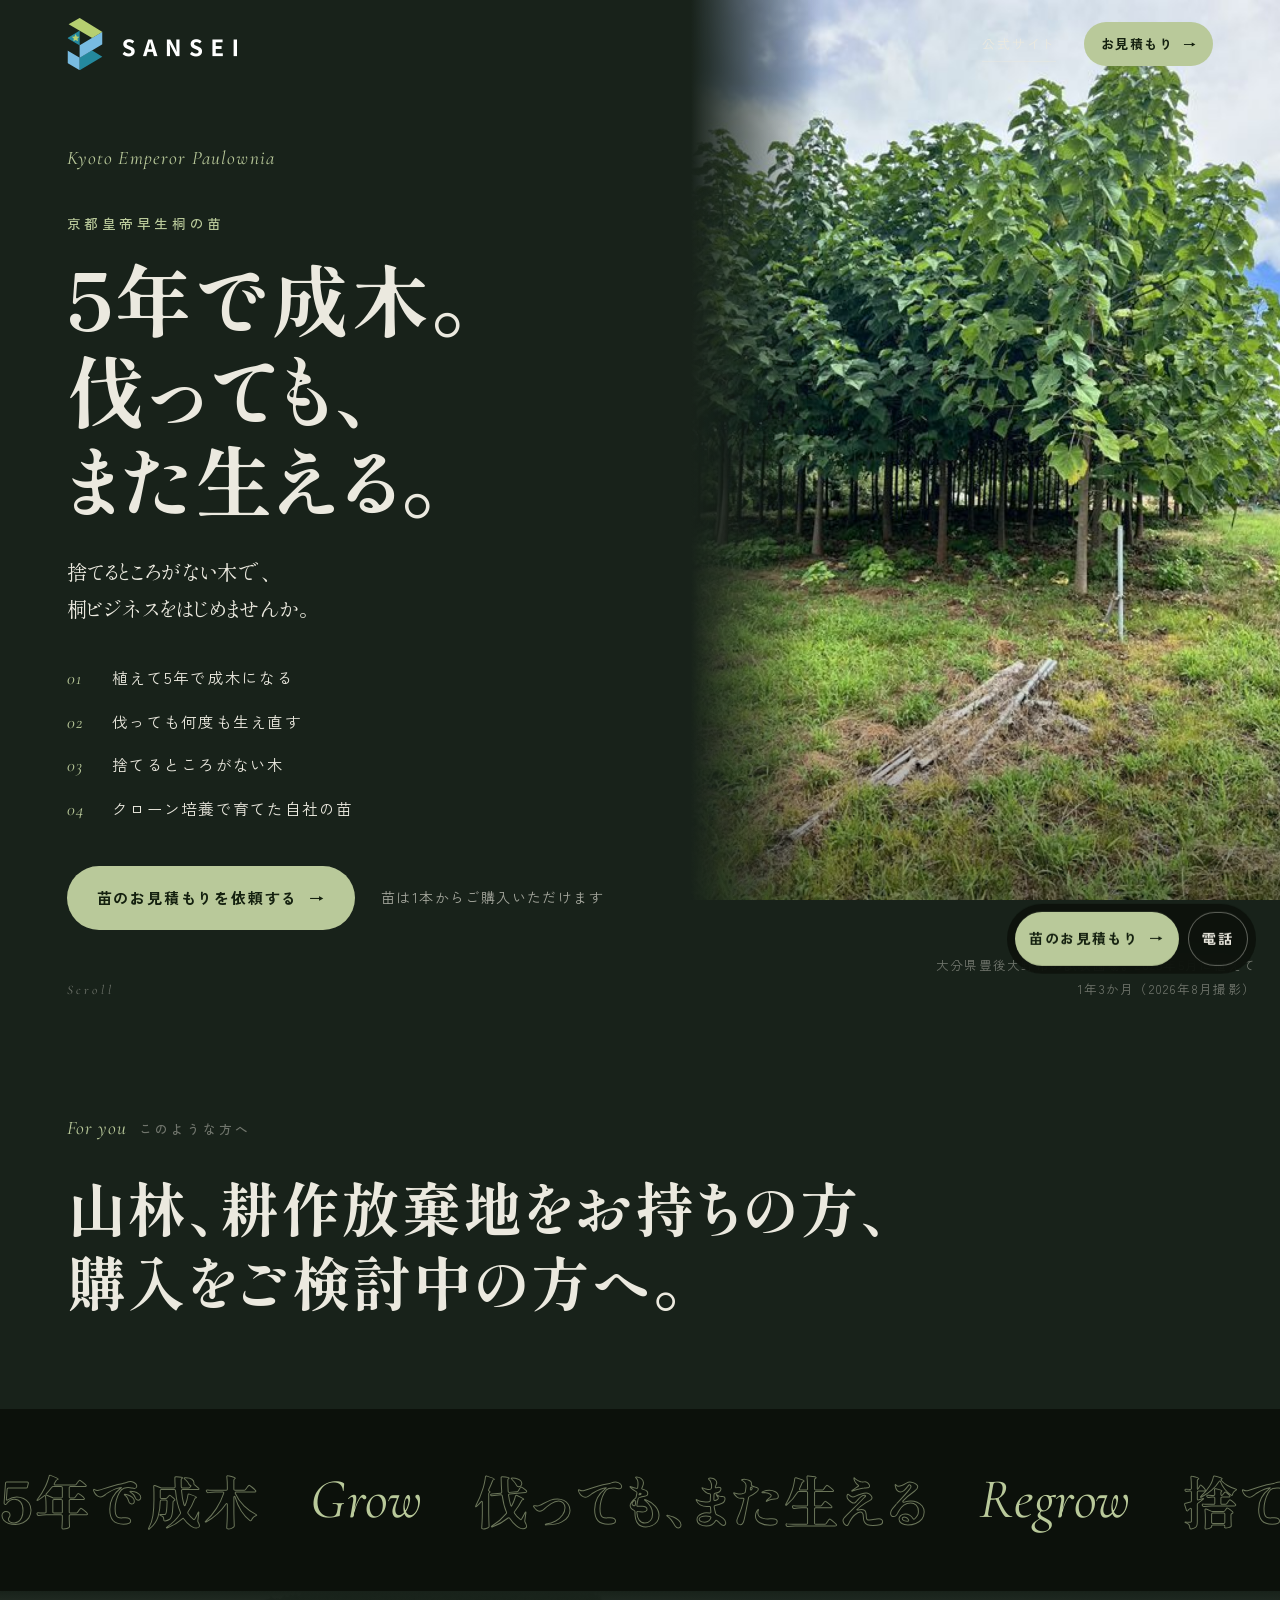
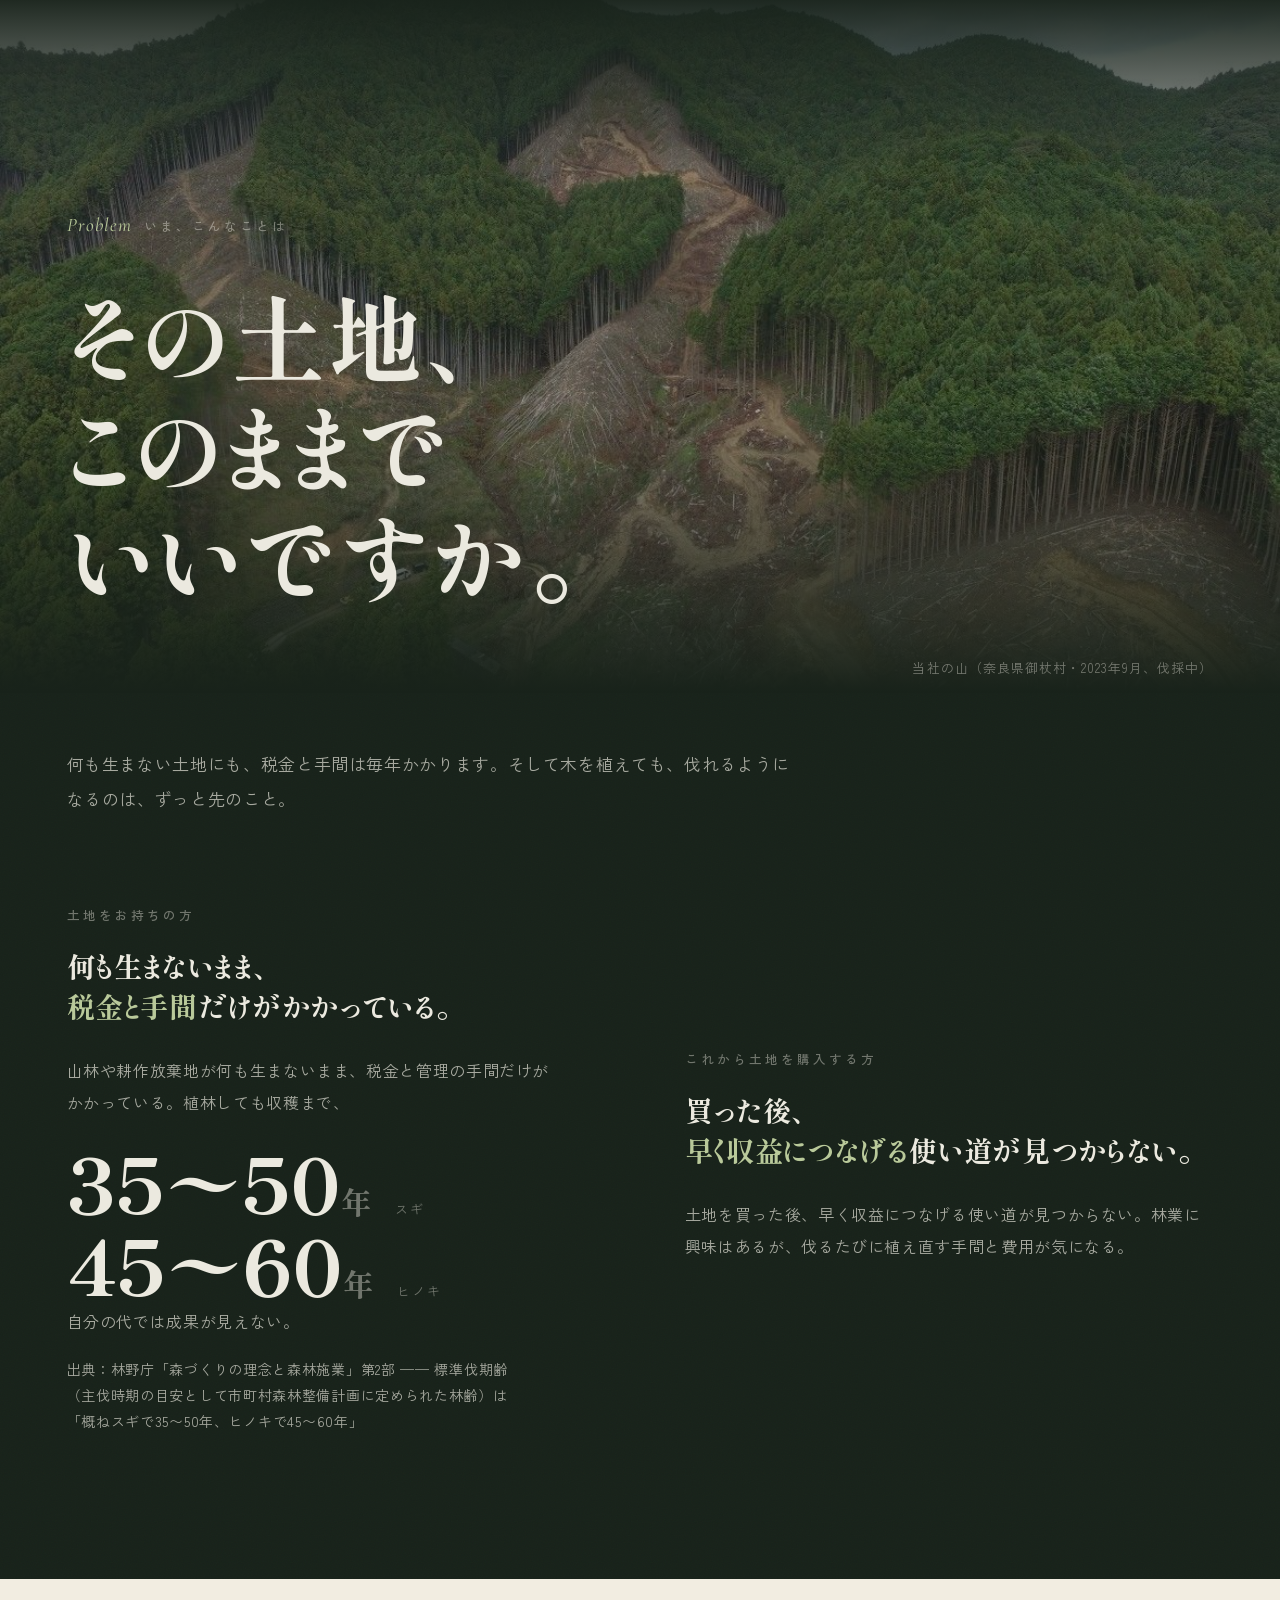
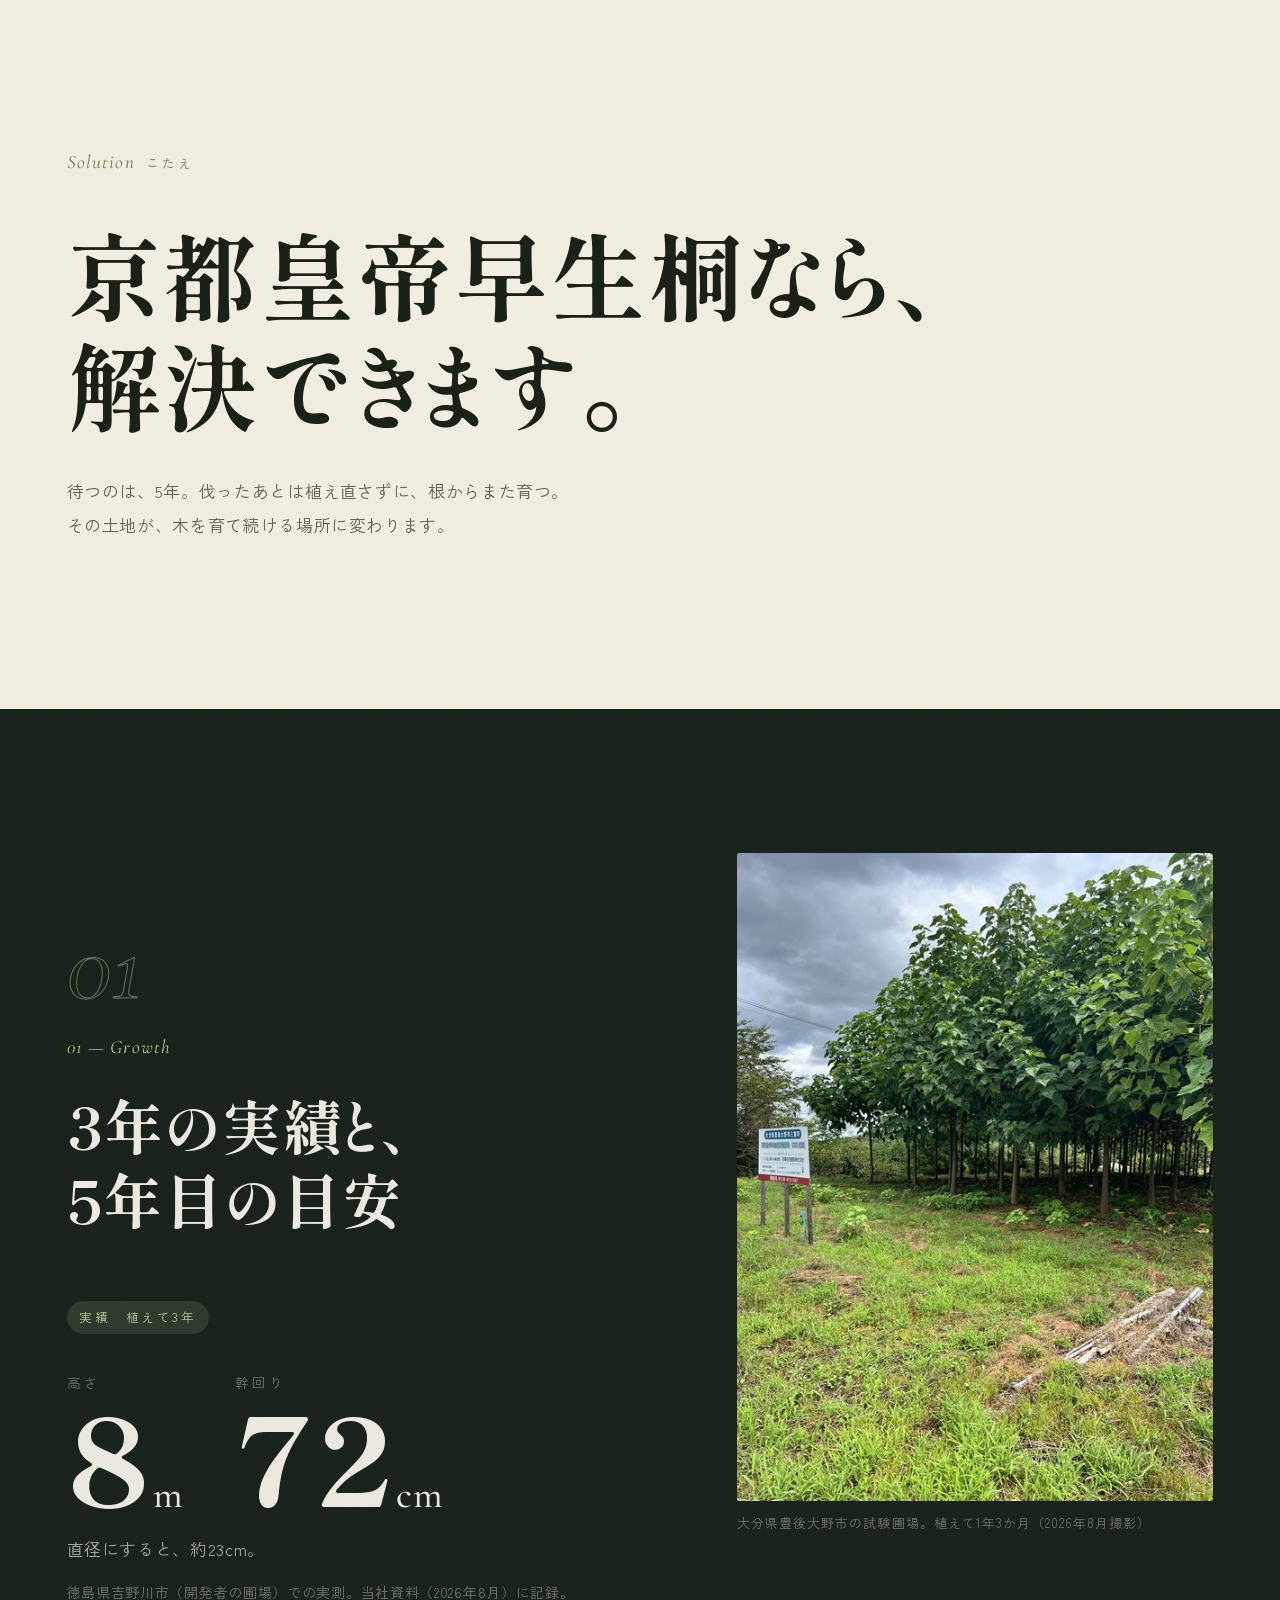
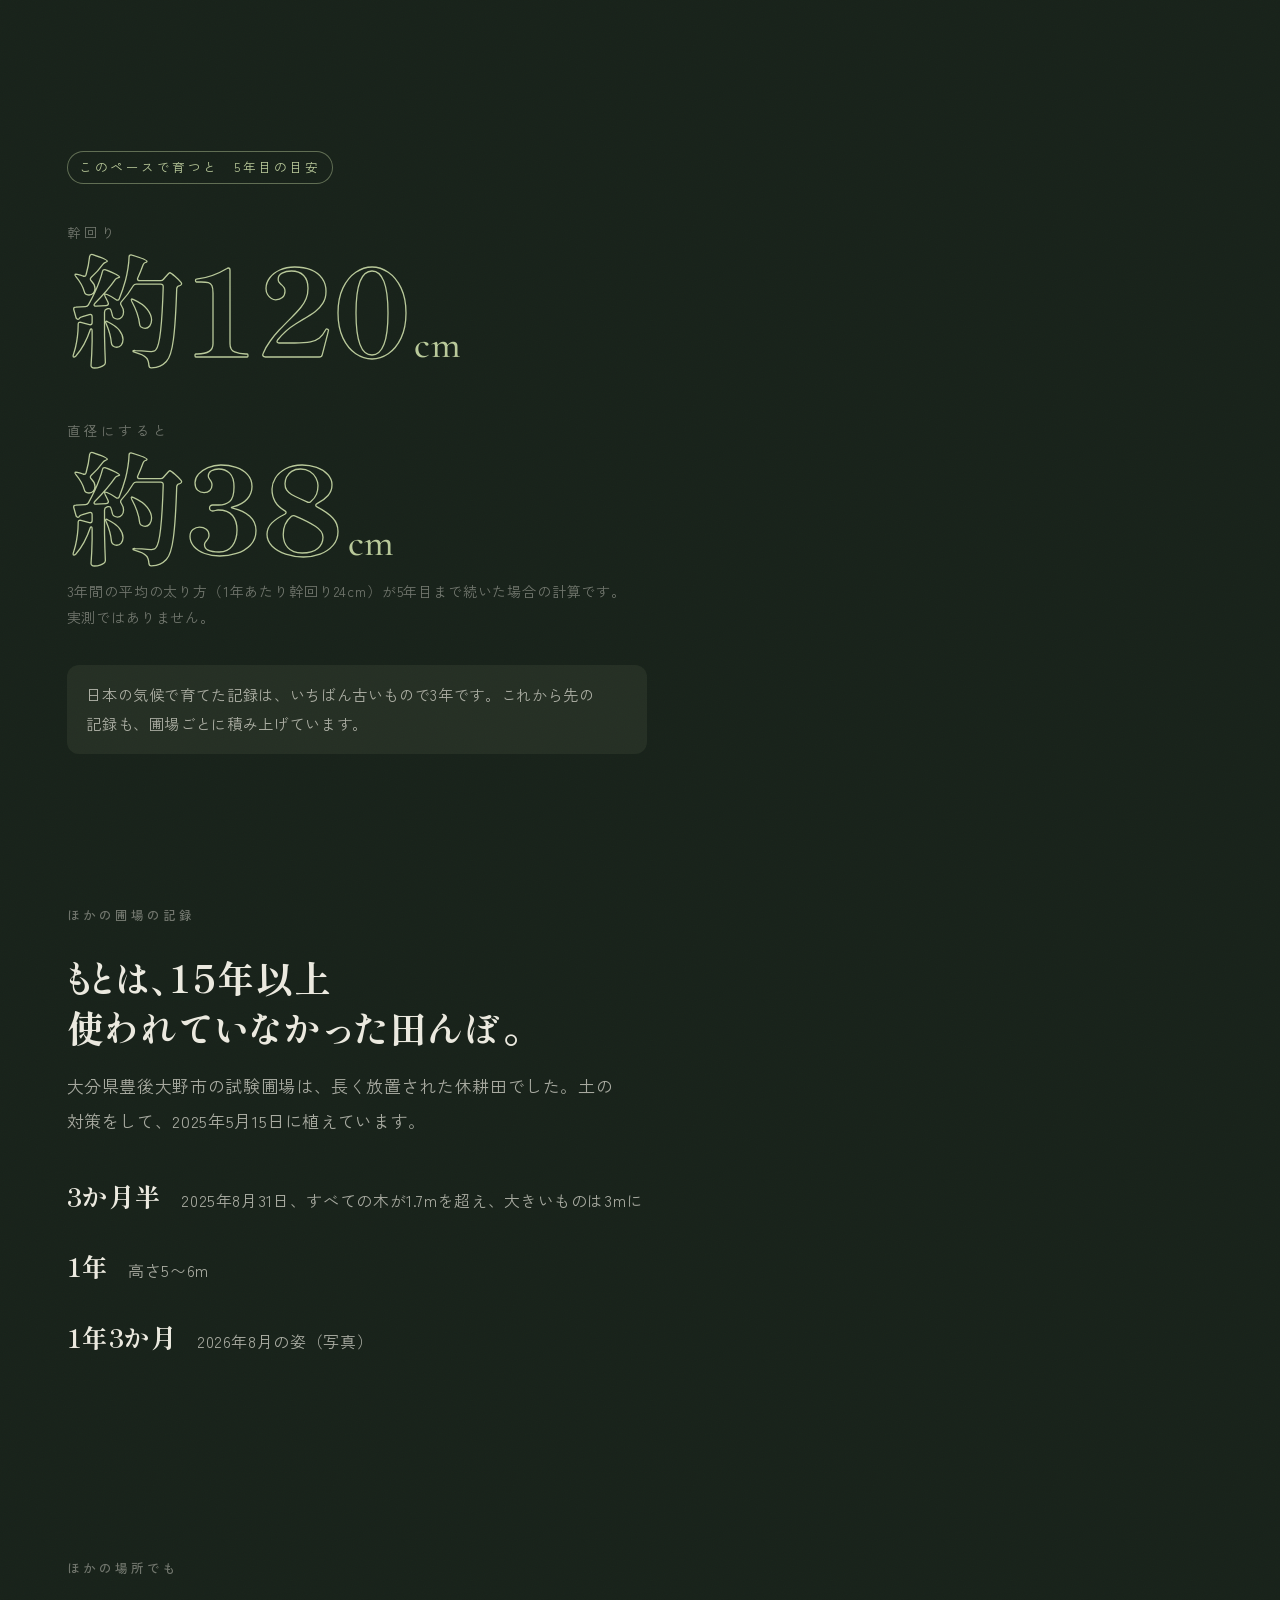
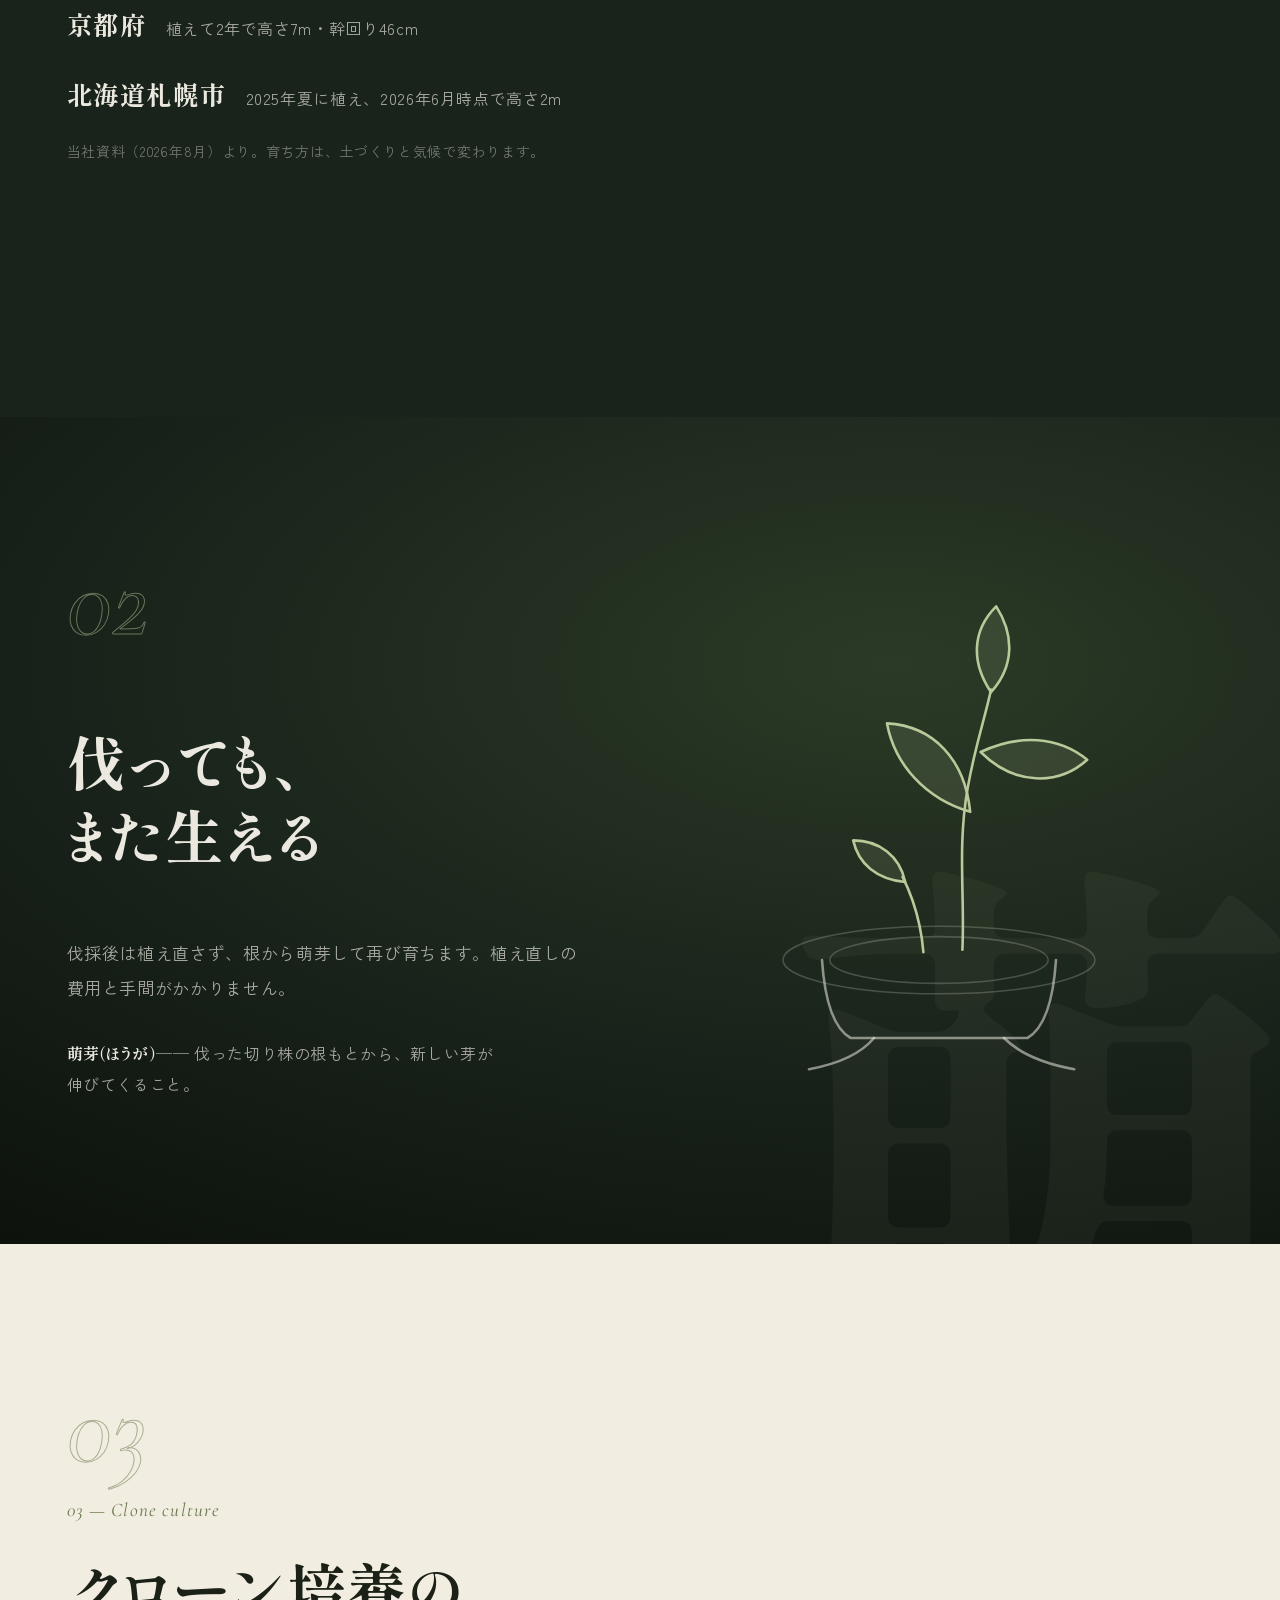
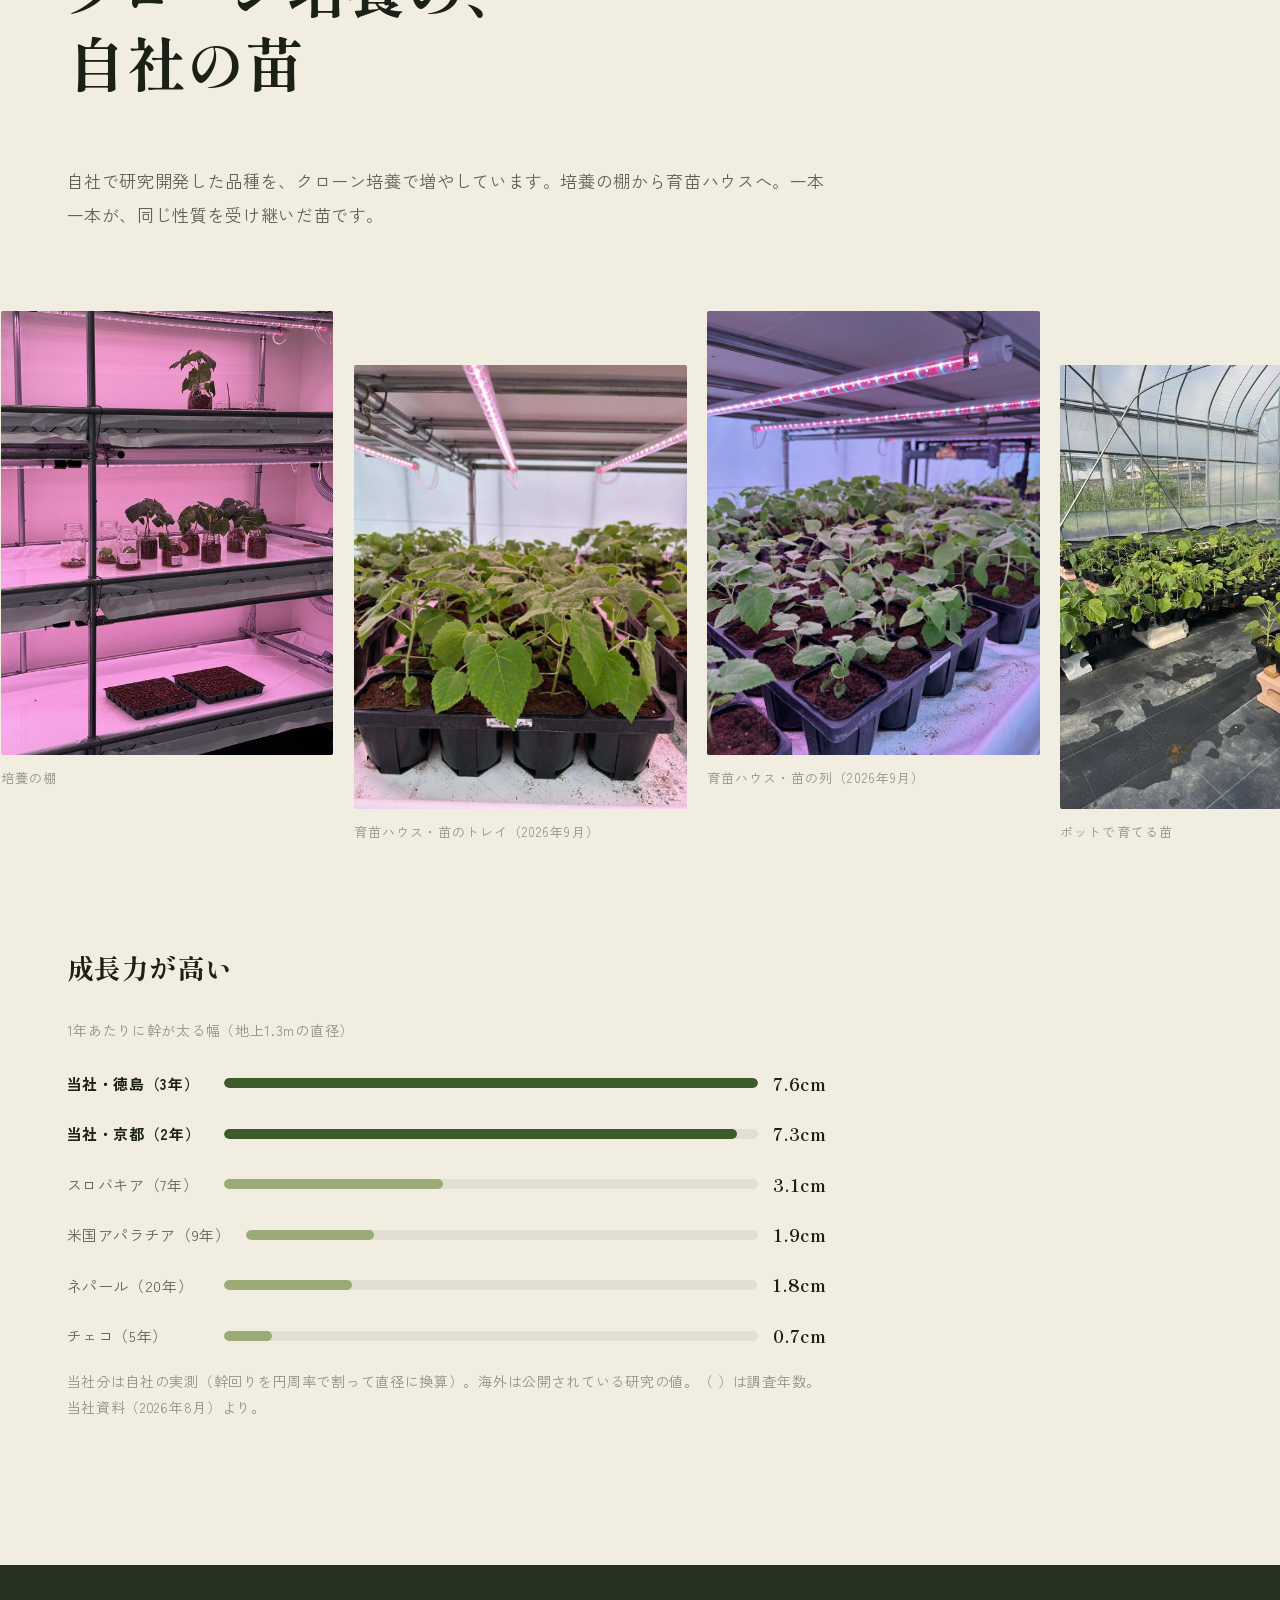
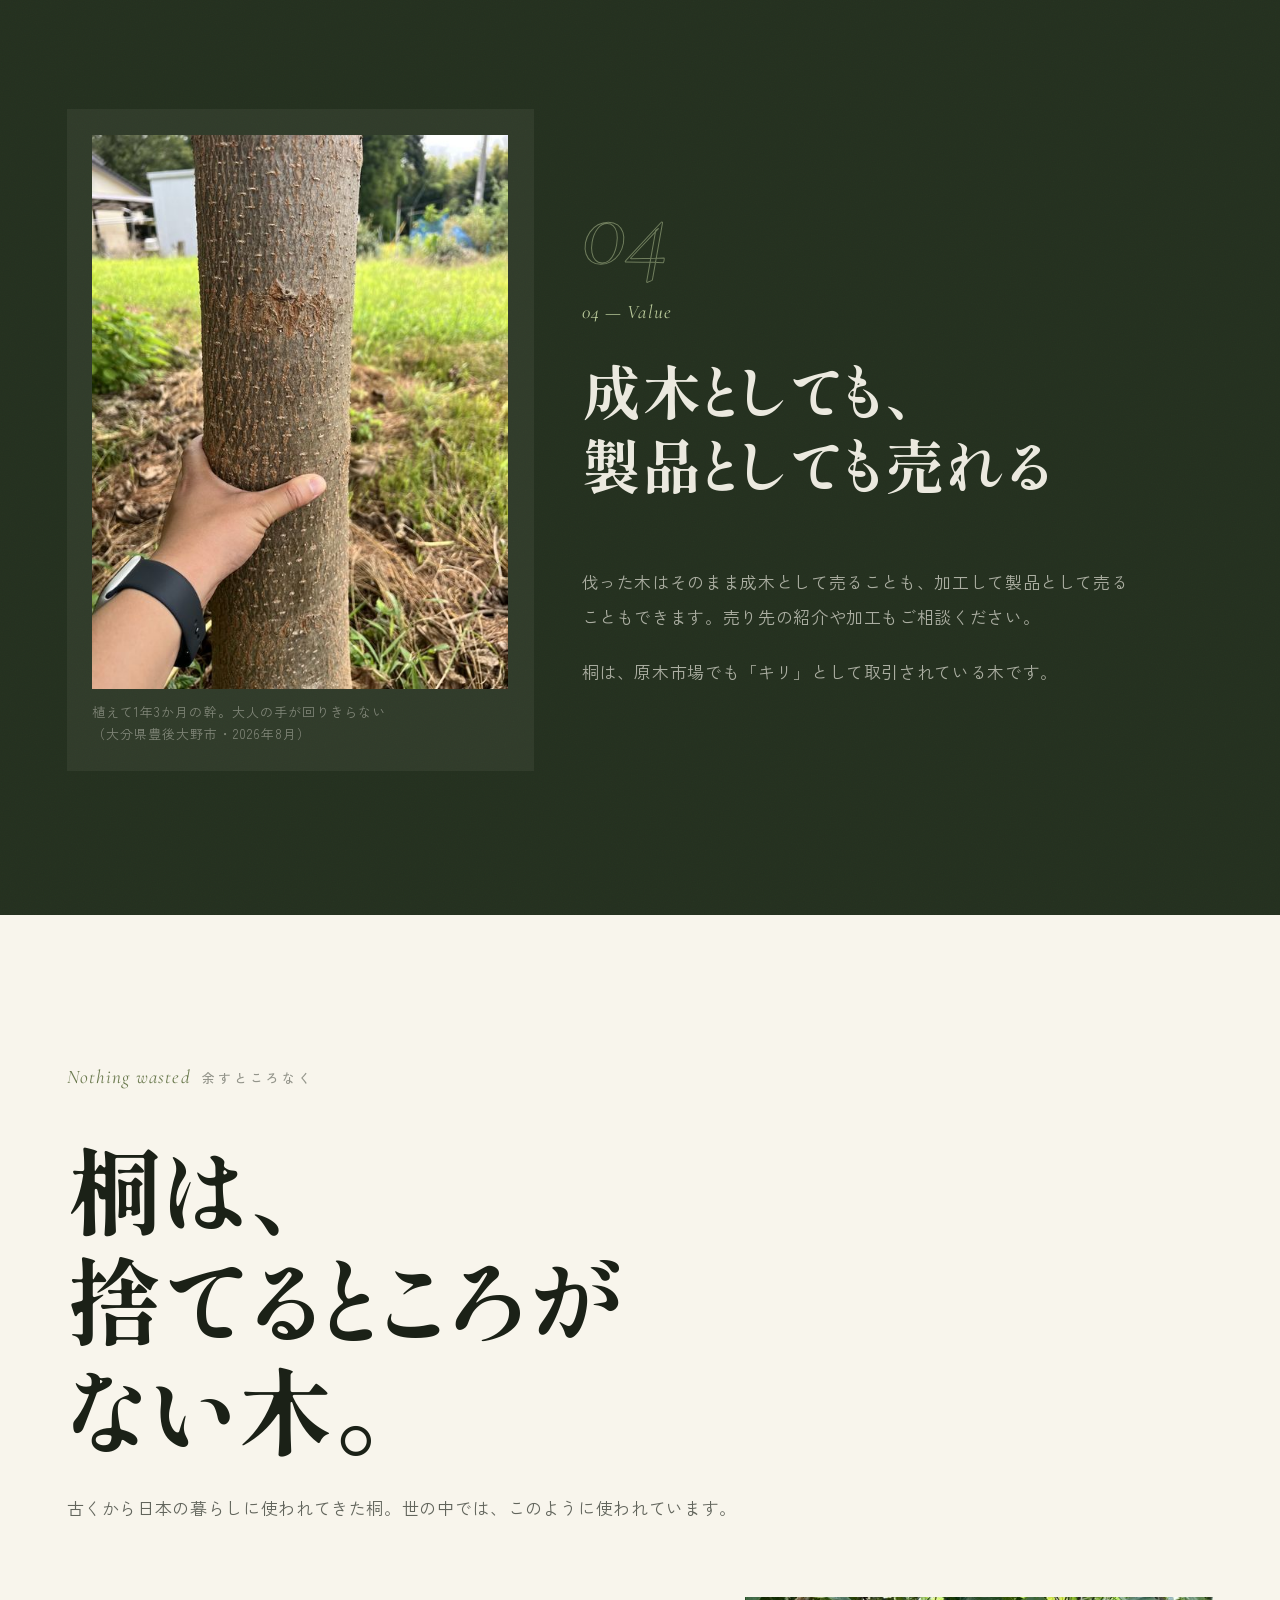
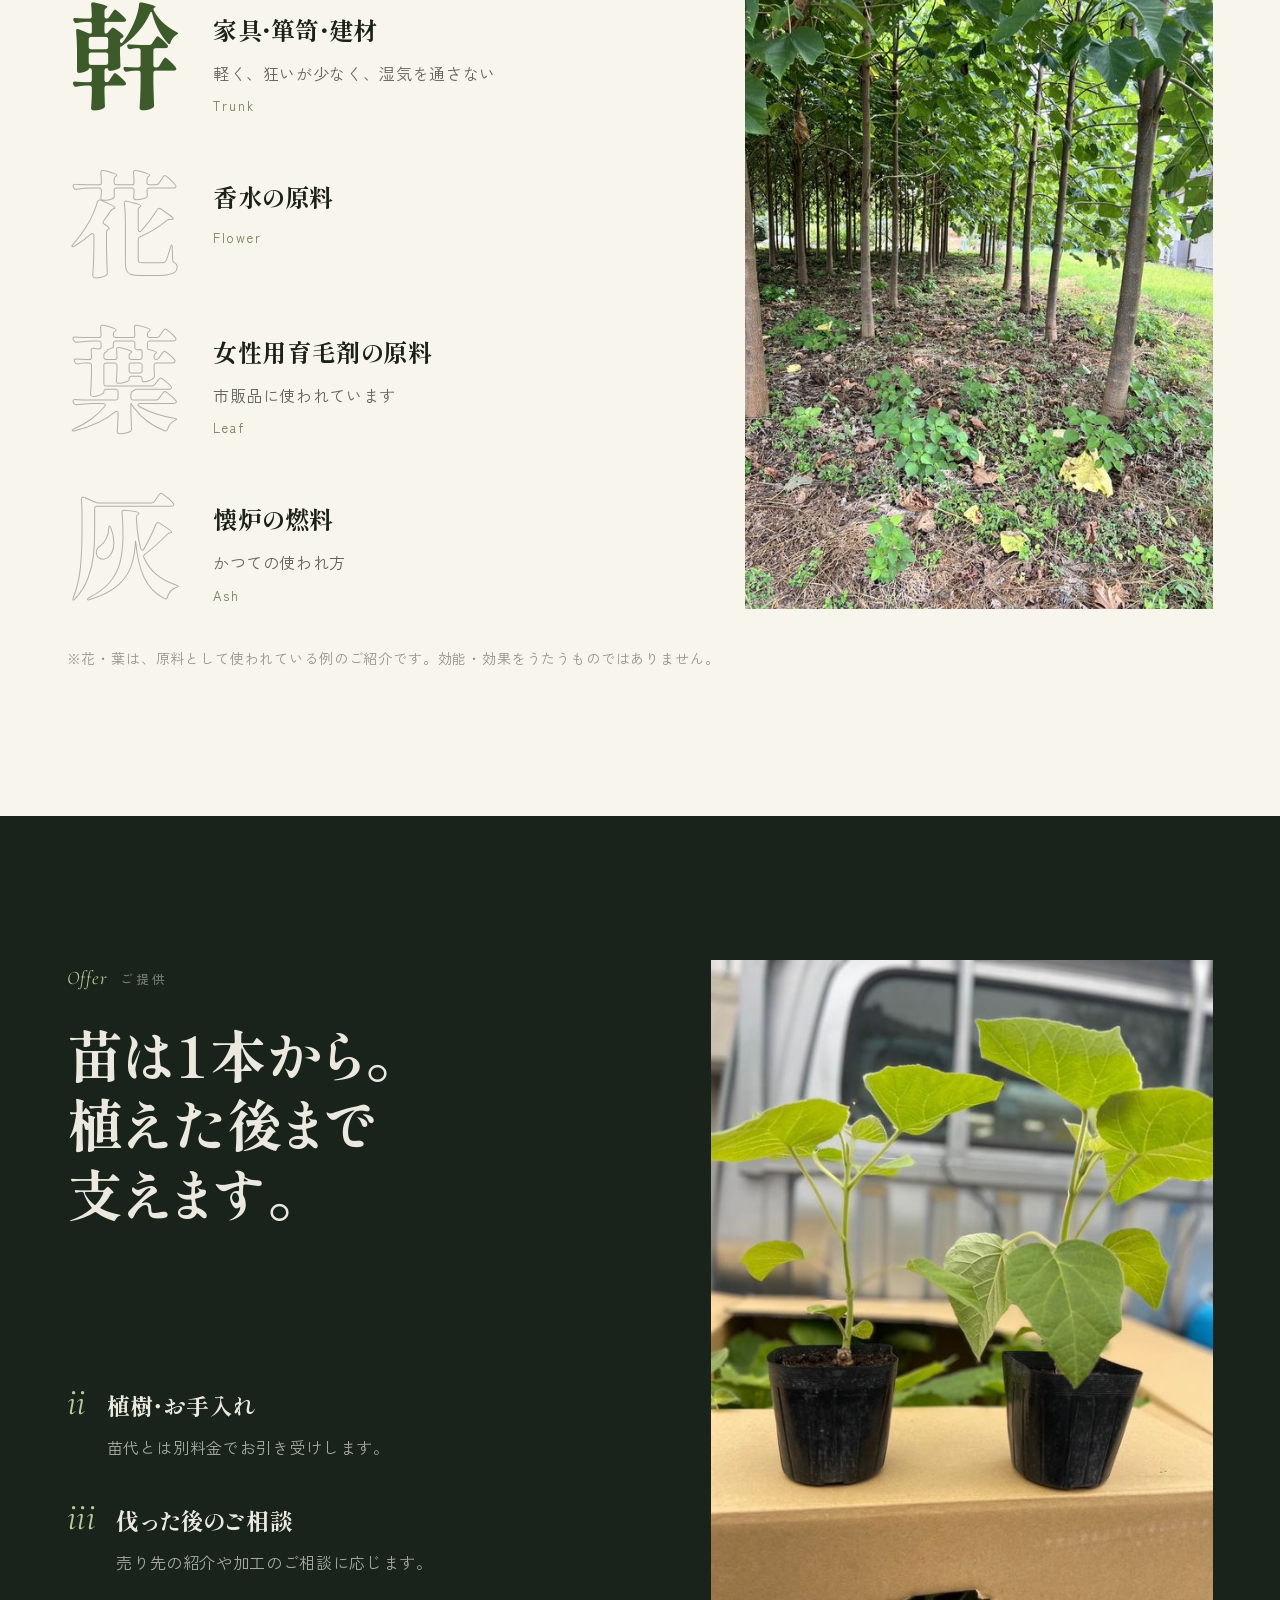
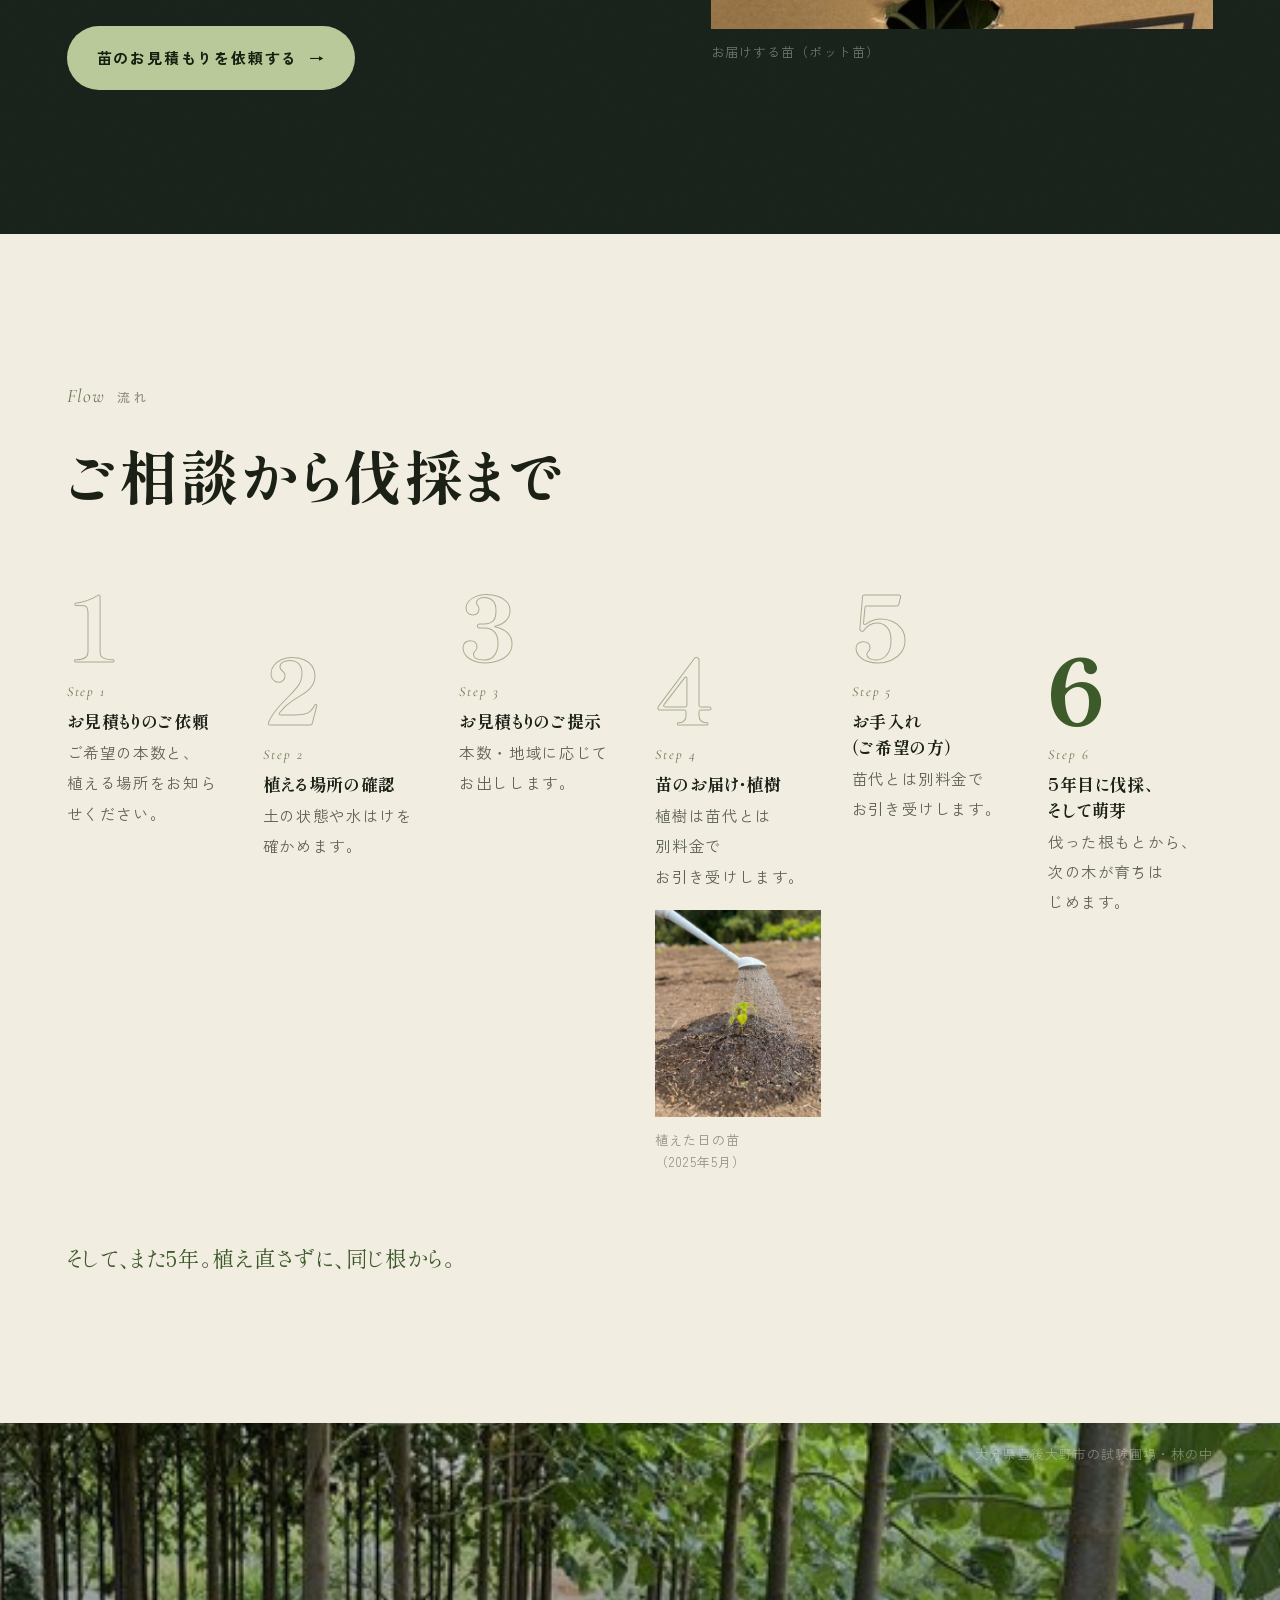
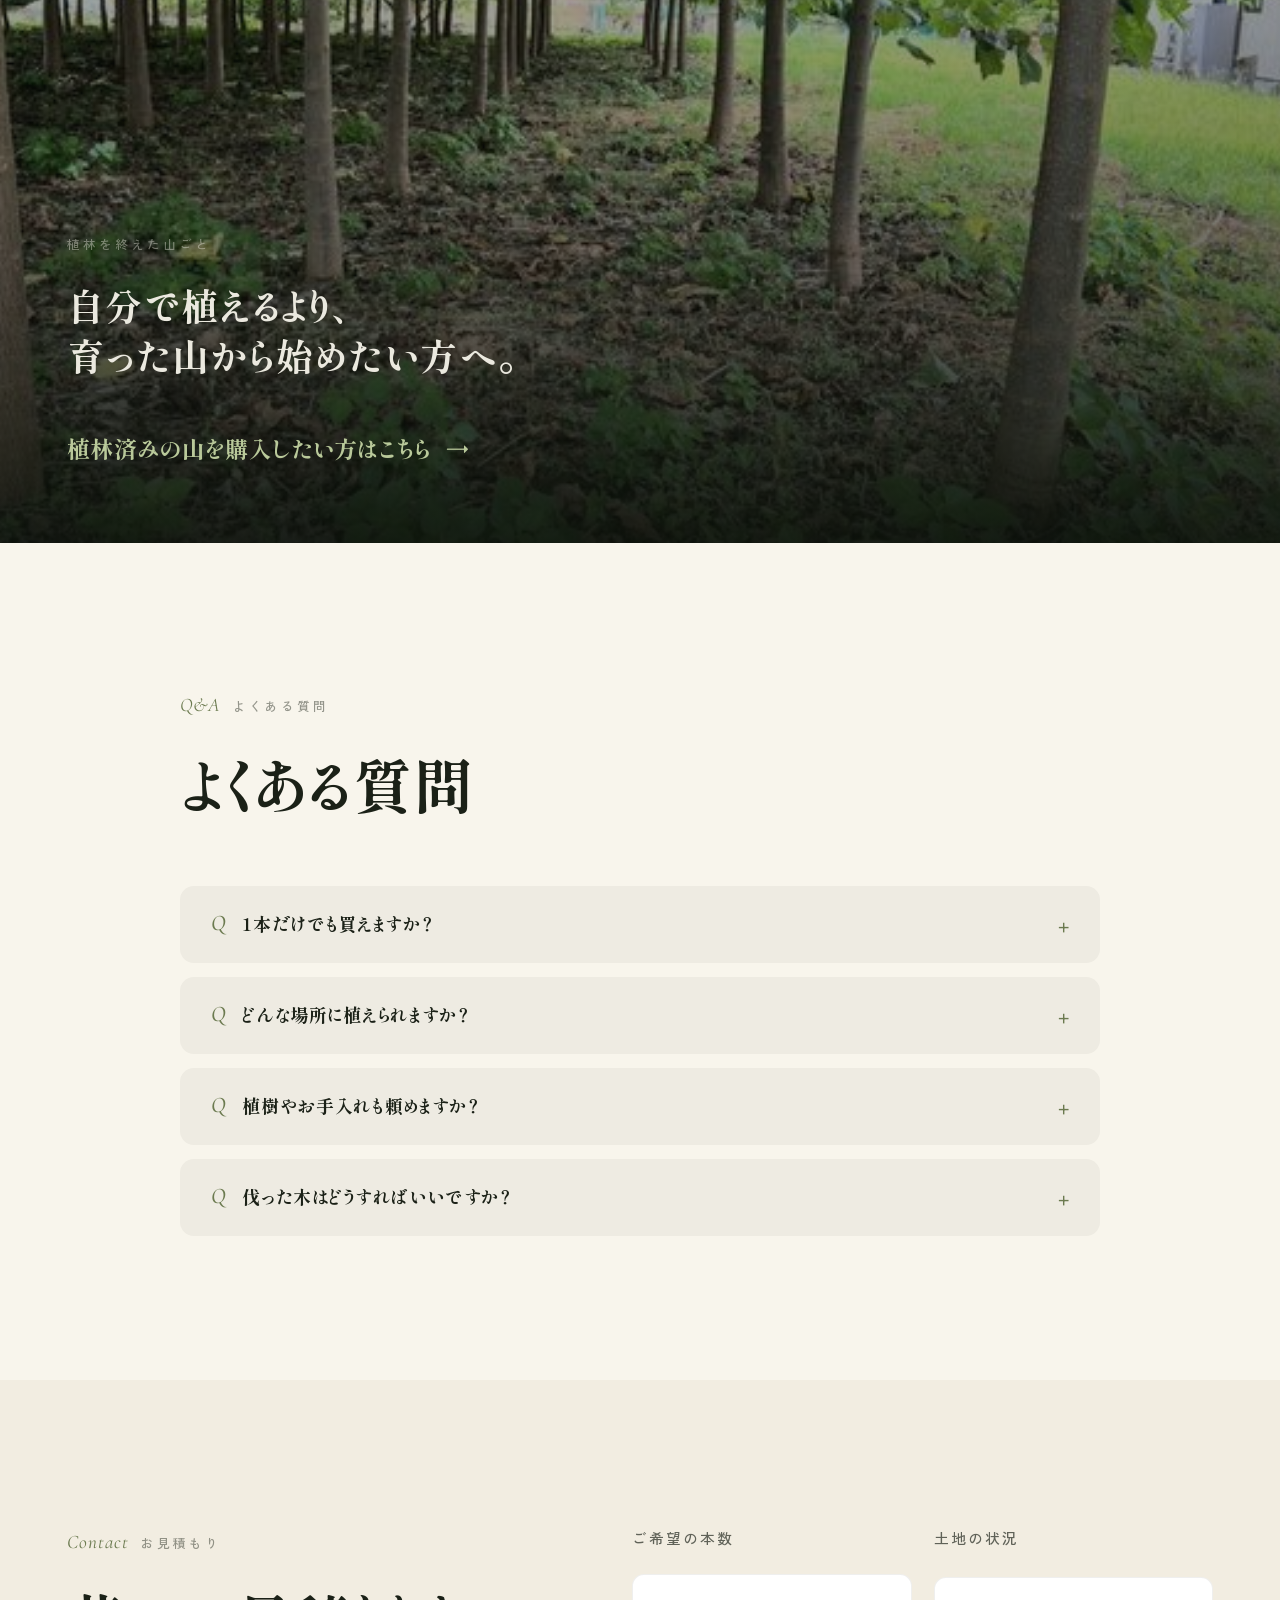
==== commit 1f998980: "LPから公式サイトへ戻る道を足す（ヘッダーのロゴ・ヘッダー右・フッター）" ====
--- a/nae/index.html
+++ b/nae/index.html
@@ -36,8 +36,11 @@
 
 <!-- ============ ヘッダ ============ -->
 <header class="hd">
-  <a class="brand" href="#top"><img src="img/logo-header.png" srcset="img/logo-header.png 1x, img/logo-header-sp.png 2x" alt="株式会社SANSEI" width="170" height="52"></a>
-  <a class="pill" href="#contact">お見積もり <span class="arw">→</span></a>
+  <a class="brand" href="https://sansei-japan.com/" aria-label="株式会社SANSEI 公式サイトへ"><img src="img/logo-header.png" srcset="img/logo-header.png 1x, img/logo-header-sp.png 2x" alt="株式会社SANSEI" width="170" height="52"></a>
+  <nav class="hd__r" aria-label="ヘッダー">
+    <a class="hd__home" href="https://sansei-japan.com/">公式サイト</a>
+    <a class="pill" href="#contact">お見積もり <span class="arw">→</span></a>
+  </nav>
 </header>
 
 <main id="top">
@@ -440,6 +443,7 @@
         <span>［メリクロンラボ］〒600-8813</span> <span>京都府京都市下京区中堂寺南町134番地</span> <span>KRP ASTEM棟 303号室</span>
       </address>
       <nav class="ft__links" aria-label="フッター">
+        <a href="https://sansei-japan.com/">株式会社SANSEI 公式サイト</a>
         <a href="tokushoho.html">特定商取引法に基づく表記</a>
         <a href="privacy.html">プライバシーポリシー</a>
       </nav>
--- a/nae/assets/lp.css
+++ b/nae/assets/lp.css
@@ -471,3 +471,12 @@
 
 /* ★2026-10-05：For you をメインの写真のすぐ下へ（朝岡さん 16:19）。下の入口は単独で立つ */
 .foryou{padding-top:clamp(64px,10vh,120px);padding-bottom:clamp(64px,10vh,120px)}
+
+/* ★2026-10-05：公式サイト（sansei-japan.com）へ戻る道（Hikârư「LPから公式にもどるぺーじがないｗ」）
+   ロゴ＝公式サイトのトップへ／ヘッダーの右に「公式サイト」／フッターのリンクの先頭にも */
+.hd__r{display:flex;align-items:center;gap:clamp(14px,2.2vw,30px)}
+.hd__home{position:relative;padding:.55em 0;font-size:13px;letter-spacing:.14em;color:var(--on-dark);white-space:nowrap;transition:color .4s var(--ease)}
+.hd__home::after{content:"";position:absolute;left:0;right:0;bottom:.15em;height:1px;background:currentColor;opacity:.45;transition:opacity .4s var(--ease)}
+.hd__home:hover{color:var(--leaf)}
+.hd__home:hover::after{opacity:1}
+@media (max-width:640px){.hd__home{font-size:12px;letter-spacing:.1em}}
